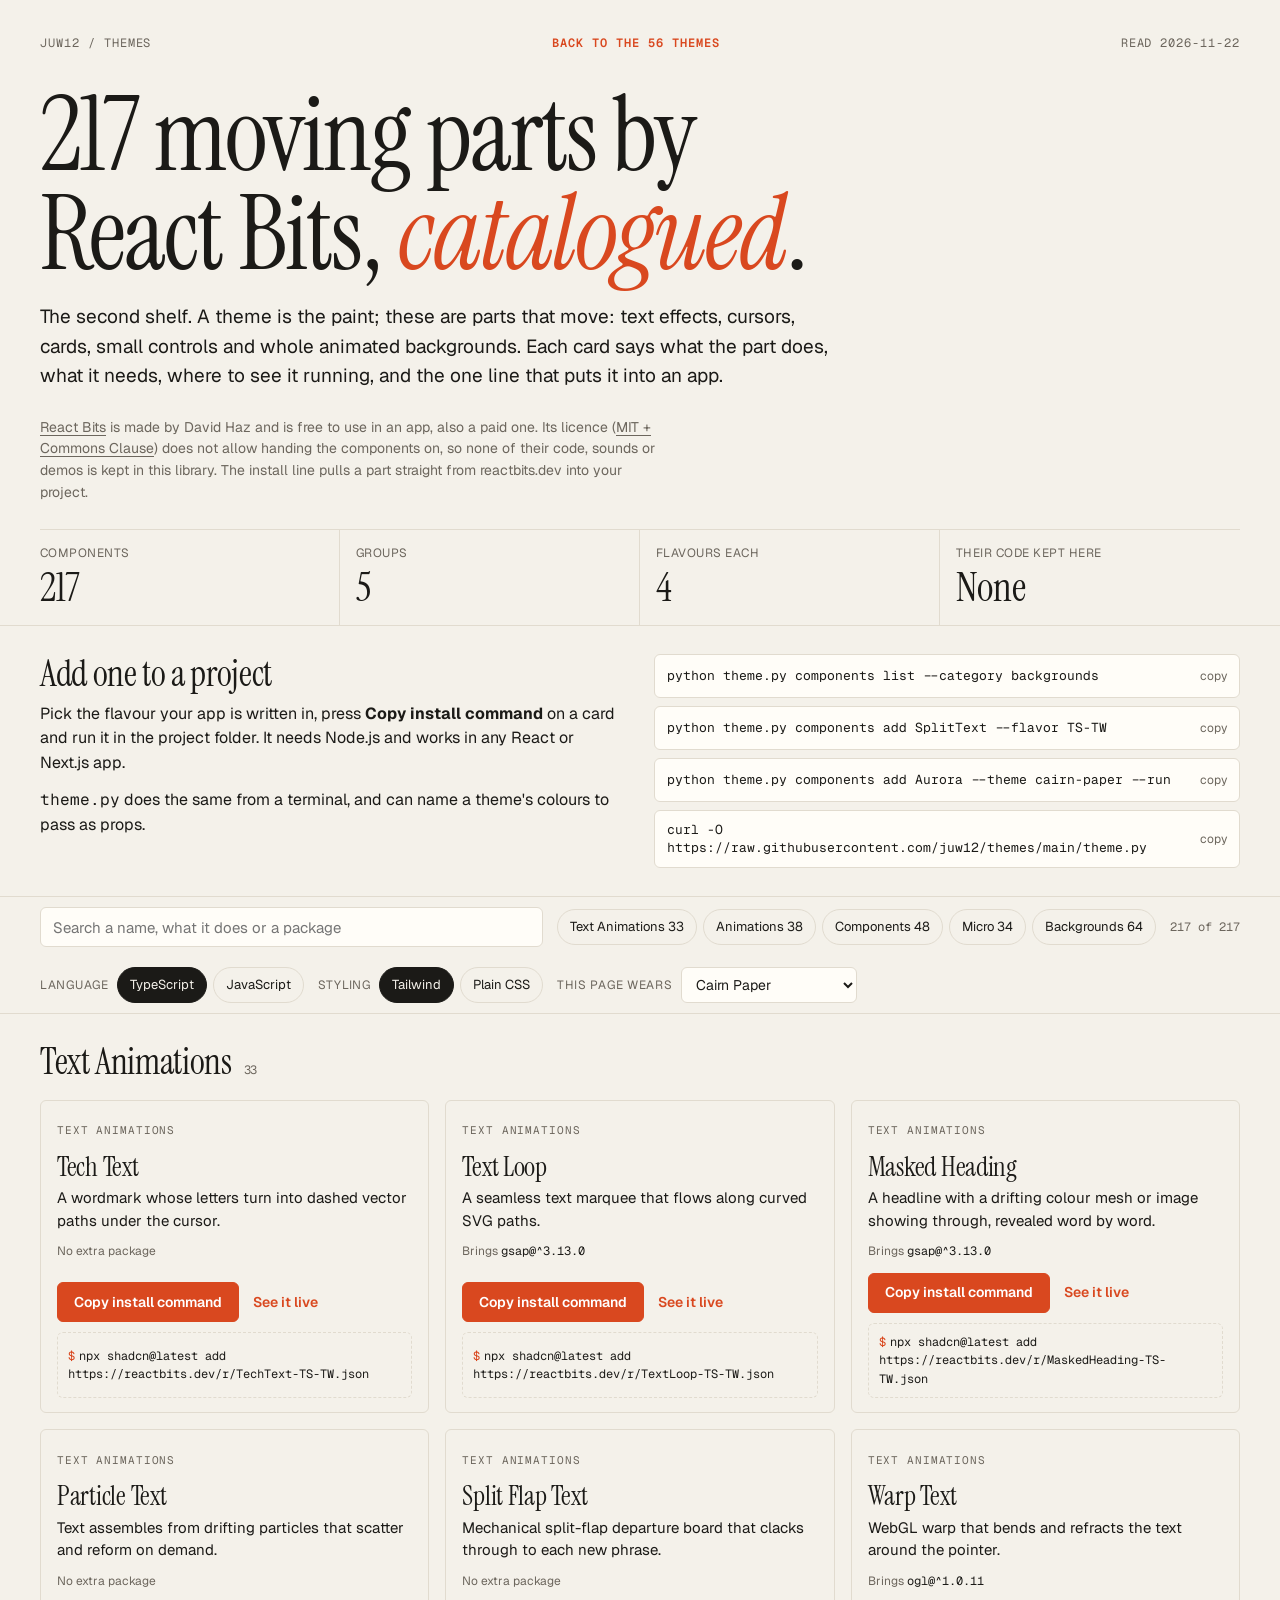
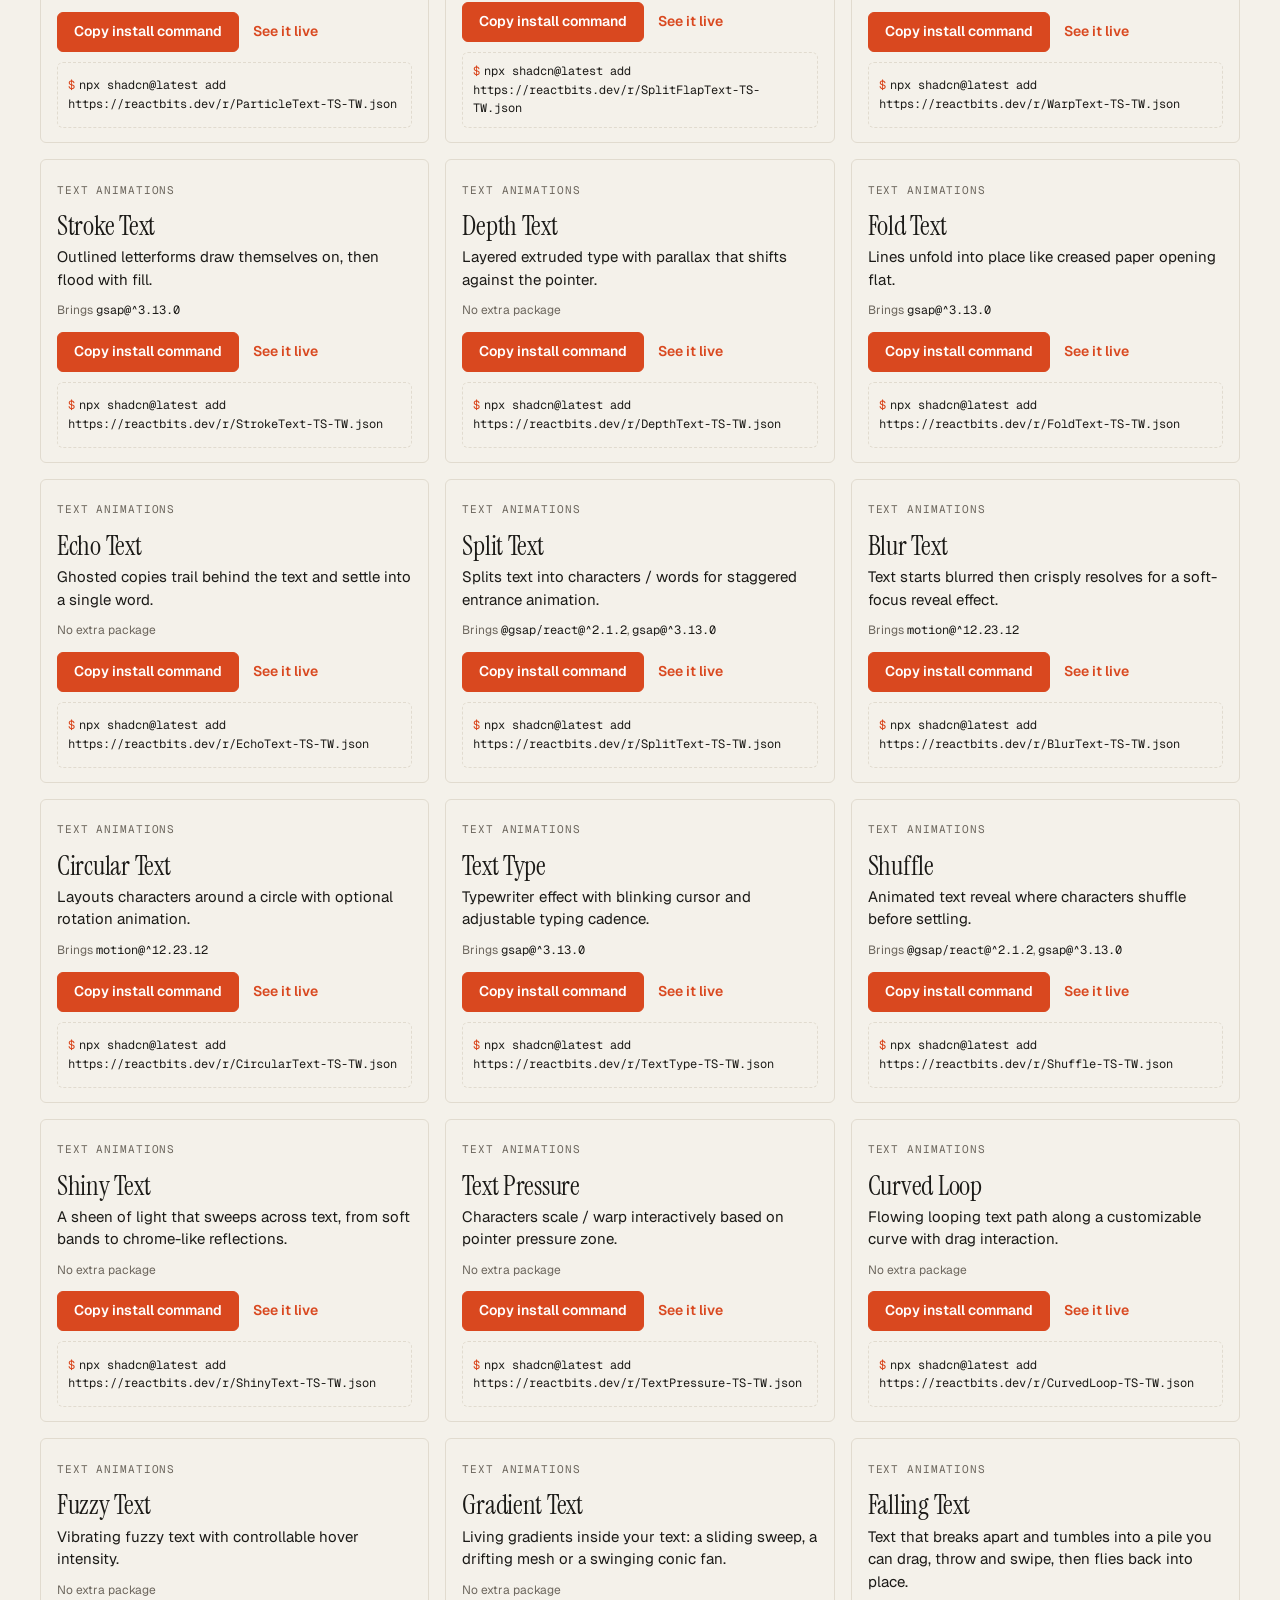
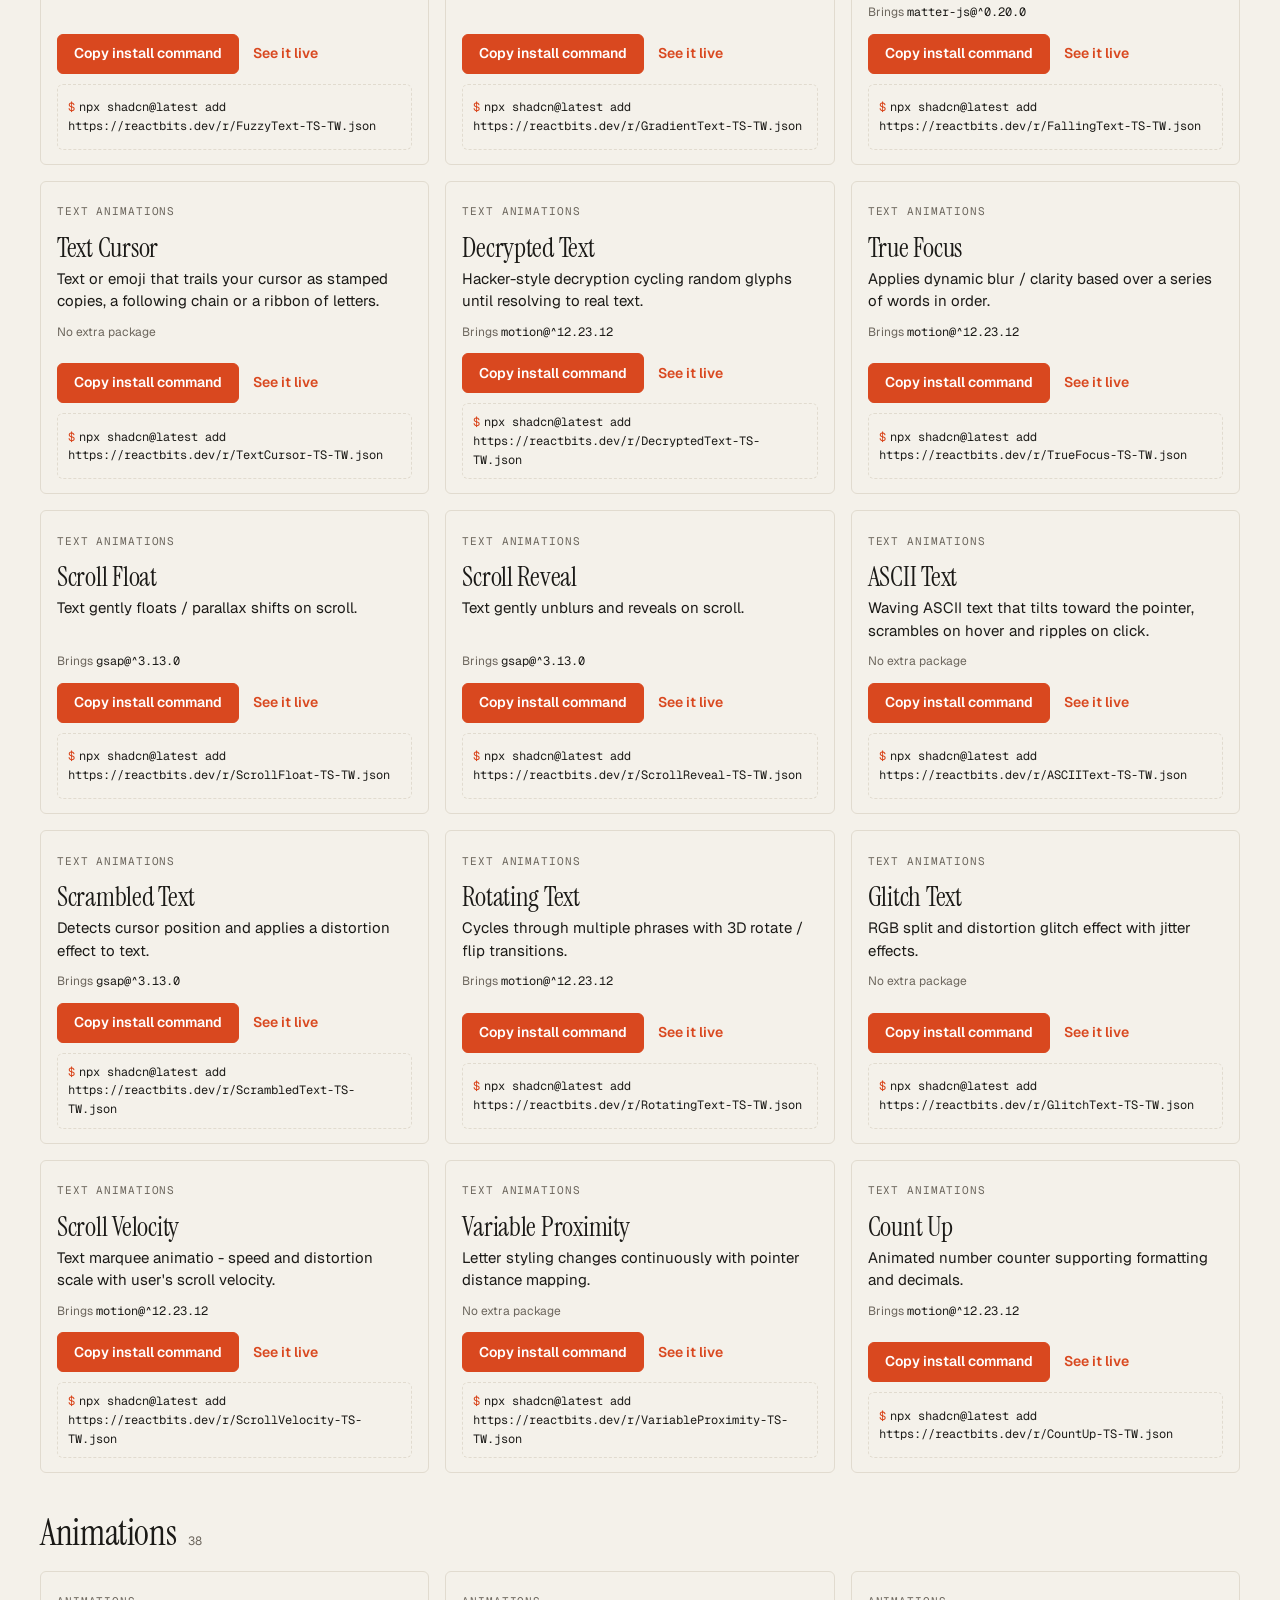
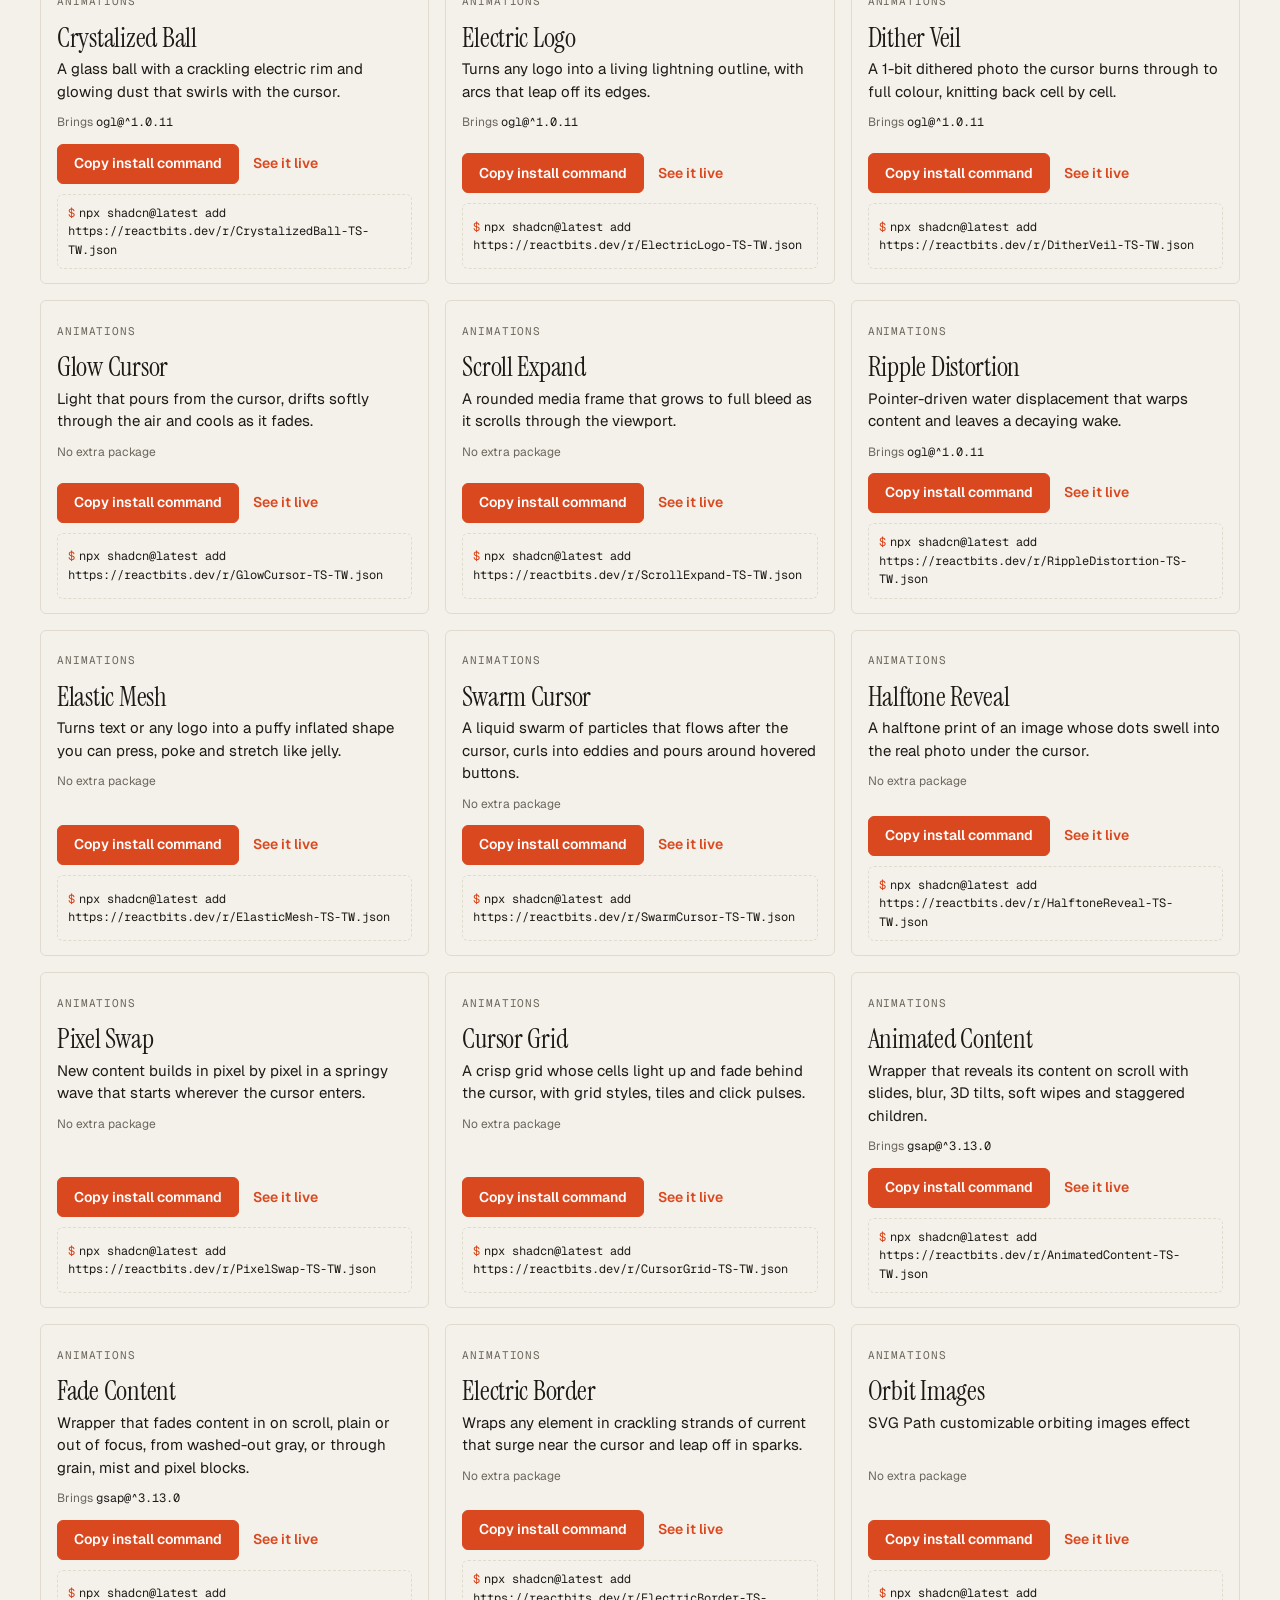
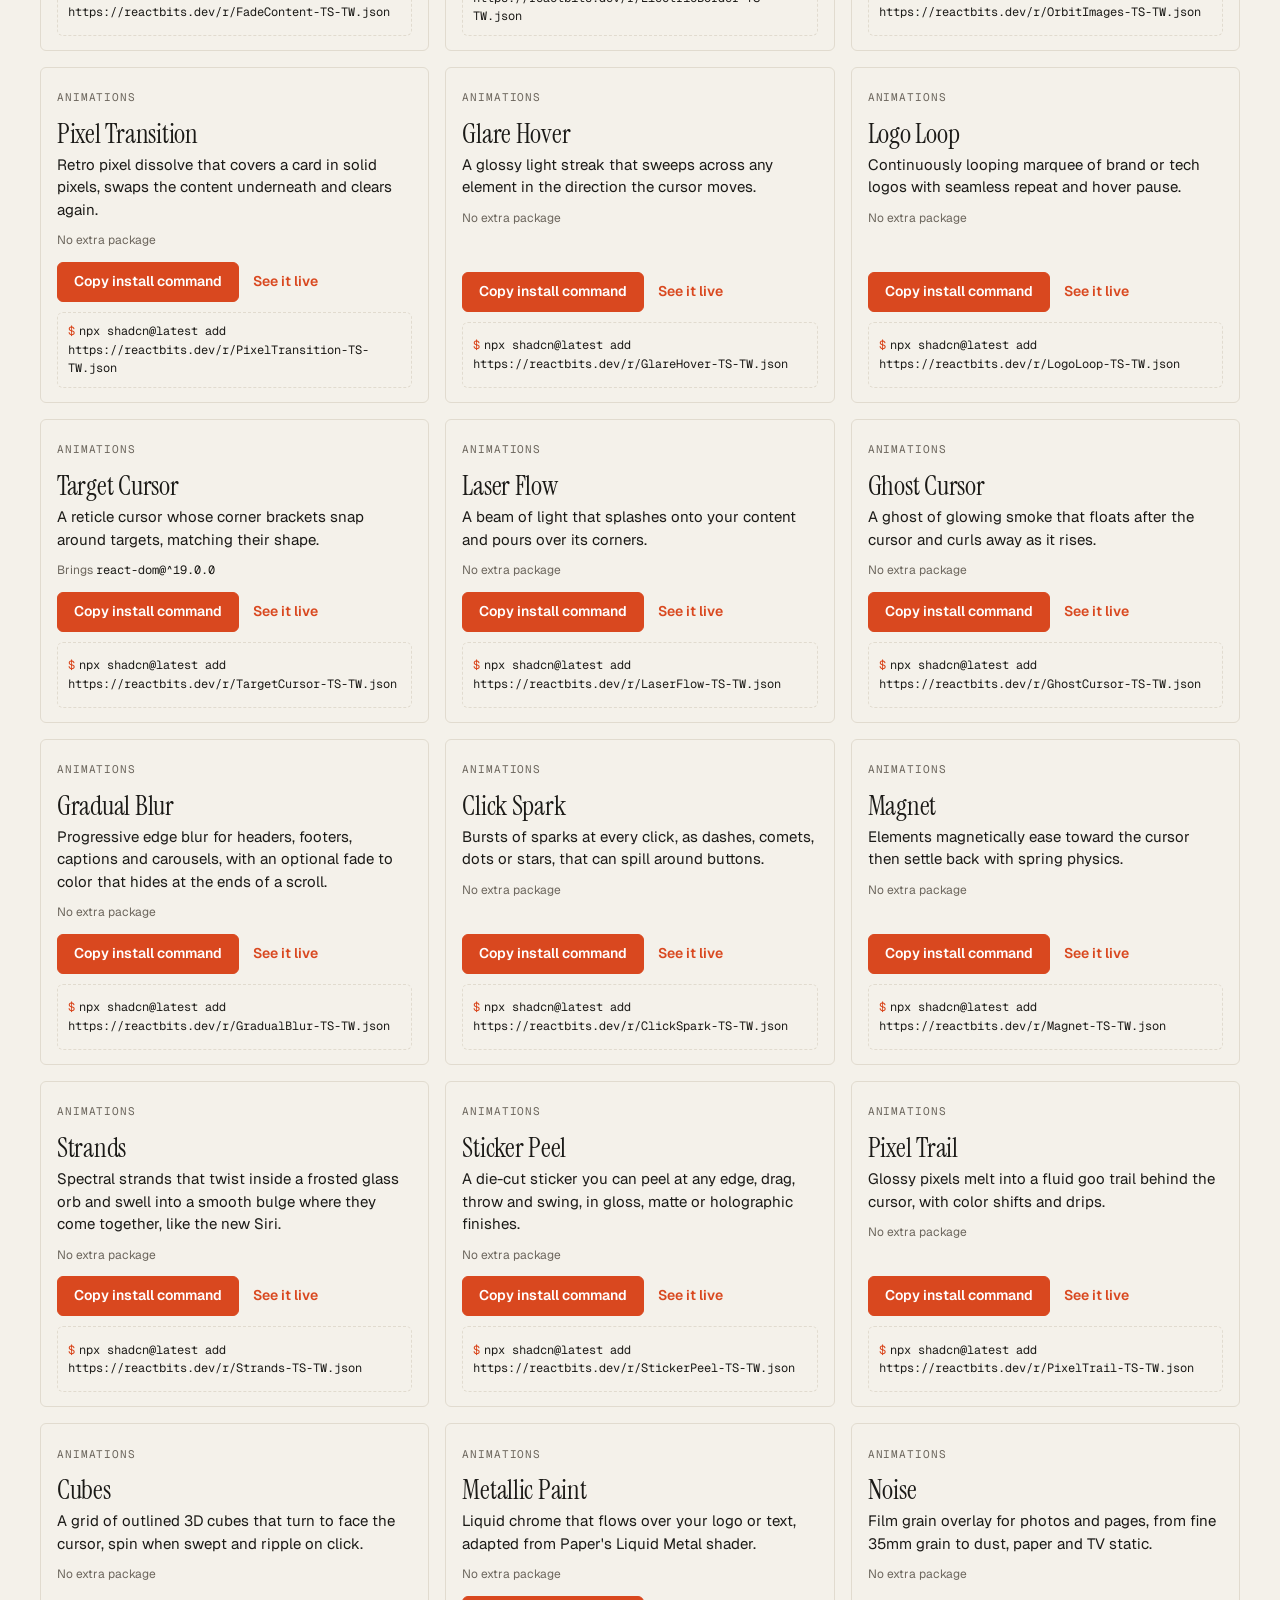
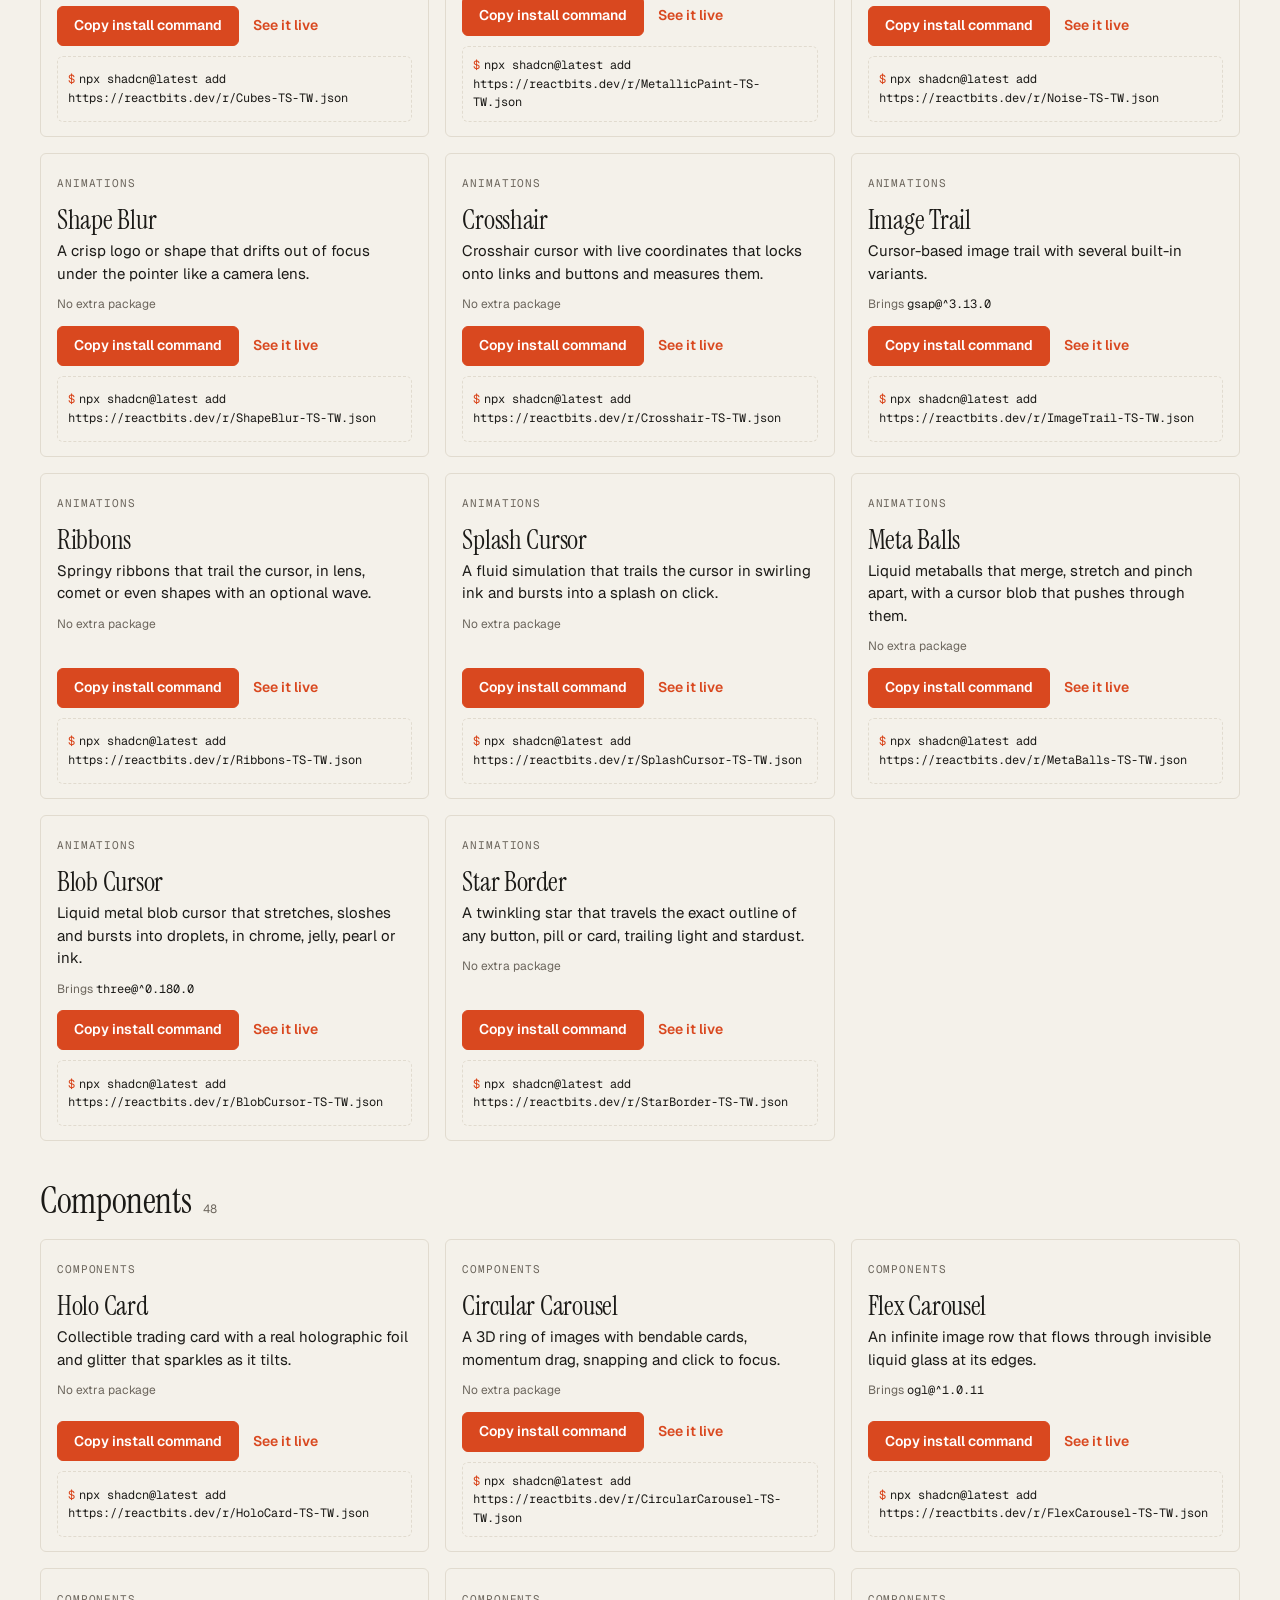
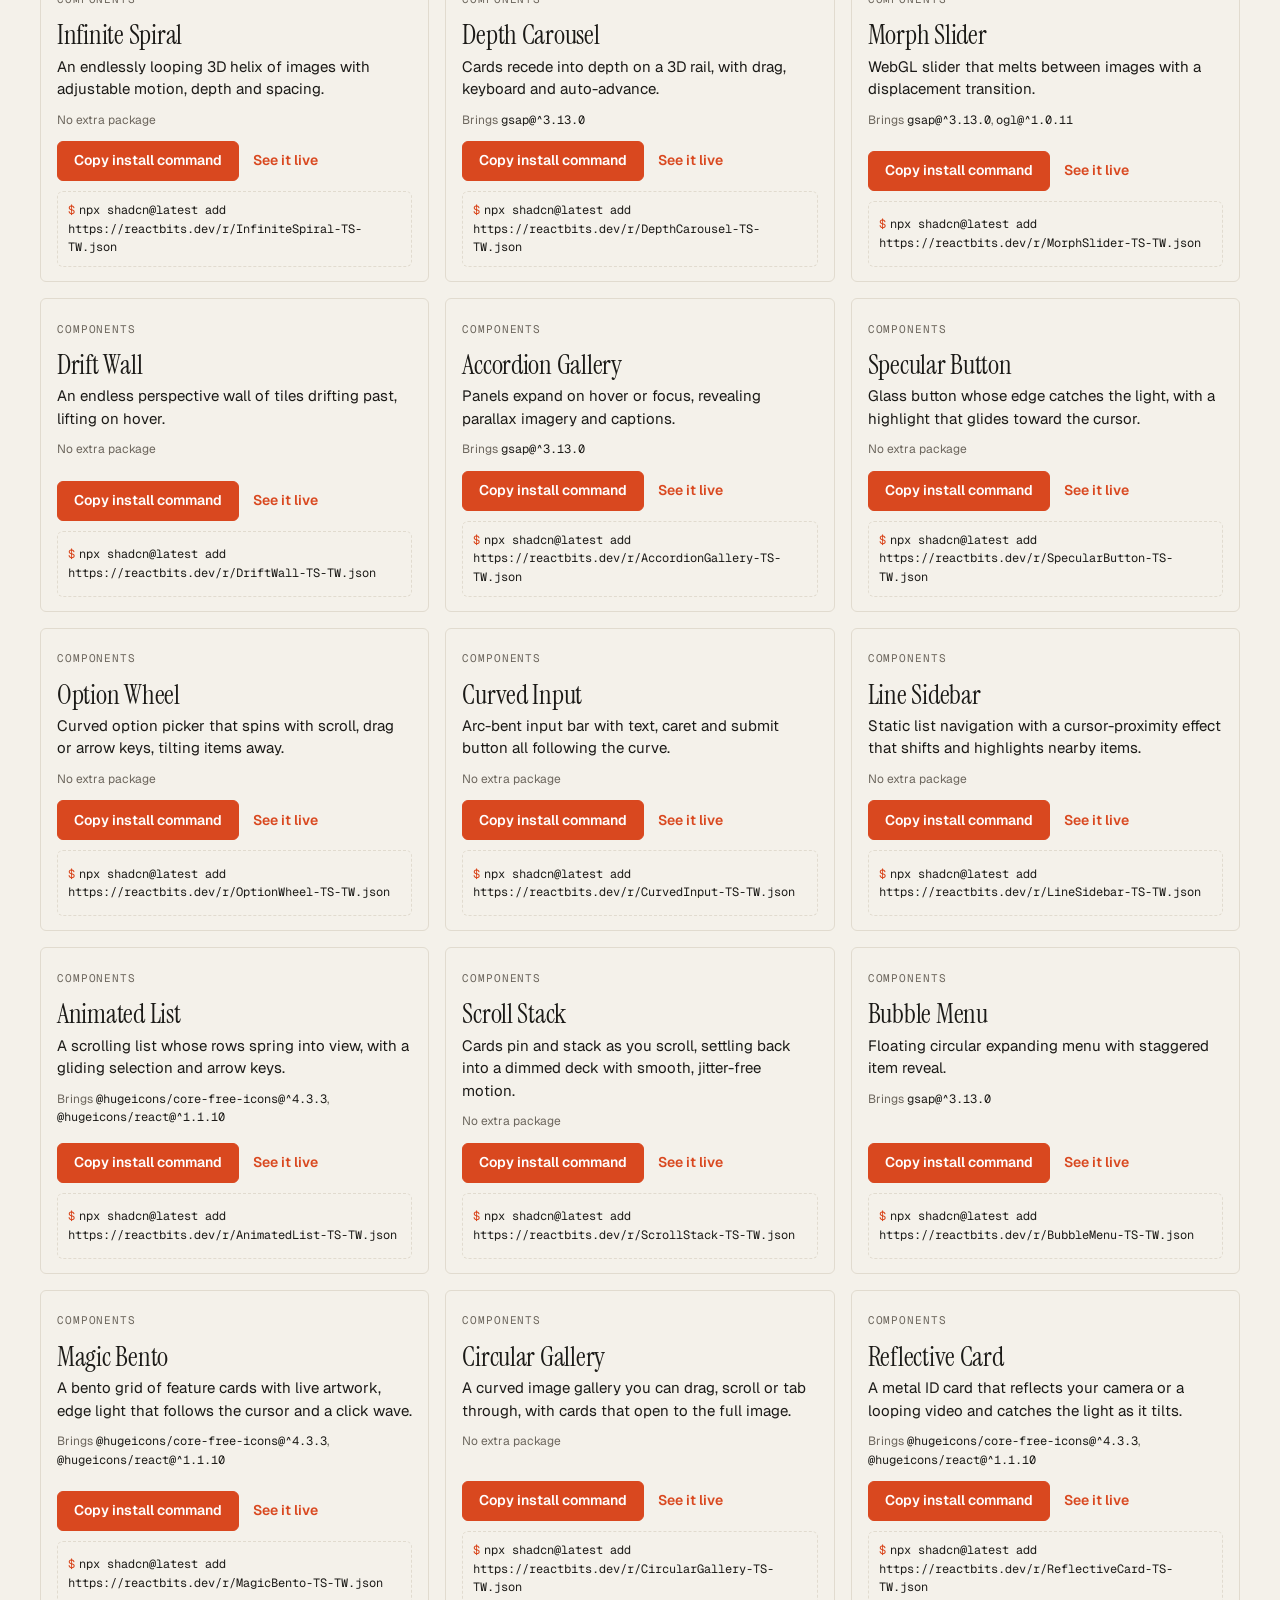
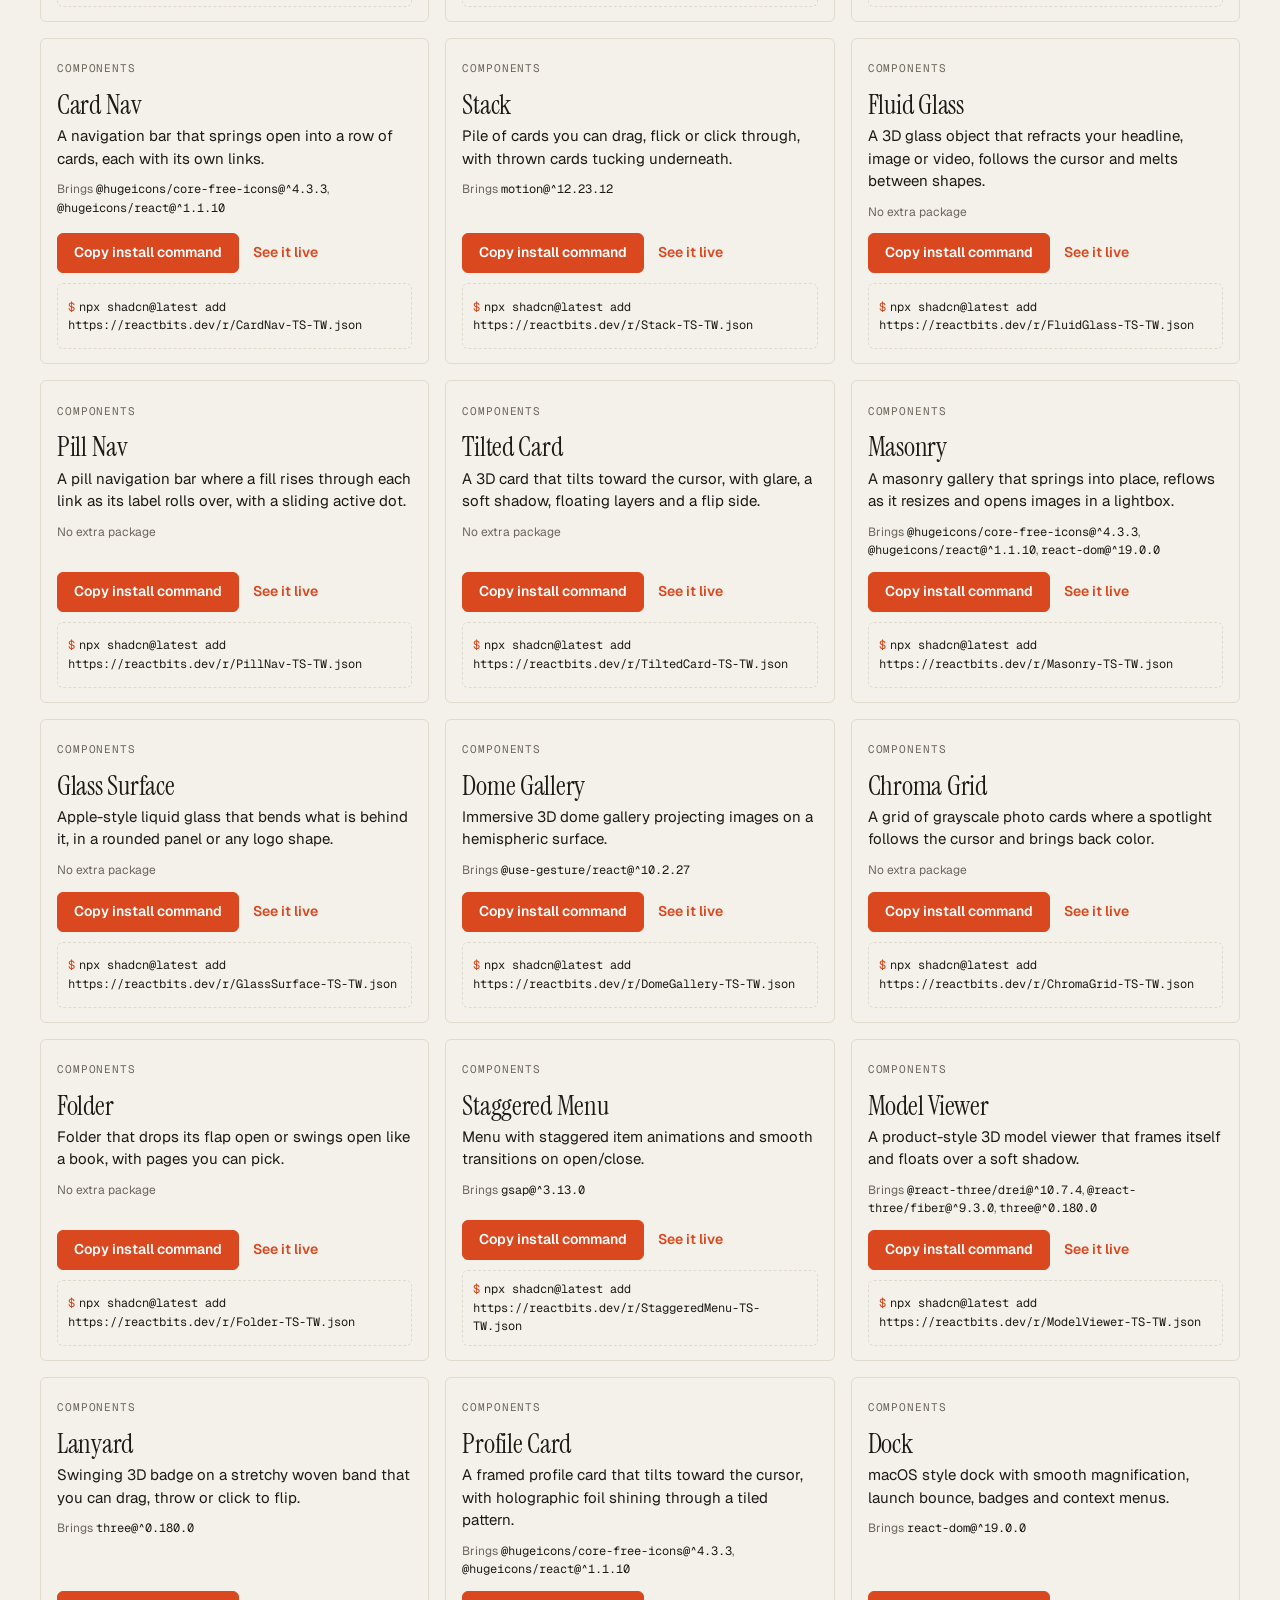
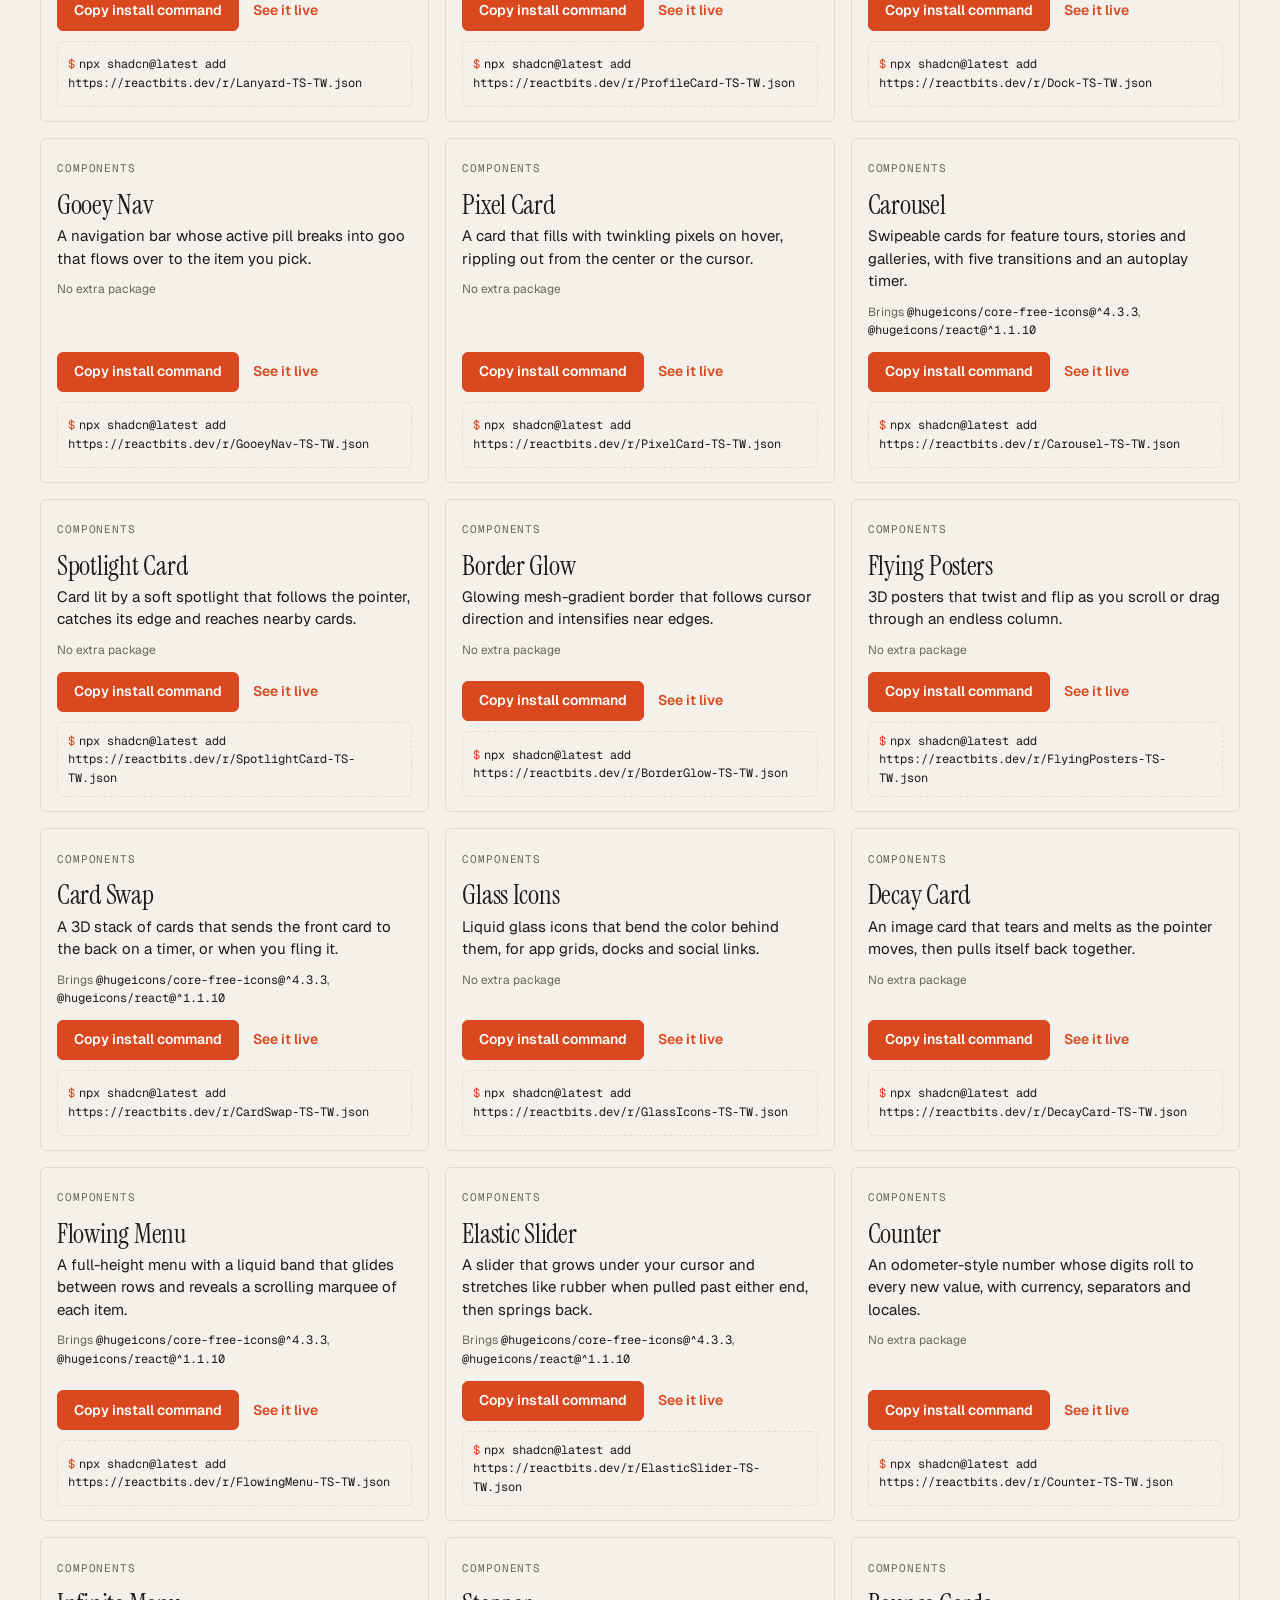
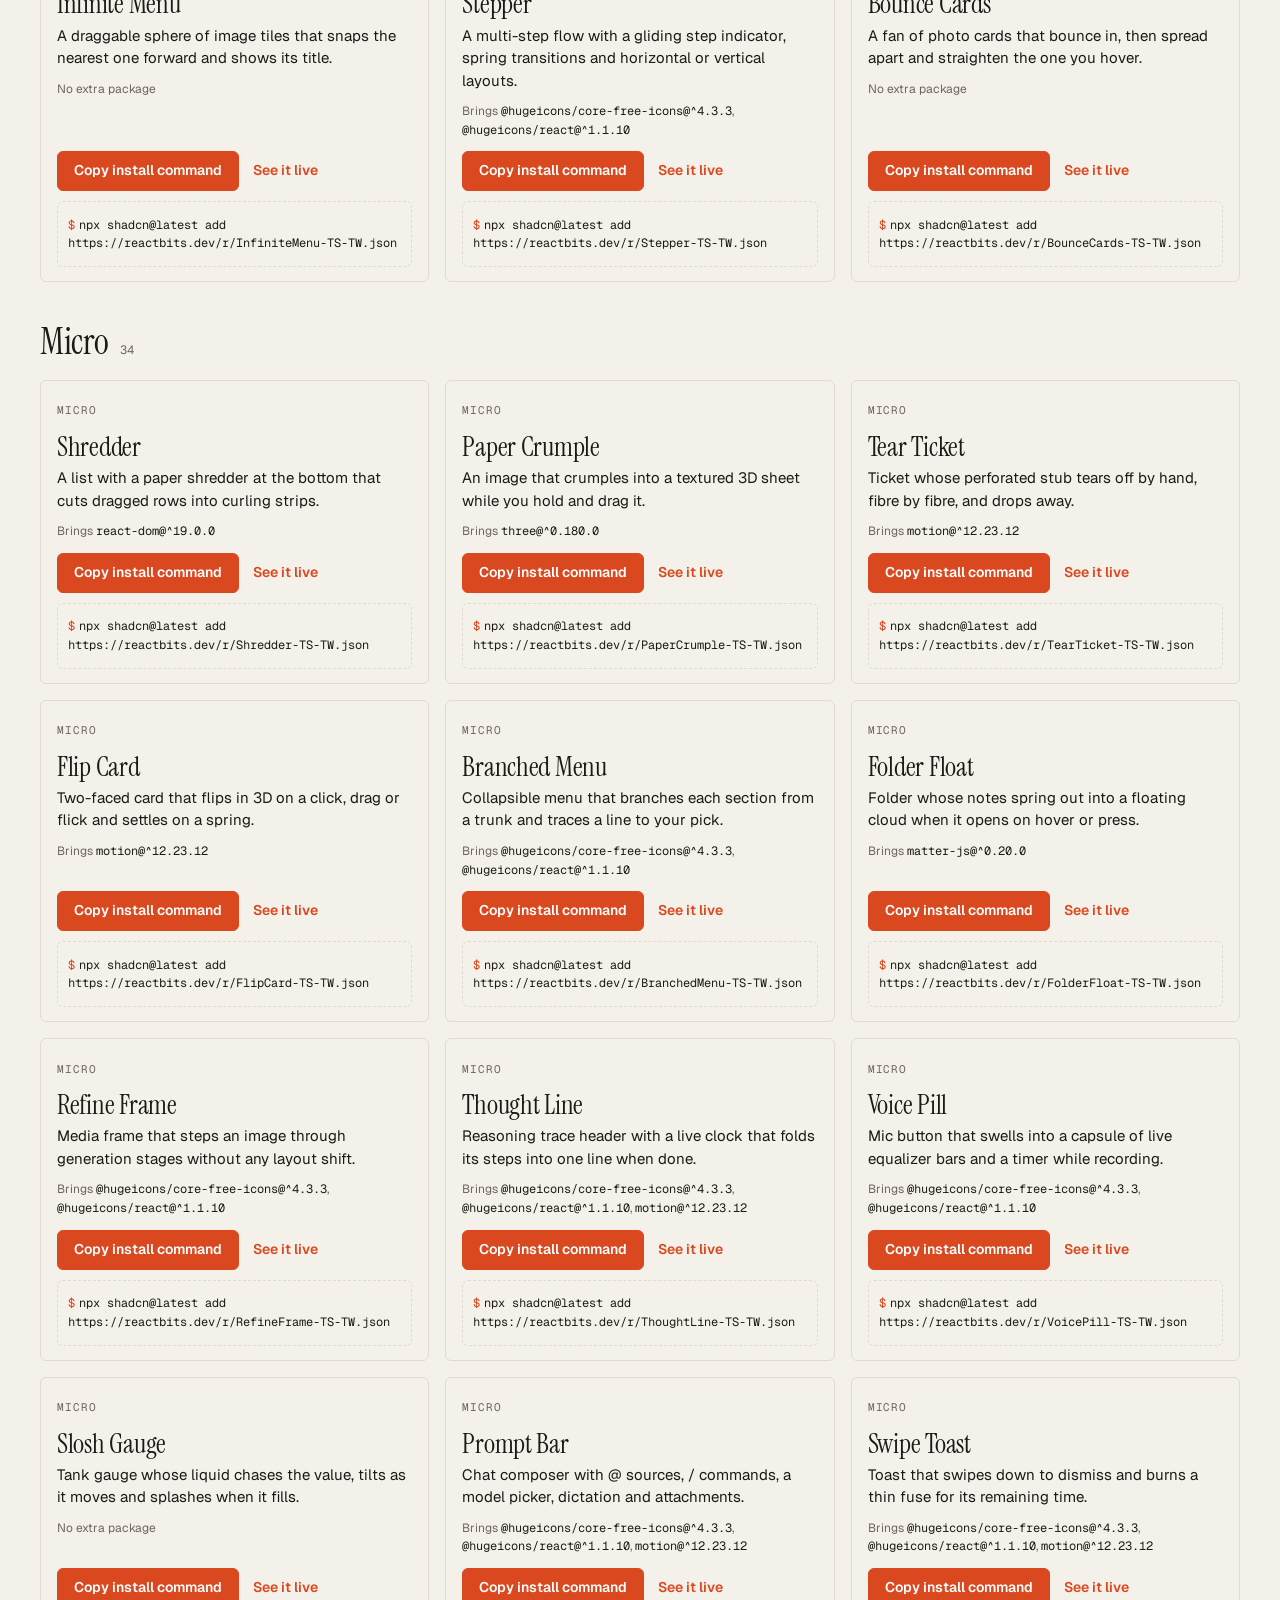
==== components.html @ e2c9bdaf "components shelf: a catalogue of the 217 free React Bits components, no source copied React Bits (re" ====
<!doctype html>
<html lang="en">
<head>
<meta charset="utf-8">
<meta name="viewport" content="width=device-width, initial-scale=1">
<title>Components: 217 React Bits parts, catalogued for the next app</title>
<meta name="description" content="A catalogue of the 217 free React Bits components in 5 groups: what each one does, what it needs, where to see it and the one line that installs it. No component source is kept here.">
<meta property="og:title" content="Components: 217 React Bits parts next to the themes">
<meta property="og:description" content="A catalogue of the 217 free React Bits components in 5 groups: what each one does, what it needs, where to see it and the one line that installs it. No component source is kept here.">
<meta property="og:type" content="website">
<meta property="og:url" content="https://juw12.github.io/themes/components.html">
<link rel="canonical" href="https://juw12.github.io/themes/components.html">
<link rel="preconnect" href="https://fonts.googleapis.com">
<link rel="preconnect" href="https://fonts.gstatic.com" crossorigin>
<link rel="stylesheet" href="https://fonts.googleapis.com/css2?family=Instrument+Serif:ital@0;1&amp;family=Geist:wght@400;500;600;700&amp;family=Geist+Mono:wght@400;500&amp;display=swap">
<style>
:root{color-scheme:light;--bg:#f4f1ea;--surface:#fffdf8;--ink:#1b1a17;--muted:#6c665d;--line:#e1dbcf;--accent:#d9481f;--accent-ink:#ffffff;--bad:#b3261e;--surface-ink:#1b1a17;--font-display:"Instrument Serif", "Iowan Old Style", Georgia, serif;--font-body:Geist, ui-sans-serif, system-ui, -apple-system, "Segoe UI", Roboto, sans-serif;--font-mono:"Geist Mono", ui-monospace, "SF Mono", "Cascadia Code", Menlo, Consolas, monospace;--radius:6px}

*,*::before,*::after{box-sizing:border-box}
[hidden]{display:none !important}
html{-webkit-text-size-adjust:100%;scroll-behavior:smooth}
@media (prefers-reduced-motion:reduce){html{scroll-behavior:auto}*{transition:none !important}}
body{margin:0;background:var(--bg);color:var(--ink);font:16px/1.55 var(--font-body);transition:background .25s,color .25s}
a{color:inherit;text-underline-offset:3px;text-decoration-thickness:1px}
code,.fig,.no,.pull,.eyebrow,.num{font-family:var(--font-mono)}
button{font:inherit;color:inherit;cursor:pointer}
:focus-visible{outline:2px solid var(--accent);outline-offset:2px}
.wrap{max-width:1240px;margin:0 auto;padding:0 20px}
.skip{position:absolute;left:-999px}.skip:focus{left:12px;top:12px;background:var(--surface);padding:8px 12px;z-index:9}

/* masthead */
.mast{padding:28px 0 0;border-bottom:1px solid var(--line)}
.mast-row{display:flex;justify-content:space-between;gap:16px;align-items:baseline;flex-wrap:wrap}
.eyebrow{font-size:12px;letter-spacing:.08em;text-transform:uppercase;color:var(--muted);margin:0}
.eyebrow a{text-decoration:none}.eyebrow a:hover{text-decoration:underline}
.shelf-link a{color:var(--accent);font-weight:600;display:inline-block;padding:6px 0}
h1{font:400 clamp(40px,8.4vw,104px)/.96 var(--font-display);letter-spacing:-.02em;margin:26px 0 18px;max-width:13ch;text-wrap:balance}
h1 em{font-style:italic;color:var(--accent)}
.standfirst{max-width:62ch;font-size:clamp(17px,1.5vw,19px);margin:0 0 26px;color:var(--ink)}
.tally{display:grid;grid-template-columns:repeat(4,minmax(0,1fr));border-top:1px solid var(--line);margin:0}
.tally div{padding:14px 16px 16px 0;border-right:1px solid var(--line)}
.tally div+div{padding-left:16px}.tally div:last-child{border-right:0}
.tally dt{font-size:12px;color:var(--muted);letter-spacing:.04em;text-transform:uppercase}
.tally dd{margin:2px 0 0;font:400 clamp(26px,3.4vw,40px)/1.1 var(--font-display)}
@media (max-width:640px){.tally{grid-template-columns:repeat(2,minmax(0,1fr))}.tally div:nth-child(2){border-right:0}.tally div:nth-child(n+3){border-top:1px solid var(--line)}.tally div:nth-child(3){padding-left:0}}

/* pull strip */
.how{display:grid;grid-template-columns:minmax(0,1fr) minmax(0,1fr);gap:28px;padding-top:28px;padding-bottom:28px}
.how h2,.sect h2{font:400 clamp(26px,3vw,36px)/1.1 var(--font-display);margin:0 0 8px;letter-spacing:-.01em}
.how p{margin:0 0 12px;max-width:54ch;color:var(--ink)}
.cmds{display:grid;gap:8px;align-content:start}
.cmd{display:flex;gap:10px;align-items:center;justify-content:space-between;text-align:left;width:100%;background:var(--surface);color:var(--surface-ink,var(--ink));border:1px solid var(--line);border-radius:min(var(--radius),12px);padding:10px 12px;font:13px/1.4 var(--font-mono);min-height:44px}
.cmd span:first-child{overflow-wrap:anywhere;min-width:0}
.cmd .hint{font-family:var(--font-body);font-size:12px;color:var(--muted);flex:none}
@media (max-width:820px){.how{grid-template-columns:minmax(0,1fr)}}

/* filter bar */
.bar{position:sticky;top:0;z-index:5;background:var(--bg);border-top:1px solid var(--line);border-bottom:1px solid var(--line);transition:background .25s}
@media (max-width:700px){.bar{position:static}.count{margin-left:0}}
.bar-in{display:flex;flex-wrap:wrap;gap:10px 14px;align-items:center;padding:10px 0}
.search{flex:1 1 220px;min-width:0;height:40px;padding:0 12px;border:1px solid var(--line);border-radius:min(var(--radius),12px);background:var(--surface);color:var(--surface-ink,var(--ink));font:15px var(--font-body)}
.seg{display:flex;flex-wrap:wrap;gap:6px}
.pill{height:36px;padding:0 12px;border:1px solid var(--line);border-radius:999px;background:transparent;font-size:13px;display:inline-flex;align-items:center;gap:6px;white-space:nowrap}
.pill[aria-pressed=true]{background:var(--ink);color:var(--bg);border-color:var(--ink)}
.pill .dot{width:10px;height:10px;border-radius:50%;border:1px solid rgba(128,128,128,.35)}
.count{font:12px var(--font-mono);color:var(--muted);margin-left:auto;white-space:nowrap}
.worn{display:flex;gap:12px;align-items:center;flex-wrap:wrap;padding:8px 0 10px;font-size:14px}
.worn b{font:400 20px/1 var(--font-display)}
.worn button{height:32px;padding:0 12px;border:1px solid var(--line);border-radius:999px;background:var(--surface);color:var(--surface-ink,var(--ink));font-size:13px}

/* specimens */
.grid{display:grid;grid-template-columns:repeat(auto-fill,minmax(min(100%,340px),1fr));gap:20px;padding:24px 0 40px}
.card{background:var(--bg);color:var(--ink);border:1px solid var(--line);border-radius:min(var(--radius),18px);padding:16px 16px 14px;font-family:var(--font-body);min-width:0;display:flex;flex-direction:column;scroll-margin-top:120px}
.card:target{outline:2px solid var(--accent);outline-offset:3px}
.card-top{display:flex;justify-content:space-between;align-items:center;min-height:28px}
.no{font-size:11px;letter-spacing:.08em;color:var(--muted);text-transform:uppercase}
.mode{display:inline-flex;border:1px solid var(--line);border-radius:999px;overflow:hidden}
.mode-btn{border:0;background:transparent;font-size:11px;padding:0 10px;height:26px;color:var(--muted)}
.mode-btn[aria-pressed=true]{background:var(--ink);color:var(--bg)}
.name{font:400 clamp(30px,2.6vw,36px)/1.05 var(--font-display);margin:10px 0 8px;letter-spacing:-.01em;overflow-wrap:anywhere}
.note{margin:0 0 14px;font-size:15px;line-height:1.5;color:var(--ink);min-height:4.5em}
.actions{display:flex;flex-wrap:wrap;gap:8px 10px;align-items:center;margin:0 0 16px}
.btn{min-height:40px;padding:0 16px;border-radius:var(--radius);border:1px solid transparent;font-size:14px;font-weight:600}
.btn.primary{background:var(--accent);color:var(--accent-ink);border-color:var(--accent)}
.btn.quiet{background:var(--surface);color:var(--surface-ink,var(--ink));border-color:var(--line)}
.link{color:var(--accent);font-size:14px;font-weight:600;padding:8px 4px}
.panel{background:var(--surface);color:var(--surface-ink,var(--ink));border:1px solid var(--line);border-radius:min(var(--radius),14px);padding:12px;margin-top:auto}
.chips{list-style:none;margin:0 0 10px;padding:0;display:grid;grid-template-columns:repeat(6,minmax(0,1fr));gap:6px}
.chip{display:block;width:100%;padding:0;border:0;background:none;text-align:left}
.chip-ink{display:block;height:44px;border-radius:min(var(--radius),8px);border:1px solid var(--line)}
.chip-role{display:block;font-size:10px;letter-spacing:.04em;text-transform:uppercase;margin-top:5px;color:var(--surface-ink,var(--ink));opacity:.72}
.chip code{font-size:10.5px;display:block;overflow:hidden;text-overflow:clip;white-space:nowrap}
@media (max-width:400px){.chips{grid-template-columns:repeat(3,minmax(0,1fr))}}
.facts{margin:0;display:grid;gap:4px;font-size:13px}
.facts div{display:grid;grid-template-columns:54px minmax(0,1fr);gap:8px;border-top:1px solid var(--line);padding-top:5px}
.facts dt{font-size:10px;letter-spacing:.06em;text-transform:uppercase;opacity:.72;padding-top:3px}
.facts dd{margin:0;overflow-wrap:anywhere}
.src{opacity:.72}
.pull{display:block;width:100%;text-align:left;margin:10px 0 0;padding:9px 10px;border:1px dashed var(--line);border-radius:min(var(--radius),8px);background:transparent;font-size:12px;overflow-wrap:anywhere;min-height:40px}
.pull .prompt{color:var(--accent);margin-right:4px}
details{margin-top:8px;font-size:13px}
summary{cursor:pointer;padding:8px 0;font-weight:600;min-height:36px}
.tokens{width:100%;border-collapse:collapse;font-size:12px;table-layout:fixed}
.tokens th,.tokens td{text-align:left;padding:5px 6px 5px 0;border-top:1px solid var(--line);vertical-align:top;font-weight:400;overflow-wrap:anywhere}
.tokens th{width:34%}.tokens td:nth-child(2){width:24%}
.dot{display:inline-block;width:10px;height:10px;border-radius:50%;border:1px solid var(--line);margin-right:6px;vertical-align:-1px}
.contrast,.extras,.warn{list-style:none;padding:0;margin:8px 0 0;display:grid;gap:3px;font-size:12px}
.contrast b{font-family:var(--font-mono);font-weight:500;display:inline-block;min-width:44px}
.c-low b::after{content:" low"}.c-large b::after{content:" large only"}
.c-low b,.c-large b{min-width:0;margin-right:6px}
details h4{font-size:11px;letter-spacing:.06em;text-transform:uppercase;margin:14px 0 4px;opacity:.8}
.empty{padding:40px 0;color:var(--muted)}

/* templates + method */
.sect{padding-top:44px;padding-bottom:44px;scroll-margin-top:12px}
.sect::before{content:"";display:block;border-top:1px solid var(--line);margin-bottom:40px}
.sect{padding-top:0}
.sect>p,.sect .lead{max-width:66ch}
.lead{color:var(--muted);margin:0 0 10px}
.starter{display:grid;grid-template-columns:minmax(0,1.1fr) minmax(0,1fr);gap:24px;margin:20px 0 8px;padding:20px;background:var(--surface);color:var(--surface-ink,var(--ink));border:1px solid var(--line);border-radius:min(var(--radius),16px)}
.starter h3{font:400 26px/1.1 var(--font-display);margin:0 0 8px}
.starter p{margin:0 0 12px}
.starter .btn{display:inline-flex;align-items:center;text-decoration:none;margin:0 8px 8px 0}
.starter .btn.quiet{background:var(--bg);color:var(--ink)}
.starter ol{margin:0;padding-left:20px}
@media (max-width:820px){.starter{grid-template-columns:minmax(0,1fr)}}
.tgroup{margin-top:34px}
.tgroup h3{font:400 24px/1.1 var(--font-display);margin:0 0 4px}
.repos{width:100%;border-collapse:collapse;font-size:14px}
.repos th,.repos td{text-align:left;padding:9px 12px 9px 0;border-top:1px solid var(--line);vertical-align:top;font-weight:400}
.repos thead th{font-size:11px;letter-spacing:.06em;text-transform:uppercase;color:var(--muted);border-top:0}
.repos thead .num{font-family:var(--font-body);font-size:11px}
.repos tbody th a{font-weight:600}
.repos .num{text-align:right;white-space:nowrap;font-size:13px}
.repos .about{color:var(--muted);max-width:44ch}
.tag{display:inline-block;margin-left:8px;font:10px var(--font-mono);letter-spacing:.06em;text-transform:uppercase;border:1px solid var(--line);border-radius:4px;padding:1px 5px;color:var(--muted)}
@media (max-width:760px){
  .repos thead{position:absolute;left:-9999px}
  .repos tr{display:grid;grid-template-columns:repeat(3,minmax(0,1fr));gap:2px 10px;padding:10px 0;border-top:1px solid var(--line)}
  .repos th,.repos td{border:0;padding:0}
  .repos tbody th,.repos .about{grid-column:1/-1}
  .repos .num{text-align:left}
  .repos td[data-label]::before{content:attr(data-label);display:block;font:10px var(--font-body);letter-spacing:.06em;text-transform:uppercase;color:var(--muted)}
}
.steps{display:grid;grid-template-columns:repeat(4,minmax(0,1fr));gap:0;margin:20px 0 0;padding:0;list-style:none;border-top:1px solid var(--line)}
.steps li{padding:16px 16px 4px 0;border-right:1px solid var(--line)}
.steps li+li{padding-left:16px}.steps li:last-child{border-right:0}
.steps b{display:block;font:400 34px/1 var(--font-display);margin-bottom:6px}
.steps span{font-size:14px;color:var(--ink)}
@media (max-width:820px){.steps{grid-template-columns:repeat(2,minmax(0,1fr))}.steps li:nth-child(2){border-right:0}.steps li:nth-child(n+3){border-top:1px solid var(--line)}.steps li:nth-child(3){padding-left:0}}
.rules{margin:22px 0 0;padding-left:20px;max-width:70ch}
.rules li{margin:4px 0}
footer{border-top:1px solid var(--line);padding:22px 0 40px;font-size:13px;color:var(--muted)}
.toast{position:fixed;left:50%;bottom:20px;transform:translateX(-50%);background:var(--ink);color:var(--bg);padding:10px 16px;border-radius:999px;font-size:13px;z-index:20;max-width:calc(100vw - 32px)}


.mast h1{max-width:16ch}
.back{color:var(--accent);font-weight:600}
.credit{max-width:70ch;color:var(--muted);font-size:14px;margin:0 0 26px}
.bar-in label{font-size:12px;letter-spacing:.06em;text-transform:uppercase;color:var(--muted)}
.picker{display:flex;align-items:center;gap:8px;flex-wrap:wrap}
.wearer{height:36px;max-width:100%;padding:0 10px;border:1px solid var(--line);border-radius:min(var(--radius),12px);background:var(--surface);color:var(--surface-ink,var(--ink));font:14px var(--font-body)}
.shelf{padding-top:28px}
.shelf h2{font:400 clamp(26px,3vw,36px)/1.1 var(--font-display);margin:0;letter-spacing:-.01em;display:flex;gap:12px;align-items:baseline;flex-wrap:wrap}
.shelf h2 span{font:12px var(--font-mono);color:var(--muted)}
.shelf .grid{padding:18px 0 12px;grid-template-columns:repeat(auto-fill,minmax(min(100%,300px),1fr));gap:16px}
.part .name{font-size:clamp(24px,2.1vw,28px);margin:8px 0 6px}
.part .note{min-height:3em;margin-bottom:10px}
.part .deps{margin:0 0 12px;font-size:12px;color:var(--muted);overflow-wrap:anywhere}
.part .deps code{color:var(--ink)}
.part .actions{margin:auto 0 0}
.part a.link{text-decoration:none;display:inline-flex;align-items:center;min-height:40px}
.part a.link:hover{text-decoration:underline}
.part .pull{margin-top:10px;min-height:66px}
.extra{list-style:none;padding:0;margin:14px 0 0;display:grid;gap:10px;max-width:70ch}
.extra li{border-top:1px solid var(--line);padding-top:10px}
.extra .btn{margin-top:8px}

</style>
</head>
<body>
<a class="skip" href="#parts">Skip to the components</a>
<header class="mast">
  <div class="wrap">
    <div class="mast-row">
      <p class="eyebrow"><a href="https://github.com/juw12/themes">juw12 / themes</a></p>
      <p class="eyebrow shelf-link"><a class="back" href="./" data-carry>Back to the 56 themes</a></p>
      <p class="eyebrow">Read 2026-11-22</p>
    </div>
    <h1>217 moving parts by React Bits, <em>catalogued</em>.</h1>
    <p class="standfirst">The second shelf. A theme is the paint; these are parts that move: text effects, cursors,
    cards, small controls and whole animated backgrounds. Each card says what the part does, what it needs,
    where to see it running, and the one line that puts it into an app.</p>
    <p class="credit"><a href="https://reactbits.dev">React Bits</a> is made by David Haz and is free to use
    in an app, also a paid one. Its licence (<a href="https://github.com/DavidHDev/react-bits/blob/main/LICENSE.md">MIT + Commons Clause</a>) does not
    allow handing the components on, so none of their code, sounds or demos is kept in this library. The install line
    pulls a part straight from reactbits.dev into your project.</p>
    <dl class="tally">
      <div><dt>Components</dt><dd>217</dd></div>
      <div><dt>Groups</dt><dd>5</dd></div>
      <div><dt>Flavours each</dt><dd>4</dd></div>
      <div><dt>Their code kept here</dt><dd>None</dd></div>
    </dl>
  </div>
</header>
<main>
<section class="wrap how" aria-labelledby="how-h">
  <div>
    <h2 id="how-h">Add one to a project</h2>
    <p>Pick the flavour your app is written in, press <b>Copy install command</b> on a card and run it in the
    project folder. It needs Node.js and works in any React or Next.js app.</p>
    <p><code>theme.py</code> does the same from a terminal, and can name a theme's colours to pass as props.</p>
  </div>
  <div class="cmds">
    <button type="button" class="cmd" data-copy="python theme.py components list --category backgrounds"><span>python theme.py components list --category backgrounds</span><span class="hint">copy</span></button>
    <button type="button" class="cmd" data-copy="python theme.py components add SplitText --flavor TS-TW"><span>python theme.py components add SplitText --flavor TS-TW</span><span class="hint">copy</span></button>
    <button type="button" class="cmd" data-copy="python theme.py components add Aurora --theme cairn-paper --run"><span>python theme.py components add Aurora --theme cairn-paper --run</span><span class="hint">copy</span></button>
    <button type="button" class="cmd" data-copy="curl -O https://raw.githubusercontent.com/juw12/themes/main/theme.py"><span>curl -O https://raw.githubusercontent.com/juw12/themes/main/theme.py</span><span class="hint">copy</span></button>
  </div>
</section>
<section id="parts" aria-label="Components">
<div class="bar">
  <div class="wrap">
    <div class="bar-in">
      <input class="search" id="search" type="search" placeholder="Search a name, what it does or a package" aria-label="Search components">
      <div class="seg" role="group" aria-label="Group"><button type="button" class="pill" data-group="category" data-value="text-animations" aria-pressed="false">Text Animations 33</button><button type="button" class="pill" data-group="category" data-value="animations" aria-pressed="false">Animations 38</button><button type="button" class="pill" data-group="category" data-value="components" aria-pressed="false">Components 48</button><button type="button" class="pill" data-group="category" data-value="micro" aria-pressed="false">Micro 34</button><button type="button" class="pill" data-group="category" data-value="backgrounds" aria-pressed="false">Backgrounds 64</button></div>
      <span class="count" id="count" aria-live="polite">217 of 217</span>
    </div>
    <div class="bar-in">
      <div class="picker" role="group" aria-label="Language">
        <label>Language</label>
        <div class="seg">
          <button type="button" class="pill" data-group="lang" data-value="TS" aria-pressed="true">TypeScript</button>
          <button type="button" class="pill" data-group="lang" data-value="JS" aria-pressed="false">JavaScript</button>
        </div>
      </div>
      <div class="picker" role="group" aria-label="Styling">
        <label>Styling</label>
        <div class="seg">
          <button type="button" class="pill" data-group="style" data-value="TW" aria-pressed="true">Tailwind</button>
          <button type="button" class="pill" data-group="style" data-value="CSS" aria-pressed="false">Plain CSS</button>
        </div>
      </div>
      <div class="picker">
        <label for="wearer">This page wears</label>
        <select class="wearer" id="wearer"><option value="cairn-paper" selected>Cairn Paper</option><option value="titip-counter-blue">Titip Counter Blue</option><option value="relay-slate">Relay Slate</option><option value="reachpilot-dispatch">Reachpilot Dispatch</option><option value="morrow-broadsheet">Morrow Broadsheet</option><option value="earlystar-zinc">Earlystar Zinc</option><option value="portfolio-cobalt">Portfolio Cobalt</option><option value="lelet-ember">Lelet Ember</option><option value="index-card-indigo">Index Card Indigo</option><option value="buddy-tangerine">Buddy Tangerine</option><option value="lineup-scorecard">Lineup Scorecard</option><option value="hoki-temple-gold">Hoki Temple Gold</option><option value="saver-pine">Saver Pine</option><option value="eco-terminal">Eco Terminal</option><option value="inti-night-amber">Inti Night Amber</option><option value="kemudi-helm">Kemudi Helm</option><option value="steward-blue">Steward Blue</option><option value="vera-noir">Vera Noir</option><option value="kilat-flash">Kilat Flash</option><option value="trunnion-workshop">Trunnion Workshop</option><option value="telisik-case-file">Telisik Case File</option><option value="tolstack-blueprint">Tolstack Blueprint</option><option value="gate-ledger">Gate Ledger</option><option value="lahap-sambal">Lahap Sambal</option><option value="precedent-casebook">Precedent Casebook</option><option value="batam-harbour">Batam Harbour</option><option value="tagalong-trail">Tagalong Trail</option><option value="jeda-brass">Jeda Brass</option><option value="mcp-report-red">MCP Report Red</option><option value="pocketdex-red">Pocketdex Red</option><option value="millennium-violet">Millennium Violet</option><option value="nadaku-songbook">Nadaku Songbook</option><option value="scentvec-plum">Scentvec Plum</option><option value="blame-midnight-gold">Blame Midnight Gold</option><option value="jepret-shutter">Jepret Shutter</option><option value="ruang-terracotta">Ruang Terracotta</option><option value="bilas-enamel">Bilas Enamel</option><option value="reda-still-teal">Reda Still Teal</option><option value="riak-tidepool">Riak Tidepool</option><option value="vale-shardlight">Vale Shardlight</option><option value="vow-brick">Vow Brick</option><option value="nongkrong-warung">Nongkrong Warung</option><option value="mise-station">Mise Station</option><option value="game-table-amber">Game Table Amber</option><option value="teduh-field-guide">Teduh Field Guide</option><option value="meetline-signal">Meetline Signal</option><option value="retrace-teal">Retrace Teal</option><option value="tally-navy">Tally Navy</option><option value="atomize-violet">Atomize Violet</option><option value="undanu-rose-clay">Undanu Rose Clay</option><option value="peakwise-summit">Peakwise Summit</option><option value="handoff-lamp">Handoff Lamp</option><option value="shiphub-signal-red">Shiphub Signal Red</option><option value="spry-green">Spry Green</option><option value="the-morning-paper">The Morning Paper</option><option value="studio-graphite">Studio Graphite</option></select>
      </div>
    </div>
  </div>
</div>
<section class="wrap shelf" data-category="text-animations" aria-labelledby="h-text-animations"><h2 id="h-text-animations">Text Animations <span>33</span></h2><div class="grid"><article class="card part" id="tech-text" data-category="text-animations" data-search="techtext tech text text animations a wordmark whose letters turn into dashed vector paths under the cursor."><div class="card-top"><span class="no">Text Animations</span></div><h3 class="name">Tech Text</h3><p class="note">A wordmark whose letters turn into dashed vector paths under the cursor.</p><p class="deps">No extra package</p><div class="actions"><button type="button" class="btn primary" data-add="TechText" data-copy="npx shadcn@latest add https://reactbits.dev/r/TechText-TS-TW.json">Copy install command</button><a class="link" href="https://reactbits.dev/text-animations/tech-text" target="_blank" rel="noopener">See it live</a></div><button type="button" class="pull" data-add="TechText" data-copy="npx shadcn@latest add https://reactbits.dev/r/TechText-TS-TW.json" aria-label="Copy the install command for Tech Text"><span class="prompt">$</span><span data-cmd>npx shadcn@latest add https://reactbits.dev/r/TechText-TS-TW.json</span></button></article><article class="card part" id="text-loop" data-category="text-animations" data-search="textloop text loop text animations a seamless text marquee that flows along curved svg paths. gsap@^3.13.0"><div class="card-top"><span class="no">Text Animations</span></div><h3 class="name">Text Loop</h3><p class="note">A seamless text marquee that flows along curved SVG paths.</p><p class="deps">Brings <code>gsap@^3.13.0</code></p><div class="actions"><button type="button" class="btn primary" data-add="TextLoop" data-copy="npx shadcn@latest add https://reactbits.dev/r/TextLoop-TS-TW.json">Copy install command</button><a class="link" href="https://reactbits.dev/text-animations/text-loop" target="_blank" rel="noopener">See it live</a></div><button type="button" class="pull" data-add="TextLoop" data-copy="npx shadcn@latest add https://reactbits.dev/r/TextLoop-TS-TW.json" aria-label="Copy the install command for Text Loop"><span class="prompt">$</span><span data-cmd>npx shadcn@latest add https://reactbits.dev/r/TextLoop-TS-TW.json</span></button></article><article class="card part" id="masked-heading" data-category="text-animations" data-search="maskedheading masked heading text animations a headline with a drifting colour mesh or image showing through, revealed word by word. gsap@^3.13.0"><div class="card-top"><span class="no">Text Animations</span></div><h3 class="name">Masked Heading</h3><p class="note">A headline with a drifting colour mesh or image showing through, revealed word by word.</p><p class="deps">Brings <code>gsap@^3.13.0</code></p><div class="actions"><button type="button" class="btn primary" data-add="MaskedHeading" data-copy="npx shadcn@latest add https://reactbits.dev/r/MaskedHeading-TS-TW.json">Copy install command</button><a class="link" href="https://reactbits.dev/text-animations/masked-heading" target="_blank" rel="noopener">See it live</a></div><button type="button" class="pull" data-add="MaskedHeading" data-copy="npx shadcn@latest add https://reactbits.dev/r/MaskedHeading-TS-TW.json" aria-label="Copy the install command for Masked Heading"><span class="prompt">$</span><span data-cmd>npx shadcn@latest add https://reactbits.dev/r/MaskedHeading-TS-TW.json</span></button></article><article class="card part" id="particle-text" data-category="text-animations" data-search="particletext particle text text animations text assembles from drifting particles that scatter and reform on demand."><div class="card-top"><span class="no">Text Animations</span></div><h3 class="name">Particle Text</h3><p class="note">Text assembles from drifting particles that scatter and reform on demand.</p><p class="deps">No extra package</p><div class="actions"><button type="button" class="btn primary" data-add="ParticleText" data-copy="npx shadcn@latest add https://reactbits.dev/r/ParticleText-TS-TW.json">Copy install command</button><a class="link" href="https://reactbits.dev/text-animations/particle-text" target="_blank" rel="noopener">See it live</a></div><button type="button" class="pull" data-add="ParticleText" data-copy="npx shadcn@latest add https://reactbits.dev/r/ParticleText-TS-TW.json" aria-label="Copy the install command for Particle Text"><span class="prompt">$</span><span data-cmd>npx shadcn@latest add https://reactbits.dev/r/ParticleText-TS-TW.json</span></button></article><article class="card part" id="split-flap-text" data-category="text-animations" data-search="splitflaptext split flap text text animations mechanical split-flap departure board that clacks through to each new phrase."><div class="card-top"><span class="no">Text Animations</span></div><h3 class="name">Split Flap Text</h3><p class="note">Mechanical split-flap departure board that clacks through to each new phrase.</p><p class="deps">No extra package</p><div class="actions"><button type="button" class="btn primary" data-add="SplitFlapText" data-copy="npx shadcn@latest add https://reactbits.dev/r/SplitFlapText-TS-TW.json">Copy install command</button><a class="link" href="https://reactbits.dev/text-animations/split-flap-text" target="_blank" rel="noopener">See it live</a></div><button type="button" class="pull" data-add="SplitFlapText" data-copy="npx shadcn@latest add https://reactbits.dev/r/SplitFlapText-TS-TW.json" aria-label="Copy the install command for Split Flap Text"><span class="prompt">$</span><span data-cmd>npx shadcn@latest add https://reactbits.dev/r/SplitFlapText-TS-TW.json</span></button></article><article class="card part" id="warp-text" data-category="text-animations" data-search="warptext warp text text animations webgl warp that bends and refracts the text around the pointer. ogl@^1.0.11"><div class="card-top"><span class="no">Text Animations</span></div><h3 class="name">Warp Text</h3><p class="note">WebGL warp that bends and refracts the text around the pointer.</p><p class="deps">Brings <code>ogl@^1.0.11</code></p><div class="actions"><button type="button" class="btn primary" data-add="WarpText" data-copy="npx shadcn@latest add https://reactbits.dev/r/WarpText-TS-TW.json">Copy install command</button><a class="link" href="https://reactbits.dev/text-animations/warp-text" target="_blank" rel="noopener">See it live</a></div><button type="button" class="pull" data-add="WarpText" data-copy="npx shadcn@latest add https://reactbits.dev/r/WarpText-TS-TW.json" aria-label="Copy the install command for Warp Text"><span class="prompt">$</span><span data-cmd>npx shadcn@latest add https://reactbits.dev/r/WarpText-TS-TW.json</span></button></article><article class="card part" id="stroke-text" data-category="text-animations" data-search="stroketext stroke text text animations outlined letterforms draw themselves on, then flood with fill. gsap@^3.13.0"><div class="card-top"><span class="no">Text Animations</span></div><h3 class="name">Stroke Text</h3><p class="note">Outlined letterforms draw themselves on, then flood with fill.</p><p class="deps">Brings <code>gsap@^3.13.0</code></p><div class="actions"><button type="button" class="btn primary" data-add="StrokeText" data-copy="npx shadcn@latest add https://reactbits.dev/r/StrokeText-TS-TW.json">Copy install command</button><a class="link" href="https://reactbits.dev/text-animations/stroke-text" target="_blank" rel="noopener">See it live</a></div><button type="button" class="pull" data-add="StrokeText" data-copy="npx shadcn@latest add https://reactbits.dev/r/StrokeText-TS-TW.json" aria-label="Copy the install command for Stroke Text"><span class="prompt">$</span><span data-cmd>npx shadcn@latest add https://reactbits.dev/r/StrokeText-TS-TW.json</span></button></article><article class="card part" id="depth-text" data-category="text-animations" data-search="depthtext depth text text animations layered extruded type with parallax that shifts against the pointer."><div class="card-top"><span class="no">Text Animations</span></div><h3 class="name">Depth Text</h3><p class="note">Layered extruded type with parallax that shifts against the pointer.</p><p class="deps">No extra package</p><div class="actions"><button type="button" class="btn primary" data-add="DepthText" data-copy="npx shadcn@latest add https://reactbits.dev/r/DepthText-TS-TW.json">Copy install command</button><a class="link" href="https://reactbits.dev/text-animations/depth-text" target="_blank" rel="noopener">See it live</a></div><button type="button" class="pull" data-add="DepthText" data-copy="npx shadcn@latest add https://reactbits.dev/r/DepthText-TS-TW.json" aria-label="Copy the install command for Depth Text"><span class="prompt">$</span><span data-cmd>npx shadcn@latest add https://reactbits.dev/r/DepthText-TS-TW.json</span></button></article><article class="card part" id="fold-text" data-category="text-animations" data-search="foldtext fold text text animations lines unfold into place like creased paper opening flat. gsap@^3.13.0"><div class="card-top"><span class="no">Text Animations</span></div><h3 class="name">Fold Text</h3><p class="note">Lines unfold into place like creased paper opening flat.</p><p class="deps">Brings <code>gsap@^3.13.0</code></p><div class="actions"><button type="button" class="btn primary" data-add="FoldText" data-copy="npx shadcn@latest add https://reactbits.dev/r/FoldText-TS-TW.json">Copy install command</button><a class="link" href="https://reactbits.dev/text-animations/fold-text" target="_blank" rel="noopener">See it live</a></div><button type="button" class="pull" data-add="FoldText" data-copy="npx shadcn@latest add https://reactbits.dev/r/FoldText-TS-TW.json" aria-label="Copy the install command for Fold Text"><span class="prompt">$</span><span data-cmd>npx shadcn@latest add https://reactbits.dev/r/FoldText-TS-TW.json</span></button></article><article class="card part" id="echo-text" data-category="text-animations" data-search="echotext echo text text animations ghosted copies trail behind the text and settle into a single word."><div class="card-top"><span class="no">Text Animations</span></div><h3 class="name">Echo Text</h3><p class="note">Ghosted copies trail behind the text and settle into a single word.</p><p class="deps">No extra package</p><div class="actions"><button type="button" class="btn primary" data-add="EchoText" data-copy="npx shadcn@latest add https://reactbits.dev/r/EchoText-TS-TW.json">Copy install command</button><a class="link" href="https://reactbits.dev/text-animations/echo-text" target="_blank" rel="noopener">See it live</a></div><button type="button" class="pull" data-add="EchoText" data-copy="npx shadcn@latest add https://reactbits.dev/r/EchoText-TS-TW.json" aria-label="Copy the install command for Echo Text"><span class="prompt">$</span><span data-cmd>npx shadcn@latest add https://reactbits.dev/r/EchoText-TS-TW.json</span></button></article><article class="card part" id="split-text" data-category="text-animations" data-search="splittext split text text animations splits text into characters / words for staggered entrance animation. @gsap/react@^2.1.2 gsap@^3.13.0"><div class="card-top"><span class="no">Text Animations</span></div><h3 class="name">Split Text</h3><p class="note">Splits text into characters / words for staggered entrance animation.</p><p class="deps">Brings <code>@gsap/react@^2.1.2</code>, <code>gsap@^3.13.0</code></p><div class="actions"><button type="button" class="btn primary" data-add="SplitText" data-copy="npx shadcn@latest add https://reactbits.dev/r/SplitText-TS-TW.json">Copy install command</button><a class="link" href="https://reactbits.dev/text-animations/split-text" target="_blank" rel="noopener">See it live</a></div><button type="button" class="pull" data-add="SplitText" data-copy="npx shadcn@latest add https://reactbits.dev/r/SplitText-TS-TW.json" aria-label="Copy the install command for Split Text"><span class="prompt">$</span><span data-cmd>npx shadcn@latest add https://reactbits.dev/r/SplitText-TS-TW.json</span></button></article><article class="card part" id="blur-text" data-category="text-animations" data-search="blurtext blur text text animations text starts blurred then crisply resolves for a soft-focus reveal effect. motion@^12.23.12"><div class="card-top"><span class="no">Text Animations</span></div><h3 class="name">Blur Text</h3><p class="note">Text starts blurred then crisply resolves for a soft-focus reveal effect.</p><p class="deps">Brings <code>motion@^12.23.12</code></p><div class="actions"><button type="button" class="btn primary" data-add="BlurText" data-copy="npx shadcn@latest add https://reactbits.dev/r/BlurText-TS-TW.json">Copy install command</button><a class="link" href="https://reactbits.dev/text-animations/blur-text" target="_blank" rel="noopener">See it live</a></div><button type="button" class="pull" data-add="BlurText" data-copy="npx shadcn@latest add https://reactbits.dev/r/BlurText-TS-TW.json" aria-label="Copy the install command for Blur Text"><span class="prompt">$</span><span data-cmd>npx shadcn@latest add https://reactbits.dev/r/BlurText-TS-TW.json</span></button></article><article class="card part" id="circular-text" data-category="text-animations" data-search="circulartext circular text text animations layouts characters around a circle with optional rotation animation. motion@^12.23.12"><div class="card-top"><span class="no">Text Animations</span></div><h3 class="name">Circular Text</h3><p class="note">Layouts characters around a circle with optional rotation animation.</p><p class="deps">Brings <code>motion@^12.23.12</code></p><div class="actions"><button type="button" class="btn primary" data-add="CircularText" data-copy="npx shadcn@latest add https://reactbits.dev/r/CircularText-TS-TW.json">Copy install command</button><a class="link" href="https://reactbits.dev/text-animations/circular-text" target="_blank" rel="noopener">See it live</a></div><button type="button" class="pull" data-add="CircularText" data-copy="npx shadcn@latest add https://reactbits.dev/r/CircularText-TS-TW.json" aria-label="Copy the install command for Circular Text"><span class="prompt">$</span><span data-cmd>npx shadcn@latest add https://reactbits.dev/r/CircularText-TS-TW.json</span></button></article><article class="card part" id="text-type" data-category="text-animations" data-search="texttype text type text animations typewriter effect with blinking cursor and adjustable typing cadence. gsap@^3.13.0"><div class="card-top"><span class="no">Text Animations</span></div><h3 class="name">Text Type</h3><p class="note">Typewriter effect with blinking cursor and adjustable typing cadence.</p><p class="deps">Brings <code>gsap@^3.13.0</code></p><div class="actions"><button type="button" class="btn primary" data-add="TextType" data-copy="npx shadcn@latest add https://reactbits.dev/r/TextType-TS-TW.json">Copy install command</button><a class="link" href="https://reactbits.dev/text-animations/text-type" target="_blank" rel="noopener">See it live</a></div><button type="button" class="pull" data-add="TextType" data-copy="npx shadcn@latest add https://reactbits.dev/r/TextType-TS-TW.json" aria-label="Copy the install command for Text Type"><span class="prompt">$</span><span data-cmd>npx shadcn@latest add https://reactbits.dev/r/TextType-TS-TW.json</span></button></article><article class="card part" id="shuffle" data-category="text-animations" data-search="shuffle shuffle text animations animated text reveal where characters shuffle before settling. @gsap/react@^2.1.2 gsap@^3.13.0"><div class="card-top"><span class="no">Text Animations</span></div><h3 class="name">Shuffle</h3><p class="note">Animated text reveal where characters shuffle before settling.</p><p class="deps">Brings <code>@gsap/react@^2.1.2</code>, <code>gsap@^3.13.0</code></p><div class="actions"><button type="button" class="btn primary" data-add="Shuffle" data-copy="npx shadcn@latest add https://reactbits.dev/r/Shuffle-TS-TW.json">Copy install command</button><a class="link" href="https://reactbits.dev/text-animations/shuffle" target="_blank" rel="noopener">See it live</a></div><button type="button" class="pull" data-add="Shuffle" data-copy="npx shadcn@latest add https://reactbits.dev/r/Shuffle-TS-TW.json" aria-label="Copy the install command for Shuffle"><span class="prompt">$</span><span data-cmd>npx shadcn@latest add https://reactbits.dev/r/Shuffle-TS-TW.json</span></button></article><article class="card part" id="shiny-text" data-category="text-animations" data-search="shinytext shiny text text animations a sheen of light that sweeps across text, from soft bands to chrome-like reflections."><div class="card-top"><span class="no">Text Animations</span></div><h3 class="name">Shiny Text</h3><p class="note">A sheen of light that sweeps across text, from soft bands to chrome-like reflections.</p><p class="deps">No extra package</p><div class="actions"><button type="button" class="btn primary" data-add="ShinyText" data-copy="npx shadcn@latest add https://reactbits.dev/r/ShinyText-TS-TW.json">Copy install command</button><a class="link" href="https://reactbits.dev/text-animations/shiny-text" target="_blank" rel="noopener">See it live</a></div><button type="button" class="pull" data-add="ShinyText" data-copy="npx shadcn@latest add https://reactbits.dev/r/ShinyText-TS-TW.json" aria-label="Copy the install command for Shiny Text"><span class="prompt">$</span><span data-cmd>npx shadcn@latest add https://reactbits.dev/r/ShinyText-TS-TW.json</span></button></article><article class="card part" id="text-pressure" data-category="text-animations" data-search="textpressure text pressure text animations characters scale / warp interactively based on pointer pressure zone."><div class="card-top"><span class="no">Text Animations</span></div><h3 class="name">Text Pressure</h3><p class="note">Characters scale / warp interactively based on pointer pressure zone.</p><p class="deps">No extra package</p><div class="actions"><button type="button" class="btn primary" data-add="TextPressure" data-copy="npx shadcn@latest add https://reactbits.dev/r/TextPressure-TS-TW.json">Copy install command</button><a class="link" href="https://reactbits.dev/text-animations/text-pressure" target="_blank" rel="noopener">See it live</a></div><button type="button" class="pull" data-add="TextPressure" data-copy="npx shadcn@latest add https://reactbits.dev/r/TextPressure-TS-TW.json" aria-label="Copy the install command for Text Pressure"><span class="prompt">$</span><span data-cmd>npx shadcn@latest add https://reactbits.dev/r/TextPressure-TS-TW.json</span></button></article><article class="card part" id="curved-loop" data-category="text-animations" data-search="curvedloop curved loop text animations flowing looping text path along a customizable curve with drag interaction."><div class="card-top"><span class="no">Text Animations</span></div><h3 class="name">Curved Loop</h3><p class="note">Flowing looping text path along a customizable curve with drag interaction.</p><p class="deps">No extra package</p><div class="actions"><button type="button" class="btn primary" data-add="CurvedLoop" data-copy="npx shadcn@latest add https://reactbits.dev/r/CurvedLoop-TS-TW.json">Copy install command</button><a class="link" href="https://reactbits.dev/text-animations/curved-loop" target="_blank" rel="noopener">See it live</a></div><button type="button" class="pull" data-add="CurvedLoop" data-copy="npx shadcn@latest add https://reactbits.dev/r/CurvedLoop-TS-TW.json" aria-label="Copy the install command for Curved Loop"><span class="prompt">$</span><span data-cmd>npx shadcn@latest add https://reactbits.dev/r/CurvedLoop-TS-TW.json</span></button></article><article class="card part" id="fuzzy-text" data-category="text-animations" data-search="fuzzytext fuzzy text text animations vibrating fuzzy text with controllable hover intensity."><div class="card-top"><span class="no">Text Animations</span></div><h3 class="name">Fuzzy Text</h3><p class="note">Vibrating fuzzy text with controllable hover intensity.</p><p class="deps">No extra package</p><div class="actions"><button type="button" class="btn primary" data-add="FuzzyText" data-copy="npx shadcn@latest add https://reactbits.dev/r/FuzzyText-TS-TW.json">Copy install command</button><a class="link" href="https://reactbits.dev/text-animations/fuzzy-text" target="_blank" rel="noopener">See it live</a></div><button type="button" class="pull" data-add="FuzzyText" data-copy="npx shadcn@latest add https://reactbits.dev/r/FuzzyText-TS-TW.json" aria-label="Copy the install command for Fuzzy Text"><span class="prompt">$</span><span data-cmd>npx shadcn@latest add https://reactbits.dev/r/FuzzyText-TS-TW.json</span></button></article><article class="card part" id="gradient-text" data-category="text-animations" data-search="gradienttext gradient text text animations living gradients inside your text: a sliding sweep, a drifting mesh or a swinging conic fan."><div class="card-top"><span class="no">Text Animations</span></div><h3 class="name">Gradient Text</h3><p class="note">Living gradients inside your text: a sliding sweep, a drifting mesh or a swinging conic fan.</p><p class="deps">No extra package</p><div class="actions"><button type="button" class="btn primary" data-add="GradientText" data-copy="npx shadcn@latest add https://reactbits.dev/r/GradientText-TS-TW.json">Copy install command</button><a class="link" href="https://reactbits.dev/text-animations/gradient-text" target="_blank" rel="noopener">See it live</a></div><button type="button" class="pull" data-add="GradientText" data-copy="npx shadcn@latest add https://reactbits.dev/r/GradientText-TS-TW.json" aria-label="Copy the install command for Gradient Text"><span class="prompt">$</span><span data-cmd>npx shadcn@latest add https://reactbits.dev/r/GradientText-TS-TW.json</span></button></article><article class="card part" id="falling-text" data-category="text-animations" data-search="fallingtext falling text text animations text that breaks apart and tumbles into a pile you can drag, throw and swipe, then flies back into place. matter-js@^0.20.0"><div class="card-top"><span class="no">Text Animations</span></div><h3 class="name">Falling Text</h3><p class="note">Text that breaks apart and tumbles into a pile you can drag, throw and swipe, then flies back into place.</p><p class="deps">Brings <code>matter-js@^0.20.0</code></p><div class="actions"><button type="button" class="btn primary" data-add="FallingText" data-copy="npx shadcn@latest add https://reactbits.dev/r/FallingText-TS-TW.json">Copy install command</button><a class="link" href="https://reactbits.dev/text-animations/falling-text" target="_blank" rel="noopener">See it live</a></div><button type="button" class="pull" data-add="FallingText" data-copy="npx shadcn@latest add https://reactbits.dev/r/FallingText-TS-TW.json" aria-label="Copy the install command for Falling Text"><span class="prompt">$</span><span data-cmd>npx shadcn@latest add https://reactbits.dev/r/FallingText-TS-TW.json</span></button></article><article class="card part" id="text-cursor" data-category="text-animations" data-search="textcursor text cursor text animations text or emoji that trails your cursor as stamped copies, a following chain or a ribbon of letters."><div class="card-top"><span class="no">Text Animations</span></div><h3 class="name">Text Cursor</h3><p class="note">Text or emoji that trails your cursor as stamped copies, a following chain or a ribbon of letters.</p><p class="deps">No extra package</p><div class="actions"><button type="button" class="btn primary" data-add="TextCursor" data-copy="npx shadcn@latest add https://reactbits.dev/r/TextCursor-TS-TW.json">Copy install command</button><a class="link" href="https://reactbits.dev/text-animations/text-cursor" target="_blank" rel="noopener">See it live</a></div><button type="button" class="pull" data-add="TextCursor" data-copy="npx shadcn@latest add https://reactbits.dev/r/TextCursor-TS-TW.json" aria-label="Copy the install command for Text Cursor"><span class="prompt">$</span><span data-cmd>npx shadcn@latest add https://reactbits.dev/r/TextCursor-TS-TW.json</span></button></article><article class="card part" id="decrypted-text" data-category="text-animations" data-search="decryptedtext decrypted text text animations hacker-style decryption cycling random glyphs until resolving to real text. motion@^12.23.12"><div class="card-top"><span class="no">Text Animations</span></div><h3 class="name">Decrypted Text</h3><p class="note">Hacker-style decryption cycling random glyphs until resolving to real text.</p><p class="deps">Brings <code>motion@^12.23.12</code></p><div class="actions"><button type="button" class="btn primary" data-add="DecryptedText" data-copy="npx shadcn@latest add https://reactbits.dev/r/DecryptedText-TS-TW.json">Copy install command</button><a class="link" href="https://reactbits.dev/text-animations/decrypted-text" target="_blank" rel="noopener">See it live</a></div><button type="button" class="pull" data-add="DecryptedText" data-copy="npx shadcn@latest add https://reactbits.dev/r/DecryptedText-TS-TW.json" aria-label="Copy the install command for Decrypted Text"><span class="prompt">$</span><span data-cmd>npx shadcn@latest add https://reactbits.dev/r/DecryptedText-TS-TW.json</span></button></article><article class="card part" id="true-focus" data-category="text-animations" data-search="truefocus true focus text animations applies dynamic blur / clarity based over a series of words in order. motion@^12.23.12"><div class="card-top"><span class="no">Text Animations</span></div><h3 class="name">True Focus</h3><p class="note">Applies dynamic blur / clarity based over a series of words in order.</p><p class="deps">Brings <code>motion@^12.23.12</code></p><div class="actions"><button type="button" class="btn primary" data-add="TrueFocus" data-copy="npx shadcn@latest add https://reactbits.dev/r/TrueFocus-TS-TW.json">Copy install command</button><a class="link" href="https://reactbits.dev/text-animations/true-focus" target="_blank" rel="noopener">See it live</a></div><button type="button" class="pull" data-add="TrueFocus" data-copy="npx shadcn@latest add https://reactbits.dev/r/TrueFocus-TS-TW.json" aria-label="Copy the install command for True Focus"><span class="prompt">$</span><span data-cmd>npx shadcn@latest add https://reactbits.dev/r/TrueFocus-TS-TW.json</span></button></article><article class="card part" id="scroll-float" data-category="text-animations" data-search="scrollfloat scroll float text animations text gently floats / parallax shifts on scroll. gsap@^3.13.0"><div class="card-top"><span class="no">Text Animations</span></div><h3 class="name">Scroll Float</h3><p class="note">Text gently floats / parallax shifts on scroll.</p><p class="deps">Brings <code>gsap@^3.13.0</code></p><div class="actions"><button type="button" class="btn primary" data-add="ScrollFloat" data-copy="npx shadcn@latest add https://reactbits.dev/r/ScrollFloat-TS-TW.json">Copy install command</button><a class="link" href="https://reactbits.dev/text-animations/scroll-float" target="_blank" rel="noopener">See it live</a></div><button type="button" class="pull" data-add="ScrollFloat" data-copy="npx shadcn@latest add https://reactbits.dev/r/ScrollFloat-TS-TW.json" aria-label="Copy the install command for Scroll Float"><span class="prompt">$</span><span data-cmd>npx shadcn@latest add https://reactbits.dev/r/ScrollFloat-TS-TW.json</span></button></article><article class="card part" id="scroll-reveal" data-category="text-animations" data-search="scrollreveal scroll reveal text animations text gently unblurs and reveals on scroll. gsap@^3.13.0"><div class="card-top"><span class="no">Text Animations</span></div><h3 class="name">Scroll Reveal</h3><p class="note">Text gently unblurs and reveals on scroll.</p><p class="deps">Brings <code>gsap@^3.13.0</code></p><div class="actions"><button type="button" class="btn primary" data-add="ScrollReveal" data-copy="npx shadcn@latest add https://reactbits.dev/r/ScrollReveal-TS-TW.json">Copy install command</button><a class="link" href="https://reactbits.dev/text-animations/scroll-reveal" target="_blank" rel="noopener">See it live</a></div><button type="button" class="pull" data-add="ScrollReveal" data-copy="npx shadcn@latest add https://reactbits.dev/r/ScrollReveal-TS-TW.json" aria-label="Copy the install command for Scroll Reveal"><span class="prompt">$</span><span data-cmd>npx shadcn@latest add https://reactbits.dev/r/ScrollReveal-TS-TW.json</span></button></article><article class="card part" id="ascii-text" data-category="text-animations" data-search="asciitext ascii text text animations waving ascii text that tilts toward the pointer, scrambles on hover and ripples on click."><div class="card-top"><span class="no">Text Animations</span></div><h3 class="name">ASCII Text</h3><p class="note">Waving ASCII text that tilts toward the pointer, scrambles on hover and ripples on click.</p><p class="deps">No extra package</p><div class="actions"><button type="button" class="btn primary" data-add="ASCIIText" data-copy="npx shadcn@latest add https://reactbits.dev/r/ASCIIText-TS-TW.json">Copy install command</button><a class="link" href="https://reactbits.dev/text-animations/ascii-text" target="_blank" rel="noopener">See it live</a></div><button type="button" class="pull" data-add="ASCIIText" data-copy="npx shadcn@latest add https://reactbits.dev/r/ASCIIText-TS-TW.json" aria-label="Copy the install command for ASCII Text"><span class="prompt">$</span><span data-cmd>npx shadcn@latest add https://reactbits.dev/r/ASCIIText-TS-TW.json</span></button></article><article class="card part" id="scrambled-text" data-category="text-animations" data-search="scrambledtext scrambled text text animations detects cursor position and applies a distortion effect to text. gsap@^3.13.0"><div class="card-top"><span class="no">Text Animations</span></div><h3 class="name">Scrambled Text</h3><p class="note">Detects cursor position and applies a distortion effect to text.</p><p class="deps">Brings <code>gsap@^3.13.0</code></p><div class="actions"><button type="button" class="btn primary" data-add="ScrambledText" data-copy="npx shadcn@latest add https://reactbits.dev/r/ScrambledText-TS-TW.json">Copy install command</button><a class="link" href="https://reactbits.dev/text-animations/scrambled-text" target="_blank" rel="noopener">See it live</a></div><button type="button" class="pull" data-add="ScrambledText" data-copy="npx shadcn@latest add https://reactbits.dev/r/ScrambledText-TS-TW.json" aria-label="Copy the install command for Scrambled Text"><span class="prompt">$</span><span data-cmd>npx shadcn@latest add https://reactbits.dev/r/ScrambledText-TS-TW.json</span></button></article><article class="card part" id="rotating-text" data-category="text-animations" data-search="rotatingtext rotating text text animations cycles through multiple phrases with 3d rotate / flip transitions. motion@^12.23.12"><div class="card-top"><span class="no">Text Animations</span></div><h3 class="name">Rotating Text</h3><p class="note">Cycles through multiple phrases with 3D rotate / flip transitions.</p><p class="deps">Brings <code>motion@^12.23.12</code></p><div class="actions"><button type="button" class="btn primary" data-add="RotatingText" data-copy="npx shadcn@latest add https://reactbits.dev/r/RotatingText-TS-TW.json">Copy install command</button><a class="link" href="https://reactbits.dev/text-animations/rotating-text" target="_blank" rel="noopener">See it live</a></div><button type="button" class="pull" data-add="RotatingText" data-copy="npx shadcn@latest add https://reactbits.dev/r/RotatingText-TS-TW.json" aria-label="Copy the install command for Rotating Text"><span class="prompt">$</span><span data-cmd>npx shadcn@latest add https://reactbits.dev/r/RotatingText-TS-TW.json</span></button></article><article class="card part" id="glitch-text" data-category="text-animations" data-search="glitchtext glitch text text animations rgb split and distortion glitch effect with jitter effects."><div class="card-top"><span class="no">Text Animations</span></div><h3 class="name">Glitch Text</h3><p class="note">RGB split and distortion glitch effect with jitter effects.</p><p class="deps">No extra package</p><div class="actions"><button type="button" class="btn primary" data-add="GlitchText" data-copy="npx shadcn@latest add https://reactbits.dev/r/GlitchText-TS-TW.json">Copy install command</button><a class="link" href="https://reactbits.dev/text-animations/glitch-text" target="_blank" rel="noopener">See it live</a></div><button type="button" class="pull" data-add="GlitchText" data-copy="npx shadcn@latest add https://reactbits.dev/r/GlitchText-TS-TW.json" aria-label="Copy the install command for Glitch Text"><span class="prompt">$</span><span data-cmd>npx shadcn@latest add https://reactbits.dev/r/GlitchText-TS-TW.json</span></button></article><article class="card part" id="scroll-velocity" data-category="text-animations" data-search="scrollvelocity scroll velocity text animations text marquee animatio - speed and distortion scale with user&#x27;s scroll velocity. motion@^12.23.12"><div class="card-top"><span class="no">Text Animations</span></div><h3 class="name">Scroll Velocity</h3><p class="note">Text marquee animatio - speed and distortion scale with user&#x27;s scroll velocity.</p><p class="deps">Brings <code>motion@^12.23.12</code></p><div class="actions"><button type="button" class="btn primary" data-add="ScrollVelocity" data-copy="npx shadcn@latest add https://reactbits.dev/r/ScrollVelocity-TS-TW.json">Copy install command</button><a class="link" href="https://reactbits.dev/text-animations/scroll-velocity" target="_blank" rel="noopener">See it live</a></div><button type="button" class="pull" data-add="ScrollVelocity" data-copy="npx shadcn@latest add https://reactbits.dev/r/ScrollVelocity-TS-TW.json" aria-label="Copy the install command for Scroll Velocity"><span class="prompt">$</span><span data-cmd>npx shadcn@latest add https://reactbits.dev/r/ScrollVelocity-TS-TW.json</span></button></article><article class="card part" id="variable-proximity" data-category="text-animations" data-search="variableproximity variable proximity text animations letter styling changes continuously with pointer distance mapping."><div class="card-top"><span class="no">Text Animations</span></div><h3 class="name">Variable Proximity</h3><p class="note">Letter styling changes continuously with pointer distance mapping.</p><p class="deps">No extra package</p><div class="actions"><button type="button" class="btn primary" data-add="VariableProximity" data-copy="npx shadcn@latest add https://reactbits.dev/r/VariableProximity-TS-TW.json">Copy install command</button><a class="link" href="https://reactbits.dev/text-animations/variable-proximity" target="_blank" rel="noopener">See it live</a></div><button type="button" class="pull" data-add="VariableProximity" data-copy="npx shadcn@latest add https://reactbits.dev/r/VariableProximity-TS-TW.json" aria-label="Copy the install command for Variable Proximity"><span class="prompt">$</span><span data-cmd>npx shadcn@latest add https://reactbits.dev/r/VariableProximity-TS-TW.json</span></button></article><article class="card part" id="count-up" data-category="text-animations" data-search="countup count up text animations animated number counter supporting formatting and decimals. motion@^12.23.12"><div class="card-top"><span class="no">Text Animations</span></div><h3 class="name">Count Up</h3><p class="note">Animated number counter supporting formatting and decimals.</p><p class="deps">Brings <code>motion@^12.23.12</code></p><div class="actions"><button type="button" class="btn primary" data-add="CountUp" data-copy="npx shadcn@latest add https://reactbits.dev/r/CountUp-TS-TW.json">Copy install command</button><a class="link" href="https://reactbits.dev/text-animations/count-up" target="_blank" rel="noopener">See it live</a></div><button type="button" class="pull" data-add="CountUp" data-copy="npx shadcn@latest add https://reactbits.dev/r/CountUp-TS-TW.json" aria-label="Copy the install command for Count Up"><span class="prompt">$</span><span data-cmd>npx shadcn@latest add https://reactbits.dev/r/CountUp-TS-TW.json</span></button></article></div></section><section class="wrap shelf" data-category="animations" aria-labelledby="h-animations"><h2 id="h-animations">Animations <span>38</span></h2><div class="grid"><article class="card part" id="crystalized-ball" data-category="animations" data-search="crystalizedball crystalized ball animations a glass ball with a crackling electric rim and glowing dust that swirls with the cursor. ogl@^1.0.11"><div class="card-top"><span class="no">Animations</span></div><h3 class="name">Crystalized Ball</h3><p class="note">A glass ball with a crackling electric rim and glowing dust that swirls with the cursor.</p><p class="deps">Brings <code>ogl@^1.0.11</code></p><div class="actions"><button type="button" class="btn primary" data-add="CrystalizedBall" data-copy="npx shadcn@latest add https://reactbits.dev/r/CrystalizedBall-TS-TW.json">Copy install command</button><a class="link" href="https://reactbits.dev/animations/crystalized-ball" target="_blank" rel="noopener">See it live</a></div><button type="button" class="pull" data-add="CrystalizedBall" data-copy="npx shadcn@latest add https://reactbits.dev/r/CrystalizedBall-TS-TW.json" aria-label="Copy the install command for Crystalized Ball"><span class="prompt">$</span><span data-cmd>npx shadcn@latest add https://reactbits.dev/r/CrystalizedBall-TS-TW.json</span></button></article><article class="card part" id="electric-logo" data-category="animations" data-search="electriclogo electric logo animations turns any logo into a living lightning outline, with arcs that leap off its edges. ogl@^1.0.11"><div class="card-top"><span class="no">Animations</span></div><h3 class="name">Electric Logo</h3><p class="note">Turns any logo into a living lightning outline, with arcs that leap off its edges.</p><p class="deps">Brings <code>ogl@^1.0.11</code></p><div class="actions"><button type="button" class="btn primary" data-add="ElectricLogo" data-copy="npx shadcn@latest add https://reactbits.dev/r/ElectricLogo-TS-TW.json">Copy install command</button><a class="link" href="https://reactbits.dev/animations/electric-logo" target="_blank" rel="noopener">See it live</a></div><button type="button" class="pull" data-add="ElectricLogo" data-copy="npx shadcn@latest add https://reactbits.dev/r/ElectricLogo-TS-TW.json" aria-label="Copy the install command for Electric Logo"><span class="prompt">$</span><span data-cmd>npx shadcn@latest add https://reactbits.dev/r/ElectricLogo-TS-TW.json</span></button></article><article class="card part" id="dither-veil" data-category="animations" data-search="ditherveil dither veil animations a 1-bit dithered photo the cursor burns through to full colour, knitting back cell by cell. ogl@^1.0.11"><div class="card-top"><span class="no">Animations</span></div><h3 class="name">Dither Veil</h3><p class="note">A 1-bit dithered photo the cursor burns through to full colour, knitting back cell by cell.</p><p class="deps">Brings <code>ogl@^1.0.11</code></p><div class="actions"><button type="button" class="btn primary" data-add="DitherVeil" data-copy="npx shadcn@latest add https://reactbits.dev/r/DitherVeil-TS-TW.json">Copy install command</button><a class="link" href="https://reactbits.dev/animations/dither-veil" target="_blank" rel="noopener">See it live</a></div><button type="button" class="pull" data-add="DitherVeil" data-copy="npx shadcn@latest add https://reactbits.dev/r/DitherVeil-TS-TW.json" aria-label="Copy the install command for Dither Veil"><span class="prompt">$</span><span data-cmd>npx shadcn@latest add https://reactbits.dev/r/DitherVeil-TS-TW.json</span></button></article><article class="card part" id="glow-cursor" data-category="animations" data-search="glowcursor glow cursor animations light that pours from the cursor, drifts softly through the air and cools as it fades."><div class="card-top"><span class="no">Animations</span></div><h3 class="name">Glow Cursor</h3><p class="note">Light that pours from the cursor, drifts softly through the air and cools as it fades.</p><p class="deps">No extra package</p><div class="actions"><button type="button" class="btn primary" data-add="GlowCursor" data-copy="npx shadcn@latest add https://reactbits.dev/r/GlowCursor-TS-TW.json">Copy install command</button><a class="link" href="https://reactbits.dev/animations/glow-cursor" target="_blank" rel="noopener">See it live</a></div><button type="button" class="pull" data-add="GlowCursor" data-copy="npx shadcn@latest add https://reactbits.dev/r/GlowCursor-TS-TW.json" aria-label="Copy the install command for Glow Cursor"><span class="prompt">$</span><span data-cmd>npx shadcn@latest add https://reactbits.dev/r/GlowCursor-TS-TW.json</span></button></article><article class="card part" id="scroll-expand" data-category="animations" data-search="scrollexpand scroll expand animations a rounded media frame that grows to full bleed as it scrolls through the viewport."><div class="card-top"><span class="no">Animations</span></div><h3 class="name">Scroll Expand</h3><p class="note">A rounded media frame that grows to full bleed as it scrolls through the viewport.</p><p class="deps">No extra package</p><div class="actions"><button type="button" class="btn primary" data-add="ScrollExpand" data-copy="npx shadcn@latest add https://reactbits.dev/r/ScrollExpand-TS-TW.json">Copy install command</button><a class="link" href="https://reactbits.dev/animations/scroll-expand" target="_blank" rel="noopener">See it live</a></div><button type="button" class="pull" data-add="ScrollExpand" data-copy="npx shadcn@latest add https://reactbits.dev/r/ScrollExpand-TS-TW.json" aria-label="Copy the install command for Scroll Expand"><span class="prompt">$</span><span data-cmd>npx shadcn@latest add https://reactbits.dev/r/ScrollExpand-TS-TW.json</span></button></article><article class="card part" id="ripple-distortion" data-category="animations" data-search="rippledistortion ripple distortion animations pointer-driven water displacement that warps content and leaves a decaying wake. ogl@^1.0.11"><div class="card-top"><span class="no">Animations</span></div><h3 class="name">Ripple Distortion</h3><p class="note">Pointer-driven water displacement that warps content and leaves a decaying wake.</p><p class="deps">Brings <code>ogl@^1.0.11</code></p><div class="actions"><button type="button" class="btn primary" data-add="RippleDistortion" data-copy="npx shadcn@latest add https://reactbits.dev/r/RippleDistortion-TS-TW.json">Copy install command</button><a class="link" href="https://reactbits.dev/animations/ripple-distortion" target="_blank" rel="noopener">See it live</a></div><button type="button" class="pull" data-add="RippleDistortion" data-copy="npx shadcn@latest add https://reactbits.dev/r/RippleDistortion-TS-TW.json" aria-label="Copy the install command for Ripple Distortion"><span class="prompt">$</span><span data-cmd>npx shadcn@latest add https://reactbits.dev/r/RippleDistortion-TS-TW.json</span></button></article><article class="card part" id="elastic-mesh" data-category="animations" data-search="elasticmesh elastic mesh animations turns text or any logo into a puffy inflated shape you can press, poke and stretch like jelly."><div class="card-top"><span class="no">Animations</span></div><h3 class="name">Elastic Mesh</h3><p class="note">Turns text or any logo into a puffy inflated shape you can press, poke and stretch like jelly.</p><p class="deps">No extra package</p><div class="actions"><button type="button" class="btn primary" data-add="ElasticMesh" data-copy="npx shadcn@latest add https://reactbits.dev/r/ElasticMesh-TS-TW.json">Copy install command</button><a class="link" href="https://reactbits.dev/animations/elastic-mesh" target="_blank" rel="noopener">See it live</a></div><button type="button" class="pull" data-add="ElasticMesh" data-copy="npx shadcn@latest add https://reactbits.dev/r/ElasticMesh-TS-TW.json" aria-label="Copy the install command for Elastic Mesh"><span class="prompt">$</span><span data-cmd>npx shadcn@latest add https://reactbits.dev/r/ElasticMesh-TS-TW.json</span></button></article><article class="card part" id="swarm-cursor" data-category="animations" data-search="swarmcursor swarm cursor animations a liquid swarm of particles that flows after the cursor, curls into eddies and pours around hovered buttons."><div class="card-top"><span class="no">Animations</span></div><h3 class="name">Swarm Cursor</h3><p class="note">A liquid swarm of particles that flows after the cursor, curls into eddies and pours around hovered buttons.</p><p class="deps">No extra package</p><div class="actions"><button type="button" class="btn primary" data-add="SwarmCursor" data-copy="npx shadcn@latest add https://reactbits.dev/r/SwarmCursor-TS-TW.json">Copy install command</button><a class="link" href="https://reactbits.dev/animations/swarm-cursor" target="_blank" rel="noopener">See it live</a></div><button type="button" class="pull" data-add="SwarmCursor" data-copy="npx shadcn@latest add https://reactbits.dev/r/SwarmCursor-TS-TW.json" aria-label="Copy the install command for Swarm Cursor"><span class="prompt">$</span><span data-cmd>npx shadcn@latest add https://reactbits.dev/r/SwarmCursor-TS-TW.json</span></button></article><article class="card part" id="halftone-reveal" data-category="animations" data-search="halftonereveal halftone reveal animations a halftone print of an image whose dots swell into the real photo under the cursor."><div class="card-top"><span class="no">Animations</span></div><h3 class="name">Halftone Reveal</h3><p class="note">A halftone print of an image whose dots swell into the real photo under the cursor.</p><p class="deps">No extra package</p><div class="actions"><button type="button" class="btn primary" data-add="HalftoneReveal" data-copy="npx shadcn@latest add https://reactbits.dev/r/HalftoneReveal-TS-TW.json">Copy install command</button><a class="link" href="https://reactbits.dev/animations/halftone-reveal" target="_blank" rel="noopener">See it live</a></div><button type="button" class="pull" data-add="HalftoneReveal" data-copy="npx shadcn@latest add https://reactbits.dev/r/HalftoneReveal-TS-TW.json" aria-label="Copy the install command for Halftone Reveal"><span class="prompt">$</span><span data-cmd>npx shadcn@latest add https://reactbits.dev/r/HalftoneReveal-TS-TW.json</span></button></article><article class="card part" id="pixel-swap" data-category="animations" data-search="pixelswap pixel swap animations new content builds in pixel by pixel in a springy wave that starts wherever the cursor enters."><div class="card-top"><span class="no">Animations</span></div><h3 class="name">Pixel Swap</h3><p class="note">New content builds in pixel by pixel in a springy wave that starts wherever the cursor enters.</p><p class="deps">No extra package</p><div class="actions"><button type="button" class="btn primary" data-add="PixelSwap" data-copy="npx shadcn@latest add https://reactbits.dev/r/PixelSwap-TS-TW.json">Copy install command</button><a class="link" href="https://reactbits.dev/animations/pixel-swap" target="_blank" rel="noopener">See it live</a></div><button type="button" class="pull" data-add="PixelSwap" data-copy="npx shadcn@latest add https://reactbits.dev/r/PixelSwap-TS-TW.json" aria-label="Copy the install command for Pixel Swap"><span class="prompt">$</span><span data-cmd>npx shadcn@latest add https://reactbits.dev/r/PixelSwap-TS-TW.json</span></button></article><article class="card part" id="cursor-grid" data-category="animations" data-search="cursorgrid cursor grid animations a crisp grid whose cells light up and fade behind the cursor, with grid styles, tiles and click pulses."><div class="card-top"><span class="no">Animations</span></div><h3 class="name">Cursor Grid</h3><p class="note">A crisp grid whose cells light up and fade behind the cursor, with grid styles, tiles and click pulses.</p><p class="deps">No extra package</p><div class="actions"><button type="button" class="btn primary" data-add="CursorGrid" data-copy="npx shadcn@latest add https://reactbits.dev/r/CursorGrid-TS-TW.json">Copy install command</button><a class="link" href="https://reactbits.dev/animations/cursor-grid" target="_blank" rel="noopener">See it live</a></div><button type="button" class="pull" data-add="CursorGrid" data-copy="npx shadcn@latest add https://reactbits.dev/r/CursorGrid-TS-TW.json" aria-label="Copy the install command for Cursor Grid"><span class="prompt">$</span><span data-cmd>npx shadcn@latest add https://reactbits.dev/r/CursorGrid-TS-TW.json</span></button></article><article class="card part" id="animated-content" data-category="animations" data-search="animatedcontent animated content animations wrapper that reveals its content on scroll with slides, blur, 3d tilts, soft wipes and staggered children. gsap@^3.13.0"><div class="card-top"><span class="no">Animations</span></div><h3 class="name">Animated Content</h3><p class="note">Wrapper that reveals its content on scroll with slides, blur, 3D tilts, soft wipes and staggered children.</p><p class="deps">Brings <code>gsap@^3.13.0</code></p><div class="actions"><button type="button" class="btn primary" data-add="AnimatedContent" data-copy="npx shadcn@latest add https://reactbits.dev/r/AnimatedContent-TS-TW.json">Copy install command</button><a class="link" href="https://reactbits.dev/animations/animated-content" target="_blank" rel="noopener">See it live</a></div><button type="button" class="pull" data-add="AnimatedContent" data-copy="npx shadcn@latest add https://reactbits.dev/r/AnimatedContent-TS-TW.json" aria-label="Copy the install command for Animated Content"><span class="prompt">$</span><span data-cmd>npx shadcn@latest add https://reactbits.dev/r/AnimatedContent-TS-TW.json</span></button></article><article class="card part" id="fade-content" data-category="animations" data-search="fadecontent fade content animations wrapper that fades content in on scroll, plain or out of focus, from washed-out gray, or through grain, mist and pixel blocks. gsap@^3.13.0"><div class="card-top"><span class="no">Animations</span></div><h3 class="name">Fade Content</h3><p class="note">Wrapper that fades content in on scroll, plain or out of focus, from washed-out gray, or through grain, mist and pixel blocks.</p><p class="deps">Brings <code>gsap@^3.13.0</code></p><div class="actions"><button type="button" class="btn primary" data-add="FadeContent" data-copy="npx shadcn@latest add https://reactbits.dev/r/FadeContent-TS-TW.json">Copy install command</button><a class="link" href="https://reactbits.dev/animations/fade-content" target="_blank" rel="noopener">See it live</a></div><button type="button" class="pull" data-add="FadeContent" data-copy="npx shadcn@latest add https://reactbits.dev/r/FadeContent-TS-TW.json" aria-label="Copy the install command for Fade Content"><span class="prompt">$</span><span data-cmd>npx shadcn@latest add https://reactbits.dev/r/FadeContent-TS-TW.json</span></button></article><article class="card part" id="electric-border" data-category="animations" data-search="electricborder electric border animations wraps any element in crackling strands of current that surge near the cursor and leap off in sparks."><div class="card-top"><span class="no">Animations</span></div><h3 class="name">Electric Border</h3><p class="note">Wraps any element in crackling strands of current that surge near the cursor and leap off in sparks.</p><p class="deps">No extra package</p><div class="actions"><button type="button" class="btn primary" data-add="ElectricBorder" data-copy="npx shadcn@latest add https://reactbits.dev/r/ElectricBorder-TS-TW.json">Copy install command</button><a class="link" href="https://reactbits.dev/animations/electric-border" target="_blank" rel="noopener">See it live</a></div><button type="button" class="pull" data-add="ElectricBorder" data-copy="npx shadcn@latest add https://reactbits.dev/r/ElectricBorder-TS-TW.json" aria-label="Copy the install command for Electric Border"><span class="prompt">$</span><span data-cmd>npx shadcn@latest add https://reactbits.dev/r/ElectricBorder-TS-TW.json</span></button></article><article class="card part" id="orbit-images" data-category="animations" data-search="orbitimages orbit images animations svg path customizable orbiting images effect"><div class="card-top"><span class="no">Animations</span></div><h3 class="name">Orbit Images</h3><p class="note">SVG Path customizable orbiting images effect</p><p class="deps">No extra package</p><div class="actions"><button type="button" class="btn primary" data-add="OrbitImages" data-copy="npx shadcn@latest add https://reactbits.dev/r/OrbitImages-TS-TW.json">Copy install command</button><a class="link" href="https://reactbits.dev/animations/orbit-images" target="_blank" rel="noopener">See it live</a></div><button type="button" class="pull" data-add="OrbitImages" data-copy="npx shadcn@latest add https://reactbits.dev/r/OrbitImages-TS-TW.json" aria-label="Copy the install command for Orbit Images"><span class="prompt">$</span><span data-cmd>npx shadcn@latest add https://reactbits.dev/r/OrbitImages-TS-TW.json</span></button></article><article class="card part" id="pixel-transition" data-category="animations" data-search="pixeltransition pixel transition animations retro pixel dissolve that covers a card in solid pixels, swaps the content underneath and clears again."><div class="card-top"><span class="no">Animations</span></div><h3 class="name">Pixel Transition</h3><p class="note">Retro pixel dissolve that covers a card in solid pixels, swaps the content underneath and clears again.</p><p class="deps">No extra package</p><div class="actions"><button type="button" class="btn primary" data-add="PixelTransition" data-copy="npx shadcn@latest add https://reactbits.dev/r/PixelTransition-TS-TW.json">Copy install command</button><a class="link" href="https://reactbits.dev/animations/pixel-transition" target="_blank" rel="noopener">See it live</a></div><button type="button" class="pull" data-add="PixelTransition" data-copy="npx shadcn@latest add https://reactbits.dev/r/PixelTransition-TS-TW.json" aria-label="Copy the install command for Pixel Transition"><span class="prompt">$</span><span data-cmd>npx shadcn@latest add https://reactbits.dev/r/PixelTransition-TS-TW.json</span></button></article><article class="card part" id="glare-hover" data-category="animations" data-search="glarehover glare hover animations a glossy light streak that sweeps across any element in the direction the cursor moves."><div class="card-top"><span class="no">Animations</span></div><h3 class="name">Glare Hover</h3><p class="note">A glossy light streak that sweeps across any element in the direction the cursor moves.</p><p class="deps">No extra package</p><div class="actions"><button type="button" class="btn primary" data-add="GlareHover" data-copy="npx shadcn@latest add https://reactbits.dev/r/GlareHover-TS-TW.json">Copy install command</button><a class="link" href="https://reactbits.dev/animations/glare-hover" target="_blank" rel="noopener">See it live</a></div><button type="button" class="pull" data-add="GlareHover" data-copy="npx shadcn@latest add https://reactbits.dev/r/GlareHover-TS-TW.json" aria-label="Copy the install command for Glare Hover"><span class="prompt">$</span><span data-cmd>npx shadcn@latest add https://reactbits.dev/r/GlareHover-TS-TW.json</span></button></article><article class="card part" id="logo-loop" data-category="animations" data-search="logoloop logo loop animations continuously looping marquee of brand or tech logos with seamless repeat and hover pause."><div class="card-top"><span class="no">Animations</span></div><h3 class="name">Logo Loop</h3><p class="note">Continuously looping marquee of brand or tech logos with seamless repeat and hover pause.</p><p class="deps">No extra package</p><div class="actions"><button type="button" class="btn primary" data-add="LogoLoop" data-copy="npx shadcn@latest add https://reactbits.dev/r/LogoLoop-TS-TW.json">Copy install command</button><a class="link" href="https://reactbits.dev/animations/logo-loop" target="_blank" rel="noopener">See it live</a></div><button type="button" class="pull" data-add="LogoLoop" data-copy="npx shadcn@latest add https://reactbits.dev/r/LogoLoop-TS-TW.json" aria-label="Copy the install command for Logo Loop"><span class="prompt">$</span><span data-cmd>npx shadcn@latest add https://reactbits.dev/r/LogoLoop-TS-TW.json</span></button></article><article class="card part" id="target-cursor" data-category="animations" data-search="targetcursor target cursor animations a reticle cursor whose corner brackets snap around targets, matching their shape. react-dom@^19.0.0"><div class="card-top"><span class="no">Animations</span></div><h3 class="name">Target Cursor</h3><p class="note">A reticle cursor whose corner brackets snap around targets, matching their shape.</p><p class="deps">Brings <code>react-dom@^19.0.0</code></p><div class="actions"><button type="button" class="btn primary" data-add="TargetCursor" data-copy="npx shadcn@latest add https://reactbits.dev/r/TargetCursor-TS-TW.json">Copy install command</button><a class="link" href="https://reactbits.dev/animations/target-cursor" target="_blank" rel="noopener">See it live</a></div><button type="button" class="pull" data-add="TargetCursor" data-copy="npx shadcn@latest add https://reactbits.dev/r/TargetCursor-TS-TW.json" aria-label="Copy the install command for Target Cursor"><span class="prompt">$</span><span data-cmd>npx shadcn@latest add https://reactbits.dev/r/TargetCursor-TS-TW.json</span></button></article><article class="card part" id="laser-flow" data-category="animations" data-search="laserflow laser flow animations a beam of light that splashes onto your content and pours over its corners."><div class="card-top"><span class="no">Animations</span></div><h3 class="name">Laser Flow</h3><p class="note">A beam of light that splashes onto your content and pours over its corners.</p><p class="deps">No extra package</p><div class="actions"><button type="button" class="btn primary" data-add="LaserFlow" data-copy="npx shadcn@latest add https://reactbits.dev/r/LaserFlow-TS-TW.json">Copy install command</button><a class="link" href="https://reactbits.dev/animations/laser-flow" target="_blank" rel="noopener">See it live</a></div><button type="button" class="pull" data-add="LaserFlow" data-copy="npx shadcn@latest add https://reactbits.dev/r/LaserFlow-TS-TW.json" aria-label="Copy the install command for Laser Flow"><span class="prompt">$</span><span data-cmd>npx shadcn@latest add https://reactbits.dev/r/LaserFlow-TS-TW.json</span></button></article><article class="card part" id="ghost-cursor" data-category="animations" data-search="ghostcursor ghost cursor animations a ghost of glowing smoke that floats after the cursor and curls away as it rises."><div class="card-top"><span class="no">Animations</span></div><h3 class="name">Ghost Cursor</h3><p class="note">A ghost of glowing smoke that floats after the cursor and curls away as it rises.</p><p class="deps">No extra package</p><div class="actions"><button type="button" class="btn primary" data-add="GhostCursor" data-copy="npx shadcn@latest add https://reactbits.dev/r/GhostCursor-TS-TW.json">Copy install command</button><a class="link" href="https://reactbits.dev/animations/ghost-cursor" target="_blank" rel="noopener">See it live</a></div><button type="button" class="pull" data-add="GhostCursor" data-copy="npx shadcn@latest add https://reactbits.dev/r/GhostCursor-TS-TW.json" aria-label="Copy the install command for Ghost Cursor"><span class="prompt">$</span><span data-cmd>npx shadcn@latest add https://reactbits.dev/r/GhostCursor-TS-TW.json</span></button></article><article class="card part" id="gradual-blur" data-category="animations" data-search="gradualblur gradual blur animations progressive edge blur for headers, footers, captions and carousels, with an optional fade to color that hides at the ends of a scroll."><div class="card-top"><span class="no">Animations</span></div><h3 class="name">Gradual Blur</h3><p class="note">Progressive edge blur for headers, footers, captions and carousels, with an optional fade to color that hides at the ends of a scroll.</p><p class="deps">No extra package</p><div class="actions"><button type="button" class="btn primary" data-add="GradualBlur" data-copy="npx shadcn@latest add https://reactbits.dev/r/GradualBlur-TS-TW.json">Copy install command</button><a class="link" href="https://reactbits.dev/animations/gradual-blur" target="_blank" rel="noopener">See it live</a></div><button type="button" class="pull" data-add="GradualBlur" data-copy="npx shadcn@latest add https://reactbits.dev/r/GradualBlur-TS-TW.json" aria-label="Copy the install command for Gradual Blur"><span class="prompt">$</span><span data-cmd>npx shadcn@latest add https://reactbits.dev/r/GradualBlur-TS-TW.json</span></button></article><article class="card part" id="click-spark" data-category="animations" data-search="clickspark click spark animations bursts of sparks at every click, as dashes, comets, dots or stars, that can spill around buttons."><div class="card-top"><span class="no">Animations</span></div><h3 class="name">Click Spark</h3><p class="note">Bursts of sparks at every click, as dashes, comets, dots or stars, that can spill around buttons.</p><p class="deps">No extra package</p><div class="actions"><button type="button" class="btn primary" data-add="ClickSpark" data-copy="npx shadcn@latest add https://reactbits.dev/r/ClickSpark-TS-TW.json">Copy install command</button><a class="link" href="https://reactbits.dev/animations/click-spark" target="_blank" rel="noopener">See it live</a></div><button type="button" class="pull" data-add="ClickSpark" data-copy="npx shadcn@latest add https://reactbits.dev/r/ClickSpark-TS-TW.json" aria-label="Copy the install command for Click Spark"><span class="prompt">$</span><span data-cmd>npx shadcn@latest add https://reactbits.dev/r/ClickSpark-TS-TW.json</span></button></article><article class="card part" id="magnet" data-category="animations" data-search="magnet magnet animations elements magnetically ease toward the cursor then settle back with spring physics."><div class="card-top"><span class="no">Animations</span></div><h3 class="name">Magnet</h3><p class="note">Elements magnetically ease toward the cursor then settle back with spring physics.</p><p class="deps">No extra package</p><div class="actions"><button type="button" class="btn primary" data-add="Magnet" data-copy="npx shadcn@latest add https://reactbits.dev/r/Magnet-TS-TW.json">Copy install command</button><a class="link" href="https://reactbits.dev/animations/magnet" target="_blank" rel="noopener">See it live</a></div><button type="button" class="pull" data-add="Magnet" data-copy="npx shadcn@latest add https://reactbits.dev/r/Magnet-TS-TW.json" aria-label="Copy the install command for Magnet"><span class="prompt">$</span><span data-cmd>npx shadcn@latest add https://reactbits.dev/r/Magnet-TS-TW.json</span></button></article><article class="card part" id="strands" data-category="animations" data-search="strands strands animations spectral strands that twist inside a frosted glass orb and swell into a smooth bulge where they come together, like the new siri."><div class="card-top"><span class="no">Animations</span></div><h3 class="name">Strands</h3><p class="note">Spectral strands that twist inside a frosted glass orb and swell into a smooth bulge where they come together, like the new Siri.</p><p class="deps">No extra package</p><div class="actions"><button type="button" class="btn primary" data-add="Strands" data-copy="npx shadcn@latest add https://reactbits.dev/r/Strands-TS-TW.json">Copy install command</button><a class="link" href="https://reactbits.dev/animations/strands" target="_blank" rel="noopener">See it live</a></div><button type="button" class="pull" data-add="Strands" data-copy="npx shadcn@latest add https://reactbits.dev/r/Strands-TS-TW.json" aria-label="Copy the install command for Strands"><span class="prompt">$</span><span data-cmd>npx shadcn@latest add https://reactbits.dev/r/Strands-TS-TW.json</span></button></article><article class="card part" id="sticker-peel" data-category="animations" data-search="stickerpeel sticker peel animations a die-cut sticker you can peel at any edge, drag, throw and swing, in gloss, matte or holographic finishes."><div class="card-top"><span class="no">Animations</span></div><h3 class="name">Sticker Peel</h3><p class="note">A die-cut sticker you can peel at any edge, drag, throw and swing, in gloss, matte or holographic finishes.</p><p class="deps">No extra package</p><div class="actions"><button type="button" class="btn primary" data-add="StickerPeel" data-copy="npx shadcn@latest add https://reactbits.dev/r/StickerPeel-TS-TW.json">Copy install command</button><a class="link" href="https://reactbits.dev/animations/sticker-peel" target="_blank" rel="noopener">See it live</a></div><button type="button" class="pull" data-add="StickerPeel" data-copy="npx shadcn@latest add https://reactbits.dev/r/StickerPeel-TS-TW.json" aria-label="Copy the install command for Sticker Peel"><span class="prompt">$</span><span data-cmd>npx shadcn@latest add https://reactbits.dev/r/StickerPeel-TS-TW.json</span></button></article><article class="card part" id="pixel-trail" data-category="animations" data-search="pixeltrail pixel trail animations glossy pixels melt into a fluid goo trail behind the cursor, with color shifts and drips."><div class="card-top"><span class="no">Animations</span></div><h3 class="name">Pixel Trail</h3><p class="note">Glossy pixels melt into a fluid goo trail behind the cursor, with color shifts and drips.</p><p class="deps">No extra package</p><div class="actions"><button type="button" class="btn primary" data-add="PixelTrail" data-copy="npx shadcn@latest add https://reactbits.dev/r/PixelTrail-TS-TW.json">Copy install command</button><a class="link" href="https://reactbits.dev/animations/pixel-trail" target="_blank" rel="noopener">See it live</a></div><button type="button" class="pull" data-add="PixelTrail" data-copy="npx shadcn@latest add https://reactbits.dev/r/PixelTrail-TS-TW.json" aria-label="Copy the install command for Pixel Trail"><span class="prompt">$</span><span data-cmd>npx shadcn@latest add https://reactbits.dev/r/PixelTrail-TS-TW.json</span></button></article><article class="card part" id="cubes" data-category="animations" data-search="cubes cubes animations a grid of outlined 3d cubes that turn to face the cursor, spin when swept and ripple on click."><div class="card-top"><span class="no">Animations</span></div><h3 class="name">Cubes</h3><p class="note">A grid of outlined 3D cubes that turn to face the cursor, spin when swept and ripple on click.</p><p class="deps">No extra package</p><div class="actions"><button type="button" class="btn primary" data-add="Cubes" data-copy="npx shadcn@latest add https://reactbits.dev/r/Cubes-TS-TW.json">Copy install command</button><a class="link" href="https://reactbits.dev/animations/cubes" target="_blank" rel="noopener">See it live</a></div><button type="button" class="pull" data-add="Cubes" data-copy="npx shadcn@latest add https://reactbits.dev/r/Cubes-TS-TW.json" aria-label="Copy the install command for Cubes"><span class="prompt">$</span><span data-cmd>npx shadcn@latest add https://reactbits.dev/r/Cubes-TS-TW.json</span></button></article><article class="card part" id="metallic-paint" data-category="animations" data-search="metallicpaint metallic paint animations liquid chrome that flows over your logo or text, adapted from paper&#x27;s liquid metal shader."><div class="card-top"><span class="no">Animations</span></div><h3 class="name">Metallic Paint</h3><p class="note">Liquid chrome that flows over your logo or text, adapted from Paper&#x27;s Liquid Metal shader.</p><p class="deps">No extra package</p><div class="actions"><button type="button" class="btn primary" data-add="MetallicPaint" data-copy="npx shadcn@latest add https://reactbits.dev/r/MetallicPaint-TS-TW.json">Copy install command</button><a class="link" href="https://reactbits.dev/animations/metallic-paint" target="_blank" rel="noopener">See it live</a></div><button type="button" class="pull" data-add="MetallicPaint" data-copy="npx shadcn@latest add https://reactbits.dev/r/MetallicPaint-TS-TW.json" aria-label="Copy the install command for Metallic Paint"><span class="prompt">$</span><span data-cmd>npx shadcn@latest add https://reactbits.dev/r/MetallicPaint-TS-TW.json</span></button></article><article class="card part" id="noise" data-category="animations" data-search="noise noise animations film grain overlay for photos and pages, from fine 35mm grain to dust, paper and tv static."><div class="card-top"><span class="no">Animations</span></div><h3 class="name">Noise</h3><p class="note">Film grain overlay for photos and pages, from fine 35mm grain to dust, paper and TV static.</p><p class="deps">No extra package</p><div class="actions"><button type="button" class="btn primary" data-add="Noise" data-copy="npx shadcn@latest add https://reactbits.dev/r/Noise-TS-TW.json">Copy install command</button><a class="link" href="https://reactbits.dev/animations/noise" target="_blank" rel="noopener">See it live</a></div><button type="button" class="pull" data-add="Noise" data-copy="npx shadcn@latest add https://reactbits.dev/r/Noise-TS-TW.json" aria-label="Copy the install command for Noise"><span class="prompt">$</span><span data-cmd>npx shadcn@latest add https://reactbits.dev/r/Noise-TS-TW.json</span></button></article><article class="card part" id="shape-blur" data-category="animations" data-search="shapeblur shape blur animations a crisp logo or shape that drifts out of focus under the pointer like a camera lens."><div class="card-top"><span class="no">Animations</span></div><h3 class="name">Shape Blur</h3><p class="note">A crisp logo or shape that drifts out of focus under the pointer like a camera lens.</p><p class="deps">No extra package</p><div class="actions"><button type="button" class="btn primary" data-add="ShapeBlur" data-copy="npx shadcn@latest add https://reactbits.dev/r/ShapeBlur-TS-TW.json">Copy install command</button><a class="link" href="https://reactbits.dev/animations/shape-blur" target="_blank" rel="noopener">See it live</a></div><button type="button" class="pull" data-add="ShapeBlur" data-copy="npx shadcn@latest add https://reactbits.dev/r/ShapeBlur-TS-TW.json" aria-label="Copy the install command for Shape Blur"><span class="prompt">$</span><span data-cmd>npx shadcn@latest add https://reactbits.dev/r/ShapeBlur-TS-TW.json</span></button></article><article class="card part" id="crosshair" data-category="animations" data-search="crosshair crosshair animations crosshair cursor with live coordinates that locks onto links and buttons and measures them."><div class="card-top"><span class="no">Animations</span></div><h3 class="name">Crosshair</h3><p class="note">Crosshair cursor with live coordinates that locks onto links and buttons and measures them.</p><p class="deps">No extra package</p><div class="actions"><button type="button" class="btn primary" data-add="Crosshair" data-copy="npx shadcn@latest add https://reactbits.dev/r/Crosshair-TS-TW.json">Copy install command</button><a class="link" href="https://reactbits.dev/animations/crosshair" target="_blank" rel="noopener">See it live</a></div><button type="button" class="pull" data-add="Crosshair" data-copy="npx shadcn@latest add https://reactbits.dev/r/Crosshair-TS-TW.json" aria-label="Copy the install command for Crosshair"><span class="prompt">$</span><span data-cmd>npx shadcn@latest add https://reactbits.dev/r/Crosshair-TS-TW.json</span></button></article><article class="card part" id="image-trail" data-category="animations" data-search="imagetrail image trail animations cursor-based image trail with several built-in variants. gsap@^3.13.0"><div class="card-top"><span class="no">Animations</span></div><h3 class="name">Image Trail</h3><p class="note">Cursor-based image trail with several built-in variants.</p><p class="deps">Brings <code>gsap@^3.13.0</code></p><div class="actions"><button type="button" class="btn primary" data-add="ImageTrail" data-copy="npx shadcn@latest add https://reactbits.dev/r/ImageTrail-TS-TW.json">Copy install command</button><a class="link" href="https://reactbits.dev/animations/image-trail" target="_blank" rel="noopener">See it live</a></div><button type="button" class="pull" data-add="ImageTrail" data-copy="npx shadcn@latest add https://reactbits.dev/r/ImageTrail-TS-TW.json" aria-label="Copy the install command for Image Trail"><span class="prompt">$</span><span data-cmd>npx shadcn@latest add https://reactbits.dev/r/ImageTrail-TS-TW.json</span></button></article><article class="card part" id="ribbons" data-category="animations" data-search="ribbons ribbons animations springy ribbons that trail the cursor, in lens, comet or even shapes with an optional wave."><div class="card-top"><span class="no">Animations</span></div><h3 class="name">Ribbons</h3><p class="note">Springy ribbons that trail the cursor, in lens, comet or even shapes with an optional wave.</p><p class="deps">No extra package</p><div class="actions"><button type="button" class="btn primary" data-add="Ribbons" data-copy="npx shadcn@latest add https://reactbits.dev/r/Ribbons-TS-TW.json">Copy install command</button><a class="link" href="https://reactbits.dev/animations/ribbons" target="_blank" rel="noopener">See it live</a></div><button type="button" class="pull" data-add="Ribbons" data-copy="npx shadcn@latest add https://reactbits.dev/r/Ribbons-TS-TW.json" aria-label="Copy the install command for Ribbons"><span class="prompt">$</span><span data-cmd>npx shadcn@latest add https://reactbits.dev/r/Ribbons-TS-TW.json</span></button></article><article class="card part" id="splash-cursor" data-category="animations" data-search="splashcursor splash cursor animations a fluid simulation that trails the cursor in swirling ink and bursts into a splash on click."><div class="card-top"><span class="no">Animations</span></div><h3 class="name">Splash Cursor</h3><p class="note">A fluid simulation that trails the cursor in swirling ink and bursts into a splash on click.</p><p class="deps">No extra package</p><div class="actions"><button type="button" class="btn primary" data-add="SplashCursor" data-copy="npx shadcn@latest add https://reactbits.dev/r/SplashCursor-TS-TW.json">Copy install command</button><a class="link" href="https://reactbits.dev/animations/splash-cursor" target="_blank" rel="noopener">See it live</a></div><button type="button" class="pull" data-add="SplashCursor" data-copy="npx shadcn@latest add https://reactbits.dev/r/SplashCursor-TS-TW.json" aria-label="Copy the install command for Splash Cursor"><span class="prompt">$</span><span data-cmd>npx shadcn@latest add https://reactbits.dev/r/SplashCursor-TS-TW.json</span></button></article><article class="card part" id="meta-balls" data-category="animations" data-search="metaballs meta balls animations liquid metaballs that merge, stretch and pinch apart, with a cursor blob that pushes through them."><div class="card-top"><span class="no">Animations</span></div><h3 class="name">Meta Balls</h3><p class="note">Liquid metaballs that merge, stretch and pinch apart, with a cursor blob that pushes through them.</p><p class="deps">No extra package</p><div class="actions"><button type="button" class="btn primary" data-add="MetaBalls" data-copy="npx shadcn@latest add https://reactbits.dev/r/MetaBalls-TS-TW.json">Copy install command</button><a class="link" href="https://reactbits.dev/animations/meta-balls" target="_blank" rel="noopener">See it live</a></div><button type="button" class="pull" data-add="MetaBalls" data-copy="npx shadcn@latest add https://reactbits.dev/r/MetaBalls-TS-TW.json" aria-label="Copy the install command for Meta Balls"><span class="prompt">$</span><span data-cmd>npx shadcn@latest add https://reactbits.dev/r/MetaBalls-TS-TW.json</span></button></article><article class="card part" id="blob-cursor" data-category="animations" data-search="blobcursor blob cursor animations liquid metal blob cursor that stretches, sloshes and bursts into droplets, in chrome, jelly, pearl or ink. three@^0.180.0"><div class="card-top"><span class="no">Animations</span></div><h3 class="name">Blob Cursor</h3><p class="note">Liquid metal blob cursor that stretches, sloshes and bursts into droplets, in chrome, jelly, pearl or ink.</p><p class="deps">Brings <code>three@^0.180.0</code></p><div class="actions"><button type="button" class="btn primary" data-add="BlobCursor" data-copy="npx shadcn@latest add https://reactbits.dev/r/BlobCursor-TS-TW.json">Copy install command</button><a class="link" href="https://reactbits.dev/animations/blob-cursor" target="_blank" rel="noopener">See it live</a></div><button type="button" class="pull" data-add="BlobCursor" data-copy="npx shadcn@latest add https://reactbits.dev/r/BlobCursor-TS-TW.json" aria-label="Copy the install command for Blob Cursor"><span class="prompt">$</span><span data-cmd>npx shadcn@latest add https://reactbits.dev/r/BlobCursor-TS-TW.json</span></button></article><article class="card part" id="star-border" data-category="animations" data-search="starborder star border animations a twinkling star that travels the exact outline of any button, pill or card, trailing light and stardust."><div class="card-top"><span class="no">Animations</span></div><h3 class="name">Star Border</h3><p class="note">A twinkling star that travels the exact outline of any button, pill or card, trailing light and stardust.</p><p class="deps">No extra package</p><div class="actions"><button type="button" class="btn primary" data-add="StarBorder" data-copy="npx shadcn@latest add https://reactbits.dev/r/StarBorder-TS-TW.json">Copy install command</button><a class="link" href="https://reactbits.dev/animations/star-border" target="_blank" rel="noopener">See it live</a></div><button type="button" class="pull" data-add="StarBorder" data-copy="npx shadcn@latest add https://reactbits.dev/r/StarBorder-TS-TW.json" aria-label="Copy the install command for Star Border"><span class="prompt">$</span><span data-cmd>npx shadcn@latest add https://reactbits.dev/r/StarBorder-TS-TW.json</span></button></article></div></section><section class="wrap shelf" data-category="components" aria-labelledby="h-components"><h2 id="h-components">Components <span>48</span></h2><div class="grid"><article class="card part" id="holo-card" data-category="components" data-search="holocard holo card components collectible trading card with a real holographic foil and glitter that sparkles as it tilts."><div class="card-top"><span class="no">Components</span></div><h3 class="name">Holo Card</h3><p class="note">Collectible trading card with a real holographic foil and glitter that sparkles as it tilts.</p><p class="deps">No extra package</p><div class="actions"><button type="button" class="btn primary" data-add="HoloCard" data-copy="npx shadcn@latest add https://reactbits.dev/r/HoloCard-TS-TW.json">Copy install command</button><a class="link" href="https://reactbits.dev/components/holo-card" target="_blank" rel="noopener">See it live</a></div><button type="button" class="pull" data-add="HoloCard" data-copy="npx shadcn@latest add https://reactbits.dev/r/HoloCard-TS-TW.json" aria-label="Copy the install command for Holo Card"><span class="prompt">$</span><span data-cmd>npx shadcn@latest add https://reactbits.dev/r/HoloCard-TS-TW.json</span></button></article><article class="card part" id="circular-carousel" data-category="components" data-search="circularcarousel circular carousel components a 3d ring of images with bendable cards, momentum drag, snapping and click to focus."><div class="card-top"><span class="no">Components</span></div><h3 class="name">Circular Carousel</h3><p class="note">A 3D ring of images with bendable cards, momentum drag, snapping and click to focus.</p><p class="deps">No extra package</p><div class="actions"><button type="button" class="btn primary" data-add="CircularCarousel" data-copy="npx shadcn@latest add https://reactbits.dev/r/CircularCarousel-TS-TW.json">Copy install command</button><a class="link" href="https://reactbits.dev/components/circular-carousel" target="_blank" rel="noopener">See it live</a></div><button type="button" class="pull" data-add="CircularCarousel" data-copy="npx shadcn@latest add https://reactbits.dev/r/CircularCarousel-TS-TW.json" aria-label="Copy the install command for Circular Carousel"><span class="prompt">$</span><span data-cmd>npx shadcn@latest add https://reactbits.dev/r/CircularCarousel-TS-TW.json</span></button></article><article class="card part" id="flex-carousel" data-category="components" data-search="flexcarousel flex carousel components an infinite image row that flows through invisible liquid glass at its edges. ogl@^1.0.11"><div class="card-top"><span class="no">Components</span></div><h3 class="name">Flex Carousel</h3><p class="note">An infinite image row that flows through invisible liquid glass at its edges.</p><p class="deps">Brings <code>ogl@^1.0.11</code></p><div class="actions"><button type="button" class="btn primary" data-add="FlexCarousel" data-copy="npx shadcn@latest add https://reactbits.dev/r/FlexCarousel-TS-TW.json">Copy install command</button><a class="link" href="https://reactbits.dev/components/flex-carousel" target="_blank" rel="noopener">See it live</a></div><button type="button" class="pull" data-add="FlexCarousel" data-copy="npx shadcn@latest add https://reactbits.dev/r/FlexCarousel-TS-TW.json" aria-label="Copy the install command for Flex Carousel"><span class="prompt">$</span><span data-cmd>npx shadcn@latest add https://reactbits.dev/r/FlexCarousel-TS-TW.json</span></button></article><article class="card part" id="infinite-spiral" data-category="components" data-search="infinitespiral infinite spiral components an endlessly looping 3d helix of images with adjustable motion, depth and spacing."><div class="card-top"><span class="no">Components</span></div><h3 class="name">Infinite Spiral</h3><p class="note">An endlessly looping 3D helix of images with adjustable motion, depth and spacing.</p><p class="deps">No extra package</p><div class="actions"><button type="button" class="btn primary" data-add="InfiniteSpiral" data-copy="npx shadcn@latest add https://reactbits.dev/r/InfiniteSpiral-TS-TW.json">Copy install command</button><a class="link" href="https://reactbits.dev/components/infinite-spiral" target="_blank" rel="noopener">See it live</a></div><button type="button" class="pull" data-add="InfiniteSpiral" data-copy="npx shadcn@latest add https://reactbits.dev/r/InfiniteSpiral-TS-TW.json" aria-label="Copy the install command for Infinite Spiral"><span class="prompt">$</span><span data-cmd>npx shadcn@latest add https://reactbits.dev/r/InfiniteSpiral-TS-TW.json</span></button></article><article class="card part" id="depth-carousel" data-category="components" data-search="depthcarousel depth carousel components cards recede into depth on a 3d rail, with drag, keyboard and auto-advance. gsap@^3.13.0"><div class="card-top"><span class="no">Components</span></div><h3 class="name">Depth Carousel</h3><p class="note">Cards recede into depth on a 3D rail, with drag, keyboard and auto-advance.</p><p class="deps">Brings <code>gsap@^3.13.0</code></p><div class="actions"><button type="button" class="btn primary" data-add="DepthCarousel" data-copy="npx shadcn@latest add https://reactbits.dev/r/DepthCarousel-TS-TW.json">Copy install command</button><a class="link" href="https://reactbits.dev/components/depth-carousel" target="_blank" rel="noopener">See it live</a></div><button type="button" class="pull" data-add="DepthCarousel" data-copy="npx shadcn@latest add https://reactbits.dev/r/DepthCarousel-TS-TW.json" aria-label="Copy the install command for Depth Carousel"><span class="prompt">$</span><span data-cmd>npx shadcn@latest add https://reactbits.dev/r/DepthCarousel-TS-TW.json</span></button></article><article class="card part" id="morph-slider" data-category="components" data-search="morphslider morph slider components webgl slider that melts between images with a displacement transition. gsap@^3.13.0 ogl@^1.0.11"><div class="card-top"><span class="no">Components</span></div><h3 class="name">Morph Slider</h3><p class="note">WebGL slider that melts between images with a displacement transition.</p><p class="deps">Brings <code>gsap@^3.13.0</code>, <code>ogl@^1.0.11</code></p><div class="actions"><button type="button" class="btn primary" data-add="MorphSlider" data-copy="npx shadcn@latest add https://reactbits.dev/r/MorphSlider-TS-TW.json">Copy install command</button><a class="link" href="https://reactbits.dev/components/morph-slider" target="_blank" rel="noopener">See it live</a></div><button type="button" class="pull" data-add="MorphSlider" data-copy="npx shadcn@latest add https://reactbits.dev/r/MorphSlider-TS-TW.json" aria-label="Copy the install command for Morph Slider"><span class="prompt">$</span><span data-cmd>npx shadcn@latest add https://reactbits.dev/r/MorphSlider-TS-TW.json</span></button></article><article class="card part" id="drift-wall" data-category="components" data-search="driftwall drift wall components an endless perspective wall of tiles drifting past, lifting on hover."><div class="card-top"><span class="no">Components</span></div><h3 class="name">Drift Wall</h3><p class="note">An endless perspective wall of tiles drifting past, lifting on hover.</p><p class="deps">No extra package</p><div class="actions"><button type="button" class="btn primary" data-add="DriftWall" data-copy="npx shadcn@latest add https://reactbits.dev/r/DriftWall-TS-TW.json">Copy install command</button><a class="link" href="https://reactbits.dev/components/drift-wall" target="_blank" rel="noopener">See it live</a></div><button type="button" class="pull" data-add="DriftWall" data-copy="npx shadcn@latest add https://reactbits.dev/r/DriftWall-TS-TW.json" aria-label="Copy the install command for Drift Wall"><span class="prompt">$</span><span data-cmd>npx shadcn@latest add https://reactbits.dev/r/DriftWall-TS-TW.json</span></button></article><article class="card part" id="accordion-gallery" data-category="components" data-search="accordiongallery accordion gallery components panels expand on hover or focus, revealing parallax imagery and captions. gsap@^3.13.0"><div class="card-top"><span class="no">Components</span></div><h3 class="name">Accordion Gallery</h3><p class="note">Panels expand on hover or focus, revealing parallax imagery and captions.</p><p class="deps">Brings <code>gsap@^3.13.0</code></p><div class="actions"><button type="button" class="btn primary" data-add="AccordionGallery" data-copy="npx shadcn@latest add https://reactbits.dev/r/AccordionGallery-TS-TW.json">Copy install command</button><a class="link" href="https://reactbits.dev/components/accordion-gallery" target="_blank" rel="noopener">See it live</a></div><button type="button" class="pull" data-add="AccordionGallery" data-copy="npx shadcn@latest add https://reactbits.dev/r/AccordionGallery-TS-TW.json" aria-label="Copy the install command for Accordion Gallery"><span class="prompt">$</span><span data-cmd>npx shadcn@latest add https://reactbits.dev/r/AccordionGallery-TS-TW.json</span></button></article><article class="card part" id="specular-button" data-category="components" data-search="specularbutton specular button components glass button whose edge catches the light, with a highlight that glides toward the cursor."><div class="card-top"><span class="no">Components</span></div><h3 class="name">Specular Button</h3><p class="note">Glass button whose edge catches the light, with a highlight that glides toward the cursor.</p><p class="deps">No extra package</p><div class="actions"><button type="button" class="btn primary" data-add="SpecularButton" data-copy="npx shadcn@latest add https://reactbits.dev/r/SpecularButton-TS-TW.json">Copy install command</button><a class="link" href="https://reactbits.dev/components/specular-button" target="_blank" rel="noopener">See it live</a></div><button type="button" class="pull" data-add="SpecularButton" data-copy="npx shadcn@latest add https://reactbits.dev/r/SpecularButton-TS-TW.json" aria-label="Copy the install command for Specular Button"><span class="prompt">$</span><span data-cmd>npx shadcn@latest add https://reactbits.dev/r/SpecularButton-TS-TW.json</span></button></article><article class="card part" id="option-wheel" data-category="components" data-search="optionwheel option wheel components curved option picker that spins with scroll, drag or arrow keys, tilting items away."><div class="card-top"><span class="no">Components</span></div><h3 class="name">Option Wheel</h3><p class="note">Curved option picker that spins with scroll, drag or arrow keys, tilting items away.</p><p class="deps">No extra package</p><div class="actions"><button type="button" class="btn primary" data-add="OptionWheel" data-copy="npx shadcn@latest add https://reactbits.dev/r/OptionWheel-TS-TW.json">Copy install command</button><a class="link" href="https://reactbits.dev/components/option-wheel" target="_blank" rel="noopener">See it live</a></div><button type="button" class="pull" data-add="OptionWheel" data-copy="npx shadcn@latest add https://reactbits.dev/r/OptionWheel-TS-TW.json" aria-label="Copy the install command for Option Wheel"><span class="prompt">$</span><span data-cmd>npx shadcn@latest add https://reactbits.dev/r/OptionWheel-TS-TW.json</span></button></article><article class="card part" id="curved-input" data-category="components" data-search="curvedinput curved input components arc-bent input bar with text, caret and submit button all following the curve."><div class="card-top"><span class="no">Components</span></div><h3 class="name">Curved Input</h3><p class="note">Arc-bent input bar with text, caret and submit button all following the curve.</p><p class="deps">No extra package</p><div class="actions"><button type="button" class="btn primary" data-add="CurvedInput" data-copy="npx shadcn@latest add https://reactbits.dev/r/CurvedInput-TS-TW.json">Copy install command</button><a class="link" href="https://reactbits.dev/components/curved-input" target="_blank" rel="noopener">See it live</a></div><button type="button" class="pull" data-add="CurvedInput" data-copy="npx shadcn@latest add https://reactbits.dev/r/CurvedInput-TS-TW.json" aria-label="Copy the install command for Curved Input"><span class="prompt">$</span><span data-cmd>npx shadcn@latest add https://reactbits.dev/r/CurvedInput-TS-TW.json</span></button></article><article class="card part" id="line-sidebar" data-category="components" data-search="linesidebar line sidebar components static list navigation with a cursor-proximity effect that shifts and highlights nearby items."><div class="card-top"><span class="no">Components</span></div><h3 class="name">Line Sidebar</h3><p class="note">Static list navigation with a cursor-proximity effect that shifts and highlights nearby items.</p><p class="deps">No extra package</p><div class="actions"><button type="button" class="btn primary" data-add="LineSidebar" data-copy="npx shadcn@latest add https://reactbits.dev/r/LineSidebar-TS-TW.json">Copy install command</button><a class="link" href="https://reactbits.dev/components/line-sidebar" target="_blank" rel="noopener">See it live</a></div><button type="button" class="pull" data-add="LineSidebar" data-copy="npx shadcn@latest add https://reactbits.dev/r/LineSidebar-TS-TW.json" aria-label="Copy the install command for Line Sidebar"><span class="prompt">$</span><span data-cmd>npx shadcn@latest add https://reactbits.dev/r/LineSidebar-TS-TW.json</span></button></article><article class="card part" id="animated-list" data-category="components" data-search="animatedlist animated list components a scrolling list whose rows spring into view, with a gliding selection and arrow keys. @hugeicons/core-free-icons@^4.3.3 @hugeicons/react@^1.1.10"><div class="card-top"><span class="no">Components</span></div><h3 class="name">Animated List</h3><p class="note">A scrolling list whose rows spring into view, with a gliding selection and arrow keys.</p><p class="deps">Brings <code>@hugeicons/core-free-icons@^4.3.3</code>, <code>@hugeicons/react@^1.1.10</code></p><div class="actions"><button type="button" class="btn primary" data-add="AnimatedList" data-copy="npx shadcn@latest add https://reactbits.dev/r/AnimatedList-TS-TW.json">Copy install command</button><a class="link" href="https://reactbits.dev/components/animated-list" target="_blank" rel="noopener">See it live</a></div><button type="button" class="pull" data-add="AnimatedList" data-copy="npx shadcn@latest add https://reactbits.dev/r/AnimatedList-TS-TW.json" aria-label="Copy the install command for Animated List"><span class="prompt">$</span><span data-cmd>npx shadcn@latest add https://reactbits.dev/r/AnimatedList-TS-TW.json</span></button></article><article class="card part" id="scroll-stack" data-category="components" data-search="scrollstack scroll stack components cards pin and stack as you scroll, settling back into a dimmed deck with smooth, jitter-free motion."><div class="card-top"><span class="no">Components</span></div><h3 class="name">Scroll Stack</h3><p class="note">Cards pin and stack as you scroll, settling back into a dimmed deck with smooth, jitter-free motion.</p><p class="deps">No extra package</p><div class="actions"><button type="button" class="btn primary" data-add="ScrollStack" data-copy="npx shadcn@latest add https://reactbits.dev/r/ScrollStack-TS-TW.json">Copy install command</button><a class="link" href="https://reactbits.dev/components/scroll-stack" target="_blank" rel="noopener">See it live</a></div><button type="button" class="pull" data-add="ScrollStack" data-copy="npx shadcn@latest add https://reactbits.dev/r/ScrollStack-TS-TW.json" aria-label="Copy the install command for Scroll Stack"><span class="prompt">$</span><span data-cmd>npx shadcn@latest add https://reactbits.dev/r/ScrollStack-TS-TW.json</span></button></article><article class="card part" id="bubble-menu" data-category="components" data-search="bubblemenu bubble menu components floating circular expanding menu with staggered item reveal. gsap@^3.13.0"><div class="card-top"><span class="no">Components</span></div><h3 class="name">Bubble Menu</h3><p class="note">Floating circular expanding menu with staggered item reveal.</p><p class="deps">Brings <code>gsap@^3.13.0</code></p><div class="actions"><button type="button" class="btn primary" data-add="BubbleMenu" data-copy="npx shadcn@latest add https://reactbits.dev/r/BubbleMenu-TS-TW.json">Copy install command</button><a class="link" href="https://reactbits.dev/components/bubble-menu" target="_blank" rel="noopener">See it live</a></div><button type="button" class="pull" data-add="BubbleMenu" data-copy="npx shadcn@latest add https://reactbits.dev/r/BubbleMenu-TS-TW.json" aria-label="Copy the install command for Bubble Menu"><span class="prompt">$</span><span data-cmd>npx shadcn@latest add https://reactbits.dev/r/BubbleMenu-TS-TW.json</span></button></article><article class="card part" id="magic-bento" data-category="components" data-search="magicbento magic bento components a bento grid of feature cards with live artwork, edge light that follows the cursor and a click wave. @hugeicons/core-free-icons@^4.3.3 @hugeicons/react@^1.1.10"><div class="card-top"><span class="no">Components</span></div><h3 class="name">Magic Bento</h3><p class="note">A bento grid of feature cards with live artwork, edge light that follows the cursor and a click wave.</p><p class="deps">Brings <code>@hugeicons/core-free-icons@^4.3.3</code>, <code>@hugeicons/react@^1.1.10</code></p><div class="actions"><button type="button" class="btn primary" data-add="MagicBento" data-copy="npx shadcn@latest add https://reactbits.dev/r/MagicBento-TS-TW.json">Copy install command</button><a class="link" href="https://reactbits.dev/components/magic-bento" target="_blank" rel="noopener">See it live</a></div><button type="button" class="pull" data-add="MagicBento" data-copy="npx shadcn@latest add https://reactbits.dev/r/MagicBento-TS-TW.json" aria-label="Copy the install command for Magic Bento"><span class="prompt">$</span><span data-cmd>npx shadcn@latest add https://reactbits.dev/r/MagicBento-TS-TW.json</span></button></article><article class="card part" id="circular-gallery" data-category="components" data-search="circulargallery circular gallery components a curved image gallery you can drag, scroll or tab through, with cards that open to the full image."><div class="card-top"><span class="no">Components</span></div><h3 class="name">Circular Gallery</h3><p class="note">A curved image gallery you can drag, scroll or tab through, with cards that open to the full image.</p><p class="deps">No extra package</p><div class="actions"><button type="button" class="btn primary" data-add="CircularGallery" data-copy="npx shadcn@latest add https://reactbits.dev/r/CircularGallery-TS-TW.json">Copy install command</button><a class="link" href="https://reactbits.dev/components/circular-gallery" target="_blank" rel="noopener">See it live</a></div><button type="button" class="pull" data-add="CircularGallery" data-copy="npx shadcn@latest add https://reactbits.dev/r/CircularGallery-TS-TW.json" aria-label="Copy the install command for Circular Gallery"><span class="prompt">$</span><span data-cmd>npx shadcn@latest add https://reactbits.dev/r/CircularGallery-TS-TW.json</span></button></article><article class="card part" id="reflective-card" data-category="components" data-search="reflectivecard reflective card components a metal id card that reflects your camera or a looping video and catches the light as it tilts. @hugeicons/core-free-icons@^4.3.3 @hugeicons/react@^1.1.10"><div class="card-top"><span class="no">Components</span></div><h3 class="name">Reflective Card</h3><p class="note">A metal ID card that reflects your camera or a looping video and catches the light as it tilts.</p><p class="deps">Brings <code>@hugeicons/core-free-icons@^4.3.3</code>, <code>@hugeicons/react@^1.1.10</code></p><div class="actions"><button type="button" class="btn primary" data-add="ReflectiveCard" data-copy="npx shadcn@latest add https://reactbits.dev/r/ReflectiveCard-TS-TW.json">Copy install command</button><a class="link" href="https://reactbits.dev/components/reflective-card" target="_blank" rel="noopener">See it live</a></div><button type="button" class="pull" data-add="ReflectiveCard" data-copy="npx shadcn@latest add https://reactbits.dev/r/ReflectiveCard-TS-TW.json" aria-label="Copy the install command for Reflective Card"><span class="prompt">$</span><span data-cmd>npx shadcn@latest add https://reactbits.dev/r/ReflectiveCard-TS-TW.json</span></button></article><article class="card part" id="card-nav" data-category="components" data-search="cardnav card nav components a navigation bar that springs open into a row of cards, each with its own links. @hugeicons/core-free-icons@^4.3.3 @hugeicons/react@^1.1.10"><div class="card-top"><span class="no">Components</span></div><h3 class="name">Card Nav</h3><p class="note">A navigation bar that springs open into a row of cards, each with its own links.</p><p class="deps">Brings <code>@hugeicons/core-free-icons@^4.3.3</code>, <code>@hugeicons/react@^1.1.10</code></p><div class="actions"><button type="button" class="btn primary" data-add="CardNav" data-copy="npx shadcn@latest add https://reactbits.dev/r/CardNav-TS-TW.json">Copy install command</button><a class="link" href="https://reactbits.dev/components/card-nav" target="_blank" rel="noopener">See it live</a></div><button type="button" class="pull" data-add="CardNav" data-copy="npx shadcn@latest add https://reactbits.dev/r/CardNav-TS-TW.json" aria-label="Copy the install command for Card Nav"><span class="prompt">$</span><span data-cmd>npx shadcn@latest add https://reactbits.dev/r/CardNav-TS-TW.json</span></button></article><article class="card part" id="stack" data-category="components" data-search="stack stack components pile of cards you can drag, flick or click through, with thrown cards tucking underneath. motion@^12.23.12"><div class="card-top"><span class="no">Components</span></div><h3 class="name">Stack</h3><p class="note">Pile of cards you can drag, flick or click through, with thrown cards tucking underneath.</p><p class="deps">Brings <code>motion@^12.23.12</code></p><div class="actions"><button type="button" class="btn primary" data-add="Stack" data-copy="npx shadcn@latest add https://reactbits.dev/r/Stack-TS-TW.json">Copy install command</button><a class="link" href="https://reactbits.dev/components/stack" target="_blank" rel="noopener">See it live</a></div><button type="button" class="pull" data-add="Stack" data-copy="npx shadcn@latest add https://reactbits.dev/r/Stack-TS-TW.json" aria-label="Copy the install command for Stack"><span class="prompt">$</span><span data-cmd>npx shadcn@latest add https://reactbits.dev/r/Stack-TS-TW.json</span></button></article><article class="card part" id="fluid-glass" data-category="components" data-search="fluidglass fluid glass components a 3d glass object that refracts your headline, image or video, follows the cursor and melts between shapes."><div class="card-top"><span class="no">Components</span></div><h3 class="name">Fluid Glass</h3><p class="note">A 3D glass object that refracts your headline, image or video, follows the cursor and melts between shapes.</p><p class="deps">No extra package</p><div class="actions"><button type="button" class="btn primary" data-add="FluidGlass" data-copy="npx shadcn@latest add https://reactbits.dev/r/FluidGlass-TS-TW.json">Copy install command</button><a class="link" href="https://reactbits.dev/components/fluid-glass" target="_blank" rel="noopener">See it live</a></div><button type="button" class="pull" data-add="FluidGlass" data-copy="npx shadcn@latest add https://reactbits.dev/r/FluidGlass-TS-TW.json" aria-label="Copy the install command for Fluid Glass"><span class="prompt">$</span><span data-cmd>npx shadcn@latest add https://reactbits.dev/r/FluidGlass-TS-TW.json</span></button></article><article class="card part" id="pill-nav" data-category="components" data-search="pillnav pill nav components a pill navigation bar where a fill rises through each link as its label rolls over, with a sliding active dot."><div class="card-top"><span class="no">Components</span></div><h3 class="name">Pill Nav</h3><p class="note">A pill navigation bar where a fill rises through each link as its label rolls over, with a sliding active dot.</p><p class="deps">No extra package</p><div class="actions"><button type="button" class="btn primary" data-add="PillNav" data-copy="npx shadcn@latest add https://reactbits.dev/r/PillNav-TS-TW.json">Copy install command</button><a class="link" href="https://reactbits.dev/components/pill-nav" target="_blank" rel="noopener">See it live</a></div><button type="button" class="pull" data-add="PillNav" data-copy="npx shadcn@latest add https://reactbits.dev/r/PillNav-TS-TW.json" aria-label="Copy the install command for Pill Nav"><span class="prompt">$</span><span data-cmd>npx shadcn@latest add https://reactbits.dev/r/PillNav-TS-TW.json</span></button></article><article class="card part" id="tilted-card" data-category="components" data-search="tiltedcard tilted card components a 3d card that tilts toward the cursor, with glare, a soft shadow, floating layers and a flip side."><div class="card-top"><span class="no">Components</span></div><h3 class="name">Tilted Card</h3><p class="note">A 3D card that tilts toward the cursor, with glare, a soft shadow, floating layers and a flip side.</p><p class="deps">No extra package</p><div class="actions"><button type="button" class="btn primary" data-add="TiltedCard" data-copy="npx shadcn@latest add https://reactbits.dev/r/TiltedCard-TS-TW.json">Copy install command</button><a class="link" href="https://reactbits.dev/components/tilted-card" target="_blank" rel="noopener">See it live</a></div><button type="button" class="pull" data-add="TiltedCard" data-copy="npx shadcn@latest add https://reactbits.dev/r/TiltedCard-TS-TW.json" aria-label="Copy the install command for Tilted Card"><span class="prompt">$</span><span data-cmd>npx shadcn@latest add https://reactbits.dev/r/TiltedCard-TS-TW.json</span></button></article><article class="card part" id="masonry" data-category="components" data-search="masonry masonry components a masonry gallery that springs into place, reflows as it resizes and opens images in a lightbox. @hugeicons/core-free-icons@^4.3.3 @hugeicons/react@^1.1.10 react-dom@^19.0.0"><div class="card-top"><span class="no">Components</span></div><h3 class="name">Masonry</h3><p class="note">A masonry gallery that springs into place, reflows as it resizes and opens images in a lightbox.</p><p class="deps">Brings <code>@hugeicons/core-free-icons@^4.3.3</code>, <code>@hugeicons/react@^1.1.10</code>, <code>react-dom@^19.0.0</code></p><div class="actions"><button type="button" class="btn primary" data-add="Masonry" data-copy="npx shadcn@latest add https://reactbits.dev/r/Masonry-TS-TW.json">Copy install command</button><a class="link" href="https://reactbits.dev/components/masonry" target="_blank" rel="noopener">See it live</a></div><button type="button" class="pull" data-add="Masonry" data-copy="npx shadcn@latest add https://reactbits.dev/r/Masonry-TS-TW.json" aria-label="Copy the install command for Masonry"><span class="prompt">$</span><span data-cmd>npx shadcn@latest add https://reactbits.dev/r/Masonry-TS-TW.json</span></button></article><article class="card part" id="glass-surface" data-category="components" data-search="glasssurface glass surface components apple-style liquid glass that bends what is behind it, in a rounded panel or any logo shape."><div class="card-top"><span class="no">Components</span></div><h3 class="name">Glass Surface</h3><p class="note">Apple-style liquid glass that bends what is behind it, in a rounded panel or any logo shape.</p><p class="deps">No extra package</p><div class="actions"><button type="button" class="btn primary" data-add="GlassSurface" data-copy="npx shadcn@latest add https://reactbits.dev/r/GlassSurface-TS-TW.json">Copy install command</button><a class="link" href="https://reactbits.dev/components/glass-surface" target="_blank" rel="noopener">See it live</a></div><button type="button" class="pull" data-add="GlassSurface" data-copy="npx shadcn@latest add https://reactbits.dev/r/GlassSurface-TS-TW.json" aria-label="Copy the install command for Glass Surface"><span class="prompt">$</span><span data-cmd>npx shadcn@latest add https://reactbits.dev/r/GlassSurface-TS-TW.json</span></button></article><article class="card part" id="dome-gallery" data-category="components" data-search="domegallery dome gallery components immersive 3d dome gallery projecting images on a hemispheric surface. @use-gesture/react@^10.2.27"><div class="card-top"><span class="no">Components</span></div><h3 class="name">Dome Gallery</h3><p class="note">Immersive 3D dome gallery projecting images on a hemispheric surface.</p><p class="deps">Brings <code>@use-gesture/react@^10.2.27</code></p><div class="actions"><button type="button" class="btn primary" data-add="DomeGallery" data-copy="npx shadcn@latest add https://reactbits.dev/r/DomeGallery-TS-TW.json">Copy install command</button><a class="link" href="https://reactbits.dev/components/dome-gallery" target="_blank" rel="noopener">See it live</a></div><button type="button" class="pull" data-add="DomeGallery" data-copy="npx shadcn@latest add https://reactbits.dev/r/DomeGallery-TS-TW.json" aria-label="Copy the install command for Dome Gallery"><span class="prompt">$</span><span data-cmd>npx shadcn@latest add https://reactbits.dev/r/DomeGallery-TS-TW.json</span></button></article><article class="card part" id="chroma-grid" data-category="components" data-search="chromagrid chroma grid components a grid of grayscale photo cards where a spotlight follows the cursor and brings back color."><div class="card-top"><span class="no">Components</span></div><h3 class="name">Chroma Grid</h3><p class="note">A grid of grayscale photo cards where a spotlight follows the cursor and brings back color.</p><p class="deps">No extra package</p><div class="actions"><button type="button" class="btn primary" data-add="ChromaGrid" data-copy="npx shadcn@latest add https://reactbits.dev/r/ChromaGrid-TS-TW.json">Copy install command</button><a class="link" href="https://reactbits.dev/components/chroma-grid" target="_blank" rel="noopener">See it live</a></div><button type="button" class="pull" data-add="ChromaGrid" data-copy="npx shadcn@latest add https://reactbits.dev/r/ChromaGrid-TS-TW.json" aria-label="Copy the install command for Chroma Grid"><span class="prompt">$</span><span data-cmd>npx shadcn@latest add https://reactbits.dev/r/ChromaGrid-TS-TW.json</span></button></article><article class="card part" id="folder" data-category="components" data-search="folder folder components folder that drops its flap open or swings open like a book, with pages you can pick."><div class="card-top"><span class="no">Components</span></div><h3 class="name">Folder</h3><p class="note">Folder that drops its flap open or swings open like a book, with pages you can pick.</p><p class="deps">No extra package</p><div class="actions"><button type="button" class="btn primary" data-add="Folder" data-copy="npx shadcn@latest add https://reactbits.dev/r/Folder-TS-TW.json">Copy install command</button><a class="link" href="https://reactbits.dev/components/folder" target="_blank" rel="noopener">See it live</a></div><button type="button" class="pull" data-add="Folder" data-copy="npx shadcn@latest add https://reactbits.dev/r/Folder-TS-TW.json" aria-label="Copy the install command for Folder"><span class="prompt">$</span><span data-cmd>npx shadcn@latest add https://reactbits.dev/r/Folder-TS-TW.json</span></button></article><article class="card part" id="staggered-menu" data-category="components" data-search="staggeredmenu staggered menu components menu with staggered item animations and smooth transitions on open/close. gsap@^3.13.0"><div class="card-top"><span class="no">Components</span></div><h3 class="name">Staggered Menu</h3><p class="note">Menu with staggered item animations and smooth transitions on open/close.</p><p class="deps">Brings <code>gsap@^3.13.0</code></p><div class="actions"><button type="button" class="btn primary" data-add="StaggeredMenu" data-copy="npx shadcn@latest add https://reactbits.dev/r/StaggeredMenu-TS-TW.json">Copy install command</button><a class="link" href="https://reactbits.dev/components/staggered-menu" target="_blank" rel="noopener">See it live</a></div><button type="button" class="pull" data-add="StaggeredMenu" data-copy="npx shadcn@latest add https://reactbits.dev/r/StaggeredMenu-TS-TW.json" aria-label="Copy the install command for Staggered Menu"><span class="prompt">$</span><span data-cmd>npx shadcn@latest add https://reactbits.dev/r/StaggeredMenu-TS-TW.json</span></button></article><article class="card part" id="model-viewer" data-category="components" data-search="modelviewer model viewer components a product-style 3d model viewer that frames itself and floats over a soft shadow. @react-three/drei@^10.7.4 @react-three/fiber@^9.3.0 three@^0.180.0"><div class="card-top"><span class="no">Components</span></div><h3 class="name">Model Viewer</h3><p class="note">A product-style 3D model viewer that frames itself and floats over a soft shadow.</p><p class="deps">Brings <code>@react-three/drei@^10.7.4</code>, <code>@react-three/fiber@^9.3.0</code>, <code>three@^0.180.0</code></p><div class="actions"><button type="button" class="btn primary" data-add="ModelViewer" data-copy="npx shadcn@latest add https://reactbits.dev/r/ModelViewer-TS-TW.json">Copy install command</button><a class="link" href="https://reactbits.dev/components/model-viewer" target="_blank" rel="noopener">See it live</a></div><button type="button" class="pull" data-add="ModelViewer" data-copy="npx shadcn@latest add https://reactbits.dev/r/ModelViewer-TS-TW.json" aria-label="Copy the install command for Model Viewer"><span class="prompt">$</span><span data-cmd>npx shadcn@latest add https://reactbits.dev/r/ModelViewer-TS-TW.json</span></button></article><article class="card part" id="lanyard" data-category="components" data-search="lanyard lanyard components swinging 3d badge on a stretchy woven band that you can drag, throw or click to flip. three@^0.180.0"><div class="card-top"><span class="no">Components</span></div><h3 class="name">Lanyard</h3><p class="note">Swinging 3D badge on a stretchy woven band that you can drag, throw or click to flip.</p><p class="deps">Brings <code>three@^0.180.0</code></p><div class="actions"><button type="button" class="btn primary" data-add="Lanyard" data-copy="npx shadcn@latest add https://reactbits.dev/r/Lanyard-TS-TW.json">Copy install command</button><a class="link" href="https://reactbits.dev/components/lanyard" target="_blank" rel="noopener">See it live</a></div><button type="button" class="pull" data-add="Lanyard" data-copy="npx shadcn@latest add https://reactbits.dev/r/Lanyard-TS-TW.json" aria-label="Copy the install command for Lanyard"><span class="prompt">$</span><span data-cmd>npx shadcn@latest add https://reactbits.dev/r/Lanyard-TS-TW.json</span></button></article><article class="card part" id="profile-card" data-category="components" data-search="profilecard profile card components a framed profile card that tilts toward the cursor, with holographic foil shining through a tiled pattern. @hugeicons/core-free-icons@^4.3.3 @hugeicons/react@^1.1.10"><div class="card-top"><span class="no">Components</span></div><h3 class="name">Profile Card</h3><p class="note">A framed profile card that tilts toward the cursor, with holographic foil shining through a tiled pattern.</p><p class="deps">Brings <code>@hugeicons/core-free-icons@^4.3.3</code>, <code>@hugeicons/react@^1.1.10</code></p><div class="actions"><button type="button" class="btn primary" data-add="ProfileCard" data-copy="npx shadcn@latest add https://reactbits.dev/r/ProfileCard-TS-TW.json">Copy install command</button><a class="link" href="https://reactbits.dev/components/profile-card" target="_blank" rel="noopener">See it live</a></div><button type="button" class="pull" data-add="ProfileCard" data-copy="npx shadcn@latest add https://reactbits.dev/r/ProfileCard-TS-TW.json" aria-label="Copy the install command for Profile Card"><span class="prompt">$</span><span data-cmd>npx shadcn@latest add https://reactbits.dev/r/ProfileCard-TS-TW.json</span></button></article><article class="card part" id="dock" data-category="components" data-search="dock dock components macos style dock with smooth magnification, launch bounce, badges and context menus. react-dom@^19.0.0"><div class="card-top"><span class="no">Components</span></div><h3 class="name">Dock</h3><p class="note">macOS style dock with smooth magnification, launch bounce, badges and context menus.</p><p class="deps">Brings <code>react-dom@^19.0.0</code></p><div class="actions"><button type="button" class="btn primary" data-add="Dock" data-copy="npx shadcn@latest add https://reactbits.dev/r/Dock-TS-TW.json">Copy install command</button><a class="link" href="https://reactbits.dev/components/dock" target="_blank" rel="noopener">See it live</a></div><button type="button" class="pull" data-add="Dock" data-copy="npx shadcn@latest add https://reactbits.dev/r/Dock-TS-TW.json" aria-label="Copy the install command for Dock"><span class="prompt">$</span><span data-cmd>npx shadcn@latest add https://reactbits.dev/r/Dock-TS-TW.json</span></button></article><article class="card part" id="gooey-nav" data-category="components" data-search="gooeynav gooey nav components a navigation bar whose active pill breaks into goo that flows over to the item you pick."><div class="card-top"><span class="no">Components</span></div><h3 class="name">Gooey Nav</h3><p class="note">A navigation bar whose active pill breaks into goo that flows over to the item you pick.</p><p class="deps">No extra package</p><div class="actions"><button type="button" class="btn primary" data-add="GooeyNav" data-copy="npx shadcn@latest add https://reactbits.dev/r/GooeyNav-TS-TW.json">Copy install command</button><a class="link" href="https://reactbits.dev/components/gooey-nav" target="_blank" rel="noopener">See it live</a></div><button type="button" class="pull" data-add="GooeyNav" data-copy="npx shadcn@latest add https://reactbits.dev/r/GooeyNav-TS-TW.json" aria-label="Copy the install command for Gooey Nav"><span class="prompt">$</span><span data-cmd>npx shadcn@latest add https://reactbits.dev/r/GooeyNav-TS-TW.json</span></button></article><article class="card part" id="pixel-card" data-category="components" data-search="pixelcard pixel card components a card that fills with twinkling pixels on hover, rippling out from the center or the cursor."><div class="card-top"><span class="no">Components</span></div><h3 class="name">Pixel Card</h3><p class="note">A card that fills with twinkling pixels on hover, rippling out from the center or the cursor.</p><p class="deps">No extra package</p><div class="actions"><button type="button" class="btn primary" data-add="PixelCard" data-copy="npx shadcn@latest add https://reactbits.dev/r/PixelCard-TS-TW.json">Copy install command</button><a class="link" href="https://reactbits.dev/components/pixel-card" target="_blank" rel="noopener">See it live</a></div><button type="button" class="pull" data-add="PixelCard" data-copy="npx shadcn@latest add https://reactbits.dev/r/PixelCard-TS-TW.json" aria-label="Copy the install command for Pixel Card"><span class="prompt">$</span><span data-cmd>npx shadcn@latest add https://reactbits.dev/r/PixelCard-TS-TW.json</span></button></article><article class="card part" id="carousel" data-category="components" data-search="carousel carousel components swipeable cards for feature tours, stories and galleries, with five transitions and an autoplay timer. @hugeicons/core-free-icons@^4.3.3 @hugeicons/react@^1.1.10"><div class="card-top"><span class="no">Components</span></div><h3 class="name">Carousel</h3><p class="note">Swipeable cards for feature tours, stories and galleries, with five transitions and an autoplay timer.</p><p class="deps">Brings <code>@hugeicons/core-free-icons@^4.3.3</code>, <code>@hugeicons/react@^1.1.10</code></p><div class="actions"><button type="button" class="btn primary" data-add="Carousel" data-copy="npx shadcn@latest add https://reactbits.dev/r/Carousel-TS-TW.json">Copy install command</button><a class="link" href="https://reactbits.dev/components/carousel" target="_blank" rel="noopener">See it live</a></div><button type="button" class="pull" data-add="Carousel" data-copy="npx shadcn@latest add https://reactbits.dev/r/Carousel-TS-TW.json" aria-label="Copy the install command for Carousel"><span class="prompt">$</span><span data-cmd>npx shadcn@latest add https://reactbits.dev/r/Carousel-TS-TW.json</span></button></article><article class="card part" id="spotlight-card" data-category="components" data-search="spotlightcard spotlight card components card lit by a soft spotlight that follows the pointer, catches its edge and reaches nearby cards."><div class="card-top"><span class="no">Components</span></div><h3 class="name">Spotlight Card</h3><p class="note">Card lit by a soft spotlight that follows the pointer, catches its edge and reaches nearby cards.</p><p class="deps">No extra package</p><div class="actions"><button type="button" class="btn primary" data-add="SpotlightCard" data-copy="npx shadcn@latest add https://reactbits.dev/r/SpotlightCard-TS-TW.json">Copy install command</button><a class="link" href="https://reactbits.dev/components/spotlight-card" target="_blank" rel="noopener">See it live</a></div><button type="button" class="pull" data-add="SpotlightCard" data-copy="npx shadcn@latest add https://reactbits.dev/r/SpotlightCard-TS-TW.json" aria-label="Copy the install command for Spotlight Card"><span class="prompt">$</span><span data-cmd>npx shadcn@latest add https://reactbits.dev/r/SpotlightCard-TS-TW.json</span></button></article><article class="card part" id="border-glow" data-category="components" data-search="borderglow border glow components glowing mesh-gradient border that follows cursor direction and intensifies near edges."><div class="card-top"><span class="no">Components</span></div><h3 class="name">Border Glow</h3><p class="note">Glowing mesh-gradient border that follows cursor direction and intensifies near edges.</p><p class="deps">No extra package</p><div class="actions"><button type="button" class="btn primary" data-add="BorderGlow" data-copy="npx shadcn@latest add https://reactbits.dev/r/BorderGlow-TS-TW.json">Copy install command</button><a class="link" href="https://reactbits.dev/components/border-glow" target="_blank" rel="noopener">See it live</a></div><button type="button" class="pull" data-add="BorderGlow" data-copy="npx shadcn@latest add https://reactbits.dev/r/BorderGlow-TS-TW.json" aria-label="Copy the install command for Border Glow"><span class="prompt">$</span><span data-cmd>npx shadcn@latest add https://reactbits.dev/r/BorderGlow-TS-TW.json</span></button></article><article class="card part" id="flying-posters" data-category="components" data-search="flyingposters flying posters components 3d posters that twist and flip as you scroll or drag through an endless column."><div class="card-top"><span class="no">Components</span></div><h3 class="name">Flying Posters</h3><p class="note">3D posters that twist and flip as you scroll or drag through an endless column.</p><p class="deps">No extra package</p><div class="actions"><button type="button" class="btn primary" data-add="FlyingPosters" data-copy="npx shadcn@latest add https://reactbits.dev/r/FlyingPosters-TS-TW.json">Copy install command</button><a class="link" href="https://reactbits.dev/components/flying-posters" target="_blank" rel="noopener">See it live</a></div><button type="button" class="pull" data-add="FlyingPosters" data-copy="npx shadcn@latest add https://reactbits.dev/r/FlyingPosters-TS-TW.json" aria-label="Copy the install command for Flying Posters"><span class="prompt">$</span><span data-cmd>npx shadcn@latest add https://reactbits.dev/r/FlyingPosters-TS-TW.json</span></button></article><article class="card part" id="card-swap" data-category="components" data-search="cardswap card swap components a 3d stack of cards that sends the front card to the back on a timer, or when you fling it. @hugeicons/core-free-icons@^4.3.3 @hugeicons/react@^1.1.10"><div class="card-top"><span class="no">Components</span></div><h3 class="name">Card Swap</h3><p class="note">A 3D stack of cards that sends the front card to the back on a timer, or when you fling it.</p><p class="deps">Brings <code>@hugeicons/core-free-icons@^4.3.3</code>, <code>@hugeicons/react@^1.1.10</code></p><div class="actions"><button type="button" class="btn primary" data-add="CardSwap" data-copy="npx shadcn@latest add https://reactbits.dev/r/CardSwap-TS-TW.json">Copy install command</button><a class="link" href="https://reactbits.dev/components/card-swap" target="_blank" rel="noopener">See it live</a></div><button type="button" class="pull" data-add="CardSwap" data-copy="npx shadcn@latest add https://reactbits.dev/r/CardSwap-TS-TW.json" aria-label="Copy the install command for Card Swap"><span class="prompt">$</span><span data-cmd>npx shadcn@latest add https://reactbits.dev/r/CardSwap-TS-TW.json</span></button></article><article class="card part" id="glass-icons" data-category="components" data-search="glassicons glass icons components liquid glass icons that bend the color behind them, for app grids, docks and social links."><div class="card-top"><span class="no">Components</span></div><h3 class="name">Glass Icons</h3><p class="note">Liquid glass icons that bend the color behind them, for app grids, docks and social links.</p><p class="deps">No extra package</p><div class="actions"><button type="button" class="btn primary" data-add="GlassIcons" data-copy="npx shadcn@latest add https://reactbits.dev/r/GlassIcons-TS-TW.json">Copy install command</button><a class="link" href="https://reactbits.dev/components/glass-icons" target="_blank" rel="noopener">See it live</a></div><button type="button" class="pull" data-add="GlassIcons" data-copy="npx shadcn@latest add https://reactbits.dev/r/GlassIcons-TS-TW.json" aria-label="Copy the install command for Glass Icons"><span class="prompt">$</span><span data-cmd>npx shadcn@latest add https://reactbits.dev/r/GlassIcons-TS-TW.json</span></button></article><article class="card part" id="decay-card" data-category="components" data-search="decaycard decay card components an image card that tears and melts as the pointer moves, then pulls itself back together."><div class="card-top"><span class="no">Components</span></div><h3 class="name">Decay Card</h3><p class="note">An image card that tears and melts as the pointer moves, then pulls itself back together.</p><p class="deps">No extra package</p><div class="actions"><button type="button" class="btn primary" data-add="DecayCard" data-copy="npx shadcn@latest add https://reactbits.dev/r/DecayCard-TS-TW.json">Copy install command</button><a class="link" href="https://reactbits.dev/components/decay-card" target="_blank" rel="noopener">See it live</a></div><button type="button" class="pull" data-add="DecayCard" data-copy="npx shadcn@latest add https://reactbits.dev/r/DecayCard-TS-TW.json" aria-label="Copy the install command for Decay Card"><span class="prompt">$</span><span data-cmd>npx shadcn@latest add https://reactbits.dev/r/DecayCard-TS-TW.json</span></button></article><article class="card part" id="flowing-menu" data-category="components" data-search="flowingmenu flowing menu components a full-height menu with a liquid band that glides between rows and reveals a scrolling marquee of each item. @hugeicons/core-free-icons@^4.3.3 @hugeicons/react@^1.1.10"><div class="card-top"><span class="no">Components</span></div><h3 class="name">Flowing Menu</h3><p class="note">A full-height menu with a liquid band that glides between rows and reveals a scrolling marquee of each item.</p><p class="deps">Brings <code>@hugeicons/core-free-icons@^4.3.3</code>, <code>@hugeicons/react@^1.1.10</code></p><div class="actions"><button type="button" class="btn primary" data-add="FlowingMenu" data-copy="npx shadcn@latest add https://reactbits.dev/r/FlowingMenu-TS-TW.json">Copy install command</button><a class="link" href="https://reactbits.dev/components/flowing-menu" target="_blank" rel="noopener">See it live</a></div><button type="button" class="pull" data-add="FlowingMenu" data-copy="npx shadcn@latest add https://reactbits.dev/r/FlowingMenu-TS-TW.json" aria-label="Copy the install command for Flowing Menu"><span class="prompt">$</span><span data-cmd>npx shadcn@latest add https://reactbits.dev/r/FlowingMenu-TS-TW.json</span></button></article><article class="card part" id="elastic-slider" data-category="components" data-search="elasticslider elastic slider components a slider that grows under your cursor and stretches like rubber when pulled past either end, then springs back. @hugeicons/core-free-icons@^4.3.3 @hugeicons/react@^1.1.10"><div class="card-top"><span class="no">Components</span></div><h3 class="name">Elastic Slider</h3><p class="note">A slider that grows under your cursor and stretches like rubber when pulled past either end, then springs back.</p><p class="deps">Brings <code>@hugeicons/core-free-icons@^4.3.3</code>, <code>@hugeicons/react@^1.1.10</code></p><div class="actions"><button type="button" class="btn primary" data-add="ElasticSlider" data-copy="npx shadcn@latest add https://reactbits.dev/r/ElasticSlider-TS-TW.json">Copy install command</button><a class="link" href="https://reactbits.dev/components/elastic-slider" target="_blank" rel="noopener">See it live</a></div><button type="button" class="pull" data-add="ElasticSlider" data-copy="npx shadcn@latest add https://reactbits.dev/r/ElasticSlider-TS-TW.json" aria-label="Copy the install command for Elastic Slider"><span class="prompt">$</span><span data-cmd>npx shadcn@latest add https://reactbits.dev/r/ElasticSlider-TS-TW.json</span></button></article><article class="card part" id="counter" data-category="components" data-search="counter counter components an odometer-style number whose digits roll to every new value, with currency, separators and locales."><div class="card-top"><span class="no">Components</span></div><h3 class="name">Counter</h3><p class="note">An odometer-style number whose digits roll to every new value, with currency, separators and locales.</p><p class="deps">No extra package</p><div class="actions"><button type="button" class="btn primary" data-add="Counter" data-copy="npx shadcn@latest add https://reactbits.dev/r/Counter-TS-TW.json">Copy install command</button><a class="link" href="https://reactbits.dev/components/counter" target="_blank" rel="noopener">See it live</a></div><button type="button" class="pull" data-add="Counter" data-copy="npx shadcn@latest add https://reactbits.dev/r/Counter-TS-TW.json" aria-label="Copy the install command for Counter"><span class="prompt">$</span><span data-cmd>npx shadcn@latest add https://reactbits.dev/r/Counter-TS-TW.json</span></button></article><article class="card part" id="infinite-menu" data-category="components" data-search="infinitemenu infinite menu components a draggable sphere of image tiles that snaps the nearest one forward and shows its title."><div class="card-top"><span class="no">Components</span></div><h3 class="name">Infinite Menu</h3><p class="note">A draggable sphere of image tiles that snaps the nearest one forward and shows its title.</p><p class="deps">No extra package</p><div class="actions"><button type="button" class="btn primary" data-add="InfiniteMenu" data-copy="npx shadcn@latest add https://reactbits.dev/r/InfiniteMenu-TS-TW.json">Copy install command</button><a class="link" href="https://reactbits.dev/components/infinite-menu" target="_blank" rel="noopener">See it live</a></div><button type="button" class="pull" data-add="InfiniteMenu" data-copy="npx shadcn@latest add https://reactbits.dev/r/InfiniteMenu-TS-TW.json" aria-label="Copy the install command for Infinite Menu"><span class="prompt">$</span><span data-cmd>npx shadcn@latest add https://reactbits.dev/r/InfiniteMenu-TS-TW.json</span></button></article><article class="card part" id="stepper" data-category="components" data-search="stepper stepper components a multi-step flow with a gliding step indicator, spring transitions and horizontal or vertical layouts. @hugeicons/core-free-icons@^4.3.3 @hugeicons/react@^1.1.10"><div class="card-top"><span class="no">Components</span></div><h3 class="name">Stepper</h3><p class="note">A multi-step flow with a gliding step indicator, spring transitions and horizontal or vertical layouts.</p><p class="deps">Brings <code>@hugeicons/core-free-icons@^4.3.3</code>, <code>@hugeicons/react@^1.1.10</code></p><div class="actions"><button type="button" class="btn primary" data-add="Stepper" data-copy="npx shadcn@latest add https://reactbits.dev/r/Stepper-TS-TW.json">Copy install command</button><a class="link" href="https://reactbits.dev/components/stepper" target="_blank" rel="noopener">See it live</a></div><button type="button" class="pull" data-add="Stepper" data-copy="npx shadcn@latest add https://reactbits.dev/r/Stepper-TS-TW.json" aria-label="Copy the install command for Stepper"><span class="prompt">$</span><span data-cmd>npx shadcn@latest add https://reactbits.dev/r/Stepper-TS-TW.json</span></button></article><article class="card part" id="bounce-cards" data-category="components" data-search="bouncecards bounce cards components a fan of photo cards that bounce in, then spread apart and straighten the one you hover."><div class="card-top"><span class="no">Components</span></div><h3 class="name">Bounce Cards</h3><p class="note">A fan of photo cards that bounce in, then spread apart and straighten the one you hover.</p><p class="deps">No extra package</p><div class="actions"><button type="button" class="btn primary" data-add="BounceCards" data-copy="npx shadcn@latest add https://reactbits.dev/r/BounceCards-TS-TW.json">Copy install command</button><a class="link" href="https://reactbits.dev/components/bounce-cards" target="_blank" rel="noopener">See it live</a></div><button type="button" class="pull" data-add="BounceCards" data-copy="npx shadcn@latest add https://reactbits.dev/r/BounceCards-TS-TW.json" aria-label="Copy the install command for Bounce Cards"><span class="prompt">$</span><span data-cmd>npx shadcn@latest add https://reactbits.dev/r/BounceCards-TS-TW.json</span></button></article></div></section><section class="wrap shelf" data-category="micro" aria-labelledby="h-micro"><h2 id="h-micro">Micro <span>34</span></h2><div class="grid"><article class="card part" id="shredder" data-category="micro" data-search="shredder shredder micro a list with a paper shredder at the bottom that cuts dragged rows into curling strips. react-dom@^19.0.0"><div class="card-top"><span class="no">Micro</span></div><h3 class="name">Shredder</h3><p class="note">A list with a paper shredder at the bottom that cuts dragged rows into curling strips.</p><p class="deps">Brings <code>react-dom@^19.0.0</code></p><div class="actions"><button type="button" class="btn primary" data-add="Shredder" data-copy="npx shadcn@latest add https://reactbits.dev/r/Shredder-TS-TW.json">Copy install command</button><a class="link" href="https://reactbits.dev/micro/shredder" target="_blank" rel="noopener">See it live</a></div><button type="button" class="pull" data-add="Shredder" data-copy="npx shadcn@latest add https://reactbits.dev/r/Shredder-TS-TW.json" aria-label="Copy the install command for Shredder"><span class="prompt">$</span><span data-cmd>npx shadcn@latest add https://reactbits.dev/r/Shredder-TS-TW.json</span></button></article><article class="card part" id="paper-crumple" data-category="micro" data-search="papercrumple paper crumple micro an image that crumples into a textured 3d sheet while you hold and drag it. three@^0.180.0"><div class="card-top"><span class="no">Micro</span></div><h3 class="name">Paper Crumple</h3><p class="note">An image that crumples into a textured 3D sheet while you hold and drag it.</p><p class="deps">Brings <code>three@^0.180.0</code></p><div class="actions"><button type="button" class="btn primary" data-add="PaperCrumple" data-copy="npx shadcn@latest add https://reactbits.dev/r/PaperCrumple-TS-TW.json">Copy install command</button><a class="link" href="https://reactbits.dev/micro/paper-crumple" target="_blank" rel="noopener">See it live</a></div><button type="button" class="pull" data-add="PaperCrumple" data-copy="npx shadcn@latest add https://reactbits.dev/r/PaperCrumple-TS-TW.json" aria-label="Copy the install command for Paper Crumple"><span class="prompt">$</span><span data-cmd>npx shadcn@latest add https://reactbits.dev/r/PaperCrumple-TS-TW.json</span></button></article><article class="card part" id="tear-ticket" data-category="micro" data-search="tearticket tear ticket micro ticket whose perforated stub tears off by hand, fibre by fibre, and drops away. motion@^12.23.12"><div class="card-top"><span class="no">Micro</span></div><h3 class="name">Tear Ticket</h3><p class="note">Ticket whose perforated stub tears off by hand, fibre by fibre, and drops away.</p><p class="deps">Brings <code>motion@^12.23.12</code></p><div class="actions"><button type="button" class="btn primary" data-add="TearTicket" data-copy="npx shadcn@latest add https://reactbits.dev/r/TearTicket-TS-TW.json">Copy install command</button><a class="link" href="https://reactbits.dev/micro/tear-ticket" target="_blank" rel="noopener">See it live</a></div><button type="button" class="pull" data-add="TearTicket" data-copy="npx shadcn@latest add https://reactbits.dev/r/TearTicket-TS-TW.json" aria-label="Copy the install command for Tear Ticket"><span class="prompt">$</span><span data-cmd>npx shadcn@latest add https://reactbits.dev/r/TearTicket-TS-TW.json</span></button></article><article class="card part" id="flip-card" data-category="micro" data-search="flipcard flip card micro two-faced card that flips in 3d on a click, drag or flick and settles on a spring. motion@^12.23.12"><div class="card-top"><span class="no">Micro</span></div><h3 class="name">Flip Card</h3><p class="note">Two-faced card that flips in 3D on a click, drag or flick and settles on a spring.</p><p class="deps">Brings <code>motion@^12.23.12</code></p><div class="actions"><button type="button" class="btn primary" data-add="FlipCard" data-copy="npx shadcn@latest add https://reactbits.dev/r/FlipCard-TS-TW.json">Copy install command</button><a class="link" href="https://reactbits.dev/micro/flip-card" target="_blank" rel="noopener">See it live</a></div><button type="button" class="pull" data-add="FlipCard" data-copy="npx shadcn@latest add https://reactbits.dev/r/FlipCard-TS-TW.json" aria-label="Copy the install command for Flip Card"><span class="prompt">$</span><span data-cmd>npx shadcn@latest add https://reactbits.dev/r/FlipCard-TS-TW.json</span></button></article><article class="card part" id="branched-menu" data-category="micro" data-search="branchedmenu branched menu micro collapsible menu that branches each section from a trunk and traces a line to your pick. @hugeicons/core-free-icons@^4.3.3 @hugeicons/react@^1.1.10"><div class="card-top"><span class="no">Micro</span></div><h3 class="name">Branched Menu</h3><p class="note">Collapsible menu that branches each section from a trunk and traces a line to your pick.</p><p class="deps">Brings <code>@hugeicons/core-free-icons@^4.3.3</code>, <code>@hugeicons/react@^1.1.10</code></p><div class="actions"><button type="button" class="btn primary" data-add="BranchedMenu" data-copy="npx shadcn@latest add https://reactbits.dev/r/BranchedMenu-TS-TW.json">Copy install command</button><a class="link" href="https://reactbits.dev/micro/branched-menu" target="_blank" rel="noopener">See it live</a></div><button type="button" class="pull" data-add="BranchedMenu" data-copy="npx shadcn@latest add https://reactbits.dev/r/BranchedMenu-TS-TW.json" aria-label="Copy the install command for Branched Menu"><span class="prompt">$</span><span data-cmd>npx shadcn@latest add https://reactbits.dev/r/BranchedMenu-TS-TW.json</span></button></article><article class="card part" id="folder-float" data-category="micro" data-search="folderfloat folder float micro folder whose notes spring out into a floating cloud when it opens on hover or press. matter-js@^0.20.0"><div class="card-top"><span class="no">Micro</span></div><h3 class="name">Folder Float</h3><p class="note">Folder whose notes spring out into a floating cloud when it opens on hover or press.</p><p class="deps">Brings <code>matter-js@^0.20.0</code></p><div class="actions"><button type="button" class="btn primary" data-add="FolderFloat" data-copy="npx shadcn@latest add https://reactbits.dev/r/FolderFloat-TS-TW.json">Copy install command</button><a class="link" href="https://reactbits.dev/micro/folder-float" target="_blank" rel="noopener">See it live</a></div><button type="button" class="pull" data-add="FolderFloat" data-copy="npx shadcn@latest add https://reactbits.dev/r/FolderFloat-TS-TW.json" aria-label="Copy the install command for Folder Float"><span class="prompt">$</span><span data-cmd>npx shadcn@latest add https://reactbits.dev/r/FolderFloat-TS-TW.json</span></button></article><article class="card part" id="refine-frame" data-category="micro" data-search="refineframe refine frame micro media frame that steps an image through generation stages without any layout shift. @hugeicons/core-free-icons@^4.3.3 @hugeicons/react@^1.1.10"><div class="card-top"><span class="no">Micro</span></div><h3 class="name">Refine Frame</h3><p class="note">Media frame that steps an image through generation stages without any layout shift.</p><p class="deps">Brings <code>@hugeicons/core-free-icons@^4.3.3</code>, <code>@hugeicons/react@^1.1.10</code></p><div class="actions"><button type="button" class="btn primary" data-add="RefineFrame" data-copy="npx shadcn@latest add https://reactbits.dev/r/RefineFrame-TS-TW.json">Copy install command</button><a class="link" href="https://reactbits.dev/micro/refine-frame" target="_blank" rel="noopener">See it live</a></div><button type="button" class="pull" data-add="RefineFrame" data-copy="npx shadcn@latest add https://reactbits.dev/r/RefineFrame-TS-TW.json" aria-label="Copy the install command for Refine Frame"><span class="prompt">$</span><span data-cmd>npx shadcn@latest add https://reactbits.dev/r/RefineFrame-TS-TW.json</span></button></article><article class="card part" id="thought-line" data-category="micro" data-search="thoughtline thought line micro reasoning trace header with a live clock that folds its steps into one line when done. @hugeicons/core-free-icons@^4.3.3 @hugeicons/react@^1.1.10 motion@^12.23.12"><div class="card-top"><span class="no">Micro</span></div><h3 class="name">Thought Line</h3><p class="note">Reasoning trace header with a live clock that folds its steps into one line when done.</p><p class="deps">Brings <code>@hugeicons/core-free-icons@^4.3.3</code>, <code>@hugeicons/react@^1.1.10</code>, <code>motion@^12.23.12</code></p><div class="actions"><button type="button" class="btn primary" data-add="ThoughtLine" data-copy="npx shadcn@latest add https://reactbits.dev/r/ThoughtLine-TS-TW.json">Copy install command</button><a class="link" href="https://reactbits.dev/micro/thought-line" target="_blank" rel="noopener">See it live</a></div><button type="button" class="pull" data-add="ThoughtLine" data-copy="npx shadcn@latest add https://reactbits.dev/r/ThoughtLine-TS-TW.json" aria-label="Copy the install command for Thought Line"><span class="prompt">$</span><span data-cmd>npx shadcn@latest add https://reactbits.dev/r/ThoughtLine-TS-TW.json</span></button></article><article class="card part" id="voice-pill" data-category="micro" data-search="voicepill voice pill micro mic button that swells into a capsule of live equalizer bars and a timer while recording. @hugeicons/core-free-icons@^4.3.3 @hugeicons/react@^1.1.10"><div class="card-top"><span class="no">Micro</span></div><h3 class="name">Voice Pill</h3><p class="note">Mic button that swells into a capsule of live equalizer bars and a timer while recording.</p><p class="deps">Brings <code>@hugeicons/core-free-icons@^4.3.3</code>, <code>@hugeicons/react@^1.1.10</code></p><div class="actions"><button type="button" class="btn primary" data-add="VoicePill" data-copy="npx shadcn@latest add https://reactbits.dev/r/VoicePill-TS-TW.json">Copy install command</button><a class="link" href="https://reactbits.dev/micro/voice-pill" target="_blank" rel="noopener">See it live</a></div><button type="button" class="pull" data-add="VoicePill" data-copy="npx shadcn@latest add https://reactbits.dev/r/VoicePill-TS-TW.json" aria-label="Copy the install command for Voice Pill"><span class="prompt">$</span><span data-cmd>npx shadcn@latest add https://reactbits.dev/r/VoicePill-TS-TW.json</span></button></article><article class="card part" id="slosh-gauge" data-category="micro" data-search="sloshgauge slosh gauge micro tank gauge whose liquid chases the value, tilts as it moves and splashes when it fills."><div class="card-top"><span class="no">Micro</span></div><h3 class="name">Slosh Gauge</h3><p class="note">Tank gauge whose liquid chases the value, tilts as it moves and splashes when it fills.</p><p class="deps">No extra package</p><div class="actions"><button type="button" class="btn primary" data-add="SloshGauge" data-copy="npx shadcn@latest add https://reactbits.dev/r/SloshGauge-TS-TW.json">Copy install command</button><a class="link" href="https://reactbits.dev/micro/slosh-gauge" target="_blank" rel="noopener">See it live</a></div><button type="button" class="pull" data-add="SloshGauge" data-copy="npx shadcn@latest add https://reactbits.dev/r/SloshGauge-TS-TW.json" aria-label="Copy the install command for Slosh Gauge"><span class="prompt">$</span><span data-cmd>npx shadcn@latest add https://reactbits.dev/r/SloshGauge-TS-TW.json</span></button></article><article class="card part" id="prompt-bar" data-category="micro" data-search="promptbar prompt bar micro chat composer with @ sources, / commands, a model picker, dictation and attachments. @hugeicons/core-free-icons@^4.3.3 @hugeicons/react@^1.1.10 motion@^12.23.12"><div class="card-top"><span class="no">Micro</span></div><h3 class="name">Prompt Bar</h3><p class="note">Chat composer with @ sources, / commands, a model picker, dictation and attachments.</p><p class="deps">Brings <code>@hugeicons/core-free-icons@^4.3.3</code>, <code>@hugeicons/react@^1.1.10</code>, <code>motion@^12.23.12</code></p><div class="actions"><button type="button" class="btn primary" data-add="PromptBar" data-copy="npx shadcn@latest add https://reactbits.dev/r/PromptBar-TS-TW.json">Copy install command</button><a class="link" href="https://reactbits.dev/micro/prompt-bar" target="_blank" rel="noopener">See it live</a></div><button type="button" class="pull" data-add="PromptBar" data-copy="npx shadcn@latest add https://reactbits.dev/r/PromptBar-TS-TW.json" aria-label="Copy the install command for Prompt Bar"><span class="prompt">$</span><span data-cmd>npx shadcn@latest add https://reactbits.dev/r/PromptBar-TS-TW.json</span></button></article><article class="card part" id="swipe-toast" data-category="micro" data-search="swipetoast swipe toast micro toast that swipes down to dismiss and burns a thin fuse for its remaining time. @hugeicons/core-free-icons@^4.3.3 @hugeicons/react@^1.1.10 motion@^12.23.12"><div class="card-top"><span class="no">Micro</span></div><h3 class="name">Swipe Toast</h3><p class="note">Toast that swipes down to dismiss and burns a thin fuse for its remaining time.</p><p class="deps">Brings <code>@hugeicons/core-free-icons@^4.3.3</code>, <code>@hugeicons/react@^1.1.10</code>, <code>motion@^12.23.12</code></p><div class="actions"><button type="button" class="btn primary" data-add="SwipeToast" data-copy="npx shadcn@latest add https://reactbits.dev/r/SwipeToast-TS-TW.json">Copy install command</button><a class="link" href="https://reactbits.dev/micro/swipe-toast" target="_blank" rel="noopener">See it live</a></div><button type="button" class="pull" data-add="SwipeToast" data-copy="npx shadcn@latest add https://reactbits.dev/r/SwipeToast-TS-TW.json" aria-label="Copy the install command for Swipe Toast"><span class="prompt">$</span><span data-cmd>npx shadcn@latest add https://reactbits.dev/r/SwipeToast-TS-TW.json</span></button></article><article class="card part" id="sling-button" data-category="micro" data-search="slingbutton sling button micro send button you pull back like a slingshot and release to fire. @hugeicons/core-free-icons@^4.3.3 @hugeicons/react@^1.1.10 motion@^12.23.12"><div class="card-top"><span class="no">Micro</span></div><h3 class="name">Sling Button</h3><p class="note">Send button you pull back like a slingshot and release to fire.</p><p class="deps">Brings <code>@hugeicons/core-free-icons@^4.3.3</code>, <code>@hugeicons/react@^1.1.10</code>, <code>motion@^12.23.12</code></p><div class="actions"><button type="button" class="btn primary" data-add="SlingButton" data-copy="npx shadcn@latest add https://reactbits.dev/r/SlingButton-TS-TW.json">Copy install command</button><a class="link" href="https://reactbits.dev/micro/sling-button" target="_blank" rel="noopener">See it live</a></div><button type="button" class="pull" data-add="SlingButton" data-copy="npx shadcn@latest add https://reactbits.dev/r/SlingButton-TS-TW.json" aria-label="Copy the install command for Sling Button"><span class="prompt">$</span><span data-cmd>npx shadcn@latest add https://reactbits.dev/r/SlingButton-TS-TW.json</span></button></article><article class="card part" id="bell-toggle" data-category="micro" data-search="belltoggle bell toggle micro pill toggle where a press rings the bell, crossfades the label and unfurls the pill. @hugeicons/core-free-icons@^4.3.3 @hugeicons/react@^1.1.10 motion@^12.23.12"><div class="card-top"><span class="no">Micro</span></div><h3 class="name">Bell Toggle</h3><p class="note">Pill toggle where a press rings the bell, crossfades the label and unfurls the pill.</p><p class="deps">Brings <code>@hugeicons/core-free-icons@^4.3.3</code>, <code>@hugeicons/react@^1.1.10</code>, <code>motion@^12.23.12</code></p><div class="actions"><button type="button" class="btn primary" data-add="BellToggle" data-copy="npx shadcn@latest add https://reactbits.dev/r/BellToggle-TS-TW.json">Copy install command</button><a class="link" href="https://reactbits.dev/micro/bell-toggle" target="_blank" rel="noopener">See it live</a></div><button type="button" class="pull" data-add="BellToggle" data-copy="npx shadcn@latest add https://reactbits.dev/r/BellToggle-TS-TW.json" aria-label="Copy the install command for Bell Toggle"><span class="prompt">$</span><span data-cmd>npx shadcn@latest add https://reactbits.dev/r/BellToggle-TS-TW.json</span></button></article><article class="card part" id="call-chip" data-category="micro" data-search="callchip call chip micro tool-call chip whose fill wipes across as a live timer ticks, ending green or shaking red. @hugeicons/core-free-icons@^4.3.3 @hugeicons/react@^1.1.10"><div class="card-top"><span class="no">Micro</span></div><h3 class="name">Call Chip</h3><p class="note">Tool-call chip whose fill wipes across as a live timer ticks, ending green or shaking red.</p><p class="deps">Brings <code>@hugeicons/core-free-icons@^4.3.3</code>, <code>@hugeicons/react@^1.1.10</code></p><div class="actions"><button type="button" class="btn primary" data-add="CallChip" data-copy="npx shadcn@latest add https://reactbits.dev/r/CallChip-TS-TW.json">Copy install command</button><a class="link" href="https://reactbits.dev/micro/call-chip" target="_blank" rel="noopener">See it live</a></div><button type="button" class="pull" data-add="CallChip" data-copy="npx shadcn@latest add https://reactbits.dev/r/CallChip-TS-TW.json" aria-label="Copy the install command for Call Chip"><span class="prompt">$</span><span data-cmd>npx shadcn@latest add https://reactbits.dev/r/CallChip-TS-TW.json</span></button></article><article class="card part" id="status-mark" data-category="micro" data-search="statusmark status mark micro agent task status glyph that morphs from an idle ring to a progress arc, then a check. motion@^12.23.12"><div class="card-top"><span class="no">Micro</span></div><h3 class="name">Status Mark</h3><p class="note">Agent task status glyph that morphs from an idle ring to a progress arc, then a check.</p><p class="deps">Brings <code>motion@^12.23.12</code></p><div class="actions"><button type="button" class="btn primary" data-add="StatusMark" data-copy="npx shadcn@latest add https://reactbits.dev/r/StatusMark-TS-TW.json">Copy install command</button><a class="link" href="https://reactbits.dev/micro/status-mark" target="_blank" rel="noopener">See it live</a></div><button type="button" class="pull" data-add="StatusMark" data-copy="npx shadcn@latest add https://reactbits.dev/r/StatusMark-TS-TW.json" aria-label="Copy the install command for Status Mark"><span class="prompt">$</span><span data-cmd>npx shadcn@latest add https://reactbits.dev/r/StatusMark-TS-TW.json</span></button></article><article class="card part" id="glide-select" data-category="micro" data-search="glideselect glide select micro select chip whose menu pops from its corner and whose highlight glides between rows. @hugeicons/core-free-icons@^4.3.3 @hugeicons/react@^1.1.10"><div class="card-top"><span class="no">Micro</span></div><h3 class="name">Glide Select</h3><p class="note">Select chip whose menu pops from its corner and whose highlight glides between rows.</p><p class="deps">Brings <code>@hugeicons/core-free-icons@^4.3.3</code>, <code>@hugeicons/react@^1.1.10</code></p><div class="actions"><button type="button" class="btn primary" data-add="GlideSelect" data-copy="npx shadcn@latest add https://reactbits.dev/r/GlideSelect-TS-TW.json">Copy install command</button><a class="link" href="https://reactbits.dev/micro/glide-select" target="_blank" rel="noopener">See it live</a></div><button type="button" class="pull" data-add="GlideSelect" data-copy="npx shadcn@latest add https://reactbits.dev/r/GlideSelect-TS-TW.json" aria-label="Copy the install command for Glide Select"><span class="prompt">$</span><span data-cmd>npx shadcn@latest add https://reactbits.dev/r/GlideSelect-TS-TW.json</span></button></article><article class="card part" id="swipe-row" data-category="micro" data-search="swiperow swipe row micro list row that swipes open to reveal actions and deletes on a full swipe. @hugeicons/core-free-icons@^4.3.3 @hugeicons/react@^1.1.10 motion@^12.23.12"><div class="card-top"><span class="no">Micro</span></div><h3 class="name">Swipe Row</h3><p class="note">List row that swipes open to reveal actions and deletes on a full swipe.</p><p class="deps">Brings <code>@hugeicons/core-free-icons@^4.3.3</code>, <code>@hugeicons/react@^1.1.10</code>, <code>motion@^12.23.12</code></p><div class="actions"><button type="button" class="btn primary" data-add="SwipeRow" data-copy="npx shadcn@latest add https://reactbits.dev/r/SwipeRow-TS-TW.json">Copy install command</button><a class="link" href="https://reactbits.dev/micro/swipe-row" target="_blank" rel="noopener">See it live</a></div><button type="button" class="pull" data-add="SwipeRow" data-copy="npx shadcn@latest add https://reactbits.dev/r/SwipeRow-TS-TW.json" aria-label="Copy the install command for Swipe Row"><span class="prompt">$</span><span data-cmd>npx shadcn@latest add https://reactbits.dev/r/SwipeRow-TS-TW.json</span></button></article><article class="card part" id="jelly-radio" data-category="micro" data-search="jellyradio jelly radio micro radio group of chips where the chosen one swells and barges its neighbours outward. motion@^12.23.12"><div class="card-top"><span class="no">Micro</span></div><h3 class="name">Jelly Radio</h3><p class="note">Radio group of chips where the chosen one swells and barges its neighbours outward.</p><p class="deps">Brings <code>motion@^12.23.12</code></p><div class="actions"><button type="button" class="btn primary" data-add="JellyRadio" data-copy="npx shadcn@latest add https://reactbits.dev/r/JellyRadio-TS-TW.json">Copy install command</button><a class="link" href="https://reactbits.dev/micro/jelly-radio" target="_blank" rel="noopener">See it live</a></div><button type="button" class="pull" data-add="JellyRadio" data-copy="npx shadcn@latest add https://reactbits.dev/r/JellyRadio-TS-TW.json" aria-label="Copy the install command for Jelly Radio"><span class="prompt">$</span><span data-cmd>npx shadcn@latest add https://reactbits.dev/r/JellyRadio-TS-TW.json</span></button></article><article class="card part" id="comet-dial" data-category="micro" data-search="cometdial comet dial micro tick-ring dial you flick by angle, with a comet that streaks behind the lit head. motion@^12.23.12"><div class="card-top"><span class="no">Micro</span></div><h3 class="name">Comet Dial</h3><p class="note">Tick-ring dial you flick by angle, with a comet that streaks behind the lit head.</p><p class="deps">Brings <code>motion@^12.23.12</code></p><div class="actions"><button type="button" class="btn primary" data-add="CometDial" data-copy="npx shadcn@latest add https://reactbits.dev/r/CometDial-TS-TW.json">Copy install command</button><a class="link" href="https://reactbits.dev/micro/comet-dial" target="_blank" rel="noopener">See it live</a></div><button type="button" class="pull" data-add="CometDial" data-copy="npx shadcn@latest add https://reactbits.dev/r/CometDial-TS-TW.json" aria-label="Copy the install command for Comet Dial"><span class="prompt">$</span><span data-cmd>npx shadcn@latest add https://reactbits.dev/r/CometDial-TS-TW.json</span></button></article><article class="card part" id="wake-slider" data-category="micro" data-search="wakeslider wake slider micro thumbless range slider of thin bars where drag speed raises a wake behind the handle. motion@^12.23.12"><div class="card-top"><span class="no">Micro</span></div><h3 class="name">Wake Slider</h3><p class="note">Thumbless range slider of thin bars where drag speed raises a wake behind the handle.</p><p class="deps">Brings <code>motion@^12.23.12</code></p><div class="actions"><button type="button" class="btn primary" data-add="WakeSlider" data-copy="npx shadcn@latest add https://reactbits.dev/r/WakeSlider-TS-TW.json">Copy install command</button><a class="link" href="https://reactbits.dev/micro/wake-slider" target="_blank" rel="noopener">See it live</a></div><button type="button" class="pull" data-add="WakeSlider" data-copy="npx shadcn@latest add https://reactbits.dev/r/WakeSlider-TS-TW.json" aria-label="Copy the install command for Wake Slider"><span class="prompt">$</span><span data-cmd>npx shadcn@latest add https://reactbits.dev/r/WakeSlider-TS-TW.json</span></button></article><article class="card part" id="code-slots" data-category="micro" data-search="codeslots code slots micro one-time code input whose digits spring into their slots, with paste and sms autofill. @hugeicons/core-free-icons@^4.3.3 @hugeicons/react@^1.1.10 motion@^12.23.12"><div class="card-top"><span class="no">Micro</span></div><h3 class="name">Code Slots</h3><p class="note">One-time code input whose digits spring into their slots, with paste and SMS autofill.</p><p class="deps">Brings <code>@hugeicons/core-free-icons@^4.3.3</code>, <code>@hugeicons/react@^1.1.10</code>, <code>motion@^12.23.12</code></p><div class="actions"><button type="button" class="btn primary" data-add="CodeSlots" data-copy="npx shadcn@latest add https://reactbits.dev/r/CodeSlots-TS-TW.json">Copy install command</button><a class="link" href="https://reactbits.dev/micro/code-slots" target="_blank" rel="noopener">See it live</a></div><button type="button" class="pull" data-add="CodeSlots" data-copy="npx shadcn@latest add https://reactbits.dev/r/CodeSlots-TS-TW.json" aria-label="Copy the install command for Code Slots"><span class="prompt">$</span><span data-cmd>npx shadcn@latest add https://reactbits.dev/r/CodeSlots-TS-TW.json</span></button></article><article class="card part" id="dodge-field" data-category="micro" data-search="dodgefield dodge field micro wrapper that makes any child dodge the pointer until it relents and glides home. motion@^12.23.12"><div class="card-top"><span class="no">Micro</span></div><h3 class="name">Dodge Field</h3><p class="note">Wrapper that makes any child dodge the pointer until it relents and glides home.</p><p class="deps">Brings <code>motion@^12.23.12</code></p><div class="actions"><button type="button" class="btn primary" data-add="DodgeField" data-copy="npx shadcn@latest add https://reactbits.dev/r/DodgeField-TS-TW.json">Copy install command</button><a class="link" href="https://reactbits.dev/micro/dodge-field" target="_blank" rel="noopener">See it live</a></div><button type="button" class="pull" data-add="DodgeField" data-copy="npx shadcn@latest add https://reactbits.dev/r/DodgeField-TS-TW.json" aria-label="Copy the install command for Dodge Field"><span class="prompt">$</span><span data-cmd>npx shadcn@latest add https://reactbits.dev/r/DodgeField-TS-TW.json</span></button></article><article class="card part" id="lattice-loader" data-category="micro" data-search="latticeloader lattice loader micro agent status row with a lattice of cells that brighten in a wave beside a live stopwatch."><div class="card-top"><span class="no">Micro</span></div><h3 class="name">Lattice Loader</h3><p class="note">Agent status row with a lattice of cells that brighten in a wave beside a live stopwatch.</p><p class="deps">No extra package</p><div class="actions"><button type="button" class="btn primary" data-add="LatticeLoader" data-copy="npx shadcn@latest add https://reactbits.dev/r/LatticeLoader-TS-TW.json">Copy install command</button><a class="link" href="https://reactbits.dev/micro/lattice-loader" target="_blank" rel="noopener">See it live</a></div><button type="button" class="pull" data-add="LatticeLoader" data-copy="npx shadcn@latest add https://reactbits.dev/r/LatticeLoader-TS-TW.json" aria-label="Copy the install command for Lattice Loader"><span class="prompt">$</span><span data-cmd>npx shadcn@latest add https://reactbits.dev/r/LatticeLoader-TS-TW.json</span></button></article><article class="card part" id="scrub-field" data-category="micro" data-search="scrubfield scrub field micro number chip you drag to scrub, with rubber-band limits and click to type. motion@^12.23.12"><div class="card-top"><span class="no">Micro</span></div><h3 class="name">Scrub Field</h3><p class="note">Number chip you drag to scrub, with rubber-band limits and click to type.</p><p class="deps">Brings <code>motion@^12.23.12</code></p><div class="actions"><button type="button" class="btn primary" data-add="ScrubField" data-copy="npx shadcn@latest add https://reactbits.dev/r/ScrubField-TS-TW.json">Copy install command</button><a class="link" href="https://reactbits.dev/micro/scrub-field" target="_blank" rel="noopener">See it live</a></div><button type="button" class="pull" data-add="ScrubField" data-copy="npx shadcn@latest add https://reactbits.dev/r/ScrubField-TS-TW.json" aria-label="Copy the install command for Scrub Field"><span class="prompt">$</span><span data-cmd>npx shadcn@latest add https://reactbits.dev/r/ScrubField-TS-TW.json</span></button></article><article class="card part" id="fuse-button" data-category="micro" data-search="fusebutton fuse button micro action button whose done state carries an undo on a burning fuse. @hugeicons/core-free-icons@^4.3.3 @hugeicons/react@^1.1.10"><div class="card-top"><span class="no">Micro</span></div><h3 class="name">Fuse Button</h3><p class="note">Action button whose done state carries an undo on a burning fuse.</p><p class="deps">Brings <code>@hugeicons/core-free-icons@^4.3.3</code>, <code>@hugeicons/react@^1.1.10</code></p><div class="actions"><button type="button" class="btn primary" data-add="FuseButton" data-copy="npx shadcn@latest add https://reactbits.dev/r/FuseButton-TS-TW.json">Copy install command</button><a class="link" href="https://reactbits.dev/micro/fuse-button" target="_blank" rel="noopener">See it live</a></div><button type="button" class="pull" data-add="FuseButton" data-copy="npx shadcn@latest add https://reactbits.dev/r/FuseButton-TS-TW.json" aria-label="Copy the install command for Fuse Button"><span class="prompt">$</span><span data-cmd>npx shadcn@latest add https://reactbits.dev/r/FuseButton-TS-TW.json</span></button></article><article class="card part" id="warm-tooltip" data-category="micro" data-search="warmtooltip warm tooltip micro tooltip group where the first label waits, then its siblings open instantly while warm. motion@^12.23.12 react-dom@^19.0.0"><div class="card-top"><span class="no">Micro</span></div><h3 class="name">Warm Tooltip</h3><p class="note">Tooltip group where the first label waits, then its siblings open instantly while warm.</p><p class="deps">Brings <code>motion@^12.23.12</code>, <code>react-dom@^19.0.0</code></p><div class="actions"><button type="button" class="btn primary" data-add="WarmTooltip" data-copy="npx shadcn@latest add https://reactbits.dev/r/WarmTooltip-TS-TW.json">Copy install command</button><a class="link" href="https://reactbits.dev/micro/warm-tooltip" target="_blank" rel="noopener">See it live</a></div><button type="button" class="pull" data-add="WarmTooltip" data-copy="npx shadcn@latest add https://reactbits.dev/r/WarmTooltip-TS-TW.json" aria-label="Copy the install command for Warm Tooltip"><span class="prompt">$</span><span data-cmd>npx shadcn@latest add https://reactbits.dev/r/WarmTooltip-TS-TW.json</span></button></article><article class="card part" id="slide-commit" data-category="micro" data-search="slidecommit slide commit micro slide-to-confirm handle that spins while your action runs and unfurls into a done pill. @hugeicons/core-free-icons@^4.3.3 @hugeicons/react@^1.1.10 motion@^12.23.12"><div class="card-top"><span class="no">Micro</span></div><h3 class="name">Slide Commit</h3><p class="note">Slide-to-confirm handle that spins while your action runs and unfurls into a done pill.</p><p class="deps">Brings <code>@hugeicons/core-free-icons@^4.3.3</code>, <code>@hugeicons/react@^1.1.10</code>, <code>motion@^12.23.12</code></p><div class="actions"><button type="button" class="btn primary" data-add="SlideCommit" data-copy="npx shadcn@latest add https://reactbits.dev/r/SlideCommit-TS-TW.json">Copy install command</button><a class="link" href="https://reactbits.dev/micro/slide-commit" target="_blank" rel="noopener">See it live</a></div><button type="button" class="pull" data-add="SlideCommit" data-copy="npx shadcn@latest add https://reactbits.dev/r/SlideCommit-TS-TW.json" aria-label="Copy the install command for Slide Commit"><span class="prompt">$</span><span data-cmd>npx shadcn@latest add https://reactbits.dev/r/SlideCommit-TS-TW.json</span></button></article><article class="card part" id="rubber-segment" data-category="micro" data-search="rubbersegment rubber segment micro segmented control whose rubber thumb stretches across the gap and squashes into place. motion@^12.23.12"><div class="card-top"><span class="no">Micro</span></div><h3 class="name">Rubber Segment</h3><p class="note">Segmented control whose rubber thumb stretches across the gap and squashes into place.</p><p class="deps">Brings <code>motion@^12.23.12</code></p><div class="actions"><button type="button" class="btn primary" data-add="RubberSegment" data-copy="npx shadcn@latest add https://reactbits.dev/r/RubberSegment-TS-TW.json">Copy install command</button><a class="link" href="https://reactbits.dev/micro/rubber-segment" target="_blank" rel="noopener">See it live</a></div><button type="button" class="pull" data-add="RubberSegment" data-copy="npx shadcn@latest add https://reactbits.dev/r/RubberSegment-TS-TW.json" aria-label="Copy the install command for Rubber Segment"><span class="prompt">$</span><span data-cmd>npx shadcn@latest add https://reactbits.dev/r/RubberSegment-TS-TW.json</span></button></article><article class="card part" id="pulse-heart" data-category="micro" data-search="pulseheart pulse heart micro like button that contracts to a dot, flips colour and pulses back as the count ticks over. @hugeicons/core-free-icons@^4.3.3"><div class="card-top"><span class="no">Micro</span></div><h3 class="name">Pulse Heart</h3><p class="note">Like button that contracts to a dot, flips colour and pulses back as the count ticks over.</p><p class="deps">Brings <code>@hugeicons/core-free-icons@^4.3.3</code></p><div class="actions"><button type="button" class="btn primary" data-add="PulseHeart" data-copy="npx shadcn@latest add https://reactbits.dev/r/PulseHeart-TS-TW.json">Copy install command</button><a class="link" href="https://reactbits.dev/micro/pulse-heart" target="_blank" rel="noopener">See it live</a></div><button type="button" class="pull" data-add="PulseHeart" data-copy="npx shadcn@latest add https://reactbits.dev/r/PulseHeart-TS-TW.json" aria-label="Copy the install command for Pulse Heart"><span class="prompt">$</span><span data-cmd>npx shadcn@latest add https://reactbits.dev/r/PulseHeart-TS-TW.json</span></button></article><article class="card part" id="spring-check" data-category="micro" data-search="springcheck spring check micro checkbox row where one spring fills the box, draws the tick and strikes through the label. @hugeicons/core-free-icons@^4.3.3 motion@^12.23.12"><div class="card-top"><span class="no">Micro</span></div><h3 class="name">Spring Check</h3><p class="note">Checkbox row where one spring fills the box, draws the tick and strikes through the label.</p><p class="deps">Brings <code>@hugeicons/core-free-icons@^4.3.3</code>, <code>motion@^12.23.12</code></p><div class="actions"><button type="button" class="btn primary" data-add="SpringCheck" data-copy="npx shadcn@latest add https://reactbits.dev/r/SpringCheck-TS-TW.json">Copy install command</button><a class="link" href="https://reactbits.dev/micro/spring-check" target="_blank" rel="noopener">See it live</a></div><button type="button" class="pull" data-add="SpringCheck" data-copy="npx shadcn@latest add https://reactbits.dev/r/SpringCheck-TS-TW.json" aria-label="Copy the install command for Spring Check"><span class="prompt">$</span><span data-cmd>npx shadcn@latest add https://reactbits.dev/r/SpringCheck-TS-TW.json</span></button></article><article class="card part" id="peek-rating" data-category="micro" data-search="peekrating peek rating micro star rating that lifts a wave of stars up to the pointer, then commits with a pop on click. @hugeicons/core-free-icons@^4.3.3 @hugeicons/react@^1.1.10"><div class="card-top"><span class="no">Micro</span></div><h3 class="name">Peek Rating</h3><p class="note">Star rating that lifts a wave of stars up to the pointer, then commits with a pop on click.</p><p class="deps">Brings <code>@hugeicons/core-free-icons@^4.3.3</code>, <code>@hugeicons/react@^1.1.10</code></p><div class="actions"><button type="button" class="btn primary" data-add="PeekRating" data-copy="npx shadcn@latest add https://reactbits.dev/r/PeekRating-TS-TW.json">Copy install command</button><a class="link" href="https://reactbits.dev/micro/peek-rating" target="_blank" rel="noopener">See it live</a></div><button type="button" class="pull" data-add="PeekRating" data-copy="npx shadcn@latest add https://reactbits.dev/r/PeekRating-TS-TW.json" aria-label="Copy the install command for Peek Rating"><span class="prompt">$</span><span data-cmd>npx shadcn@latest add https://reactbits.dev/r/PeekRating-TS-TW.json</span></button></article><article class="card part" id="hold-button" data-category="micro" data-search="holdbutton hold button micro hold-to-confirm button whose liquid fill rises while pressed and snaps back if you let go."><div class="card-top"><span class="no">Micro</span></div><h3 class="name">Hold Button</h3><p class="note">Hold-to-confirm button whose liquid fill rises while pressed and snaps back if you let go.</p><p class="deps">No extra package</p><div class="actions"><button type="button" class="btn primary" data-add="HoldButton" data-copy="npx shadcn@latest add https://reactbits.dev/r/HoldButton-TS-TW.json">Copy install command</button><a class="link" href="https://reactbits.dev/micro/hold-button" target="_blank" rel="noopener">See it live</a></div><button type="button" class="pull" data-add="HoldButton" data-copy="npx shadcn@latest add https://reactbits.dev/r/HoldButton-TS-TW.json" aria-label="Copy the install command for Hold Button"><span class="prompt">$</span><span data-cmd>npx shadcn@latest add https://reactbits.dev/r/HoldButton-TS-TW.json</span></button></article><article class="card part" id="squish-switch" data-category="micro" data-search="squishswitch squish switch micro switch whose thumb stretches with speed and squashes against the end when you flick it. motion@^12.23.12"><div class="card-top"><span class="no">Micro</span></div><h3 class="name">Squish Switch</h3><p class="note">Switch whose thumb stretches with speed and squashes against the end when you flick it.</p><p class="deps">Brings <code>motion@^12.23.12</code></p><div class="actions"><button type="button" class="btn primary" data-add="SquishSwitch" data-copy="npx shadcn@latest add https://reactbits.dev/r/SquishSwitch-TS-TW.json">Copy install command</button><a class="link" href="https://reactbits.dev/micro/squish-switch" target="_blank" rel="noopener">See it live</a></div><button type="button" class="pull" data-add="SquishSwitch" data-copy="npx shadcn@latest add https://reactbits.dev/r/SquishSwitch-TS-TW.json" aria-label="Copy the install command for Squish Switch"><span class="prompt">$</span><span data-cmd>npx shadcn@latest add https://reactbits.dev/r/SquishSwitch-TS-TW.json</span></button></article></div></section><section class="wrap shelf" data-category="backgrounds" aria-labelledby="h-backgrounds"><h2 id="h-backgrounds">Backgrounds <span>64</span></h2><div class="grid"><article class="card part" id="holo-mosaic" data-category="backgrounds" data-search="holomosaic holo mosaic backgrounds holographic tiles that split light into sweeping color as it moves, with glitter, a flip-in intro and click waves."><div class="card-top"><span class="no">Backgrounds</span></div><h3 class="name">Holo Mosaic</h3><p class="note">Holographic tiles that split light into sweeping color as it moves, with glitter, a flip-in intro and click waves.</p><p class="deps">No extra package</p><div class="actions"><button type="button" class="btn primary" data-add="HoloMosaic" data-copy="npx shadcn@latest add https://reactbits.dev/r/HoloMosaic-TS-TW.json">Copy install command</button><a class="link" href="https://reactbits.dev/backgrounds/holo-mosaic" target="_blank" rel="noopener">See it live</a></div><button type="button" class="pull" data-add="HoloMosaic" data-copy="npx shadcn@latest add https://reactbits.dev/r/HoloMosaic-TS-TW.json" aria-label="Copy the install command for Holo Mosaic"><span class="prompt">$</span><span data-cmd>npx shadcn@latest add https://reactbits.dev/r/HoloMosaic-TS-TW.json</span></button></article><article class="card part" id="gradient-ascii" data-category="backgrounds" data-search="gradientascii gradient ascii backgrounds soft gradient glows drawn in ascii characters that scramble under the cursor."><div class="card-top"><span class="no">Backgrounds</span></div><h3 class="name">Gradient ASCII</h3><p class="note">Soft gradient glows drawn in ASCII characters that scramble under the cursor.</p><p class="deps">No extra package</p><div class="actions"><button type="button" class="btn primary" data-add="GradientASCII" data-copy="npx shadcn@latest add https://reactbits.dev/r/GradientASCII-TS-TW.json">Copy install command</button><a class="link" href="https://reactbits.dev/backgrounds/gradient-ascii" target="_blank" rel="noopener">See it live</a></div><button type="button" class="pull" data-add="GradientASCII" data-copy="npx shadcn@latest add https://reactbits.dev/r/GradientASCII-TS-TW.json" aria-label="Copy the install command for Gradient ASCII"><span class="prompt">$</span><span data-cmd>npx shadcn@latest add https://reactbits.dev/r/GradientASCII-TS-TW.json</span></button></article><article class="card part" id="flux-lines" data-category="backgrounds" data-search="fluxlines flux lines backgrounds glowing flux lines tracing a churning magnetic fluid. the cursor magnet reveals and curls them."><div class="card-top"><span class="no">Backgrounds</span></div><h3 class="name">Flux Lines</h3><p class="note">Glowing flux lines tracing a churning magnetic fluid. The cursor magnet reveals and curls them.</p><p class="deps">No extra package</p><div class="actions"><button type="button" class="btn primary" data-add="FluxLines" data-copy="npx shadcn@latest add https://reactbits.dev/r/FluxLines-TS-TW.json">Copy install command</button><a class="link" href="https://reactbits.dev/backgrounds/flux-lines" target="_blank" rel="noopener">See it live</a></div><button type="button" class="pull" data-add="FluxLines" data-copy="npx shadcn@latest add https://reactbits.dev/r/FluxLines-TS-TW.json" aria-label="Copy the install command for Flux Lines"><span class="prompt">$</span><span data-cmd>npx shadcn@latest add https://reactbits.dev/r/FluxLines-TS-TW.json</span></button></article><article class="card part" id="pattern-waves" data-category="backgrounds" data-search="patternwaves pattern waves backgrounds a lit halftone surface of dots, lines or glyphs that moves like draped silk. ogl@^1.0.11"><div class="card-top"><span class="no">Backgrounds</span></div><h3 class="name">Pattern Waves</h3><p class="note">A lit halftone surface of dots, lines or glyphs that moves like draped silk.</p><p class="deps">Brings <code>ogl@^1.0.11</code></p><div class="actions"><button type="button" class="btn primary" data-add="PatternWaves" data-copy="npx shadcn@latest add https://reactbits.dev/r/PatternWaves-TS-TW.json">Copy install command</button><a class="link" href="https://reactbits.dev/backgrounds/pattern-waves" target="_blank" rel="noopener">See it live</a></div><button type="button" class="pull" data-add="PatternWaves" data-copy="npx shadcn@latest add https://reactbits.dev/r/PatternWaves-TS-TW.json" aria-label="Copy the install command for Pattern Waves"><span class="prompt">$</span><span data-cmd>npx shadcn@latest add https://reactbits.dev/r/PatternWaves-TS-TW.json</span></button></article><article class="card part" id="micro-slats" data-category="backgrounds" data-search="microslats micro slats backgrounds a wall of tiny slats that becomes a rolling sea in perspective, with glinting crests. ogl@^1.0.11"><div class="card-top"><span class="no">Backgrounds</span></div><h3 class="name">Micro Slats</h3><p class="note">A wall of tiny slats that becomes a rolling sea in perspective, with glinting crests.</p><p class="deps">Brings <code>ogl@^1.0.11</code></p><div class="actions"><button type="button" class="btn primary" data-add="MicroSlats" data-copy="npx shadcn@latest add https://reactbits.dev/r/MicroSlats-TS-TW.json">Copy install command</button><a class="link" href="https://reactbits.dev/backgrounds/micro-slats" target="_blank" rel="noopener">See it live</a></div><button type="button" class="pull" data-add="MicroSlats" data-copy="npx shadcn@latest add https://reactbits.dev/r/MicroSlats-TS-TW.json" aria-label="Copy the install command for Micro Slats"><span class="prompt">$</span><span data-cmd>npx shadcn@latest add https://reactbits.dev/r/MicroSlats-TS-TW.json</span></button></article><article class="card part" id="shape-waves" data-category="backgrounds" data-search="shapewaves shape waves backgrounds a field of triangles, circles and squares that brighten and grow along rolling waves. vgpu@^0.3.1"><div class="card-top"><span class="no">Backgrounds</span></div><h3 class="name">Shape Waves</h3><p class="note">A field of triangles, circles and squares that brighten and grow along rolling waves.</p><p class="deps">Brings <code>vgpu@^0.3.1</code></p><div class="actions"><button type="button" class="btn primary" data-add="ShapeWaves" data-copy="npx shadcn@latest add https://reactbits.dev/r/ShapeWaves-TS-TW.json">Copy install command</button><a class="link" href="https://reactbits.dev/backgrounds/shape-waves" target="_blank" rel="noopener">See it live</a></div><button type="button" class="pull" data-add="ShapeWaves" data-copy="npx shadcn@latest add https://reactbits.dev/r/ShapeWaves-TS-TW.json" aria-label="Copy the install command for Shape Waves"><span class="prompt">$</span><span data-cmd>npx shadcn@latest add https://reactbits.dev/r/ShapeWaves-TS-TW.json</span></button></article><article class="card part" id="aero-shards" data-category="backgrounds" data-search="aeroshards aero shards backgrounds silk ribbons of thick glass shards streaming on layered depths among survey markers, catching light along their edges. vgpu@^0.3.1"><div class="card-top"><span class="no">Backgrounds</span></div><h3 class="name">Aero Shards</h3><p class="note">Silk ribbons of thick glass shards streaming on layered depths among survey markers, catching light along their edges.</p><p class="deps">Brings <code>vgpu@^0.3.1</code></p><div class="actions"><button type="button" class="btn primary" data-add="AeroShards" data-copy="npx shadcn@latest add https://reactbits.dev/r/AeroShards-TS-TW.json">Copy install command</button><a class="link" href="https://reactbits.dev/backgrounds/aero-shards" target="_blank" rel="noopener">See it live</a></div><button type="button" class="pull" data-add="AeroShards" data-copy="npx shadcn@latest add https://reactbits.dev/r/AeroShards-TS-TW.json" aria-label="Copy the install command for Aero Shards"><span class="prompt">$</span><span data-cmd>npx shadcn@latest add https://reactbits.dev/r/AeroShards-TS-TW.json</span></button></article><article class="card part" id="ghost-fibers" data-category="backgrounds" data-search="ghostfibers ghost fibers backgrounds layered ribbons of fine glowing fibers that twist, fold and drift through soft depth of field."><div class="card-top"><span class="no">Backgrounds</span></div><h3 class="name">Ghost Fibers</h3><p class="note">Layered ribbons of fine glowing fibers that twist, fold and drift through soft depth of field.</p><p class="deps">No extra package</p><div class="actions"><button type="button" class="btn primary" data-add="GhostFibers" data-copy="npx shadcn@latest add https://reactbits.dev/r/GhostFibers-TS-TW.json">Copy install command</button><a class="link" href="https://reactbits.dev/backgrounds/ghost-fibers" target="_blank" rel="noopener">See it live</a></div><button type="button" class="pull" data-add="GhostFibers" data-copy="npx shadcn@latest add https://reactbits.dev/r/GhostFibers-TS-TW.json" aria-label="Copy the install command for Ghost Fibers"><span class="prompt">$</span><span data-cmd>npx shadcn@latest add https://reactbits.dev/r/GhostFibers-TS-TW.json</span></button></article><article class="card part" id="crt-warp" data-category="backgrounds" data-search="crtwarp crt warp backgrounds a blocky plasma glowing on a curved crt, with real scanlines, a phosphor mask, afterglow and a power-on intro."><div class="card-top"><span class="no">Backgrounds</span></div><h3 class="name">CRT Warp</h3><p class="note">A blocky plasma glowing on a curved CRT, with real scanlines, a phosphor mask, afterglow and a power-on intro.</p><p class="deps">No extra package</p><div class="actions"><button type="button" class="btn primary" data-add="CRTWarp" data-copy="npx shadcn@latest add https://reactbits.dev/r/CRTWarp-TS-TW.json">Copy install command</button><a class="link" href="https://reactbits.dev/backgrounds/crt-warp" target="_blank" rel="noopener">See it live</a></div><button type="button" class="pull" data-add="CRTWarp" data-copy="npx shadcn@latest add https://reactbits.dev/r/CRTWarp-TS-TW.json" aria-label="Copy the install command for CRT Warp"><span class="prompt">$</span><span data-cmd>npx shadcn@latest add https://reactbits.dev/r/CRTWarp-TS-TW.json</span></button></article><article class="card part" id="molten-metal" data-category="backgrounds" data-search="moltenmetal molten metal backgrounds swirling caustic filaments with white-hot cores that heat up under the cursor and flare on click."><div class="card-top"><span class="no">Backgrounds</span></div><h3 class="name">Molten Metal</h3><p class="note">Swirling caustic filaments with white-hot cores that heat up under the cursor and flare on click.</p><p class="deps">No extra package</p><div class="actions"><button type="button" class="btn primary" data-add="MoltenMetal" data-copy="npx shadcn@latest add https://reactbits.dev/r/MoltenMetal-TS-TW.json">Copy install command</button><a class="link" href="https://reactbits.dev/backgrounds/molten-metal" target="_blank" rel="noopener">See it live</a></div><button type="button" class="pull" data-add="MoltenMetal" data-copy="npx shadcn@latest add https://reactbits.dev/r/MoltenMetal-TS-TW.json" aria-label="Copy the install command for Molten Metal"><span class="prompt">$</span><span data-cmd>npx shadcn@latest add https://reactbits.dev/r/MoltenMetal-TS-TW.json</span></button></article><article class="card part" id="gradient-waves" data-category="backgrounds" data-search="gradientwaves gradient waves backgrounds lit satin waves rolling in from a hazy horizon, with a light that follows the cursor and swells on click."><div class="card-top"><span class="no">Backgrounds</span></div><h3 class="name">Gradient Waves</h3><p class="note">Lit satin waves rolling in from a hazy horizon, with a light that follows the cursor and swells on click.</p><p class="deps">No extra package</p><div class="actions"><button type="button" class="btn primary" data-add="GradientWaves" data-copy="npx shadcn@latest add https://reactbits.dev/r/GradientWaves-TS-TW.json">Copy install command</button><a class="link" href="https://reactbits.dev/backgrounds/gradient-waves" target="_blank" rel="noopener">See it live</a></div><button type="button" class="pull" data-add="GradientWaves" data-copy="npx shadcn@latest add https://reactbits.dev/r/GradientWaves-TS-TW.json" aria-label="Copy the install command for Gradient Waves"><span class="prompt">$</span><span data-cmd>npx shadcn@latest add https://reactbits.dev/r/GradientWaves-TS-TW.json</span></button></article><article class="card part" id="web-threads" data-category="backgrounds" data-search="webthreads web threads backgrounds glowing threads woven through luminous pinch points that light up under the cursor and carry light on click."><div class="card-top"><span class="no">Backgrounds</span></div><h3 class="name">Web Threads</h3><p class="note">Glowing threads woven through luminous pinch points that light up under the cursor and carry light on click.</p><p class="deps">No extra package</p><div class="actions"><button type="button" class="btn primary" data-add="WebThreads" data-copy="npx shadcn@latest add https://reactbits.dev/r/WebThreads-TS-TW.json">Copy install command</button><a class="link" href="https://reactbits.dev/backgrounds/web-threads" target="_blank" rel="noopener">See it live</a></div><button type="button" class="pull" data-add="WebThreads" data-copy="npx shadcn@latest add https://reactbits.dev/r/WebThreads-TS-TW.json" aria-label="Copy the install command for Web Threads"><span class="prompt">$</span><span data-cmd>npx shadcn@latest add https://reactbits.dev/r/WebThreads-TS-TW.json</span></button></article><article class="card part" id="topography" data-category="backgrounds" data-search="topography topography backgrounds a 3d landscape drawn in glowing contour lines that rises under the cursor, with light pulses on click."><div class="card-top"><span class="no">Backgrounds</span></div><h3 class="name">Topography</h3><p class="note">A 3D landscape drawn in glowing contour lines that rises under the cursor, with light pulses on click.</p><p class="deps">No extra package</p><div class="actions"><button type="button" class="btn primary" data-add="Topography" data-copy="npx shadcn@latest add https://reactbits.dev/r/Topography-TS-TW.json">Copy install command</button><a class="link" href="https://reactbits.dev/backgrounds/topography" target="_blank" rel="noopener">See it live</a></div><button type="button" class="pull" data-add="Topography" data-copy="npx shadcn@latest add https://reactbits.dev/r/Topography-TS-TW.json" aria-label="Copy the install command for Topography"><span class="prompt">$</span><span data-cmd>npx shadcn@latest add https://reactbits.dev/r/Topography-TS-TW.json</span></button></article><article class="card part" id="light-tunnel" data-category="backgrounds" data-search="lighttunnel light tunnel backgrounds a swirling fibre-optic tunnel where comets of light race into depth, steered by the cursor."><div class="card-top"><span class="no">Backgrounds</span></div><h3 class="name">Light Tunnel</h3><p class="note">A swirling fibre-optic tunnel where comets of light race into depth, steered by the cursor.</p><p class="deps">No extra package</p><div class="actions"><button type="button" class="btn primary" data-add="LightTunnel" data-copy="npx shadcn@latest add https://reactbits.dev/r/LightTunnel-TS-TW.json">Copy install command</button><a class="link" href="https://reactbits.dev/backgrounds/light-tunnel" target="_blank" rel="noopener">See it live</a></div><button type="button" class="pull" data-add="LightTunnel" data-copy="npx shadcn@latest add https://reactbits.dev/r/LightTunnel-TS-TW.json" aria-label="Copy the install command for Light Tunnel"><span class="prompt">$</span><span data-cmd>npx shadcn@latest add https://reactbits.dev/r/LightTunnel-TS-TW.json</span></button></article><article class="card part" id="sliced-waves" data-category="backgrounds" data-search="slicedwaves sliced waves backgrounds waves of colored light sliced into glowing bars, seen in depth with a focus that follows the cursor."><div class="card-top"><span class="no">Backgrounds</span></div><h3 class="name">Sliced Waves</h3><p class="note">Waves of colored light sliced into glowing bars, seen in depth with a focus that follows the cursor.</p><p class="deps">No extra package</p><div class="actions"><button type="button" class="btn primary" data-add="SlicedWaves" data-copy="npx shadcn@latest add https://reactbits.dev/r/SlicedWaves-TS-TW.json">Copy install command</button><a class="link" href="https://reactbits.dev/backgrounds/sliced-waves" target="_blank" rel="noopener">See it live</a></div><button type="button" class="pull" data-add="SlicedWaves" data-copy="npx shadcn@latest add https://reactbits.dev/r/SlicedWaves-TS-TW.json" aria-label="Copy the install command for Sliced Waves"><span class="prompt">$</span><span data-cmd>npx shadcn@latest add https://reactbits.dev/r/SlicedWaves-TS-TW.json</span></button></article><article class="card part" id="acid-squares" data-category="backgrounds" data-search="acidsquares acid squares backgrounds a rolling field of glossy squares that ripples under two drifting colored lights."><div class="card-top"><span class="no">Backgrounds</span></div><h3 class="name">Acid Squares</h3><p class="note">A rolling field of glossy squares that ripples under two drifting colored lights.</p><p class="deps">No extra package</p><div class="actions"><button type="button" class="btn primary" data-add="AcidSquares" data-copy="npx shadcn@latest add https://reactbits.dev/r/AcidSquares-TS-TW.json">Copy install command</button><a class="link" href="https://reactbits.dev/backgrounds/acid-squares" target="_blank" rel="noopener">See it live</a></div><button type="button" class="pull" data-add="AcidSquares" data-copy="npx shadcn@latest add https://reactbits.dev/r/AcidSquares-TS-TW.json" aria-label="Copy the install command for Acid Squares"><span class="prompt">$</span><span data-cmd>npx shadcn@latest add https://reactbits.dev/r/AcidSquares-TS-TW.json</span></button></article><article class="card part" id="scanner" data-category="backgrounds" data-search="scanner scanner backgrounds glowing interference lines swept by a scan beam, with a crt finish, cursor lensing and click pings."><div class="card-top"><span class="no">Backgrounds</span></div><h3 class="name">Scanner</h3><p class="note">Glowing interference lines swept by a scan beam, with a CRT finish, cursor lensing and click pings.</p><p class="deps">No extra package</p><div class="actions"><button type="button" class="btn primary" data-add="Scanner" data-copy="npx shadcn@latest add https://reactbits.dev/r/Scanner-TS-TW.json">Copy install command</button><a class="link" href="https://reactbits.dev/backgrounds/scanner" target="_blank" rel="noopener">See it live</a></div><button type="button" class="pull" data-add="Scanner" data-copy="npx shadcn@latest add https://reactbits.dev/r/Scanner-TS-TW.json" aria-label="Copy the install command for Scanner"><span class="prompt">$</span><span data-cmd>npx shadcn@latest add https://reactbits.dev/r/Scanner-TS-TW.json</span></button></article><article class="card part" id="ferrofluid" data-category="backgrounds" data-search="ferrofluid ferrofluid backgrounds a glossy sea of magnetic fluid where swells of spikes roll in and the cursor raises a crown."><div class="card-top"><span class="no">Backgrounds</span></div><h3 class="name">Ferrofluid</h3><p class="note">A glossy sea of magnetic fluid where swells of spikes roll in and the cursor raises a crown.</p><p class="deps">No extra package</p><div class="actions"><button type="button" class="btn primary" data-add="Ferrofluid" data-copy="npx shadcn@latest add https://reactbits.dev/r/Ferrofluid-TS-TW.json">Copy install command</button><a class="link" href="https://reactbits.dev/backgrounds/ferrofluid" target="_blank" rel="noopener">See it live</a></div><button type="button" class="pull" data-add="Ferrofluid" data-copy="npx shadcn@latest add https://reactbits.dev/r/Ferrofluid-TS-TW.json" aria-label="Copy the install command for Ferrofluid"><span class="prompt">$</span><span data-cmd>npx shadcn@latest add https://reactbits.dev/r/Ferrofluid-TS-TW.json</span></button></article><article class="card part" id="lightfall" data-category="backgrounds" data-search="lightfall lightfall backgrounds streaks of light falling down a curved tunnel, bending around the cursor and stretching into warp trails on hold."><div class="card-top"><span class="no">Backgrounds</span></div><h3 class="name">Lightfall</h3><p class="note">Streaks of light falling down a curved tunnel, bending around the cursor and stretching into warp trails on hold.</p><p class="deps">No extra package</p><div class="actions"><button type="button" class="btn primary" data-add="Lightfall" data-copy="npx shadcn@latest add https://reactbits.dev/r/Lightfall-TS-TW.json">Copy install command</button><a class="link" href="https://reactbits.dev/backgrounds/lightfall" target="_blank" rel="noopener">See it live</a></div><button type="button" class="pull" data-add="Lightfall" data-copy="npx shadcn@latest add https://reactbits.dev/r/Lightfall-TS-TW.json" aria-label="Copy the install command for Lightfall"><span class="prompt">$</span><span data-cmd>npx shadcn@latest add https://reactbits.dev/r/Lightfall-TS-TW.json</span></button></article><article class="card part" id="liquid-ether" data-category="backgrounds" data-search="liquidether liquid ether backgrounds a glowing liquid that swirls under the cursor, colored by how fast it flows."><div class="card-top"><span class="no">Backgrounds</span></div><h3 class="name">Liquid Ether</h3><p class="note">A glowing liquid that swirls under the cursor, colored by how fast it flows.</p><p class="deps">No extra package</p><div class="actions"><button type="button" class="btn primary" data-add="LiquidEther" data-copy="npx shadcn@latest add https://reactbits.dev/r/LiquidEther-TS-TW.json">Copy install command</button><a class="link" href="https://reactbits.dev/backgrounds/liquid-ether" target="_blank" rel="noopener">See it live</a></div><button type="button" class="pull" data-add="LiquidEther" data-copy="npx shadcn@latest add https://reactbits.dev/r/LiquidEther-TS-TW.json" aria-label="Copy the install command for Liquid Ether"><span class="prompt">$</span><span data-cmd>npx shadcn@latest add https://reactbits.dev/r/LiquidEther-TS-TW.json</span></button></article><article class="card part" id="prism" data-category="backgrounds" data-search="prism prism backgrounds rotating prism of glowing spectral light with configurable shape, colors and motion."><div class="card-top"><span class="no">Backgrounds</span></div><h3 class="name">Prism</h3><p class="note">Rotating prism of glowing spectral light with configurable shape, colors and motion.</p><p class="deps">No extra package</p><div class="actions"><button type="button" class="btn primary" data-add="Prism" data-copy="npx shadcn@latest add https://reactbits.dev/r/Prism-TS-TW.json">Copy install command</button><a class="link" href="https://reactbits.dev/backgrounds/prism" target="_blank" rel="noopener">See it live</a></div><button type="button" class="pull" data-add="Prism" data-copy="npx shadcn@latest add https://reactbits.dev/r/Prism-TS-TW.json" aria-label="Copy the install command for Prism"><span class="prompt">$</span><span data-cmd>npx shadcn@latest add https://reactbits.dev/r/Prism-TS-TW.json</span></button></article><article class="card part" id="dark-veil" data-category="backgrounds" data-search="darkveil dark veil backgrounds a silky veil of light that drifts in the dark and bends around the cursor."><div class="card-top"><span class="no">Backgrounds</span></div><h3 class="name">Dark Veil</h3><p class="note">A silky veil of light that drifts in the dark and bends around the cursor.</p><p class="deps">No extra package</p><div class="actions"><button type="button" class="btn primary" data-add="DarkVeil" data-copy="npx shadcn@latest add https://reactbits.dev/r/DarkVeil-TS-TW.json">Copy install command</button><a class="link" href="https://reactbits.dev/backgrounds/dark-veil" target="_blank" rel="noopener">See it live</a></div><button type="button" class="pull" data-add="DarkVeil" data-copy="npx shadcn@latest add https://reactbits.dev/r/DarkVeil-TS-TW.json" aria-label="Copy the install command for Dark Veil"><span class="prompt">$</span><span data-cmd>npx shadcn@latest add https://reactbits.dev/r/DarkVeil-TS-TW.json</span></button></article><article class="card part" id="light-pillar" data-category="backgrounds" data-search="lightpillar light pillar backgrounds a swirling pillar of light that ignites on load, leans toward the cursor and surges on click."><div class="card-top"><span class="no">Backgrounds</span></div><h3 class="name">Light Pillar</h3><p class="note">A swirling pillar of light that ignites on load, leans toward the cursor and surges on click.</p><p class="deps">No extra package</p><div class="actions"><button type="button" class="btn primary" data-add="LightPillar" data-copy="npx shadcn@latest add https://reactbits.dev/r/LightPillar-TS-TW.json">Copy install command</button><a class="link" href="https://reactbits.dev/backgrounds/light-pillar" target="_blank" rel="noopener">See it live</a></div><button type="button" class="pull" data-add="LightPillar" data-copy="npx shadcn@latest add https://reactbits.dev/r/LightPillar-TS-TW.json" aria-label="Copy the install command for Light Pillar"><span class="prompt">$</span><span data-cmd>npx shadcn@latest add https://reactbits.dev/r/LightPillar-TS-TW.json</span></button></article><article class="card part" id="antigravity" data-category="backgrounds" data-search="antigravity antigravity backgrounds a field of particles that lifts into a glowing ring around the cursor and bursts outward on click."><div class="card-top"><span class="no">Backgrounds</span></div><h3 class="name">Antigravity</h3><p class="note">A field of particles that lifts into a glowing ring around the cursor and bursts outward on click.</p><p class="deps">No extra package</p><div class="actions"><button type="button" class="btn primary" data-add="Antigravity" data-copy="npx shadcn@latest add https://reactbits.dev/r/Antigravity-TS-TW.json">Copy install command</button><a class="link" href="https://reactbits.dev/backgrounds/antigravity" target="_blank" rel="noopener">See it live</a></div><button type="button" class="pull" data-add="Antigravity" data-copy="npx shadcn@latest add https://reactbits.dev/r/Antigravity-TS-TW.json" aria-label="Copy the install command for Antigravity"><span class="prompt">$</span><span data-cmd>npx shadcn@latest add https://reactbits.dev/r/Antigravity-TS-TW.json</span></button></article><article class="card part" id="silk" data-category="backgrounds" data-search="silk silk backgrounds flowing satin folds with glossy highlights that turn toward the cursor and ripple on click."><div class="card-top"><span class="no">Backgrounds</span></div><h3 class="name">Silk</h3><p class="note">Flowing satin folds with glossy highlights that turn toward the cursor and ripple on click.</p><p class="deps">No extra package</p><div class="actions"><button type="button" class="btn primary" data-add="Silk" data-copy="npx shadcn@latest add https://reactbits.dev/r/Silk-TS-TW.json">Copy install command</button><a class="link" href="https://reactbits.dev/backgrounds/silk" target="_blank" rel="noopener">See it live</a></div><button type="button" class="pull" data-add="Silk" data-copy="npx shadcn@latest add https://reactbits.dev/r/Silk-TS-TW.json" aria-label="Copy the install command for Silk"><span class="prompt">$</span><span data-cmd>npx shadcn@latest add https://reactbits.dev/r/Silk-TS-TW.json</span></button></article><article class="card part" id="floating-lines" data-category="backgrounds" data-search="floatinglines floating lines backgrounds ribbons of fine glowing lines that drift in waves, part around the cursor and curl when clicked."><div class="card-top"><span class="no">Backgrounds</span></div><h3 class="name">Floating Lines</h3><p class="note">Ribbons of fine glowing lines that drift in waves, part around the cursor and curl when clicked.</p><p class="deps">No extra package</p><div class="actions"><button type="button" class="btn primary" data-add="FloatingLines" data-copy="npx shadcn@latest add https://reactbits.dev/r/FloatingLines-TS-TW.json">Copy install command</button><a class="link" href="https://reactbits.dev/backgrounds/floating-lines" target="_blank" rel="noopener">See it live</a></div><button type="button" class="pull" data-add="FloatingLines" data-copy="npx shadcn@latest add https://reactbits.dev/r/FloatingLines-TS-TW.json" aria-label="Copy the install command for Floating Lines"><span class="prompt">$</span><span data-cmd>npx shadcn@latest add https://reactbits.dev/r/FloatingLines-TS-TW.json</span></button></article><article class="card part" id="side-rays" data-category="backgrounds" data-search="siderays side rays backgrounds shafts of light that fan in from a corner or side, shimmer slowly and lean toward the cursor."><div class="card-top"><span class="no">Backgrounds</span></div><h3 class="name">Side Rays</h3><p class="note">Shafts of light that fan in from a corner or side, shimmer slowly and lean toward the cursor.</p><p class="deps">No extra package</p><div class="actions"><button type="button" class="btn primary" data-add="SideRays" data-copy="npx shadcn@latest add https://reactbits.dev/r/SideRays-TS-TW.json">Copy install command</button><a class="link" href="https://reactbits.dev/backgrounds/side-rays" target="_blank" rel="noopener">See it live</a></div><button type="button" class="pull" data-add="SideRays" data-copy="npx shadcn@latest add https://reactbits.dev/r/SideRays-TS-TW.json" aria-label="Copy the install command for Side Rays"><span class="prompt">$</span><span data-cmd>npx shadcn@latest add https://reactbits.dev/r/SideRays-TS-TW.json</span></button></article><article class="card part" id="light-rays" data-category="backgrounds" data-search="lightrays light rays backgrounds volumetric light rays from any edge, with source glow and haze. the cursor steers the beam and casts a shadow."><div class="card-top"><span class="no">Backgrounds</span></div><h3 class="name">Light Rays</h3><p class="note">Volumetric light rays from any edge, with source glow and haze. The cursor steers the beam and casts a shadow.</p><p class="deps">No extra package</p><div class="actions"><button type="button" class="btn primary" data-add="LightRays" data-copy="npx shadcn@latest add https://reactbits.dev/r/LightRays-TS-TW.json">Copy install command</button><a class="link" href="https://reactbits.dev/backgrounds/light-rays" target="_blank" rel="noopener">See it live</a></div><button type="button" class="pull" data-add="LightRays" data-copy="npx shadcn@latest add https://reactbits.dev/r/LightRays-TS-TW.json" aria-label="Copy the install command for Light Rays"><span class="prompt">$</span><span data-cmd>npx shadcn@latest add https://reactbits.dev/r/LightRays-TS-TW.json</span></button></article><article class="card part" id="pixel-blast" data-category="backgrounds" data-search="pixelblast pixel blast backgrounds dithered pixel clouds that drift, shimmer and light up under the cursor, with ripples, shapes and a perspective floor."><div class="card-top"><span class="no">Backgrounds</span></div><h3 class="name">Pixel Blast</h3><p class="note">Dithered pixel clouds that drift, shimmer and light up under the cursor, with ripples, shapes and a perspective floor.</p><p class="deps">No extra package</p><div class="actions"><button type="button" class="btn primary" data-add="PixelBlast" data-copy="npx shadcn@latest add https://reactbits.dev/r/PixelBlast-TS-TW.json">Copy install command</button><a class="link" href="https://reactbits.dev/backgrounds/pixel-blast" target="_blank" rel="noopener">See it live</a></div><button type="button" class="pull" data-add="PixelBlast" data-copy="npx shadcn@latest add https://reactbits.dev/r/PixelBlast-TS-TW.json" aria-label="Copy the install command for Pixel Blast"><span class="prompt">$</span><span data-cmd>npx shadcn@latest add https://reactbits.dev/r/PixelBlast-TS-TW.json</span></button></article><article class="card part" id="color-bends" data-category="backgrounds" data-search="colorbends color bends backgrounds vibrant color bends with smooth flowing animation. three@^0.180.0"><div class="card-top"><span class="no">Backgrounds</span></div><h3 class="name">Color Bends</h3><p class="note">Vibrant color bends with smooth flowing animation.</p><p class="deps">Brings <code>three@^0.180.0</code></p><div class="actions"><button type="button" class="btn primary" data-add="ColorBends" data-copy="npx shadcn@latest add https://reactbits.dev/r/ColorBends-TS-TW.json">Copy install command</button><a class="link" href="https://reactbits.dev/backgrounds/color-bends" target="_blank" rel="noopener">See it live</a></div><button type="button" class="pull" data-add="ColorBends" data-copy="npx shadcn@latest add https://reactbits.dev/r/ColorBends-TS-TW.json" aria-label="Copy the install command for Color Bends"><span class="prompt">$</span><span data-cmd>npx shadcn@latest add https://reactbits.dev/r/ColorBends-TS-TW.json</span></button></article><article class="card part" id="line-waves" data-category="backgrounds" data-search="linewaves line waves backgrounds fine lines that flow in silky waves while a band of light drifts through them."><div class="card-top"><span class="no">Backgrounds</span></div><h3 class="name">Line Waves</h3><p class="note">Fine lines that flow in silky waves while a band of light drifts through them.</p><p class="deps">No extra package</p><div class="actions"><button type="button" class="btn primary" data-add="LineWaves" data-copy="npx shadcn@latest add https://reactbits.dev/r/LineWaves-TS-TW.json">Copy install command</button><a class="link" href="https://reactbits.dev/backgrounds/line-waves" target="_blank" rel="noopener">See it live</a></div><button type="button" class="pull" data-add="LineWaves" data-copy="npx shadcn@latest add https://reactbits.dev/r/LineWaves-TS-TW.json" aria-label="Copy the install command for Line Waves"><span class="prompt">$</span><span data-cmd>npx shadcn@latest add https://reactbits.dev/r/LineWaves-TS-TW.json</span></button></article><article class="card part" id="radar" data-category="backgrounds" data-search="radar radar backgrounds a radar scope whose sweep leaves a phosphor afterglow and picks up moving contacts."><div class="card-top"><span class="no">Backgrounds</span></div><h3 class="name">Radar</h3><p class="note">A radar scope whose sweep leaves a phosphor afterglow and picks up moving contacts.</p><p class="deps">No extra package</p><div class="actions"><button type="button" class="btn primary" data-add="Radar" data-copy="npx shadcn@latest add https://reactbits.dev/r/Radar-TS-TW.json">Copy install command</button><a class="link" href="https://reactbits.dev/backgrounds/radar" target="_blank" rel="noopener">See it live</a></div><button type="button" class="pull" data-add="Radar" data-copy="npx shadcn@latest add https://reactbits.dev/r/Radar-TS-TW.json" aria-label="Copy the install command for Radar"><span class="prompt">$</span><span data-cmd>npx shadcn@latest add https://reactbits.dev/r/Radar-TS-TW.json</span></button></article><article class="card part" id="soft-aurora" data-category="backgrounds" data-search="softaurora soft aurora backgrounds soft aurora borealis shader with 3d perlin noise and cosine gradient palettes."><div class="card-top"><span class="no">Backgrounds</span></div><h3 class="name">Soft Aurora</h3><p class="note">Soft aurora borealis shader with 3D Perlin noise and cosine gradient palettes.</p><p class="deps">No extra package</p><div class="actions"><button type="button" class="btn primary" data-add="SoftAurora" data-copy="npx shadcn@latest add https://reactbits.dev/r/SoftAurora-TS-TW.json">Copy install command</button><a class="link" href="https://reactbits.dev/backgrounds/soft-aurora" target="_blank" rel="noopener">See it live</a></div><button type="button" class="pull" data-add="SoftAurora" data-copy="npx shadcn@latest add https://reactbits.dev/r/SoftAurora-TS-TW.json" aria-label="Copy the install command for Soft Aurora"><span class="prompt">$</span><span data-cmd>npx shadcn@latest add https://reactbits.dev/r/SoftAurora-TS-TW.json</span></button></article><article class="card part" id="magic-rings" data-category="backgrounds" data-search="magicrings magic rings backgrounds glowing rings that pulse outward in a wave, swell toward the cursor and flare on click."><div class="card-top"><span class="no">Backgrounds</span></div><h3 class="name">Magic Rings</h3><p class="note">Glowing rings that pulse outward in a wave, swell toward the cursor and flare on click.</p><p class="deps">No extra package</p><div class="actions"><button type="button" class="btn primary" data-add="MagicRings" data-copy="npx shadcn@latest add https://reactbits.dev/r/MagicRings-TS-TW.json">Copy install command</button><a class="link" href="https://reactbits.dev/backgrounds/magic-rings" target="_blank" rel="noopener">See it live</a></div><button type="button" class="pull" data-add="MagicRings" data-copy="npx shadcn@latest add https://reactbits.dev/r/MagicRings-TS-TW.json" aria-label="Copy the install command for Magic Rings"><span class="prompt">$</span><span data-cmd>npx shadcn@latest add https://reactbits.dev/r/MagicRings-TS-TW.json</span></button></article><article class="card part" id="aurora" data-category="backgrounds" data-search="aurora aurora backgrounds a soft, calm aurora that flows across the top of the page and drifts toward the cursor."><div class="card-top"><span class="no">Backgrounds</span></div><h3 class="name">Aurora</h3><p class="note">A soft, calm aurora that flows across the top of the page and drifts toward the cursor.</p><p class="deps">No extra package</p><div class="actions"><button type="button" class="btn primary" data-add="Aurora" data-copy="npx shadcn@latest add https://reactbits.dev/r/Aurora-TS-TW.json">Copy install command</button><a class="link" href="https://reactbits.dev/backgrounds/aurora" target="_blank" rel="noopener">See it live</a></div><button type="button" class="pull" data-add="Aurora" data-copy="npx shadcn@latest add https://reactbits.dev/r/Aurora-TS-TW.json" aria-label="Copy the install command for Aurora"><span class="prompt">$</span><span data-cmd>npx shadcn@latest add https://reactbits.dev/r/Aurora-TS-TW.json</span></button></article><article class="card part" id="plasma" data-category="backgrounds" data-search="plasma plasma backgrounds folds of satin light twisting slowly through the dark, turning to follow the cursor."><div class="card-top"><span class="no">Backgrounds</span></div><h3 class="name">Plasma</h3><p class="note">Folds of satin light twisting slowly through the dark, turning to follow the cursor.</p><p class="deps">No extra package</p><div class="actions"><button type="button" class="btn primary" data-add="Plasma" data-copy="npx shadcn@latest add https://reactbits.dev/r/Plasma-TS-TW.json">Copy install command</button><a class="link" href="https://reactbits.dev/backgrounds/plasma" target="_blank" rel="noopener">See it live</a></div><button type="button" class="pull" data-add="Plasma" data-copy="npx shadcn@latest add https://reactbits.dev/r/Plasma-TS-TW.json" aria-label="Copy the install command for Plasma"><span class="prompt">$</span><span data-cmd>npx shadcn@latest add https://reactbits.dev/r/Plasma-TS-TW.json</span></button></article><article class="card part" id="plasma-wave" data-category="backgrounds" data-search="plasmawave plasma wave backgrounds two ribbons of plasma curling through each other, with soft glow and white-hot cores."><div class="card-top"><span class="no">Backgrounds</span></div><h3 class="name">Plasma Wave</h3><p class="note">Two ribbons of plasma curling through each other, with soft glow and white-hot cores.</p><p class="deps">No extra package</p><div class="actions"><button type="button" class="btn primary" data-add="PlasmaWave" data-copy="npx shadcn@latest add https://reactbits.dev/r/PlasmaWave-TS-TW.json">Copy install command</button><a class="link" href="https://reactbits.dev/backgrounds/plasma-wave" target="_blank" rel="noopener">See it live</a></div><button type="button" class="pull" data-add="PlasmaWave" data-copy="npx shadcn@latest add https://reactbits.dev/r/PlasmaWave-TS-TW.json" aria-label="Copy the install command for Plasma Wave"><span class="prompt">$</span><span data-cmd>npx shadcn@latest add https://reactbits.dev/r/PlasmaWave-TS-TW.json</span></button></article><article class="card part" id="particles" data-category="backgrounds" data-search="particles particles backgrounds a drifting 3d field of particles with glow, twinkle, constellation lines and cursor interaction."><div class="card-top"><span class="no">Backgrounds</span></div><h3 class="name">Particles</h3><p class="note">A drifting 3D field of particles with glow, twinkle, constellation lines and cursor interaction.</p><p class="deps">No extra package</p><div class="actions"><button type="button" class="btn primary" data-add="Particles" data-copy="npx shadcn@latest add https://reactbits.dev/r/Particles-TS-TW.json">Copy install command</button><a class="link" href="https://reactbits.dev/backgrounds/particles" target="_blank" rel="noopener">See it live</a></div><button type="button" class="pull" data-add="Particles" data-copy="npx shadcn@latest add https://reactbits.dev/r/Particles-TS-TW.json" aria-label="Copy the install command for Particles"><span class="prompt">$</span><span data-cmd>npx shadcn@latest add https://reactbits.dev/r/Particles-TS-TW.json</span></button></article><article class="card part" id="gradient-blinds" data-category="backgrounds" data-search="gradientblinds gradient blinds backgrounds satin gradient blinds lit by a spotlight that follows the cursor, swaying and turning toward the light."><div class="card-top"><span class="no">Backgrounds</span></div><h3 class="name">Gradient Blinds</h3><p class="note">Satin gradient blinds lit by a spotlight that follows the cursor, swaying and turning toward the light.</p><p class="deps">No extra package</p><div class="actions"><button type="button" class="btn primary" data-add="GradientBlinds" data-copy="npx shadcn@latest add https://reactbits.dev/r/GradientBlinds-TS-TW.json">Copy install command</button><a class="link" href="https://reactbits.dev/backgrounds/gradient-blinds" target="_blank" rel="noopener">See it live</a></div><button type="button" class="pull" data-add="GradientBlinds" data-copy="npx shadcn@latest add https://reactbits.dev/r/GradientBlinds-TS-TW.json" aria-label="Copy the install command for Gradient Blinds"><span class="prompt">$</span><span data-cmd>npx shadcn@latest add https://reactbits.dev/r/GradientBlinds-TS-TW.json</span></button></article><article class="card part" id="grainient" data-category="backgrounds" data-search="grainient grainient backgrounds flowing grainy gradients you can stir with the cursor."><div class="card-top"><span class="no">Backgrounds</span></div><h3 class="name">Grainient</h3><p class="note">Flowing grainy gradients you can stir with the cursor.</p><p class="deps">No extra package</p><div class="actions"><button type="button" class="btn primary" data-add="Grainient" data-copy="npx shadcn@latest add https://reactbits.dev/r/Grainient-TS-TW.json">Copy install command</button><a class="link" href="https://reactbits.dev/backgrounds/grainient" target="_blank" rel="noopener">See it live</a></div><button type="button" class="pull" data-add="Grainient" data-copy="npx shadcn@latest add https://reactbits.dev/r/Grainient-TS-TW.json" aria-label="Copy the install command for Grainient"><span class="prompt">$</span><span data-cmd>npx shadcn@latest add https://reactbits.dev/r/Grainient-TS-TW.json</span></button></article><article class="card part" id="grid-scan" data-category="backgrounds" data-search="gridscan grid scan backgrounds a 3d grid room swept by a scanning light that follows your view."><div class="card-top"><span class="no">Backgrounds</span></div><h3 class="name">Grid Scan</h3><p class="note">A 3D grid room swept by a scanning light that follows your view.</p><p class="deps">No extra package</p><div class="actions"><button type="button" class="btn primary" data-add="GridScan" data-copy="npx shadcn@latest add https://reactbits.dev/r/GridScan-TS-TW.json">Copy install command</button><a class="link" href="https://reactbits.dev/backgrounds/grid-scan" target="_blank" rel="noopener">See it live</a></div><button type="button" class="pull" data-add="GridScan" data-copy="npx shadcn@latest add https://reactbits.dev/r/GridScan-TS-TW.json" aria-label="Copy the install command for Grid Scan"><span class="prompt">$</span><span data-cmd>npx shadcn@latest add https://reactbits.dev/r/GridScan-TS-TW.json</span></button></article><article class="card part" id="beams" data-category="backgrounds" data-search="beams beams backgrounds glossy ribbons that ripple in the dark and catch the light, which follows your cursor."><div class="card-top"><span class="no">Backgrounds</span></div><h3 class="name">Beams</h3><p class="note">Glossy ribbons that ripple in the dark and catch the light, which follows your cursor.</p><p class="deps">No extra package</p><div class="actions"><button type="button" class="btn primary" data-add="Beams" data-copy="npx shadcn@latest add https://reactbits.dev/r/Beams-TS-TW.json">Copy install command</button><a class="link" href="https://reactbits.dev/backgrounds/beams" target="_blank" rel="noopener">See it live</a></div><button type="button" class="pull" data-add="Beams" data-copy="npx shadcn@latest add https://reactbits.dev/r/Beams-TS-TW.json" aria-label="Copy the install command for Beams"><span class="prompt">$</span><span data-cmd>npx shadcn@latest add https://reactbits.dev/r/Beams-TS-TW.json</span></button></article><article class="card part" id="pixel-snow" data-category="backgrounds" data-search="pixelsnow pixel snow backgrounds pixel-art snowflakes drifting down in layers of depth, brushed aside by the cursor."><div class="card-top"><span class="no">Backgrounds</span></div><h3 class="name">Pixel Snow</h3><p class="note">Pixel-art snowflakes drifting down in layers of depth, brushed aside by the cursor.</p><p class="deps">No extra package</p><div class="actions"><button type="button" class="btn primary" data-add="PixelSnow" data-copy="npx shadcn@latest add https://reactbits.dev/r/PixelSnow-TS-TW.json">Copy install command</button><a class="link" href="https://reactbits.dev/backgrounds/pixel-snow" target="_blank" rel="noopener">See it live</a></div><button type="button" class="pull" data-add="PixelSnow" data-copy="npx shadcn@latest add https://reactbits.dev/r/PixelSnow-TS-TW.json" aria-label="Copy the install command for Pixel Snow"><span class="prompt">$</span><span data-cmd>npx shadcn@latest add https://reactbits.dev/r/PixelSnow-TS-TW.json</span></button></article><article class="card part" id="lightning" data-category="backgrounds" data-search="lightning lightning backgrounds crackling, branching lightning that bends toward the cursor and strikes wherever you click."><div class="card-top"><span class="no">Backgrounds</span></div><h3 class="name">Lightning</h3><p class="note">Crackling, branching lightning that bends toward the cursor and strikes wherever you click.</p><p class="deps">No extra package</p><div class="actions"><button type="button" class="btn primary" data-add="Lightning" data-copy="npx shadcn@latest add https://reactbits.dev/r/Lightning-TS-TW.json">Copy install command</button><a class="link" href="https://reactbits.dev/backgrounds/lightning" target="_blank" rel="noopener">See it live</a></div><button type="button" class="pull" data-add="Lightning" data-copy="npx shadcn@latest add https://reactbits.dev/r/Lightning-TS-TW.json" aria-label="Copy the install command for Lightning"><span class="prompt">$</span><span data-cmd>npx shadcn@latest add https://reactbits.dev/r/Lightning-TS-TW.json</span></button></article><article class="card part" id="prismatic-burst" data-category="backgrounds" data-search="prismaticburst prismatic burst backgrounds a burst of prismatic light rays that leans toward the cursor and sends a wave of light outward on click."><div class="card-top"><span class="no">Backgrounds</span></div><h3 class="name">Prismatic Burst</h3><p class="note">A burst of prismatic light rays that leans toward the cursor and sends a wave of light outward on click.</p><p class="deps">No extra package</p><div class="actions"><button type="button" class="btn primary" data-add="PrismaticBurst" data-copy="npx shadcn@latest add https://reactbits.dev/r/PrismaticBurst-TS-TW.json">Copy install command</button><a class="link" href="https://reactbits.dev/backgrounds/prismatic-burst" target="_blank" rel="noopener">See it live</a></div><button type="button" class="pull" data-add="PrismaticBurst" data-copy="npx shadcn@latest add https://reactbits.dev/r/PrismaticBurst-TS-TW.json" aria-label="Copy the install command for Prismatic Burst"><span class="prompt">$</span><span data-cmd>npx shadcn@latest add https://reactbits.dev/r/PrismaticBurst-TS-TW.json</span></button></article><article class="card part" id="galaxy" data-category="backgrounds" data-search="galaxy galaxy backgrounds endless flight through a twinkling starfield with warp jumps, cursor repulsion and star palettes."><div class="card-top"><span class="no">Backgrounds</span></div><h3 class="name">Galaxy</h3><p class="note">Endless flight through a twinkling starfield with warp jumps, cursor repulsion and star palettes.</p><p class="deps">No extra package</p><div class="actions"><button type="button" class="btn primary" data-add="Galaxy" data-copy="npx shadcn@latest add https://reactbits.dev/r/Galaxy-TS-TW.json">Copy install command</button><a class="link" href="https://reactbits.dev/backgrounds/galaxy" target="_blank" rel="noopener">See it live</a></div><button type="button" class="pull" data-add="Galaxy" data-copy="npx shadcn@latest add https://reactbits.dev/r/Galaxy-TS-TW.json" aria-label="Copy the install command for Galaxy"><span class="prompt">$</span><span data-cmd>npx shadcn@latest add https://reactbits.dev/r/Galaxy-TS-TW.json</span></button></article><article class="card part" id="dither" data-category="backgrounds" data-search="dither dither backgrounds retro dithered waves with bayer, halftone, line and noise patterns, palettes and cursor trails."><div class="card-top"><span class="no">Backgrounds</span></div><h3 class="name">Dither</h3><p class="note">Retro dithered waves with Bayer, halftone, line and noise patterns, palettes and cursor trails.</p><p class="deps">No extra package</p><div class="actions"><button type="button" class="btn primary" data-add="Dither" data-copy="npx shadcn@latest add https://reactbits.dev/r/Dither-TS-TW.json">Copy install command</button><a class="link" href="https://reactbits.dev/backgrounds/dither" target="_blank" rel="noopener">See it live</a></div><button type="button" class="pull" data-add="Dither" data-copy="npx shadcn@latest add https://reactbits.dev/r/Dither-TS-TW.json" aria-label="Copy the install command for Dither"><span class="prompt">$</span><span data-cmd>npx shadcn@latest add https://reactbits.dev/r/Dither-TS-TW.json</span></button></article><article class="card part" id="faulty-terminal" data-category="backgrounds" data-search="faultyterminal faulty terminal backgrounds a flickering crt terminal of glowing glyphs, with phosphor trails under the cursor and glitches on click."><div class="card-top"><span class="no">Backgrounds</span></div><h3 class="name">Faulty Terminal</h3><p class="note">A flickering CRT terminal of glowing glyphs, with phosphor trails under the cursor and glitches on click.</p><p class="deps">No extra package</p><div class="actions"><button type="button" class="btn primary" data-add="FaultyTerminal" data-copy="npx shadcn@latest add https://reactbits.dev/r/FaultyTerminal-TS-TW.json">Copy install command</button><a class="link" href="https://reactbits.dev/backgrounds/faulty-terminal" target="_blank" rel="noopener">See it live</a></div><button type="button" class="pull" data-add="FaultyTerminal" data-copy="npx shadcn@latest add https://reactbits.dev/r/FaultyTerminal-TS-TW.json" aria-label="Copy the install command for Faulty Terminal"><span class="prompt">$</span><span data-cmd>npx shadcn@latest add https://reactbits.dev/r/FaultyTerminal-TS-TW.json</span></button></article><article class="card part" id="ripple-grid" data-category="backgrounds" data-search="ripplegrid ripple grid backgrounds a crisp grid that ripples like water, bending and lighting up as waves pass through it."><div class="card-top"><span class="no">Backgrounds</span></div><h3 class="name">Ripple Grid</h3><p class="note">A crisp grid that ripples like water, bending and lighting up as waves pass through it.</p><p class="deps">No extra package</p><div class="actions"><button type="button" class="btn primary" data-add="RippleGrid" data-copy="npx shadcn@latest add https://reactbits.dev/r/RippleGrid-TS-TW.json">Copy install command</button><a class="link" href="https://reactbits.dev/backgrounds/ripple-grid" target="_blank" rel="noopener">See it live</a></div><button type="button" class="pull" data-add="RippleGrid" data-copy="npx shadcn@latest add https://reactbits.dev/r/RippleGrid-TS-TW.json" aria-label="Copy the install command for Ripple Grid"><span class="prompt">$</span><span data-cmd>npx shadcn@latest add https://reactbits.dev/r/RippleGrid-TS-TW.json</span></button></article><article class="card part" id="dot-field" data-category="backgrounds" data-search="dotfield dot field backgrounds a gradient dot field seen through a lens that follows the cursor, magnifying, pinching or swirling the dots."><div class="card-top"><span class="no">Backgrounds</span></div><h3 class="name">Dot Field</h3><p class="note">A gradient dot field seen through a lens that follows the cursor, magnifying, pinching or swirling the dots.</p><p class="deps">No extra package</p><div class="actions"><button type="button" class="btn primary" data-add="DotField" data-copy="npx shadcn@latest add https://reactbits.dev/r/DotField-TS-TW.json">Copy install command</button><a class="link" href="https://reactbits.dev/backgrounds/dot-field" target="_blank" rel="noopener">See it live</a></div><button type="button" class="pull" data-add="DotField" data-copy="npx shadcn@latest add https://reactbits.dev/r/DotField-TS-TW.json" aria-label="Copy the install command for Dot Field"><span class="prompt">$</span><span data-cmd>npx shadcn@latest add https://reactbits.dev/r/DotField-TS-TW.json</span></button></article><article class="card part" id="dot-grid" data-category="backgrounds" data-search="dotgrid dot grid backgrounds a springy dot grid that the cursor flicks and drags through like jelly, with click shockwaves."><div class="card-top"><span class="no">Backgrounds</span></div><h3 class="name">Dot Grid</h3><p class="note">A springy dot grid that the cursor flicks and drags through like jelly, with click shockwaves.</p><p class="deps">No extra package</p><div class="actions"><button type="button" class="btn primary" data-add="DotGrid" data-copy="npx shadcn@latest add https://reactbits.dev/r/DotGrid-TS-TW.json">Copy install command</button><a class="link" href="https://reactbits.dev/backgrounds/dot-grid" target="_blank" rel="noopener">See it live</a></div><button type="button" class="pull" data-add="DotGrid" data-copy="npx shadcn@latest add https://reactbits.dev/r/DotGrid-TS-TW.json" aria-label="Copy the install command for Dot Grid"><span class="prompt">$</span><span data-cmd>npx shadcn@latest add https://reactbits.dev/r/DotGrid-TS-TW.json</span></button></article><article class="card part" id="threads" data-category="backgrounds" data-search="threads threads backgrounds flowing threads that fray apart and part around the cursor, from fine silk to contour lines."><div class="card-top"><span class="no">Backgrounds</span></div><h3 class="name">Threads</h3><p class="note">Flowing threads that fray apart and part around the cursor, from fine silk to contour lines.</p><p class="deps">No extra package</p><div class="actions"><button type="button" class="btn primary" data-add="Threads" data-copy="npx shadcn@latest add https://reactbits.dev/r/Threads-TS-TW.json">Copy install command</button><a class="link" href="https://reactbits.dev/backgrounds/threads" target="_blank" rel="noopener">See it live</a></div><button type="button" class="pull" data-add="Threads" data-copy="npx shadcn@latest add https://reactbits.dev/r/Threads-TS-TW.json" aria-label="Copy the install command for Threads"><span class="prompt">$</span><span data-cmd>npx shadcn@latest add https://reactbits.dev/r/Threads-TS-TW.json</span></button></article><article class="card part" id="hyperspeed" data-category="backgrounds" data-search="hyperspeed hyperspeed backgrounds night highway of glowing light trails on a winding road that warps into hyperspace while you hold. three@^0.180.0"><div class="card-top"><span class="no">Backgrounds</span></div><h3 class="name">Hyperspeed</h3><p class="note">Night highway of glowing light trails on a winding road that warps into hyperspace while you hold.</p><p class="deps">Brings <code>three@^0.180.0</code></p><div class="actions"><button type="button" class="btn primary" data-add="Hyperspeed" data-copy="npx shadcn@latest add https://reactbits.dev/r/Hyperspeed-TS-TW.json">Copy install command</button><a class="link" href="https://reactbits.dev/backgrounds/hyperspeed" target="_blank" rel="noopener">See it live</a></div><button type="button" class="pull" data-add="Hyperspeed" data-copy="npx shadcn@latest add https://reactbits.dev/r/Hyperspeed-TS-TW.json" aria-label="Copy the install command for Hyperspeed"><span class="prompt">$</span><span data-cmd>npx shadcn@latest add https://reactbits.dev/r/Hyperspeed-TS-TW.json</span></button></article><article class="card part" id="iridescence" data-category="backgrounds" data-search="iridescence iridescence backgrounds liquid iridescent surface with shifting folds that you can stir with the cursor."><div class="card-top"><span class="no">Backgrounds</span></div><h3 class="name">Iridescence</h3><p class="note">Liquid iridescent surface with shifting folds that you can stir with the cursor.</p><p class="deps">No extra package</p><div class="actions"><button type="button" class="btn primary" data-add="Iridescence" data-copy="npx shadcn@latest add https://reactbits.dev/r/Iridescence-TS-TW.json">Copy install command</button><a class="link" href="https://reactbits.dev/backgrounds/iridescence" target="_blank" rel="noopener">See it live</a></div><button type="button" class="pull" data-add="Iridescence" data-copy="npx shadcn@latest add https://reactbits.dev/r/Iridescence-TS-TW.json" aria-label="Copy the install command for Iridescence"><span class="prompt">$</span><span data-cmd>npx shadcn@latest add https://reactbits.dev/r/Iridescence-TS-TW.json</span></button></article><article class="card part" id="waves" data-category="backgrounds" data-search="waves waves backgrounds dense flowing lines that sway like silk, bend around the cursor and spring back into place."><div class="card-top"><span class="no">Backgrounds</span></div><h3 class="name">Waves</h3><p class="note">Dense flowing lines that sway like silk, bend around the cursor and spring back into place.</p><p class="deps">No extra package</p><div class="actions"><button type="button" class="btn primary" data-add="Waves" data-copy="npx shadcn@latest add https://reactbits.dev/r/Waves-TS-TW.json">Copy install command</button><a class="link" href="https://reactbits.dev/backgrounds/waves" target="_blank" rel="noopener">See it live</a></div><button type="button" class="pull" data-add="Waves" data-copy="npx shadcn@latest add https://reactbits.dev/r/Waves-TS-TW.json" aria-label="Copy the install command for Waves"><span class="prompt">$</span><span data-cmd>npx shadcn@latest add https://reactbits.dev/r/Waves-TS-TW.json</span></button></article><article class="card part" id="magnet-lines" data-category="backgrounds" data-search="magnetlines magnet lines backgrounds a field of magnetic lines that swing toward the cursor, ripple outward and spin with every click."><div class="card-top"><span class="no">Backgrounds</span></div><h3 class="name">Magnet Lines</h3><p class="note">A field of magnetic lines that swing toward the cursor, ripple outward and spin with every click.</p><p class="deps">No extra package</p><div class="actions"><button type="button" class="btn primary" data-add="MagnetLines" data-copy="npx shadcn@latest add https://reactbits.dev/r/MagnetLines-TS-TW.json">Copy install command</button><a class="link" href="https://reactbits.dev/backgrounds/magnet-lines" target="_blank" rel="noopener">See it live</a></div><button type="button" class="pull" data-add="MagnetLines" data-copy="npx shadcn@latest add https://reactbits.dev/r/MagnetLines-TS-TW.json" aria-label="Copy the install command for Magnet Lines"><span class="prompt">$</span><span data-cmd>npx shadcn@latest add https://reactbits.dev/r/MagnetLines-TS-TW.json</span></button></article><article class="card part" id="grid-distortion" data-category="backgrounds" data-search="griddistortion grid distortion backgrounds image background that breaks into a grid of blocks under the cursor and settles back into place."><div class="card-top"><span class="no">Backgrounds</span></div><h3 class="name">Grid Distortion</h3><p class="note">Image background that breaks into a grid of blocks under the cursor and settles back into place.</p><p class="deps">No extra package</p><div class="actions"><button type="button" class="btn primary" data-add="GridDistortion" data-copy="npx shadcn@latest add https://reactbits.dev/r/GridDistortion-TS-TW.json">Copy install command</button><a class="link" href="https://reactbits.dev/backgrounds/grid-distortion" target="_blank" rel="noopener">See it live</a></div><button type="button" class="pull" data-add="GridDistortion" data-copy="npx shadcn@latest add https://reactbits.dev/r/GridDistortion-TS-TW.json" aria-label="Copy the install command for Grid Distortion"><span class="prompt">$</span><span data-cmd>npx shadcn@latest add https://reactbits.dev/r/GridDistortion-TS-TW.json</span></button></article><article class="card part" id="ballpit" data-category="backgrounds" data-search="ballpit ballpit backgrounds a soft-lit pit of physics balls you can shove with the cursor, grab, throw and blast apart."><div class="card-top"><span class="no">Backgrounds</span></div><h3 class="name">Ballpit</h3><p class="note">A soft-lit pit of physics balls you can shove with the cursor, grab, throw and blast apart.</p><p class="deps">No extra package</p><div class="actions"><button type="button" class="btn primary" data-add="Ballpit" data-copy="npx shadcn@latest add https://reactbits.dev/r/Ballpit-TS-TW.json">Copy install command</button><a class="link" href="https://reactbits.dev/backgrounds/ballpit" target="_blank" rel="noopener">See it live</a></div><button type="button" class="pull" data-add="Ballpit" data-copy="npx shadcn@latest add https://reactbits.dev/r/Ballpit-TS-TW.json" aria-label="Copy the install command for Ballpit"><span class="prompt">$</span><span data-cmd>npx shadcn@latest add https://reactbits.dev/r/Ballpit-TS-TW.json</span></button></article><article class="card part" id="orb" data-category="backgrounds" data-search="orb orb backgrounds a glowing ring of swirling color that breathes, trails an orbiting light and reaches toward the cursor."><div class="card-top"><span class="no">Backgrounds</span></div><h3 class="name">Orb</h3><p class="note">A glowing ring of swirling color that breathes, trails an orbiting light and reaches toward the cursor.</p><p class="deps">No extra package</p><div class="actions"><button type="button" class="btn primary" data-add="Orb" data-copy="npx shadcn@latest add https://reactbits.dev/r/Orb-TS-TW.json">Copy install command</button><a class="link" href="https://reactbits.dev/backgrounds/orb" target="_blank" rel="noopener">See it live</a></div><button type="button" class="pull" data-add="Orb" data-copy="npx shadcn@latest add https://reactbits.dev/r/Orb-TS-TW.json" aria-label="Copy the install command for Orb"><span class="prompt">$</span><span data-cmd>npx shadcn@latest add https://reactbits.dev/r/Orb-TS-TW.json</span></button></article><article class="card part" id="letter-glitch" data-category="backgrounds" data-search="letterglitch letter glitch backgrounds a calm field of letters that flicker, scramble and glitch in color, stirred by the cursor and torn by clicks."><div class="card-top"><span class="no">Backgrounds</span></div><h3 class="name">Letter Glitch</h3><p class="note">A calm field of letters that flicker, scramble and glitch in color, stirred by the cursor and torn by clicks.</p><p class="deps">No extra package</p><div class="actions"><button type="button" class="btn primary" data-add="LetterGlitch" data-copy="npx shadcn@latest add https://reactbits.dev/r/LetterGlitch-TS-TW.json">Copy install command</button><a class="link" href="https://reactbits.dev/backgrounds/letter-glitch" target="_blank" rel="noopener">See it live</a></div><button type="button" class="pull" data-add="LetterGlitch" data-copy="npx shadcn@latest add https://reactbits.dev/r/LetterGlitch-TS-TW.json" aria-label="Copy the install command for Letter Glitch"><span class="prompt">$</span><span data-cmd>npx shadcn@latest add https://reactbits.dev/r/LetterGlitch-TS-TW.json</span></button></article><article class="card part" id="grid-motion" data-category="backgrounds" data-search="gridmotion grid motion backgrounds a tilted wall of drifting tiles that slides with the pointer and lights up where it rests."><div class="card-top"><span class="no">Backgrounds</span></div><h3 class="name">Grid Motion</h3><p class="note">A tilted wall of drifting tiles that slides with the pointer and lights up where it rests.</p><p class="deps">No extra package</p><div class="actions"><button type="button" class="btn primary" data-add="GridMotion" data-copy="npx shadcn@latest add https://reactbits.dev/r/GridMotion-TS-TW.json">Copy install command</button><a class="link" href="https://reactbits.dev/backgrounds/grid-motion" target="_blank" rel="noopener">See it live</a></div><button type="button" class="pull" data-add="GridMotion" data-copy="npx shadcn@latest add https://reactbits.dev/r/GridMotion-TS-TW.json" aria-label="Copy the install command for Grid Motion"><span class="prompt">$</span><span data-cmd>npx shadcn@latest add https://reactbits.dev/r/GridMotion-TS-TW.json</span></button></article><article class="card part" id="shape-grid" data-category="backgrounds" data-search="shapegrid shape grid backgrounds a drifting grid of shapes that lights up under the cursor, with perspective tilt and rainbow trails."><div class="card-top"><span class="no">Backgrounds</span></div><h3 class="name">Shape Grid</h3><p class="note">A drifting grid of shapes that lights up under the cursor, with perspective tilt and rainbow trails.</p><p class="deps">No extra package</p><div class="actions"><button type="button" class="btn primary" data-add="ShapeGrid" data-copy="npx shadcn@latest add https://reactbits.dev/r/ShapeGrid-TS-TW.json">Copy install command</button><a class="link" href="https://reactbits.dev/backgrounds/shape-grid" target="_blank" rel="noopener">See it live</a></div><button type="button" class="pull" data-add="ShapeGrid" data-copy="npx shadcn@latest add https://reactbits.dev/r/ShapeGrid-TS-TW.json" aria-label="Copy the install command for Shape Grid"><span class="prompt">$</span><span data-cmd>npx shadcn@latest add https://reactbits.dev/r/ShapeGrid-TS-TW.json</span></button></article><article class="card part" id="liquid-chrome" data-category="backgrounds" data-search="liquidchrome liquid chrome backgrounds soft ribbons of liquid chrome that swirl through a dark pool, ripple under the cursor and catch the light as it moves."><div class="card-top"><span class="no">Backgrounds</span></div><h3 class="name">Liquid Chrome</h3><p class="note">Soft ribbons of liquid chrome that swirl through a dark pool, ripple under the cursor and catch the light as it moves.</p><p class="deps">No extra package</p><div class="actions"><button type="button" class="btn primary" data-add="LiquidChrome" data-copy="npx shadcn@latest add https://reactbits.dev/r/LiquidChrome-TS-TW.json">Copy install command</button><a class="link" href="https://reactbits.dev/backgrounds/liquid-chrome" target="_blank" rel="noopener">See it live</a></div><button type="button" class="pull" data-add="LiquidChrome" data-copy="npx shadcn@latest add https://reactbits.dev/r/LiquidChrome-TS-TW.json" aria-label="Copy the install command for Liquid Chrome"><span class="prompt">$</span><span data-cmd>npx shadcn@latest add https://reactbits.dev/r/LiquidChrome-TS-TW.json</span></button></article><article class="card part" id="balatro" data-category="backgrounds" data-search="balatro balatro backgrounds the swirling balatro paint shader, with crisp pixels, a cursor that stirs the paint and click whirlpools."><div class="card-top"><span class="no">Backgrounds</span></div><h3 class="name">Balatro</h3><p class="note">The swirling Balatro paint shader, with crisp pixels, a cursor that stirs the paint and click whirlpools.</p><p class="deps">No extra package</p><div class="actions"><button type="button" class="btn primary" data-add="Balatro" data-copy="npx shadcn@latest add https://reactbits.dev/r/Balatro-TS-TW.json">Copy install command</button><a class="link" href="https://reactbits.dev/backgrounds/balatro" target="_blank" rel="noopener">See it live</a></div><button type="button" class="pull" data-add="Balatro" data-copy="npx shadcn@latest add https://reactbits.dev/r/Balatro-TS-TW.json" aria-label="Copy the install command for Balatro"><span class="prompt">$</span><span data-cmd>npx shadcn@latest add https://reactbits.dev/r/Balatro-TS-TW.json</span></button></article></div></section>
<div class="wrap"><p class="empty" id="empty" hidden>No component matches. Clear the search or the group.</p></div>
</section>
<section class="wrap sect" aria-labelledby="extra-h"><h2 id="extra-h">In their registry, without a demo page</h2><p class="lead">2 more can be installed by name. They are not in the React Bits menu, so there is nothing to see first.</p><ul class="extra"><li><b>EvilEye</b>: Procedural evil eye shader with animated iris, slit pupil, and fiery outer glow.<br><button type="button" class="btn quiet" data-add="EvilEye" data-copy="npx shadcn@latest add https://reactbits.dev/r/EvilEye-TS-TW.json">Copy install command</button></li><li><b>FlyingButton</b>: Button that fires its thrusters on hover, lifts off on a WebGL smoke plume and lands back in its own cloud.<br><button type="button" class="btn quiet" data-add="FlyingButton" data-copy="npx shadcn@latest add https://reactbits.dev/r/FlyingButton-TS-TW.json">Copy install command</button></li></ul></section>
</main>
<footer>
  <div class="wrap">Components by David Haz, <a href="https://github.com/DavidHDev/react-bits/blob/main/LICENSE.md">MIT + Commons Clause</a>.
  This page lists facts read from <a href="https://reactbits.dev">reactbits.dev</a> on 2026-11-22; their code is not copied here.
  React Bits Pro is a separate paid product and is not listed. Source and build scripts:
  <a href="https://github.com/juw12/themes">github.com/juw12/themes</a>.</div>
</footer>
<div class="toast" id="toast" role="status" hidden></div>
<script type="application/json" id="shelf-data">{"house": "cairn-paper", "install": "npx shadcn@latest add https://reactbits.dev/r/{name}-{flavor}.json", "themes": [{"id": "cairn-paper", "name": "Cairn Paper", "scheme": "light", "colors": {"bg": "#f4f1ea", "surface": "#fffdf8", "ink": "#1b1a17", "muted": "#6c665d", "line": "#e1dbcf", "accent": "#d9481f", "accent_ink": "#ffffff", "bad": "#b3261e"}, "display": "\"Instrument Serif\", \"Iowan Old Style\", Georgia, serif", "body": "Geist, ui-sans-serif, system-ui, -apple-system, \"Segoe UI\", Roboto, sans-serif", "mono": "\"Geist Mono\", ui-monospace, \"SF Mono\", \"Cascadia Code\", Menlo, Consolas, monospace", "radius": "6px", "web_url": "https://fonts.googleapis.com/css2?family=Instrument+Serif:ital@0;1&family=Geist:wght@400;500;600;700&family=Geist+Mono:wght@400;500&display=swap"}, {"id": "titip-counter-blue", "name": "Titip Counter Blue", "scheme": "light", "colors": {"bg": "#f4f1ea", "surface": "#fffdf8", "ink": "#1b1a17", "muted": "#6c665d", "line": "#e1dbcf", "accent": "#2f5b8c", "accent_ink": "#ffffff", "ok": "#2e7566"}, "display": "\"Instrument Serif\", Georgia, \"Times New Roman\", serif", "body": "\"Geist\", \"Segoe UI\", system-ui, -apple-system, Roboto, \"Helvetica Neue\", Arial, sans-serif", "mono": "\"Geist Mono\", ui-monospace, \"SF Mono\", Consolas, monospace", "radius": "6px", "web_url": "https://fonts.googleapis.com/css2?family=Instrument+Serif:ital@0;1&family=Geist:wght@400;500;600;700&family=Geist+Mono:wght@400;500&display=swap"}, {"id": "relay-slate", "name": "Relay Slate", "scheme": "light", "colors": {"bg": "#f4f1ea", "surface": "#fffdf8", "ink": "#1b1a17", "muted": "#6b665c", "line": "#dcd6c8", "accent": "#2f5b8c", "accent_ink": "#ffffff", "ok": "#3f7d4e"}, "display": "-apple-system, BlinkMacSystemFont, \"Segoe UI\", Roboto, \"PingFang TC\", \"Microsoft JhengHei\", sans-serif", "body": "-apple-system, BlinkMacSystemFont, \"Segoe UI\", Roboto, \"PingFang TC\", \"Microsoft JhengHei\", sans-serif", "mono": "ui-monospace, Consolas, monospace", "radius": "8px", "web_url": ""}, {"id": "reachpilot-dispatch", "name": "Reachpilot Dispatch", "scheme": "light", "colors": {"bg": "#f4f1ea", "surface": "#fffdf8", "ink": "#1b1a17", "muted": "#5f5a52", "line": "#e1dbcf", "accent": "#0a5aa8", "accent_ink": "#ffffff", "ok": "#05693b", "warn": "#7d4c05", "bad": "#b42318"}, "display": "\"Instrument Serif\", \"Iowan Old Style\", Georgia, Cambria, serif", "body": "Geist, \"Segoe UI Variable Text\", \"Segoe UI\", system-ui, -apple-system, Roboto, sans-serif", "mono": "\"Geist Mono\", \"Cascadia Code\", Consolas, ui-monospace, monospace", "radius": "6px", "web_url": "https://fonts.googleapis.com/css2?family=Instrument+Serif:ital@0;1&family=Geist:wght@400;500;600;700&family=Geist+Mono:wght@400;500&display=swap"}, {"id": "morrow-broadsheet", "name": "Morrow Broadsheet", "scheme": "light", "colors": {"bg": "#f7f6f2", "surface": "#ffffff", "ink": "#14161a", "muted": "#474c55", "line": "#e7e4dd", "accent": "#b4232c", "accent_ink": "#ffffff", "ok": "#0b7a46", "bad": "#c32a1f"}, "display": "system-ui, -apple-system, \"Segoe UI Variable Text\", \"Segoe UI\", Inter, Roboto, \"Helvetica Neue\", Arial, sans-serif", "body": "system-ui, -apple-system, \"Segoe UI Variable Text\", \"Segoe UI\", Inter, Roboto, \"Helvetica Neue\", Arial, sans-serif", "mono": "ui-monospace, \"Cascadia Mono\", \"SF Mono\", Consolas, monospace", "radius": "16px", "web_url": ""}, {"id": "earlystar-zinc", "name": "Earlystar Zinc", "scheme": "light", "colors": {"bg": "#fafafa", "surface": "#ffffff", "ink": "#09090b", "muted": "#63636b", "line": "#e4e4e7", "accent": "#4f46e5", "accent_ink": "#ffffff", "accent2": "#4f46e5", "ok": "#15803d", "warn": "#c2410c", "bad": "#dc2626"}, "display": "Inter, \"Segoe UI Variable Text\", \"Segoe UI\", system-ui, -apple-system, sans-serif", "body": "Inter, \"Segoe UI Variable Text\", \"Segoe UI\", system-ui, -apple-system, sans-serif", "mono": "ui-monospace, \"SF Mono\", Consolas, monospace", "radius": "8px", "web_url": "https://fonts.googleapis.com/css2?family=Inter:wght@400;500;600;700&display=swap"}, {"id": "portfolio-cobalt", "name": "Portfolio Cobalt", "scheme": "light", "colors": {"bg": "#ffffff", "surface": "#ffffff", "ink": "#0f172a", "muted": "#556070", "line": "#e4e8ef", "accent": "#1f5eff", "accent_ink": "#ffffff"}, "display": "Inter, \"Segoe UI Variable Text\", \"Segoe UI\", system-ui, -apple-system, BlinkMacSystemFont, Roboto, \"Helvetica Neue\", Arial, sans-serif", "body": "Inter, \"Segoe UI Variable Text\", \"Segoe UI\", system-ui, -apple-system, BlinkMacSystemFont, Roboto, \"Helvetica Neue\", Arial, sans-serif", "mono": "ui-monospace, \"Cascadia Code\", \"SF Mono\", Consolas, monospace", "radius": "12px", "web_url": "https://fonts.googleapis.com/css2?family=Inter:wght@400;500;600;700&display=swap"}, {"id": "lelet-ember", "name": "Lelet Ember", "scheme": "light", "colors": {"bg": "#f4efe6", "surface": "#fbf8f2", "ink": "#1b1a17", "muted": "#5a554c", "line": "#d8cfbf", "accent": "#d9381e", "accent_ink": "#ffffff", "ok": "#1f7a3d"}, "display": "\"Iowan Old Style\", \"Palatino Linotype\", Palatino, \"Book Antiqua\", Georgia, serif", "body": "system-ui, -apple-system, \"Segoe UI\", Roboto, \"Helvetica Neue\", Arial, sans-serif", "mono": "ui-monospace, \"Cascadia Mono\", \"SF Mono\", Consolas, Menlo, \"Liberation Mono\", monospace", "radius": "10px", "web_url": ""}, {"id": "index-card-indigo", "name": "Index Card Indigo", "scheme": "light", "colors": {"bg": "#f7f8fb", "surface": "#ffffff", "ink": "#101828", "muted": "#667085", "line": "#e4e7ec", "accent": "#4f46e5", "accent_ink": "#ffffff", "accent2": "#ffc83d", "ok": "#059669", "warn": "#f59e0b", "bad": "#b42318"}, "display": "-apple-system, BlinkMacSystemFont, \"Segoe UI\", Roboto, Helvetica, Arial, sans-serif", "body": "-apple-system, BlinkMacSystemFont, \"Segoe UI\", Roboto, Helvetica, Arial, sans-serif", "mono": "\"SF Mono\", \"Fira Code\", Consolas, monospace", "radius": "12px", "web_url": ""}, {"id": "buddy-tangerine", "name": "Buddy Tangerine", "scheme": "light", "colors": {"bg": "#fffaf4", "surface": "#ffffff", "ink": "#1f2130", "muted": "#6b6f80", "line": "#eadccb", "accent": "#ff8424", "accent_ink": "#1f2130", "ok": "#2fb36d", "bad": "#e5484d"}, "display": "\"Bricolage Grotesque\", \"Segoe UI Variable Display\", \"Segoe UI\", system-ui, sans-serif", "body": "Inter, \"Segoe UI Variable Text\", \"Segoe UI\", system-ui, sans-serif", "mono": "\"Cascadia Code\", Consolas, monospace", "radius": "18px", "web_url": "https://fonts.googleapis.com/css2?family=Bricolage+Grotesque:wght@400;600;800&family=Inter:wght@400;500;600;700&display=swap"}, {"id": "lineup-scorecard", "name": "Lineup Scorecard", "scheme": "light", "colors": {"bg": "#f6f3ec", "surface": "#fffdf8", "ink": "#1d1b16", "muted": "#6b665b", "line": "#dcd6c8", "accent": "#c2500f", "accent_ink": "#ffffff"}, "display": "Georgia, \"Times New Roman\", serif", "body": "\"Segoe UI\", system-ui, sans-serif", "mono": "monospace", "radius": "10px", "web_url": ""}, {"id": "hoki-temple-gold", "name": "Hoki Temple Gold", "scheme": "light", "colors": {"bg": "#f6f2eb", "surface": "#ffffff", "ink": "#26221d", "muted": "#6b6157", "line": "#e6dfd3", "accent": "#8a6418", "accent_ink": "#ffffff", "accent2": "#d9a441", "bad": "#b7443a"}, "display": "\"Iowan Old Style\", \"Palatino Linotype\", Palatino, \"Noto Serif\", \"Noto Serif SC\", \"Songti SC\", SimSun, Georgia, serif", "body": "system-ui, -apple-system, \"Segoe UI\", Roboto, \"Noto Sans\", \"Noto Sans SC\", \"Microsoft YaHei\", sans-serif", "mono": "ui-monospace, Consolas, monospace", "radius": "20px", "web_url": ""}, {"id": "saver-pine", "name": "Saver Pine", "scheme": "light", "colors": {"bg": "#f5f3ee", "surface": "#ffffff", "ink": "#1d1c1a", "muted": "#6d6a63", "line": "#e2ded5", "accent": "#2f5d50", "accent_ink": "#ffffff", "ok": "#2f8f5b", "warn": "#a2541a"}, "display": "-apple-system, BlinkMacSystemFont, \"Segoe UI\", Roboto, \"Helvetica Neue\", Arial, sans-serif", "body": "-apple-system, BlinkMacSystemFont, \"Segoe UI\", Roboto, \"Helvetica Neue\", Arial, sans-serif", "mono": "ui-monospace, Menlo, Consolas, monospace", "radius": "12px", "web_url": ""}, {"id": "eco-terminal", "name": "Eco Terminal", "scheme": "dark", "colors": {"bg": "#0f1412", "surface": "#171d1a", "ink": "#e6ece8", "muted": "#9aa8a0", "line": "#2a332e", "accent": "#22aa55", "accent_ink": "#06210f"}, "display": "\"Segoe UI\", system-ui, -apple-system, sans-serif", "body": "\"Segoe UI\", system-ui, -apple-system, sans-serif", "mono": "ui-monospace, Consolas, monospace", "radius": "8px", "web_url": ""}, {"id": "inti-night-amber", "name": "Inti Night Amber", "scheme": "dark", "colors": {"bg": "#0e1116", "surface": "#161b22", "ink": "#e6e9ee", "muted": "#a3adba", "line": "#2a313c", "accent": "#f2b34a", "accent_ink": "#0e1116", "ok": "#7fd18b"}, "display": "system-ui, -apple-system, \"Segoe UI\", Roboto, sans-serif", "body": "system-ui, -apple-system, \"Segoe UI\", Roboto, sans-serif", "mono": "Consolas, \"DejaVu Sans Mono\", \"Liberation Mono\", monospace", "radius": "4px", "web_url": ""}, {"id": "kemudi-helm", "name": "Kemudi Helm", "scheme": "light", "colors": {"bg": "#f5f2ea", "surface": "#fffdf8", "ink": "#1c1b19", "muted": "#6b675f", "line": "#d9d3c5", "accent": "#0d6b63", "accent_ink": "#ffffff", "warn": "#a8321f"}, "display": "Georgia, \"Times New Roman\", serif", "body": "system-ui, \"Segoe UI\", sans-serif", "mono": "ui-monospace, \"Cascadia Mono\", Consolas, monospace", "radius": "6px", "web_url": ""}, {"id": "steward-blue", "name": "Steward Blue", "scheme": "light", "colors": {"bg": "#f4f6fb", "surface": "#ffffff", "ink": "#172033", "muted": "#5c6782", "line": "#dde3ef", "accent": "#1f6fd1", "accent_ink": "#ffffff"}, "display": "\"Segoe UI\", system-ui, -apple-system, sans-serif", "body": "\"Segoe UI\", system-ui, -apple-system, sans-serif", "mono": "\"Cascadia Code\", Consolas, monospace", "radius": "0.5rem", "web_url": ""}, {"id": "vera-noir", "name": "Vera Noir", "scheme": "dark", "colors": {"bg": "#14130f", "surface": "#1d1b16", "ink": "#f3efe6", "muted": "#a9a394", "line": "#34302a", "accent": "#ffb020", "accent_ink": "#14130f", "warn": "#ffb020"}, "display": "Georgia, \"Times New Roman\", serif", "body": "Georgia, \"Times New Roman\", serif", "mono": "ui-monospace, Consolas, monospace", "radius": "4px", "web_url": ""}, {"id": "kilat-flash", "name": "Kilat Flash", "scheme": "light", "colors": {"bg": "#fbfaf7", "surface": "#fffefb", "ink": "#1c1b19", "muted": "#625e56", "line": "#d9d5cc", "accent": "#b45309", "accent_ink": "#ffffff", "bad": "#b42318"}, "display": "\"Cascadia Code\", \"Cascadia Mono\", Consolas, \"SF Mono\", Menlo, \"DejaVu Sans Mono\", monospace", "body": "system-ui, \"Segoe UI\", Roboto, Helvetica, Arial, sans-serif", "mono": "\"Cascadia Code\", \"Cascadia Mono\", Consolas, \"SF Mono\", Menlo, \"DejaVu Sans Mono\", monospace", "radius": "6px", "web_url": ""}, {"id": "trunnion-workshop", "name": "Trunnion Workshop", "scheme": "light", "colors": {"bg": "#f3f4f5", "surface": "#ffffff", "ink": "#15181c", "muted": "#5b6570", "line": "#d7dbdf", "accent": "#b3460e", "accent_ink": "#ffffff"}, "display": "\"IBM Plex Sans Condensed\", \"IBM Plex Sans\", sans-serif", "body": "\"IBM Plex Sans\", system-ui, sans-serif", "mono": "\"IBM Plex Mono\", ui-monospace, monospace", "radius": "4px", "web_url": "https://fonts.googleapis.com/css2?family=IBM+Plex+Sans+Condensed:wght@500;600;700&family=IBM+Plex+Sans:wght@400;500;600&family=IBM+Plex+Mono:wght@400;500&display=swap"}, {"id": "telisik-case-file", "name": "Telisik Case File", "scheme": "light", "colors": {"bg": "#fbfbf8", "surface": "#f2f1ea", "ink": "#16181d", "muted": "#555a66", "line": "#d6d4ca", "accent": "#c8321f", "accent_ink": "#ffffff", "warn": "#8a5300"}, "display": "\"Iowan Old Style\", \"Palatino Linotype\", Palatino, \"Book Antiqua\", Georgia, serif", "body": "system-ui, -apple-system, \"Segoe UI\", Roboto, \"Helvetica Neue\", Arial, sans-serif", "mono": "ui-monospace, \"Cascadia Mono\", \"SF Mono\", Consolas, \"Liberation Mono\", monospace", "radius": "2px", "web_url": ""}, {"id": "tolstack-blueprint", "name": "Tolstack Blueprint", "scheme": "dark", "colors": {"bg": "#0c1a2b", "surface": "#10233a", "ink": "#e5eef8", "muted": "#9db1c7", "line": "#223a54", "accent": "#c2410c", "accent_ink": "#ffffff"}, "display": "\"Roboto Slab\", system-ui, sans-serif", "body": "\"IBM Plex Sans\", Inter, sans-serif", "mono": "\"IBM Plex Mono\", monospace", "radius": "16px", "web_url": "https://fonts.googleapis.com/css2?family=Roboto+Slab:wght@400;600;700&family=IBM+Plex+Sans:wght@400;500;600&family=IBM+Plex+Mono:wght@400;500&display=swap"}, {"id": "gate-ledger", "name": "Gate Ledger", "scheme": "light", "colors": {"bg": "#f7f5ef", "surface": "#efece3", "ink": "#1c1d21", "muted": "#55575e", "line": "#d6d0c2", "accent": "#0f6b3a", "accent_ink": "#ffffff"}, "display": "\"Source Serif 4\", Georgia, serif", "body": "\"IBM Plex Sans\", system-ui, sans-serif", "mono": "\"IBM Plex Mono\", monospace", "radius": "2px", "web_url": "https://fonts.googleapis.com/css2?family=Source+Serif+4:wght@400;600;700&family=IBM+Plex+Sans:wght@400;500;600&family=IBM+Plex+Mono:wght@400;500&display=swap"}, {"id": "lahap-sambal", "name": "Lahap Sambal", "scheme": "light", "colors": {"bg": "#f5efe3", "surface": "#fffdf8", "ink": "#1d1813", "muted": "#4e463c", "line": "#e0d5c2", "accent": "#b4380f", "accent_ink": "#ffffff", "warn": "#85560a"}, "display": "\"Iowan Old Style\", \"Palatino Linotype\", \"Book Antiqua\", Palatino, Georgia, serif", "body": "system-ui, \"Segoe UI\", Roboto, \"Helvetica Neue\", Arial, sans-serif", "mono": "ui-monospace, \"Cascadia Mono\", Consolas, \"SF Mono\", Menlo, monospace", "radius": "10px", "web_url": ""}, {"id": "precedent-casebook", "name": "Precedent Casebook", "scheme": "light", "colors": {"bg": "#fffaf3", "surface": "#ffffff", "ink": "#1f2330", "muted": "#5d6273", "line": "#ece4d6", "accent": "#8c2f1b", "accent_ink": "#ffffff"}, "display": "\"Libre Caslon Display\", system-ui, sans-serif", "body": "Inter, system-ui, -apple-system, \"Segoe UI\", sans-serif", "mono": "\"JetBrains Mono\", ui-monospace, monospace", "radius": "16px", "web_url": "https://fonts.googleapis.com/css2?family=Libre+Caslon+Display&family=Inter:wght@400;500;600;700&family=JetBrains+Mono:wght@400;500;700&display=swap"}, {"id": "batam-harbour", "name": "Batam Harbour", "scheme": "light", "colors": {"bg": "#f4f5f7", "surface": "#ffffff", "ink": "#0f172a", "muted": "#475569", "line": "#e4e7ec", "accent": "#0b3b5c", "accent_ink": "#ffffff", "ok": "#047857", "warn": "#9a4508", "bad": "#b91c1c"}, "display": "\"Instrument Serif\", Georgia, \"Times New Roman\", serif", "body": "Inter, system-ui, -apple-system, \"Segoe UI\", \"PingFang SC\", \"Microsoft YaHei\", sans-serif", "mono": "ui-monospace, Consolas, monospace", "radius": "16px", "web_url": "https://fonts.googleapis.com/css2?family=Instrument+Serif:ital@0;1&family=Inter:wght@400;500;600;700&display=swap"}, {"id": "tagalong-trail", "name": "Tagalong Trail", "scheme": "light", "colors": {"bg": "#f5f0e6", "surface": "#fffdf8", "ink": "#1e1b16", "muted": "#5f574b", "line": "#d9cfbd", "accent": "#b93a1e", "accent_ink": "#ffffff", "ok": "#1f6b4a"}, "display": "\"Iowan Old Style\", \"Palatino Linotype\", Palatino, \"Book Antiqua\", Georgia, serif", "body": "system-ui, -apple-system, \"Segoe UI\", Roboto, \"Helvetica Neue\", Arial, sans-serif", "mono": "ui-monospace, \"Cascadia Mono\", \"SF Mono\", Consolas, \"Liberation Mono\", monospace", "radius": "10px", "web_url": ""}, {"id": "jeda-brass", "name": "Jeda Brass", "scheme": "light", "colors": {"bg": "#f6f2eb", "surface": "#ffffff", "ink": "#26221d", "muted": "#6b6157", "line": "#e6dfd3", "accent": "#b8862b", "accent_ink": "#000000", "ok": "#3f8f5a", "warn": "#c98a2b", "bad": "#c4513f"}, "display": "\"Iowan Old Style\", \"Palatino Linotype\", Palatino, \"Noto Serif\", Georgia, serif", "body": "Inter, system-ui, -apple-system, \"Segoe UI\", Roboto, \"Noto Sans\", \"Noto Sans SC\", sans-serif", "mono": "ui-monospace, Consolas, monospace", "radius": "20px", "web_url": "https://fonts.googleapis.com/css2?family=Inter:wght@400;500;600;700&display=swap"}, {"id": "mcp-report-red", "name": "MCP Report Red", "scheme": "light", "colors": {"bg": "#ffffff", "surface": "#f5f5f7", "ink": "#1a1a1e", "muted": "#5a5a60", "line": "#d5d5db", "accent": "#d70015", "accent_ink": "#ffffff"}, "display": "-apple-system, BlinkMacSystemFont, 'Segoe UI', Roboto, 'Helvetica Neue', sans-serif", "body": "-apple-system, BlinkMacSystemFont, 'Segoe UI', Roboto, 'Helvetica Neue', sans-serif", "mono": "\"SF Mono\", Menlo, Monaco, Consolas, \"Liberation Mono\", \"Courier New\", monospace", "radius": "8px", "web_url": ""}, {"id": "pocketdex-red", "name": "Pocketdex Red", "scheme": "light", "colors": {"bg": "#f6f2eb", "surface": "#ffffff", "ink": "#26221d", "muted": "#6b6157", "line": "#e6dfd3", "accent": "#c0432f", "accent_ink": "#ffffff", "ok": "#3f7f52"}, "display": "\"Iowan Old Style\", \"Palatino Linotype\", Palatino, \"Book Antiqua\", \"Noto Serif\", Georgia, serif", "body": "\"Segoe UI\", system-ui, -apple-system, Roboto, \"Helvetica Neue\", \"Noto Sans\", Arial, sans-serif", "mono": "ui-monospace, \"Cascadia Mono\", Consolas, Menlo, monospace", "radius": "20px", "web_url": ""}, {"id": "millennium-violet", "name": "Millennium Violet", "scheme": "light", "colors": {"bg": "#fbfaf7", "surface": "#ffffff", "ink": "#1c2230", "muted": "#5b6475", "line": "#e3e6ec", "accent": "#6d3fd1", "accent_ink": "#ffffff"}, "display": "\"Segoe UI\", system-ui, -apple-system, Arial, sans-serif", "body": "\"Segoe UI\", system-ui, -apple-system, Arial, sans-serif", "mono": "monospace", "radius": "8px", "web_url": ""}, {"id": "nadaku-songbook", "name": "Nadaku Songbook", "scheme": "light", "colors": {"bg": "#efe8da", "surface": "#fffdf8", "ink": "#2a2521", "muted": "#625a52", "line": "#e2d8c6", "accent": "#a8321f", "accent_ink": "#ffffff", "accent2": "#f4b63f", "ok": "#2fa66a", "bad": "#e0443a"}, "display": "\"Source Serif 4\", \"Noto Serif CJK SC\", serif", "body": "\"Source Sans 3\", \"PingFang SC\", \"Microsoft YaHei\", \"Noto Sans CJK SC\", \"Source Han Sans SC\", sans-serif", "mono": "ui-monospace, Consolas, monospace", "radius": "4px", "web_url": "https://fonts.googleapis.com/css2?family=Source+Serif+4:wght@400;600;700&family=Source+Sans+3:wght@400;600;700&display=swap"}, {"id": "scentvec-plum", "name": "Scentvec Plum", "scheme": "light", "colors": {"bg": "#faf6f0", "surface": "#fffdf9", "ink": "#221a1f", "muted": "#6d5f66", "line": "#e4d9ce", "accent": "#7a2e5a", "accent_ink": "#ffffff", "accent2": "#0f766e", "ok": "#2f6b4f", "warn": "#a8650f"}, "display": "\"Iowan Old Style\", \"Palatino Linotype\", Palatino, \"Book Antiqua\", Georgia, serif", "body": "-apple-system, BlinkMacSystemFont, \"Segoe UI\", Roboto, \"Helvetica Neue\", Arial, sans-serif", "mono": "ui-monospace, SFMono-Regular, Menlo, Consolas, \"Liberation Mono\", monospace", "radius": "14px", "web_url": ""}, {"id": "blame-midnight-gold", "name": "Blame Midnight Gold", "scheme": "dark", "colors": {"bg": "#0a0f1f", "surface": "#121a30", "ink": "#eef1f8", "muted": "#9aa4c2", "line": "#26314f", "accent": "#f2c14e", "accent_ink": "#0a0f1f", "accent2": "#f2c14e", "ok": "#3fd391", "bad": "#ff6b78"}, "display": "system-ui, \"Segoe UI\", Roboto, sans-serif", "body": "system-ui, \"Segoe UI\", Roboto, sans-serif", "mono": "ui-monospace, Consolas, monospace", "radius": "12px", "web_url": ""}, {"id": "jepret-shutter", "name": "Jepret Shutter", "scheme": "light", "colors": {"bg": "#f5f1ea", "surface": "#fffdf9", "ink": "#1d1b18", "muted": "#6b645a", "line": "#e2dbcf", "accent": "#c43d22", "accent_ink": "#ffffff", "warn": "#9a6416"}, "display": "system-ui, -apple-system, \"Segoe UI\", Roboto, sans-serif", "body": "system-ui, -apple-system, \"Segoe UI\", Roboto, sans-serif", "mono": "ui-monospace, Consolas, monospace", "radius": "10px", "web_url": ""}, {"id": "ruang-terracotta", "name": "Ruang Terracotta", "scheme": "light", "colors": {"bg": "#f4f1ea", "surface": "#fbfaf6", "ink": "#1e2328", "muted": "#565d64", "line": "#d9d3c7", "accent": "#a84b25", "accent_ink": "#ffffff", "ok": "#2f7a52", "warn": "#9a6a10", "bad": "#a3321f"}, "display": "\"Iowan Old Style\", \"Palatino Linotype\", Palatino, \"Book Antiqua\", Georgia, \"Noto Serif\", serif", "body": "\"Segoe UI\", system-ui, -apple-system, \"Noto Sans\", \"Helvetica Neue\", Arial, \"PingFang TC\", \"Microsoft JhengHei\", sans-serif", "mono": "ui-monospace, \"Cascadia Mono\", SFMono-Regular, Consolas, \"Liberation Mono\", monospace", "radius": "4px", "web_url": ""}, {"id": "bilas-enamel", "name": "Bilas Enamel", "scheme": "light", "colors": {"bg": "#e9e4d8", "surface": "#f6f2ea", "ink": "#1d2629", "muted": "#5a5f5e", "line": "#c8c6bc", "accent": "#c8442c", "accent_ink": "#ffffff", "bad": "#c8442c"}, "display": "Bahnschrift, \"DIN Alternate\", \"Barlow Condensed\", \"Arial Narrow\", sans-serif", "body": "\"Segoe UI\", system-ui, -apple-system, \"Helvetica Neue\", Roboto, sans-serif", "mono": "ui-monospace, Consolas, monospace", "radius": "10px", "web_url": ""}, {"id": "reda-still-teal", "name": "Reda Still Teal", "scheme": "light", "colors": {"bg": "#f6f1ea", "surface": "#fffdf9", "ink": "#231e1a", "muted": "#5f554c", "line": "#e2d8cb", "accent": "#1f5f55", "accent_ink": "#ffffff", "bad": "#a8281f"}, "display": "Charter, \"Bitstream Charter\", \"Sitka Text\", Cambria, Georgia, serif", "body": "system-ui, -apple-system, \"Segoe UI\", Roboto, \"Noto Sans\", \"Helvetica Neue\", sans-serif", "mono": "ui-monospace, Consolas, monospace", "radius": "18px", "web_url": ""}, {"id": "riak-tidepool", "name": "Riak Tidepool", "scheme": "light", "colors": {"bg": "#f5f0e7", "surface": "#ffffff", "ink": "#1d2a27", "muted": "#56625e", "line": "#e5ddcf", "accent": "#1f5f4a", "accent_ink": "#ffffff", "accent2": "#87590c", "warn": "#8a3b22"}, "display": "Fraunces, Georgia, \"Times New Roman\", serif", "body": "\"Source Sans 3\", \"Segoe UI\", system-ui, sans-serif", "mono": "ui-monospace, Consolas, monospace", "radius": "18px", "web_url": "https://fonts.googleapis.com/css2?family=Fraunces:wght@400;600;700&family=Source+Sans+3:wght@400;600;700&display=swap"}, {"id": "vale-shardlight", "name": "Vale Shardlight", "scheme": "dark", "colors": {"bg": "#050d0a", "surface": "#0a1a14", "ink": "#e8efe5", "muted": "#9aaaa0", "line": "#29312d", "accent": "#5fe0ff", "accent_ink": "#050d0a", "bad": "#d97373"}, "display": "\"Cormorant Garamond\", \"Iowan Old Style\", Georgia, \"Times New Roman\", serif", "body": "Inter, \"Segoe UI\", system-ui, -apple-system, sans-serif", "mono": "ui-monospace, Consolas, monospace", "radius": "22px", "web_url": "https://fonts.googleapis.com/css2?family=Cormorant+Garamond:wght@400;500;600;700&family=Inter:wght@400;500;600;700&display=swap"}, {"id": "vow-brick", "name": "Vow Brick", "scheme": "light", "colors": {"bg": "#f7f3ea", "surface": "#fffdf9", "ink": "#1d1a16", "muted": "#645b50", "line": "#e2d9c8", "accent": "#a8261b", "accent_ink": "#ffffff", "warn": "#8a4f0c"}, "display": "\"Iowan Old Style\", \"Palatino Linotype\", Palatino, Georgia, serif", "body": "system-ui, -apple-system, \"Segoe UI\", Roboto, sans-serif", "mono": "ui-monospace, Consolas, monospace", "radius": "12px", "web_url": ""}, {"id": "nongkrong-warung", "name": "Nongkrong Warung", "scheme": "light", "colors": {"bg": "#f7f5f0", "surface": "#ffffff", "ink": "#1f1e1c", "muted": "#5f5b55", "line": "#e4e0d7", "accent": "#a63d24", "accent_ink": "#ffffff"}, "display": "\"DM Serif Display\", Georgia, serif", "body": "\"IBM Plex Sans\", system-ui, sans-serif", "mono": "ui-monospace, Consolas, monospace", "radius": "12px", "web_url": "https://fonts.googleapis.com/css2?family=DM+Serif+Display&family=IBM+Plex+Sans:wght@400;500;600&display=swap"}, {"id": "mise-station", "name": "Mise Station", "scheme": "light", "colors": {"bg": "#f4efe6", "surface": "#ffffff", "ink": "#1f2420", "muted": "#565d58", "line": "#dcd4c6", "accent": "#b4472b", "accent_ink": "#ffffff", "warn": "#8a5a12"}, "display": "\"Iowan Old Style\", \"Palatino Linotype\", \"Book Antiqua\", Georgia, serif", "body": "\"Segoe UI\", system-ui, -apple-system, Roboto, \"Helvetica Neue\", sans-serif", "mono": "Consolas, \"SF Mono\", Menlo, \"Liberation Mono\", monospace", "radius": "10px", "web_url": ""}, {"id": "game-table-amber", "name": "Game Table Amber", "scheme": "light", "colors": {"bg": "#fbf7f0", "surface": "#ffffff", "ink": "#1c1917", "muted": "#57534e", "line": "#e7e0d4", "accent": "#b45309", "accent_ink": "#fbf7f0"}, "display": "system-ui, -apple-system, \"Segoe UI\", sans-serif", "body": "system-ui, -apple-system, \"Segoe UI\", sans-serif", "mono": "ui-monospace, Consolas, monospace", "radius": "14px", "web_url": ""}, {"id": "teduh-field-guide", "name": "Teduh Field Guide", "scheme": "light", "colors": {"bg": "#f8f3e8", "surface": "#efe7d6", "ink": "#23302a", "muted": "#56615a", "line": "#d9cfba", "accent": "#2f5d4a", "accent_ink": "#ffffff", "warn": "#9c3b26"}, "display": "Fraunces, Georgia, \"Times New Roman\", serif", "body": "Figtree, system-ui, -apple-system, \"Segoe UI\", sans-serif", "mono": "ui-monospace, Consolas, monospace", "radius": "6px", "web_url": "https://fonts.googleapis.com/css2?family=Fraunces:wght@400;600;700&family=Figtree:wght@400;500;600;700&display=swap"}, {"id": "meetline-signal", "name": "Meetline Signal", "scheme": "dark", "colors": {"bg": "#0e1114", "surface": "#161a1f", "ink": "#e7eaee", "muted": "#aab3bd", "line": "#2a3038", "accent": "#f2b233", "accent_ink": "#15120a"}, "display": "\"Barlow Semi Condensed\", \"Manrope\", system-ui, sans-serif", "body": "Manrope, \"Segoe UI\", system-ui, sans-serif", "mono": "\"JetBrains Mono\", ui-monospace, \"Cascadia Mono\", monospace", "radius": "6px", "web_url": "https://fonts.googleapis.com/css2?family=Barlow+Semi+Condensed:wght@500;600;700&family=Manrope:wght@400;500;600;700&family=JetBrains+Mono:wght@400;500;700&display=swap"}, {"id": "retrace-teal", "name": "Retrace Teal", "scheme": "light", "colors": {"bg": "#f5f6f8", "surface": "#ffffff", "ink": "#15191f", "muted": "#555f6d", "line": "#e1e4e8", "accent": "#0f6b63", "accent_ink": "#ffffff", "bad": "#b42318"}, "display": "\"Segoe UI Variable Text\", \"Segoe UI\", system-ui, -apple-system, Roboto, Helvetica, Arial, sans-serif", "body": "\"Segoe UI Variable Text\", \"Segoe UI\", system-ui, -apple-system, Roboto, Helvetica, Arial, sans-serif", "mono": "\"Cascadia Mono\", \"Cascadia Code\", Consolas, ui-monospace, monospace", "radius": "10px", "web_url": ""}, {"id": "tally-navy", "name": "Tally Navy", "scheme": "light", "colors": {"bg": "#f6f5f2", "surface": "#ffffff", "ink": "#141414", "muted": "#5c5954", "line": "#e4e2dd", "accent": "#1f3b5c", "accent_ink": "#f6f5f2", "ok": "#2f6b45", "bad": "#a8321e"}, "display": "-apple-system, BlinkMacSystemFont, \"SF Pro Text\", \"Segoe UI\", Roboto, \"Helvetica Neue\", Arial, sans-serif", "body": "-apple-system, BlinkMacSystemFont, \"SF Pro Text\", \"Segoe UI\", Roboto, \"Helvetica Neue\", Arial, sans-serif", "mono": "ui-monospace, Consolas, monospace", "radius": "10px", "web_url": ""}, {"id": "atomize-violet", "name": "Atomize Violet", "scheme": "light", "colors": {"bg": "#f8f7fb", "surface": "#ffffff", "ink": "#1d1a24", "muted": "#55506a", "line": "#e2dfea", "accent": "#6d28d9", "accent_ink": "#ffffff"}, "display": "system-ui, -apple-system, \"Segoe UI\", Roboto, sans-serif", "body": "system-ui, -apple-system, \"Segoe UI\", Roboto, sans-serif", "mono": "ui-monospace, Consolas, monospace", "radius": "8px", "web_url": ""}, {"id": "undanu-rose-clay", "name": "Undanu Rose Clay", "scheme": "light", "colors": {"bg": "#f8f5f2", "surface": "#ffffff", "ink": "#26222b", "muted": "#6f6870", "line": "#e6dfda", "accent": "#b5826e", "accent_ink": "#26222b", "warn": "#b7802b", "bad": "#b2493a"}, "display": "'Cormorant Garamond', Georgia, serif", "body": "Jost, system-ui, -apple-system, \"Segoe UI\", Roboto, sans-serif", "mono": "ui-monospace, Consolas, monospace", "radius": "14px", "web_url": "https://fonts.googleapis.com/css2?family=Cormorant+Garamond:wght@400;500;600;700&family=Jost:wght@400;500;600&display=swap"}, {"id": "peakwise-summit", "name": "Peakwise Summit", "scheme": "dark", "colors": {"bg": "#0f1720", "surface": "#16212c", "ink": "#e8eef3", "muted": "#93a4b3", "line": "#26343f", "accent": "#2ee6a0", "accent_ink": "#04261b", "accent2": "#f5c542", "ok": "#0f7b5f", "bad": "#b42318"}, "display": "Inter, \"Noto Sans TC\", \"Microsoft JhengHei\", \"Segoe UI\", Arial, sans-serif", "body": "Inter, \"Noto Sans TC\", \"Microsoft JhengHei\", \"Segoe UI\", Arial, sans-serif", "mono": "ui-monospace, Consolas, monospace", "radius": "12px", "web_url": "https://fonts.googleapis.com/css2?family=Inter:wght@400;500;600;700&display=swap"}, {"id": "handoff-lamp", "name": "Handoff Lamp", "scheme": "dark", "colors": {"bg": "#0f0e0d", "surface": "#1a1918", "ink": "#e8e6e3", "muted": "#868583", "line": "#32312f", "accent": "#e8a838", "accent_ink": "#0f0e0d"}, "display": "ui-serif, Georgia, \"Times New Roman\", serif", "body": "ui-sans-serif, system-ui, -apple-system, \"Segoe UI\", Roboto, sans-serif", "mono": "ui-monospace, Consolas, monospace", "radius": "4px", "web_url": ""}, {"id": "shiphub-signal-red", "name": "Shiphub Signal Red", "scheme": "light", "colors": {"bg": "#fafaf9", "surface": "#ffffff", "ink": "#1c1917", "muted": "#57534e", "line": "#e7e5e4", "accent": "#e5484d", "accent_ink": "#1c1917", "ok": "#15a34a", "warn": "#c26a06", "bad": "#dc2626"}, "display": "\"Inter\", ui-sans-serif, system-ui, -apple-system, \"Segoe UI\", Roboto, \"Helvetica Neue\", Arial, sans-serif", "body": "Inter, ui-sans-serif, system-ui, -apple-system, \"Segoe UI\", Roboto, \"Helvetica Neue\", Arial, sans-serif", "mono": "ui-monospace, \"JetBrains Mono\", \"Cascadia Code\", \"SF Mono\", Consolas, monospace", "radius": "12px", "web_url": "https://fonts.googleapis.com/css2?family=Inter:wght@400;500;600;700&display=swap"}, {"id": "spry-green", "name": "Spry Green", "scheme": "light", "colors": {"bg": "#ffffff", "surface": "#ffffff", "ink": "#1f2330", "muted": "#5d6273", "line": "#e6e8ee", "accent": "#1a7f5a", "accent_ink": "#ffffff"}, "display": "\"Instrument Sans\", system-ui, sans-serif", "body": "Inter, system-ui, -apple-system, \"Segoe UI\", sans-serif", "mono": "ui-monospace, Consolas, monospace", "radius": "24px", "web_url": "https://fonts.googleapis.com/css2?family=Instrument+Sans:wght@400;500;600;700&family=Inter:wght@400;500;600;700&display=swap"}, {"id": "the-morning-paper", "name": "The Morning Paper", "scheme": "light", "colors": {"bg": "#faf8f3", "surface": "#ffffff", "ink": "#1a1a1a", "muted": "#6b6b6b", "line": "#d4cfc7", "accent": "#8b1a1a", "accent_ink": "#ffffff", "ok": "#1a7f37", "bad": "#b3261e"}, "display": "Georgia, 'Times New Roman', serif", "body": "Georgia, 'Times New Roman', serif", "mono": "'Courier New', Courier, monospace", "radius": "4px", "web_url": ""}, {"id": "studio-graphite", "name": "Studio Graphite", "scheme": "dark", "colors": {"bg": "#121314", "surface": "#1a1b1d", "ink": "#ecedee", "muted": "#9a9ea5", "line": "#2e3033", "accent": "#2563eb", "accent_ink": "#ffffff", "ok": "#3fb871", "warn": "#e0a43a", "bad": "#ef5a5a"}, "display": "\"Segoe UI Semibold\", \"Segoe UI\", \"Helvetica Neue\", Arial, sans-serif", "body": "\"Segoe UI\", \"Helvetica Neue\", Arial, sans-serif", "mono": "ui-monospace, Consolas, monospace", "radius": "10px", "web_url": ""}]}</script>
<script>
(function () {
  var data = JSON.parse(document.getElementById('shelf-data').textContent);
  var root = document.documentElement;
  var byId = {};
  data.themes.forEach(function (t) { byId[t.id] = t; });
  var loaded = {};
  var toastTimer;
  var state = { category: 'all', text: '', lang: 'TS', style: 'TW' };

  function flavor() { return state.lang + '-' + state.style; }
  function command(name) { return data.install.replace('{name}', name).replace('{flavor}', flavor()); }
  function toast(text) {
    var box = document.getElementById('toast');
    box.textContent = text;
    box.hidden = false;
    clearTimeout(toastTimer);
    toastTimer = setTimeout(function () { box.hidden = true; }, 1800);
  }
  function copy(text, label) {
    function done() { window.__lastCopied = text; toast(label + ' copied'); }
    function fallback() {
      var area = document.createElement('textarea');
      area.value = text;
      document.body.appendChild(area);
      area.select();
      try { document.execCommand('copy'); } catch (err) {}
      area.remove();
      done();
    }
    if (navigator.clipboard && navigator.clipboard.writeText) {
      navigator.clipboard.writeText(text).then(done, fallback);
    } else { fallback(); }
  }
  function wear(id, quiet) {
    var theme = byId[id] || byId[data.house];
    if (theme.web_url && !loaded[theme.web_url]) {
      loaded[theme.web_url] = true;
      var link = document.createElement('link');
      link.rel = 'stylesheet';
      link.href = theme.web_url;
      document.head.appendChild(link);
    }
    Object.keys(theme.colors).forEach(function (role) {
      root.style.setProperty('--' + role.replace('_', '-'), theme.colors[role]);
    });
    root.style.setProperty('--surface-ink', theme.colors.surface_ink || theme.colors.ink);
    root.style.setProperty('--font-display', theme.display);
    root.style.setProperty('--font-body', theme.body);
    root.style.setProperty('--font-mono', theme.mono);
    root.style.setProperty('--radius', theme.radius);
    root.style.colorScheme = theme.scheme === 'dark' ? 'dark' : 'light';
    root.dataset.worn = theme.id;
    document.getElementById('wearer').value = theme.id;
    var isHouse = theme.id === data.house;
    document.querySelectorAll('a[data-carry]').forEach(function (link) {
      link.href = link.getAttribute('href').split('?')[0] + (isHouse ? '' : '?wear=' + theme.id);
    });
    if (!quiet) {
      var url = new URL(location.href);
      if (isHouse) { url.searchParams.delete('wear'); } else { url.searchParams.set('wear', theme.id); }
      history.replaceState(null, '', url);
    }
  }
  function refreshCommands() {
    document.querySelectorAll('[data-add]').forEach(function (button) {
      var text = command(button.dataset.add);
      button.dataset.copy = text;
      var shown = button.querySelector('[data-cmd]');
      if (shown) shown.textContent = text;
    });
  }

  var cards = Array.prototype.slice.call(document.querySelectorAll('.part'));
  var sections = Array.prototype.slice.call(document.querySelectorAll('.shelf[data-category]'));
  function applyFilter() {
    var shown = 0;
    cards.forEach(function (card) {
      var show = (state.category === 'all' || card.dataset.category === state.category) &&
        (!state.text || card.dataset.search.indexOf(state.text) !== -1);
      card.hidden = !show;
      if (show) shown += 1;
    });
    sections.forEach(function (section) {
      section.hidden = !section.querySelector('.part:not([hidden])');
    });
    document.getElementById('count').textContent = shown + ' of ' + cards.length;
    document.getElementById('empty').hidden = shown !== 0;
  }

  document.addEventListener('click', function (event) {
    var target = event.target.closest('button');
    if (!target) return;
    if (target.dataset.copy) {
      copy(target.dataset.copy, 'Install command');
    } else if (target.classList.contains('pill')) {
      var group = target.dataset.group;
      var value = target.dataset.value;
      if (group === 'category') { state.category = state.category === value ? 'all' : value; } else { state[group] = value; }
      document.querySelectorAll('.pill[data-group="' + group + '"]').forEach(function (other) {
        other.setAttribute('aria-pressed', other.dataset.value === state[group] ? 'true' : 'false');
      });
      if (group === 'category') { applyFilter(); } else { refreshCommands(); }
    }
  });
  document.getElementById('search').addEventListener('input', function (event) {
    state.text = event.target.value.trim().toLowerCase();
    applyFilter();
  });
  document.getElementById('wearer').addEventListener('change', function (event) { wear(event.target.value); });

  var asked = new URL(location.href).searchParams.get('wear');
  if (asked && byId[asked]) { wear(asked, true); } else { root.dataset.worn = data.house; }
  refreshCommands();
  applyFilter();
})();
</script>
</body>
</html>
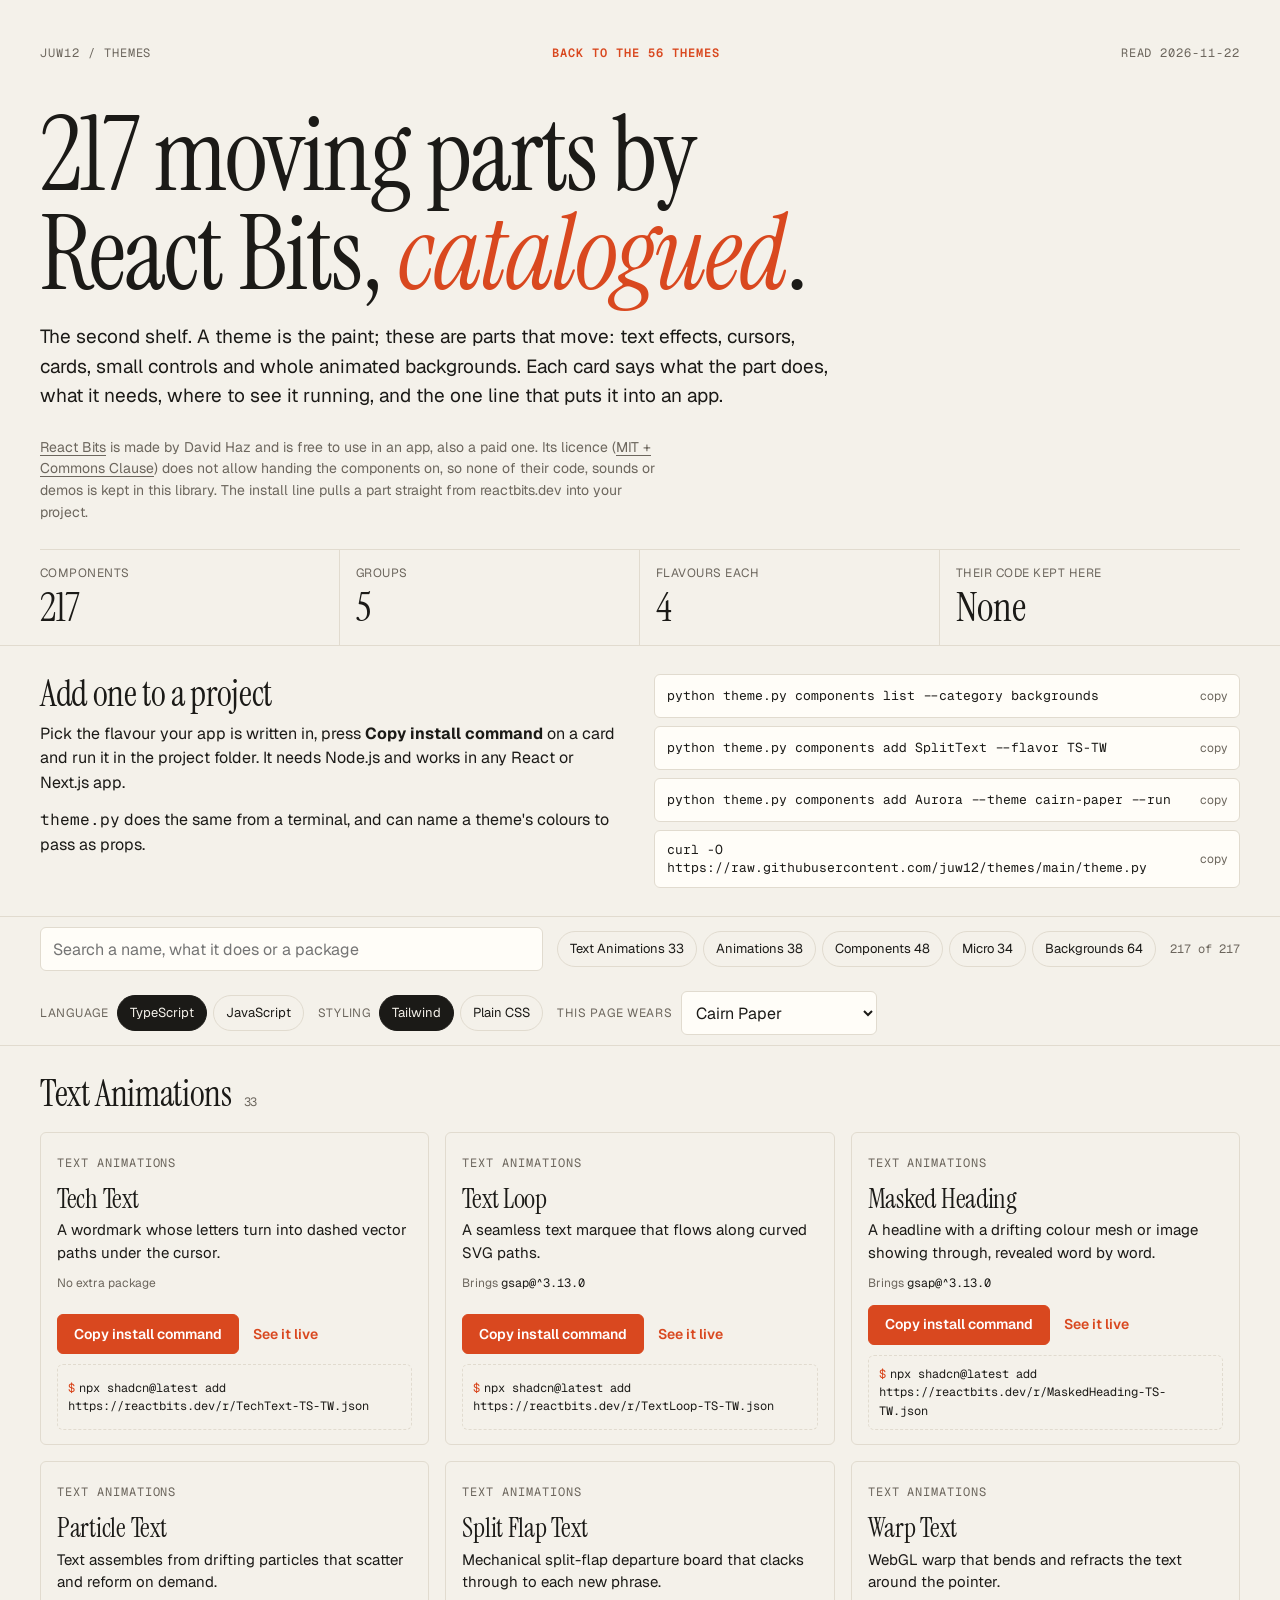
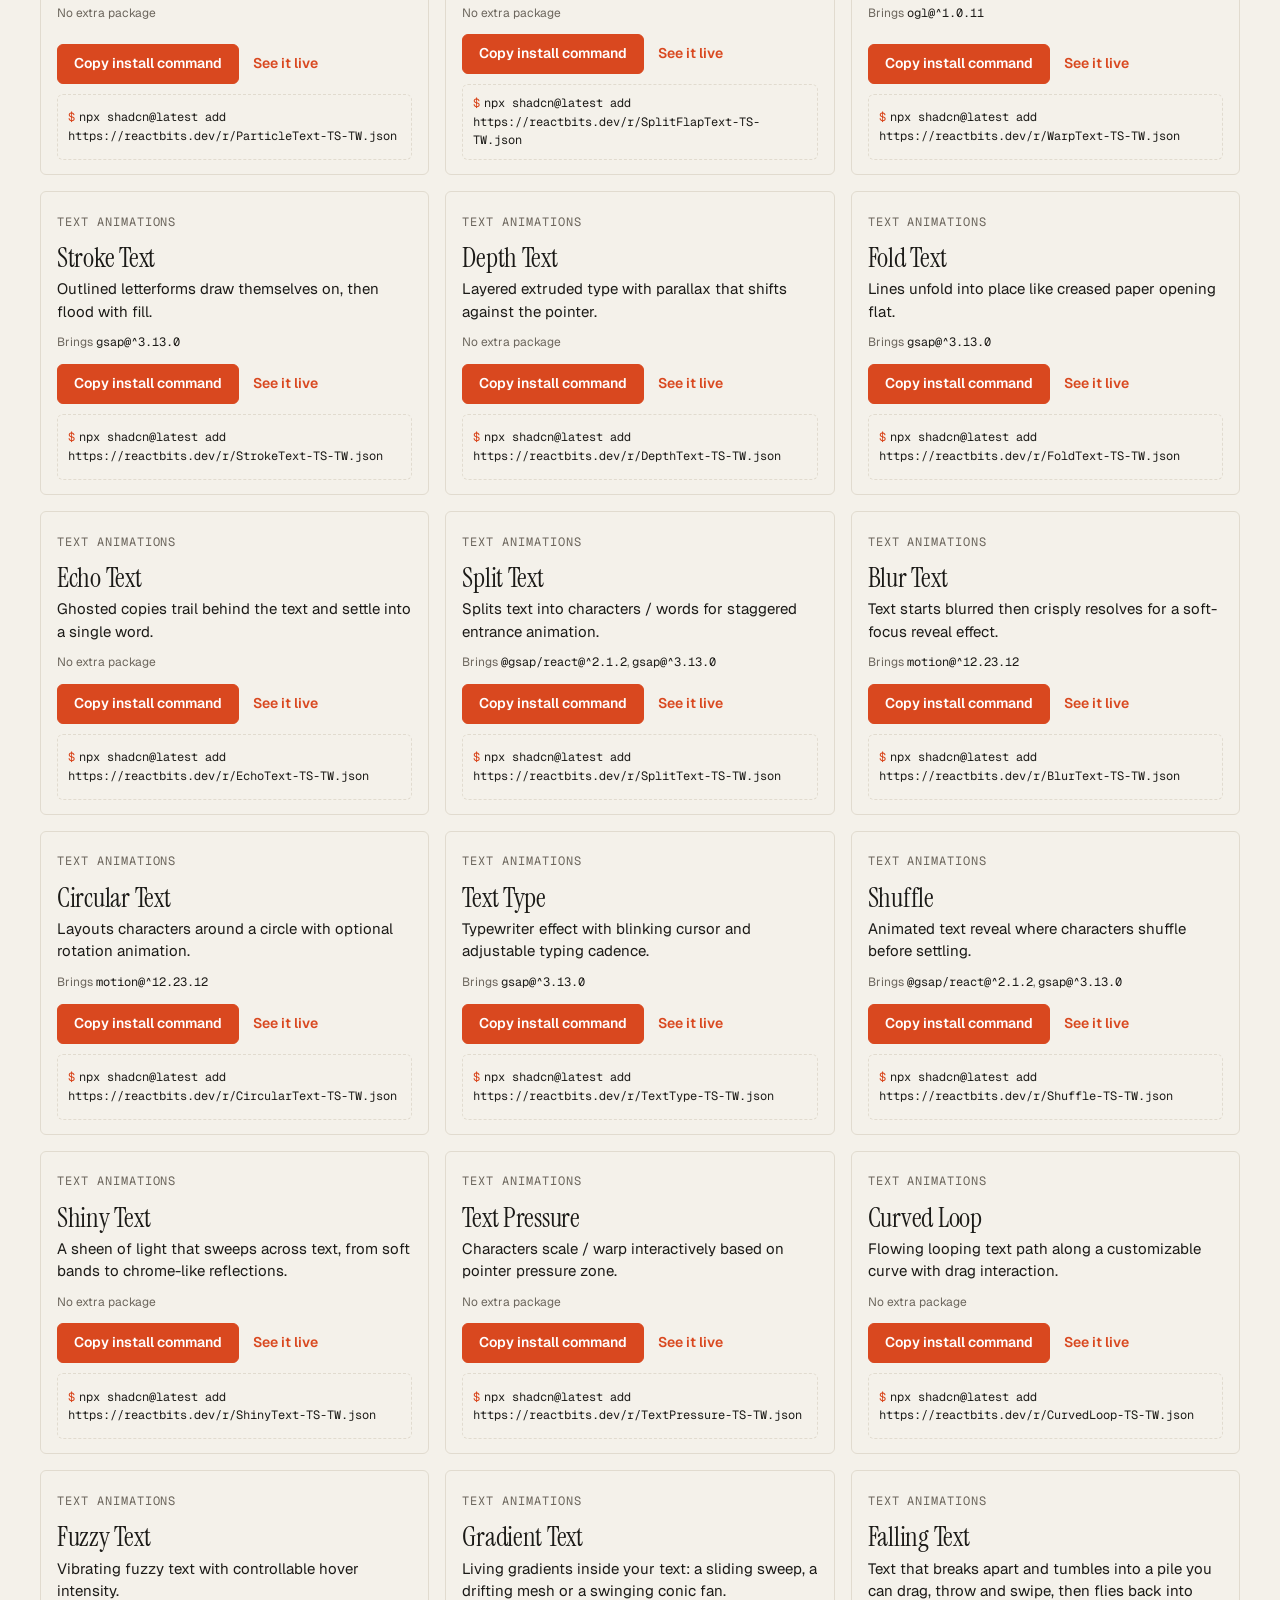
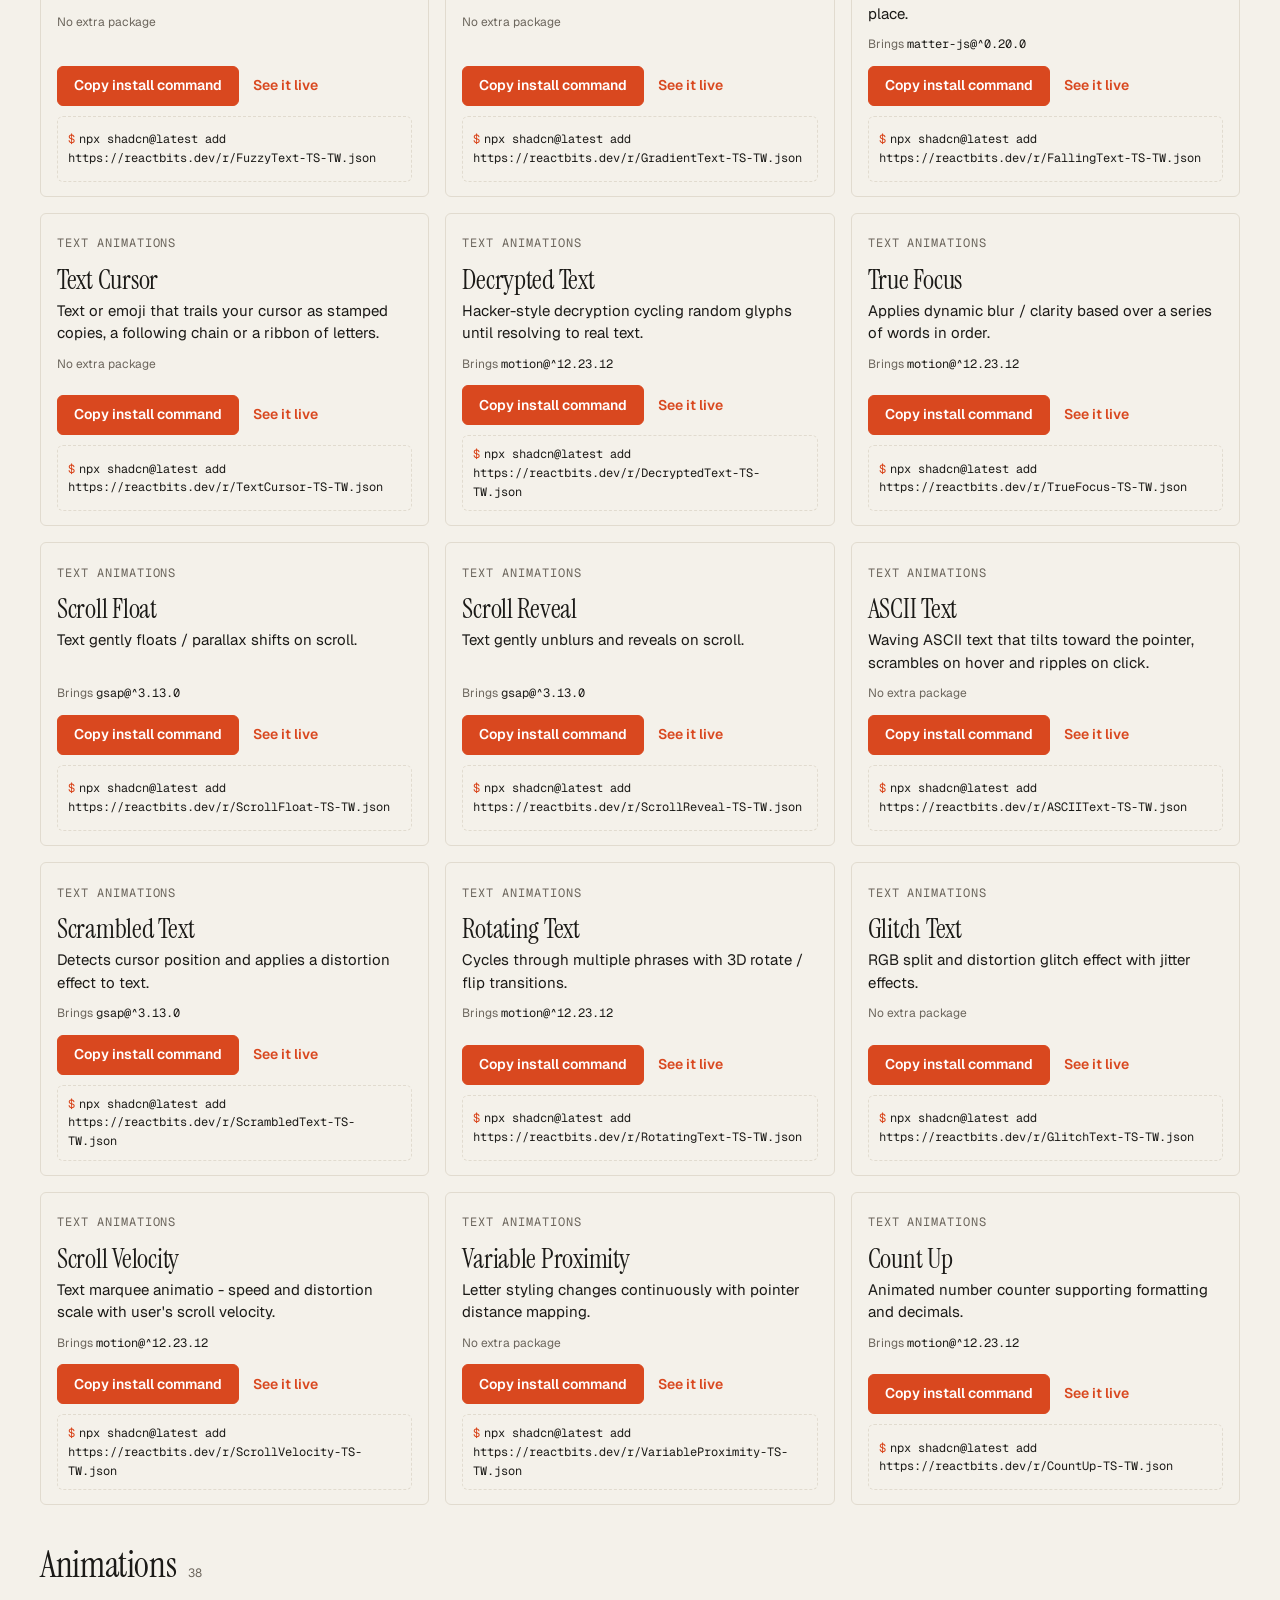
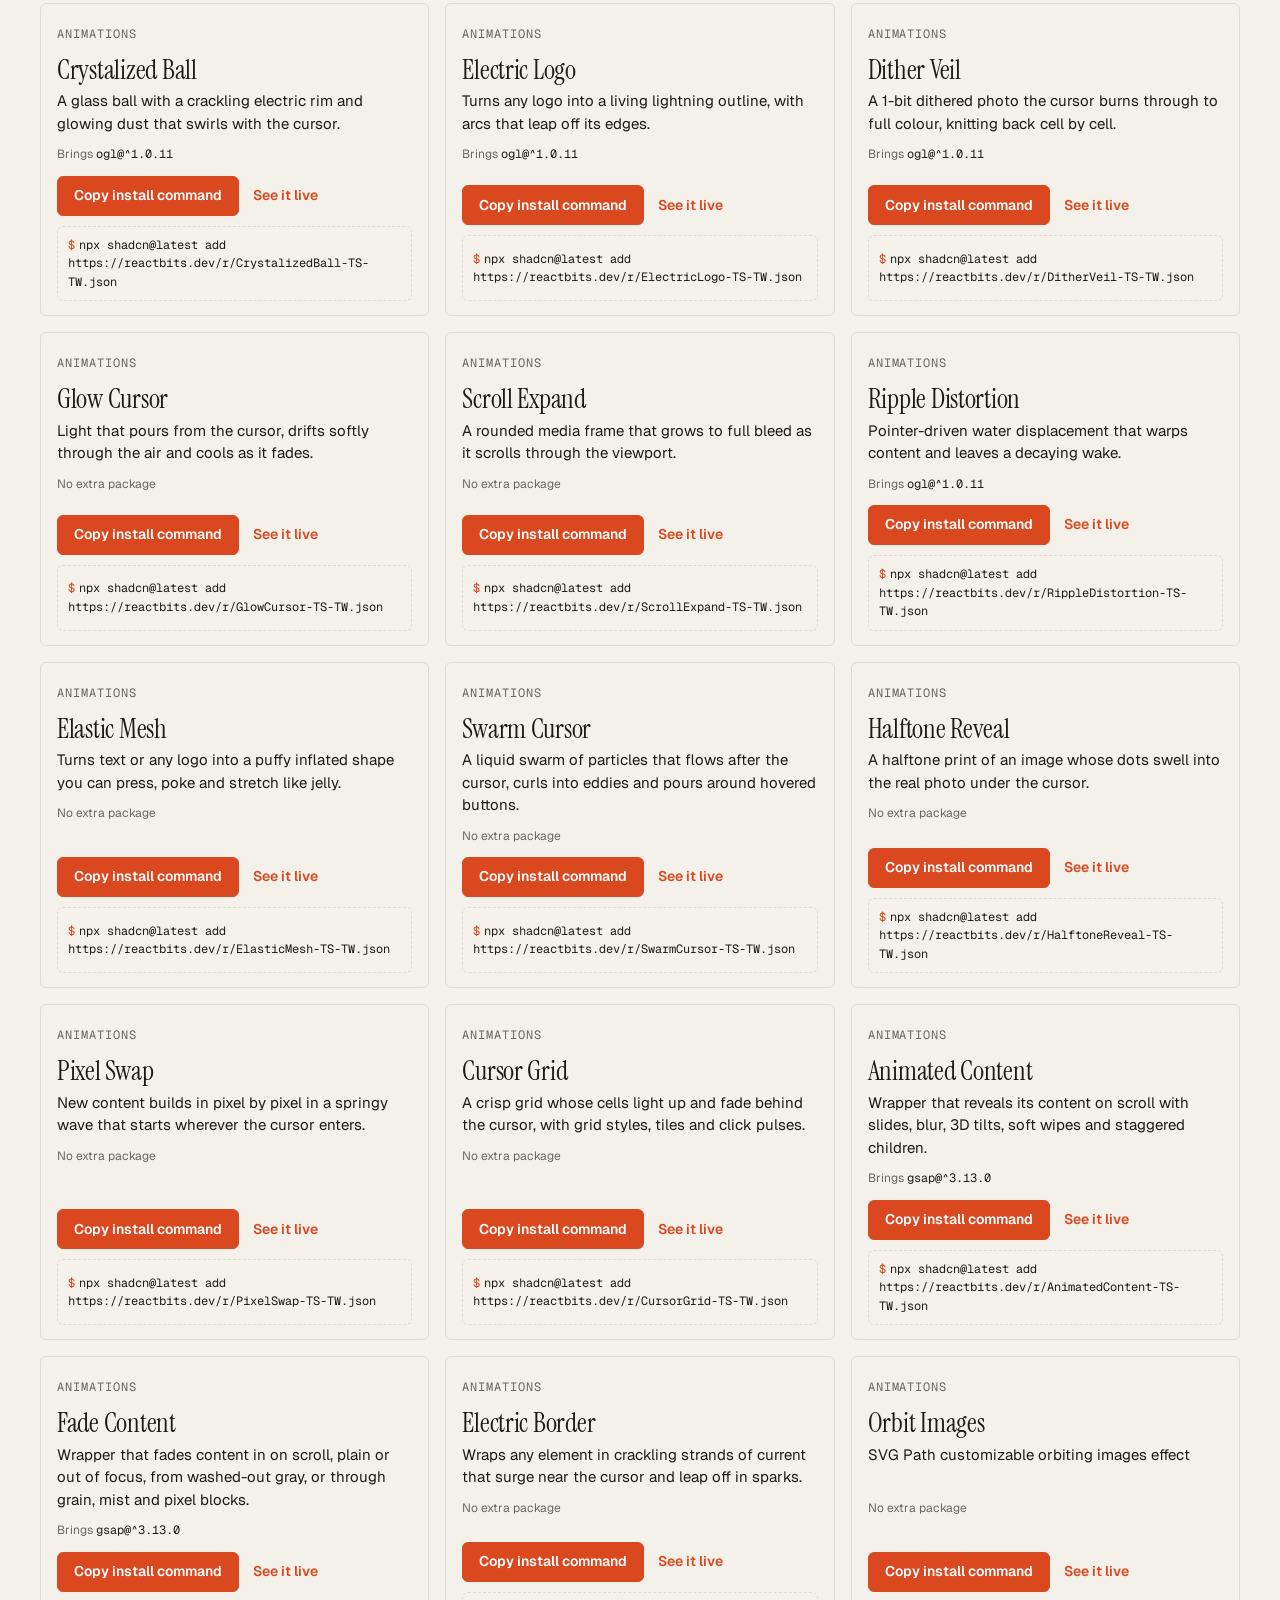
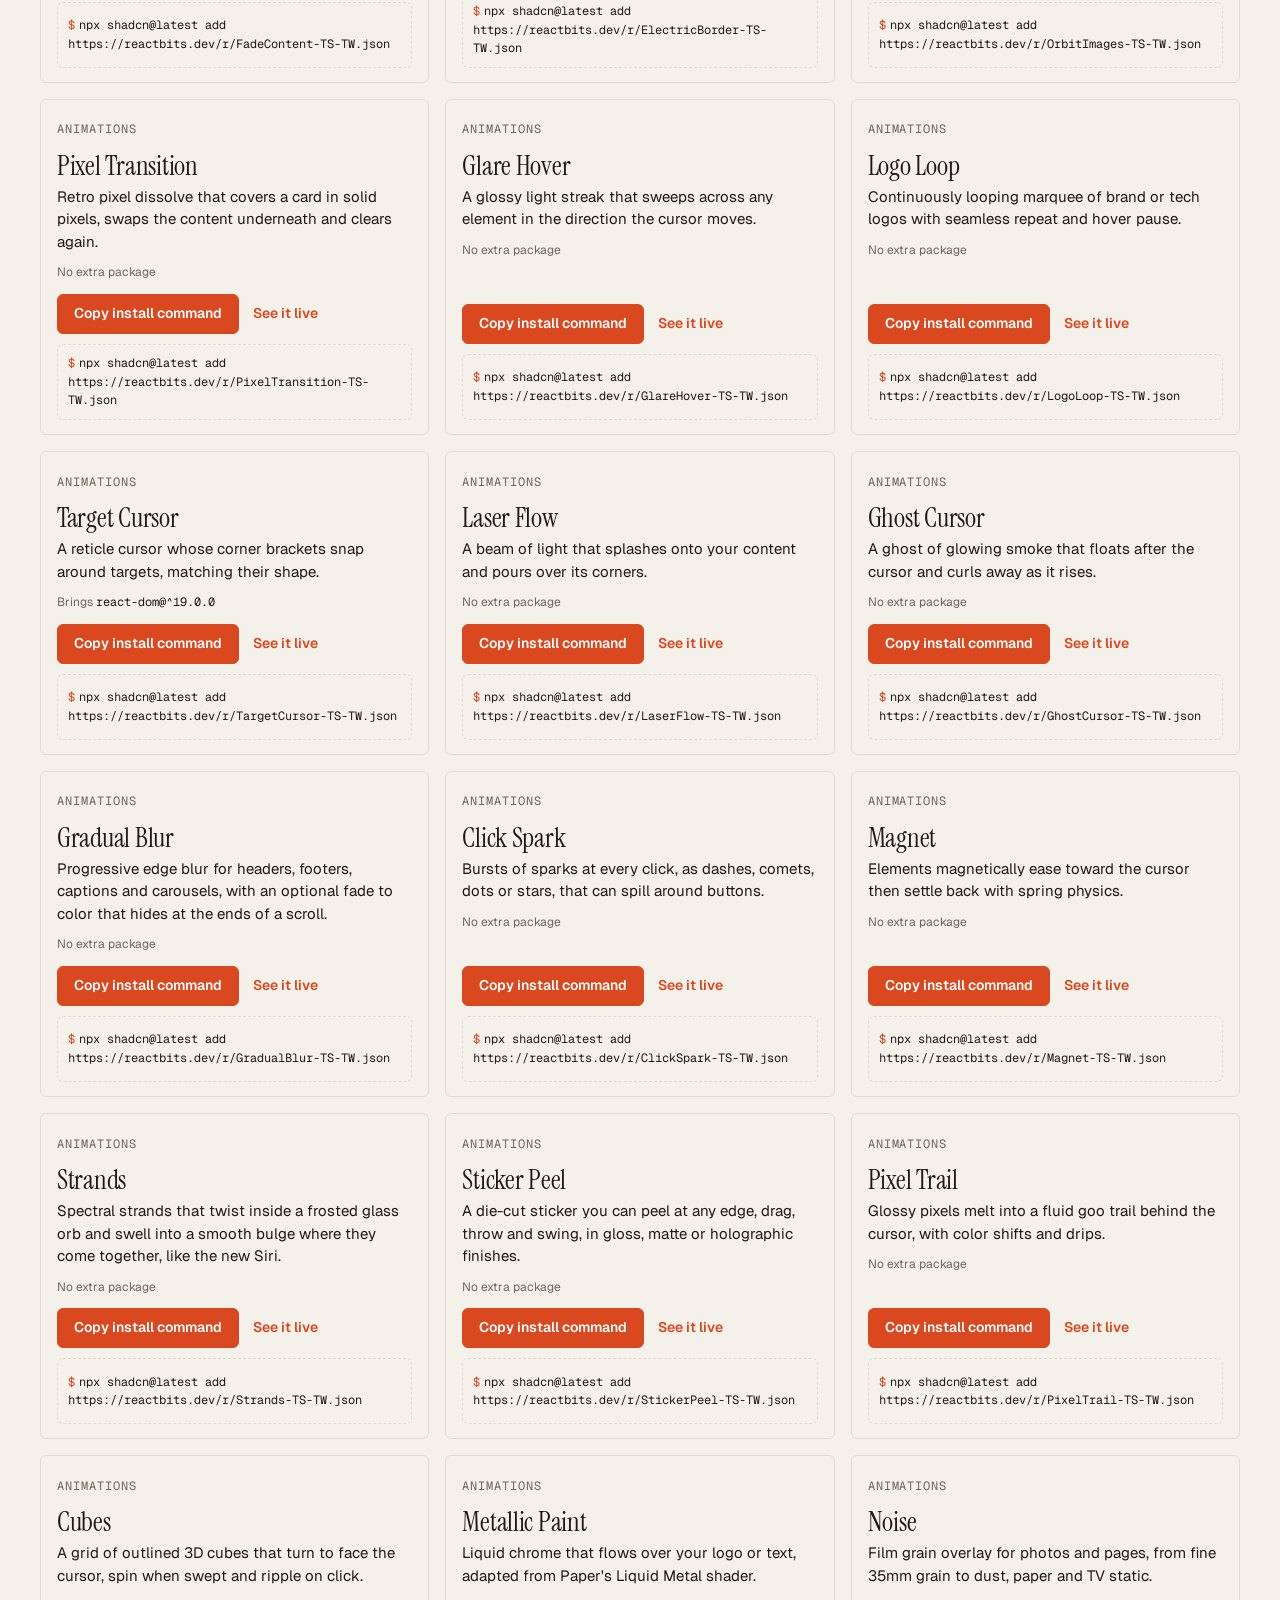
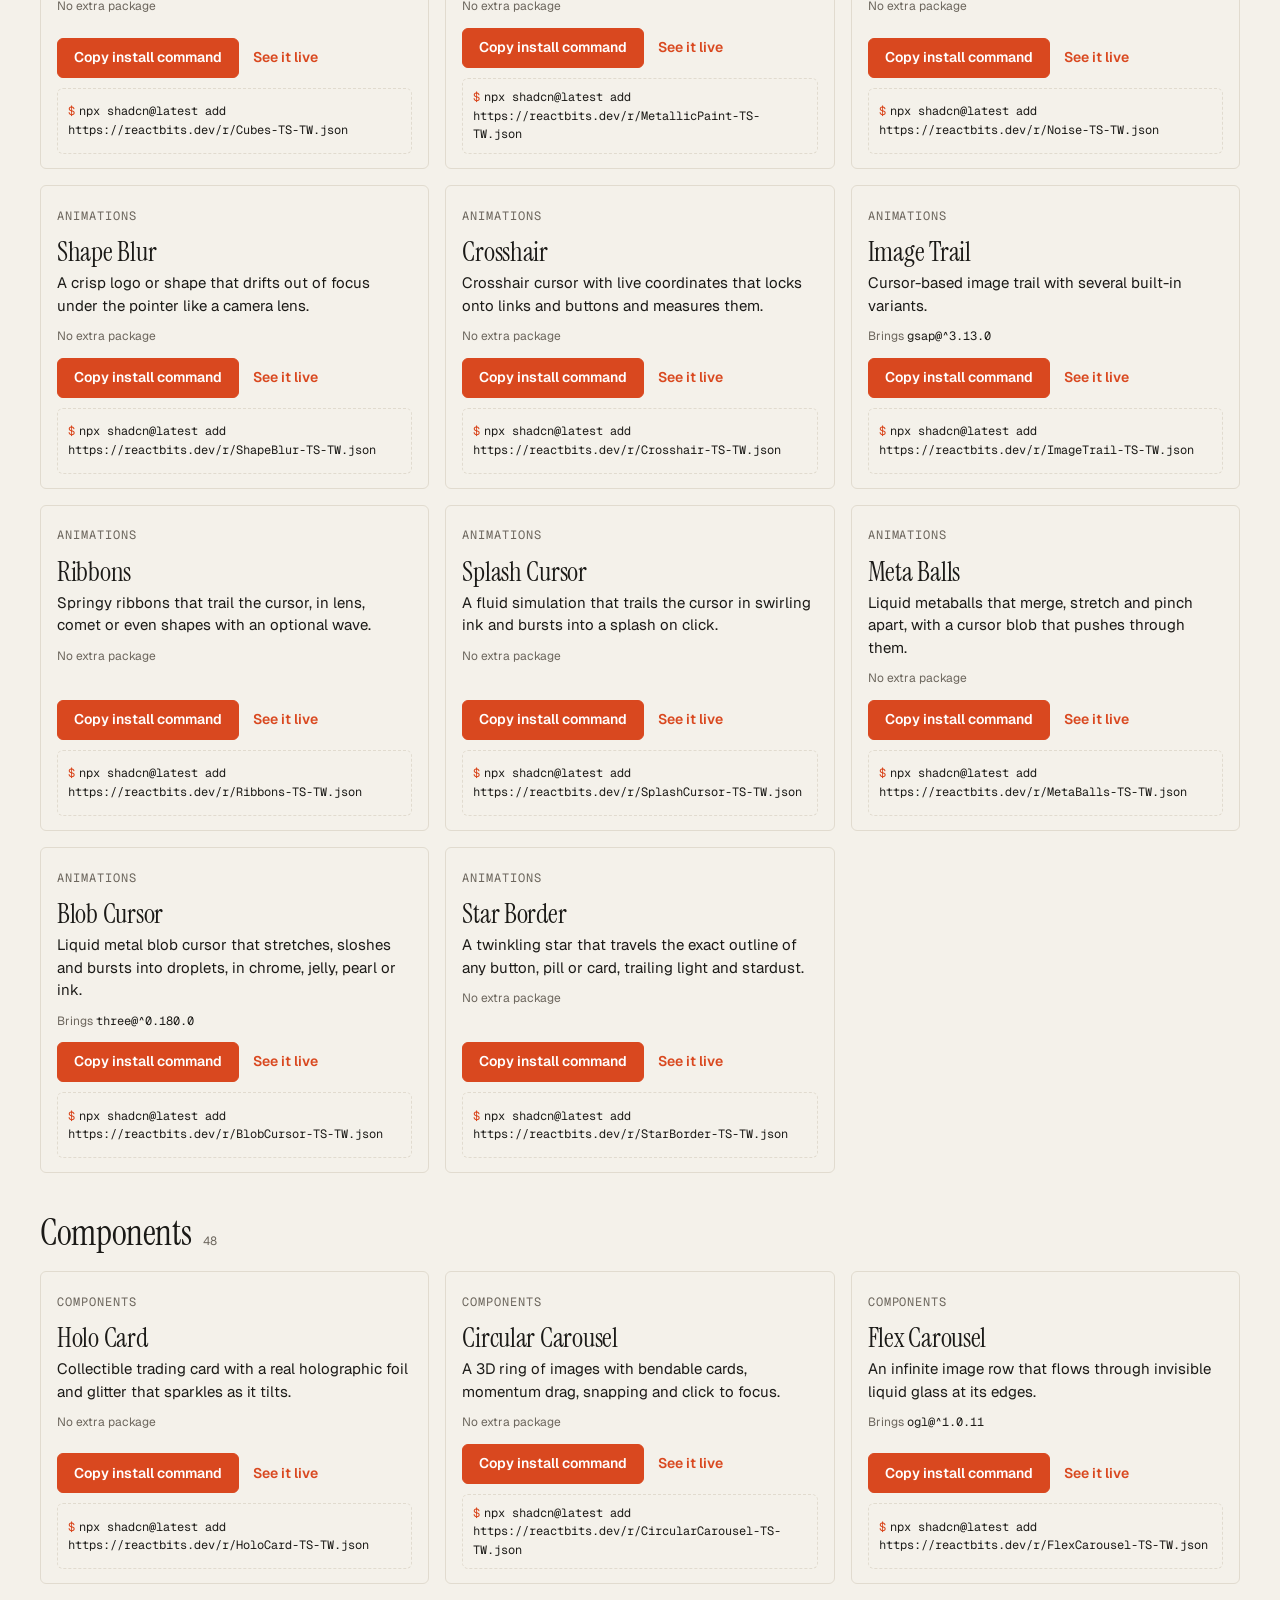
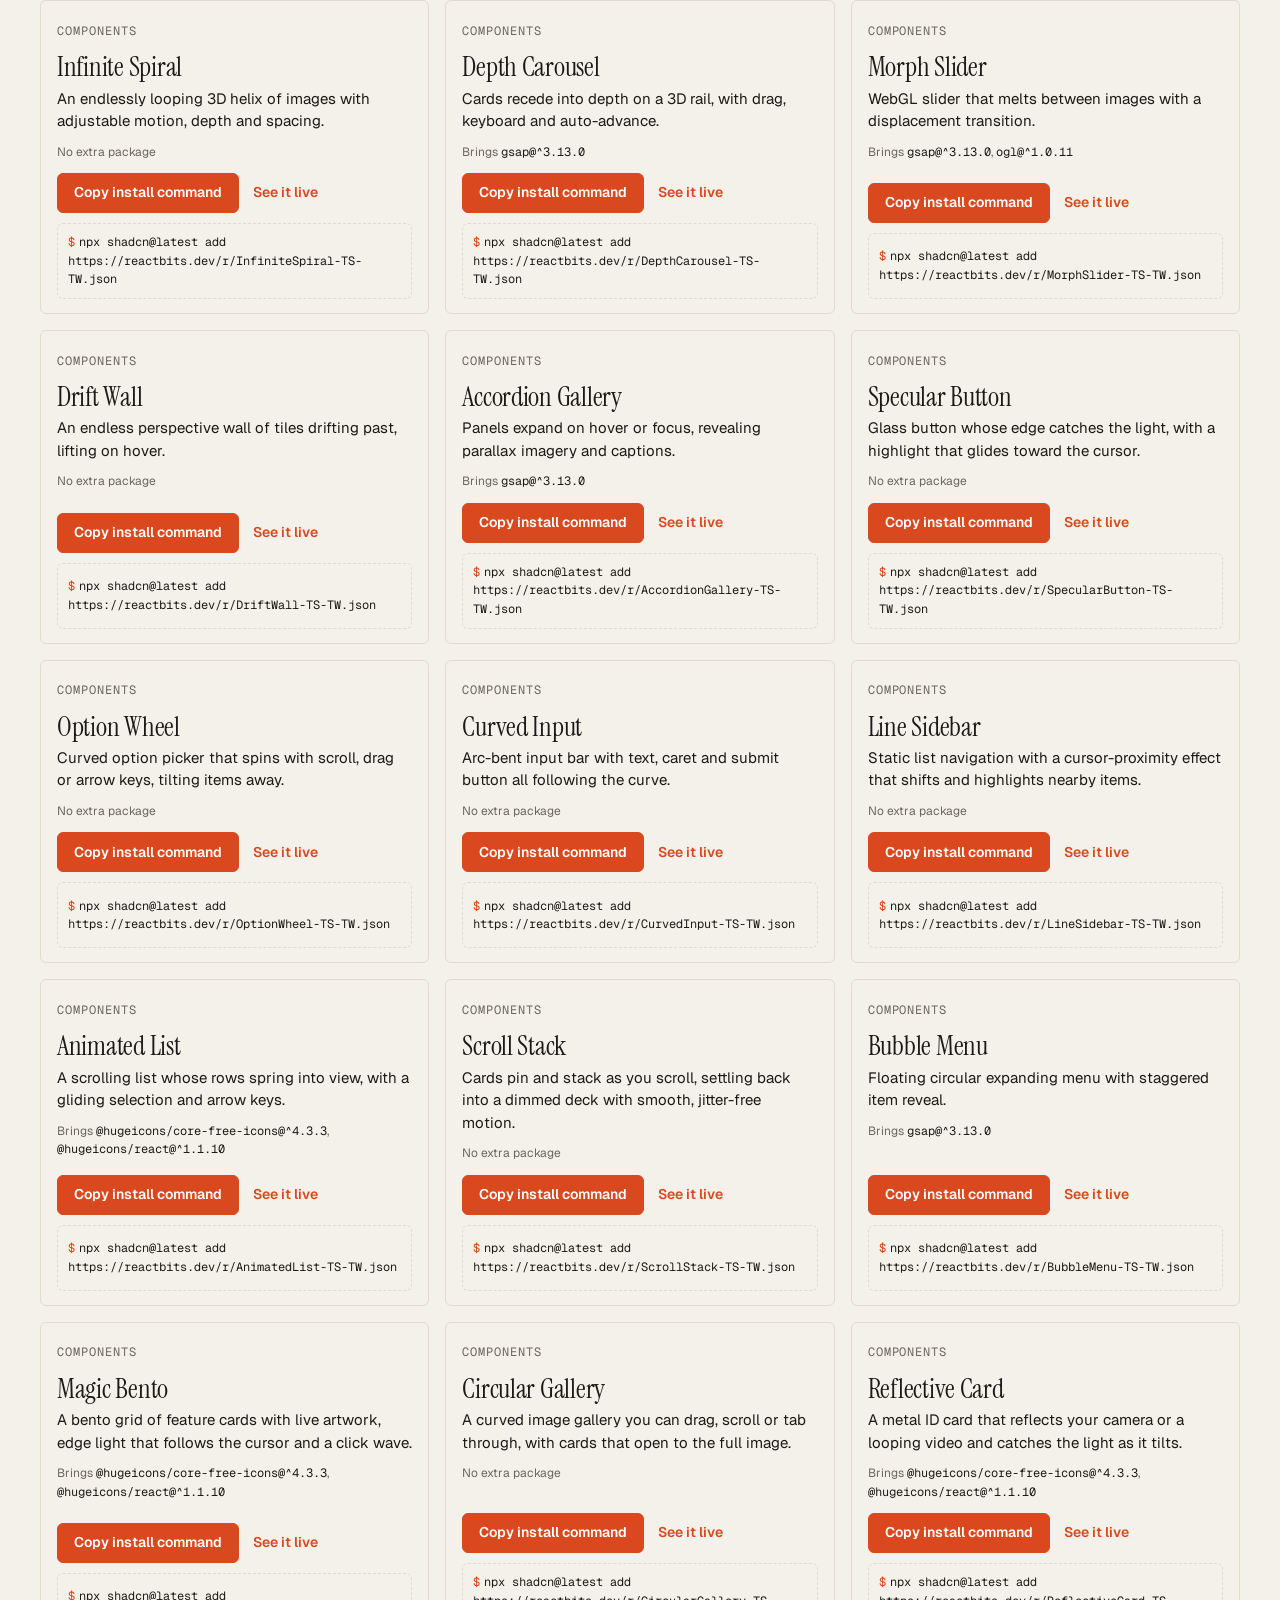
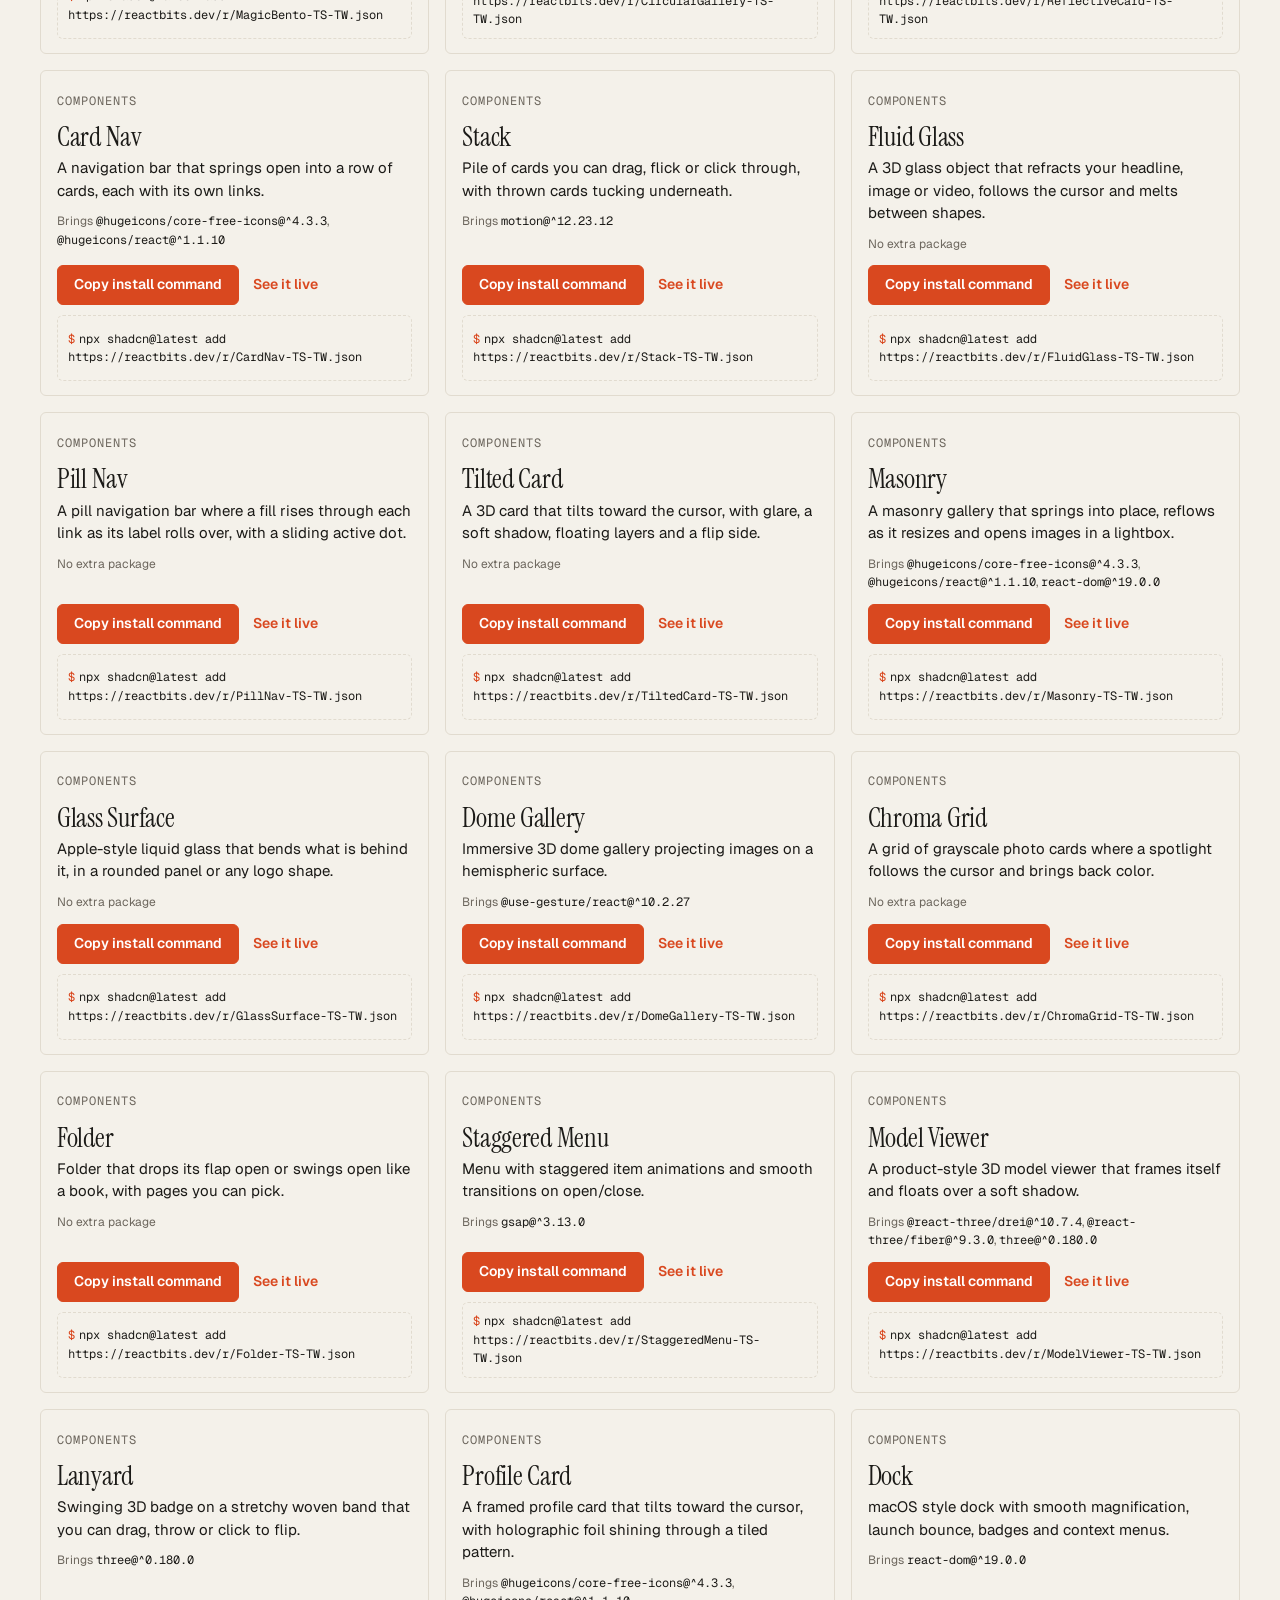
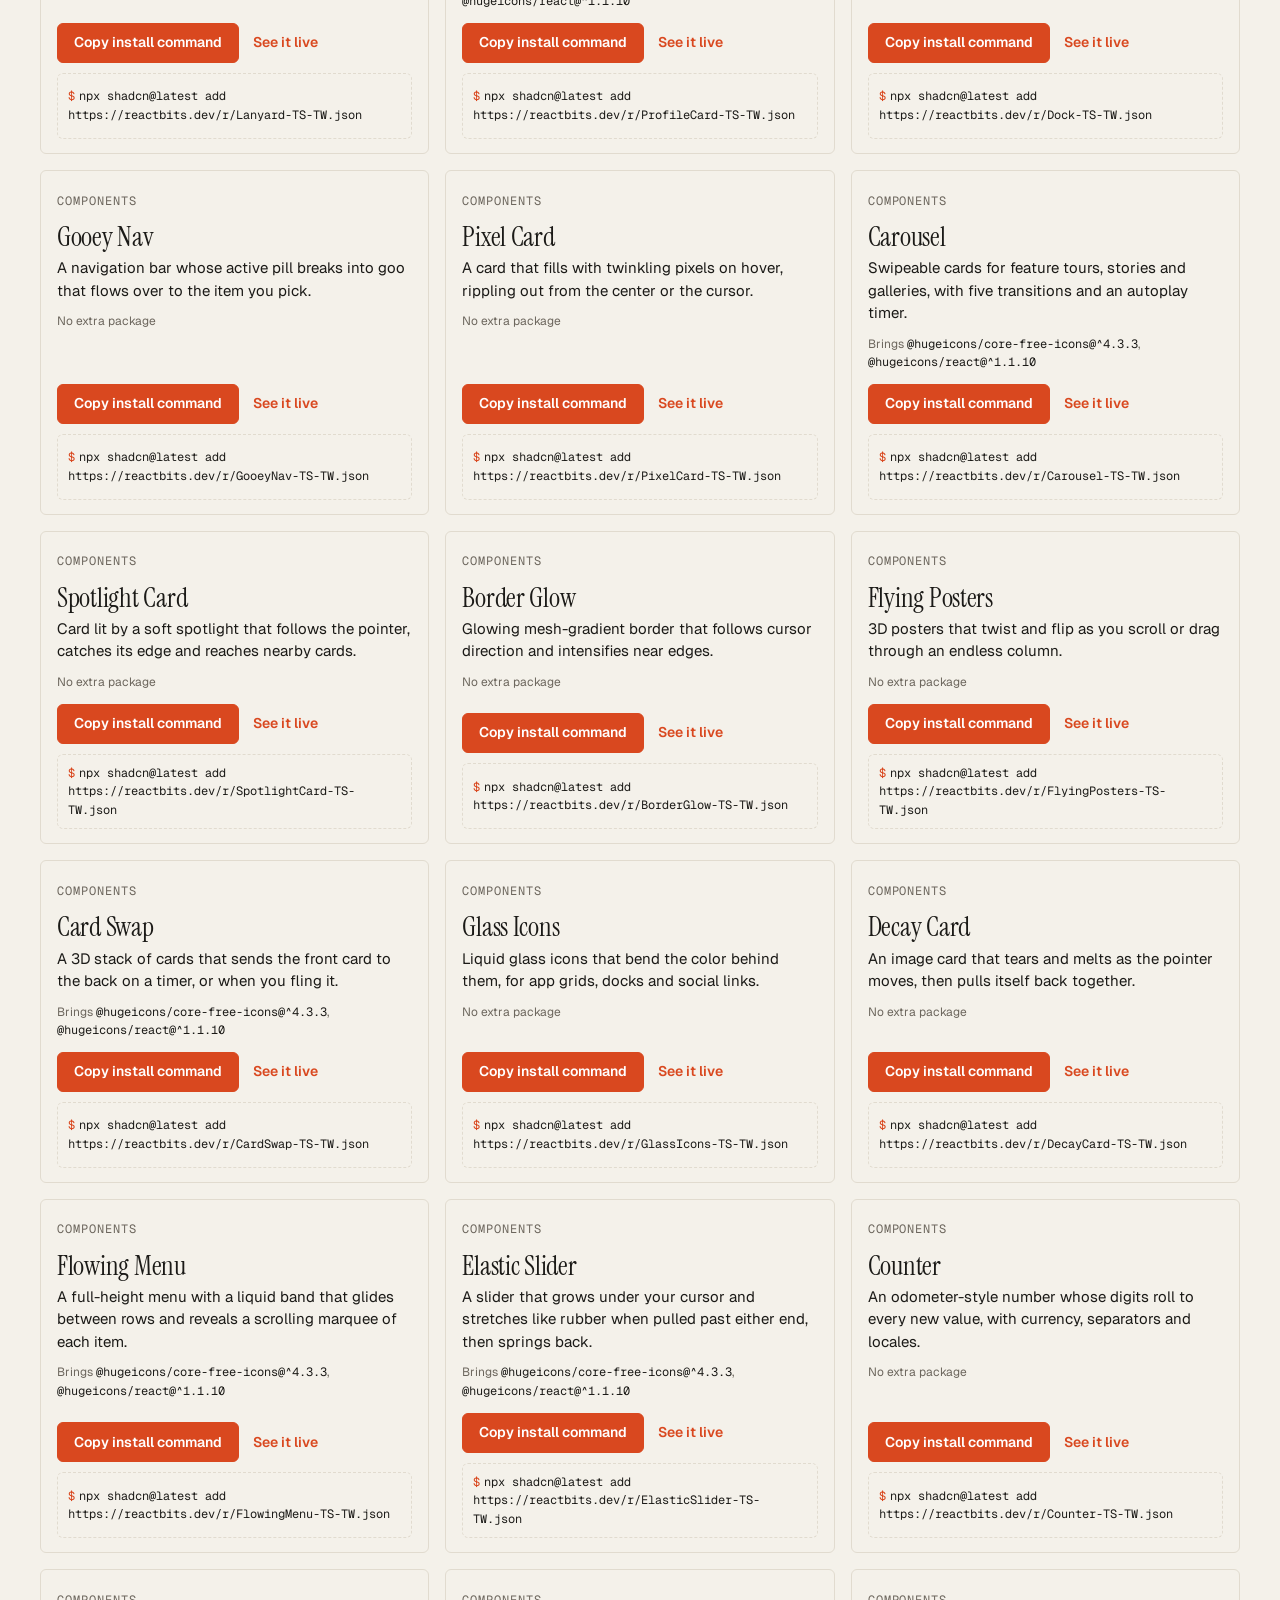
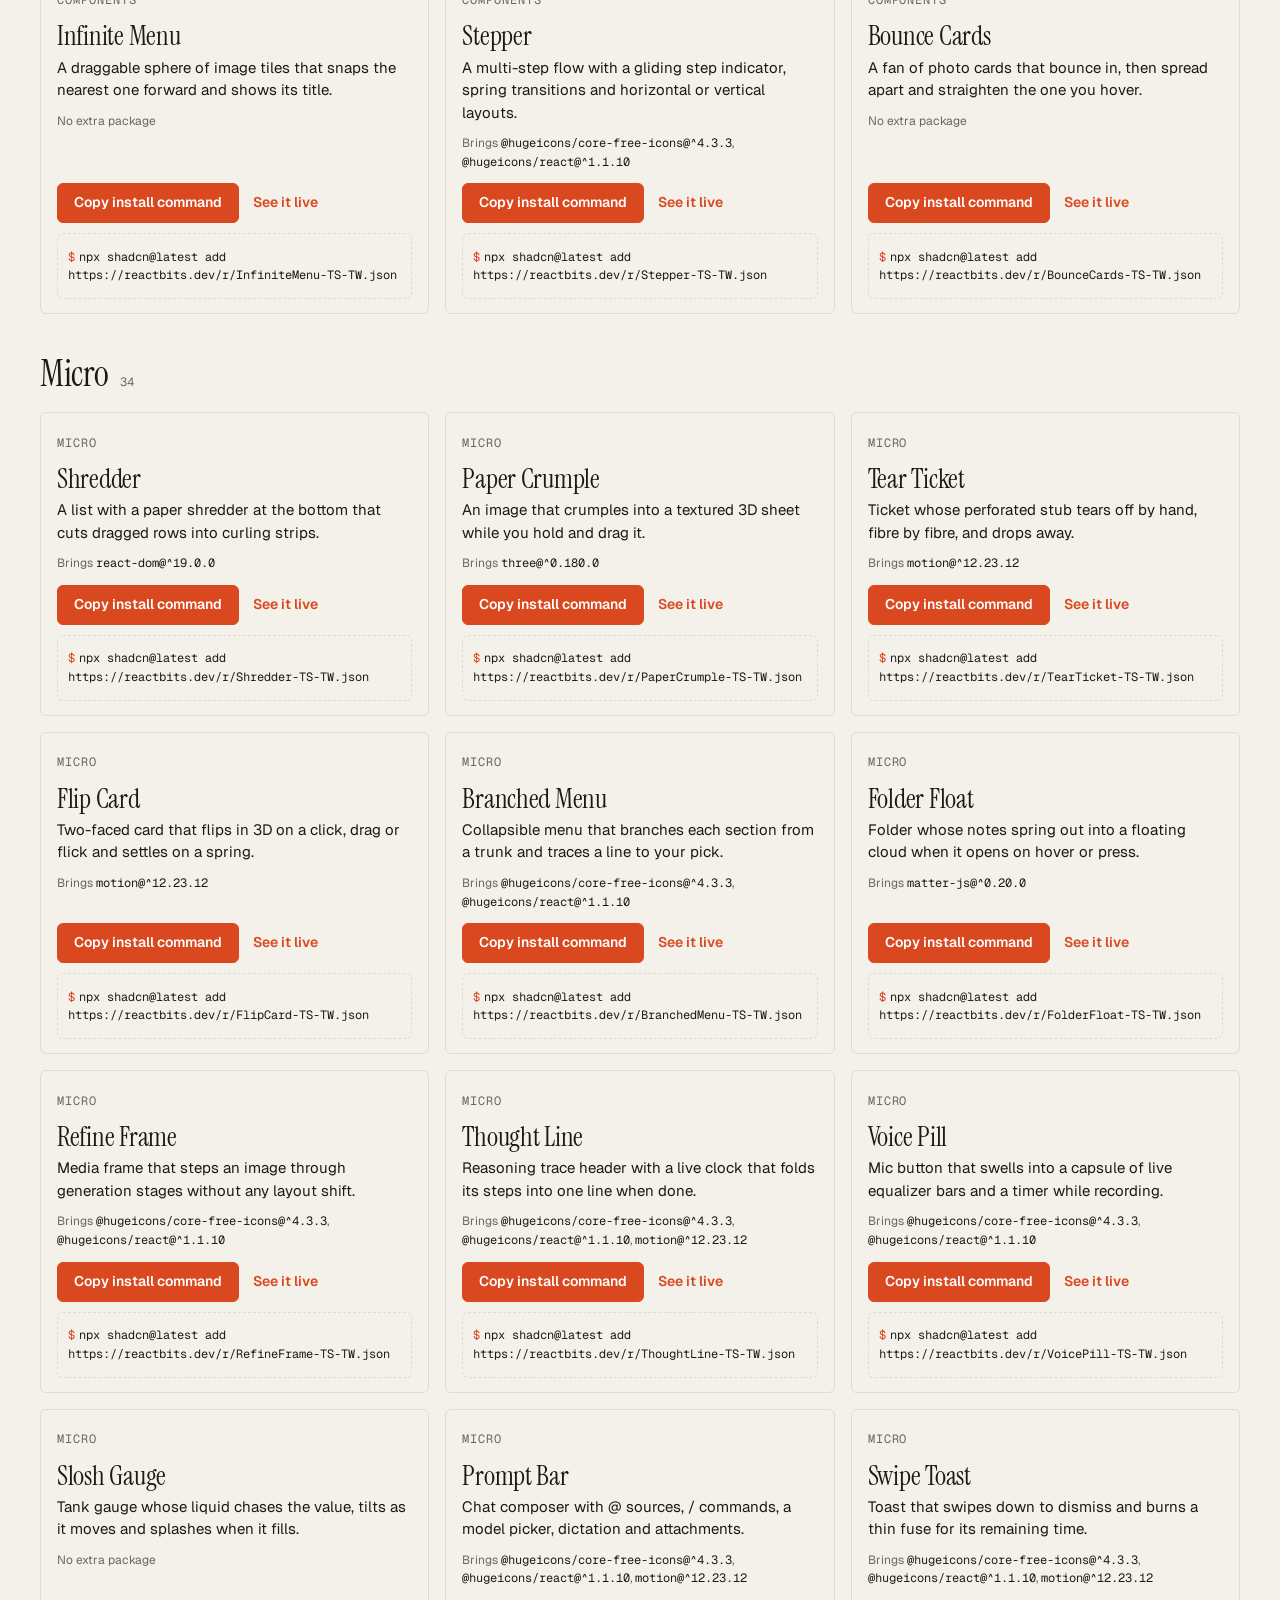
==== commit 1dafaa9d: "components shelf: phone faults found by Tilik (fields at 16 px so Safari does not zoom, taps at 48 p" ====
--- a/components.html
+++ b/components.html
@@ -26,14 +26,14 @@
 button{font:inherit;color:inherit;cursor:pointer}
 :focus-visible{outline:2px solid var(--accent);outline-offset:2px}
 .wrap{max-width:1240px;margin:0 auto;padding:0 20px}
-.skip{position:absolute;left:-999px}.skip:focus{left:12px;top:12px;background:var(--surface);padding:8px 12px;z-index:9}
+.skip{position:absolute;left:-999px;padding:12px 14px}.skip:focus{left:12px;top:12px;background:var(--surface);z-index:9}
 
 /* masthead */
 .mast{padding:28px 0 0;border-bottom:1px solid var(--line)}
 .mast-row{display:flex;justify-content:space-between;gap:16px;align-items:baseline;flex-wrap:wrap}
 .eyebrow{font-size:12px;letter-spacing:.08em;text-transform:uppercase;color:var(--muted);margin:0}
-.eyebrow a{text-decoration:none}.eyebrow a:hover{text-decoration:underline}
-.shelf-link a{color:var(--accent);font-weight:600;display:inline-block;padding:6px 0}
+.eyebrow a{text-decoration:none;display:inline-block;padding:8px 0}.eyebrow a:hover{text-decoration:underline}
+.shelf-link a{color:var(--accent);font-weight:600}
 h1{font:400 clamp(40px,8.4vw,104px)/.96 var(--font-display);letter-spacing:-.02em;margin:26px 0 18px;max-width:13ch;text-wrap:balance}
 h1 em{font-style:italic;color:var(--accent)}
 .standfirst{max-width:62ch;font-size:clamp(17px,1.5vw,19px);margin:0 0 26px;color:var(--ink)}
@@ -58,7 +58,7 @@
 .bar{position:sticky;top:0;z-index:5;background:var(--bg);border-top:1px solid var(--line);border-bottom:1px solid var(--line);transition:background .25s}
 @media (max-width:700px){.bar{position:static}.count{margin-left:0}}
 .bar-in{display:flex;flex-wrap:wrap;gap:10px 14px;align-items:center;padding:10px 0}
-.search{flex:1 1 220px;min-width:0;height:40px;padding:0 12px;border:1px solid var(--line);border-radius:min(var(--radius),12px);background:var(--surface);color:var(--surface-ink,var(--ink));font:15px var(--font-body)}
+.search{flex:1 1 220px;min-width:0;height:44px;padding:0 12px;border:1px solid var(--line);border-radius:min(var(--radius),12px);background:var(--surface);color:var(--surface-ink,var(--ink));font:16px var(--font-body)}
 .seg{display:flex;flex-wrap:wrap;gap:6px}
 .pill{height:36px;padding:0 12px;border:1px solid var(--line);border-radius:999px;background:transparent;font-size:13px;display:inline-flex;align-items:center;gap:6px;white-space:nowrap}
 .pill[aria-pressed=true]{background:var(--ink);color:var(--bg);border-color:var(--ink)}
@@ -159,7 +159,7 @@
 .credit{max-width:70ch;color:var(--muted);font-size:14px;margin:0 0 26px}
 .bar-in label{font-size:12px;letter-spacing:.06em;text-transform:uppercase;color:var(--muted)}
 .picker{display:flex;align-items:center;gap:8px;flex-wrap:wrap}
-.wearer{height:36px;max-width:100%;padding:0 10px;border:1px solid var(--line);border-radius:min(var(--radius),12px);background:var(--surface);color:var(--surface-ink,var(--ink));font:14px var(--font-body)}
+.wearer{height:44px;max-width:100%;padding:0 10px;border:1px solid var(--line);border-radius:min(var(--radius),12px);background:var(--surface);color:var(--surface-ink,var(--ink));font:16px var(--font-body)}
 .shelf{padding-top:28px}
 .shelf h2{font:400 clamp(26px,3vw,36px)/1.1 var(--font-display);margin:0;letter-spacing:-.01em;display:flex;gap:12px;align-items:baseline;flex-wrap:wrap}
 .shelf h2 span{font:12px var(--font-mono);color:var(--muted)}
@@ -175,6 +175,10 @@
 .extra{list-style:none;padding:0;margin:14px 0 0;display:grid;gap:10px;max-width:70ch}
 .extra li{border-top:1px solid var(--line);padding-top:10px}
 .extra .btn{margin-top:8px}
+.part .no,.bar-in label{font-size:12px}
+.mast-row{align-items:center}
+.eyebrow a{padding:16px 0}
+@media (pointer:coarse){.pill{height:48px;padding:0 14px}.btn,.part a.link,.cmd{min-height:48px}.part a.link{padding:0 8px}.search,.wearer{height:48px}}
 
 </style>
 </head>
